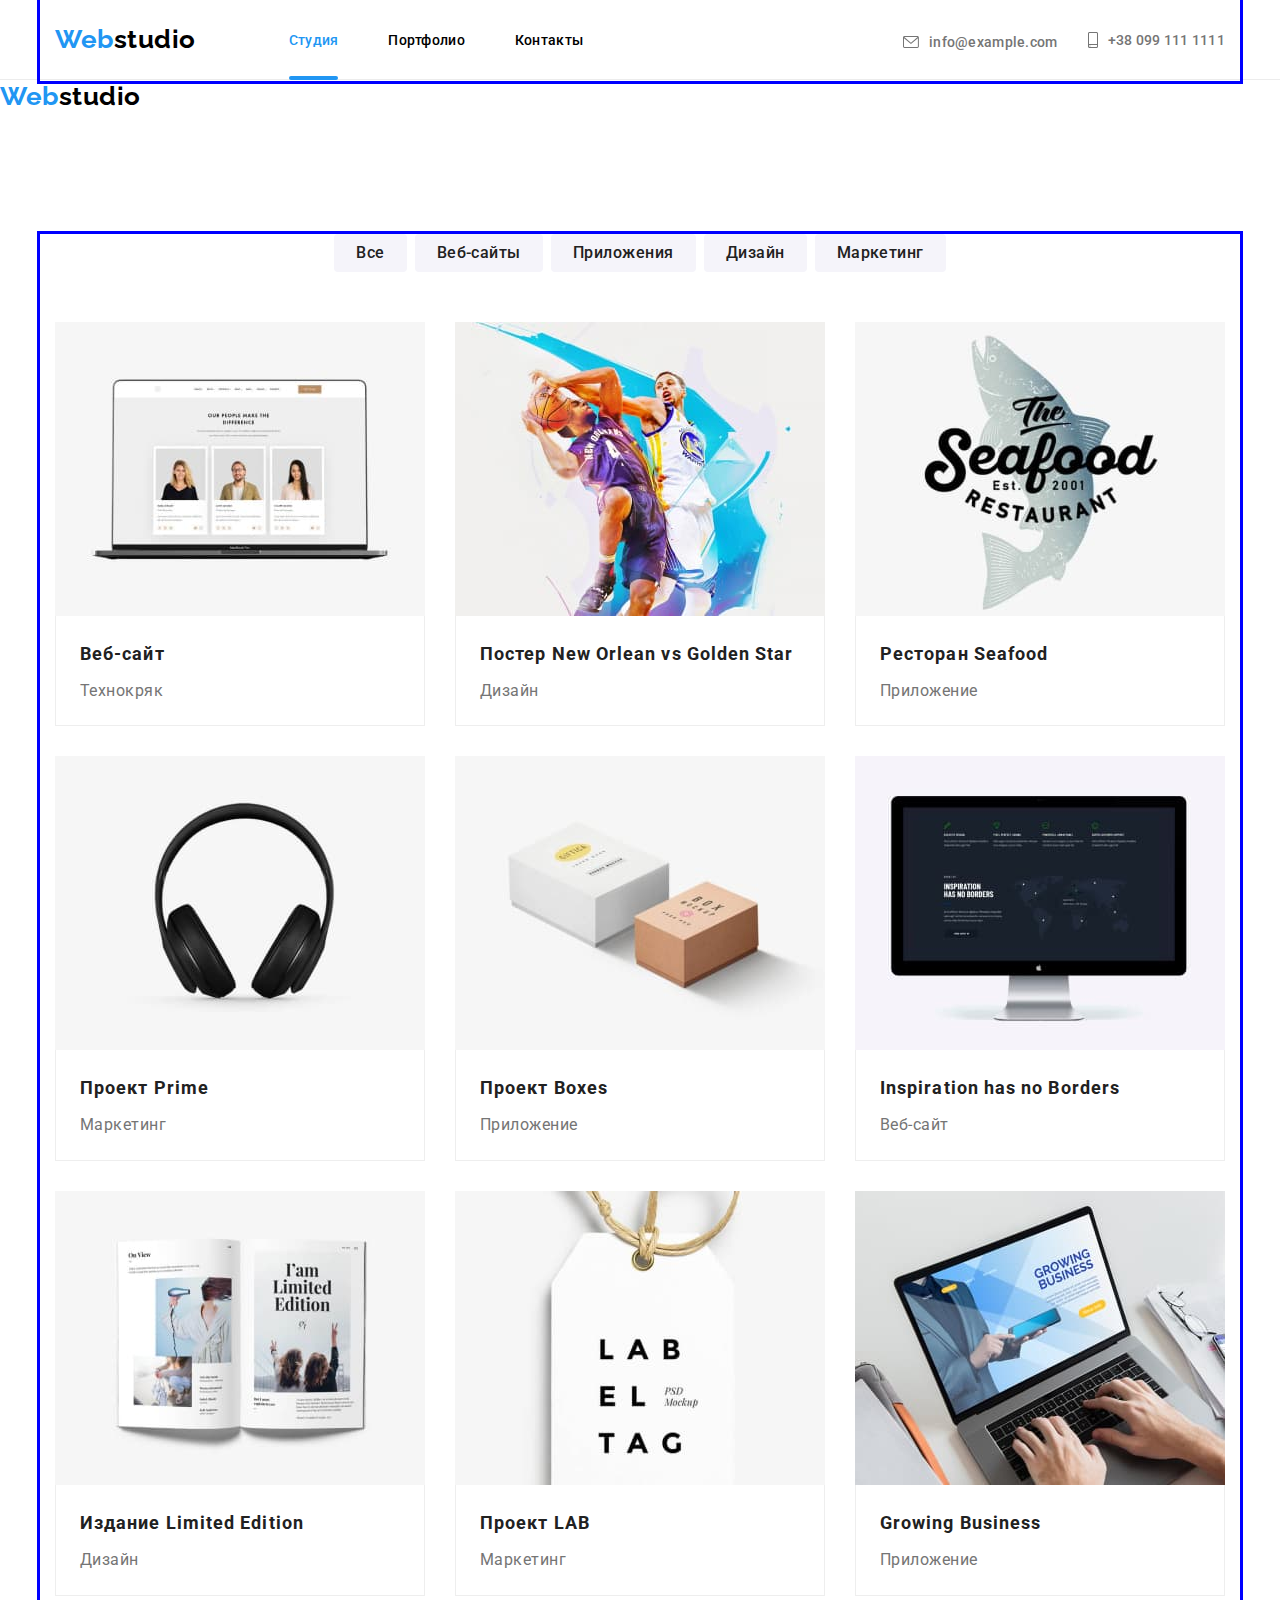
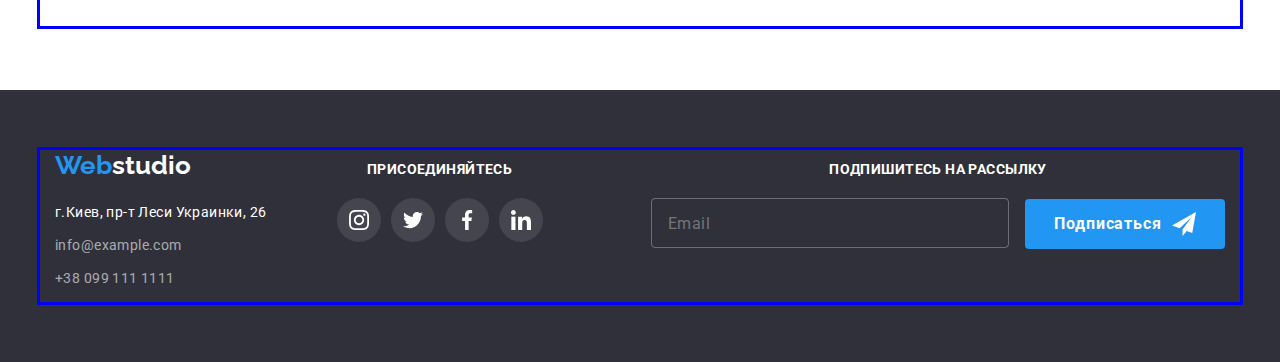
==== portfolio.html @ e8f6d222 "index.html" ====
<!DOCTYPE html>
<html lang="ru">
  <head>
    <meta charset="UTF-8" />
    <meta http-equiv="X-UA-Compatible" content="IE=edge" />
    <meta name="viewport" content="width=device-width, initial-scale=1.0" />
    <title>Document</title>
    <link rel="preconnect" href="https://fonts.googleapis.com" />
    <link rel="preconnect" href="https://fonts.gstatic.com" crossorigin />
    <link
      href="https://fonts.googleapis.com/css2?family=Raleway:wght@700&family=Roboto:wght@400;500;700;900&display=swap"
      rel="stylesheet"
    />
    <link
      rel="stylesheet"
      href="https://cdnjs.cloudflare.com/ajax/libs/modern-normalize/1.1.0/modern-normalize.min.css"
    />
    <link rel="stylesheet" href="./css/main.min.css" />
  </head>

  <body>
    <header class="header">
      <div class="container header__container">
        <nav class="navigation">
          <a href="./index.html" lang="en" class="navigation__title"
            >Web<span class="navigation__logo--black-color">studio</span></a
          >

          <ul class="nav">
            <li class="nav__item">
              <a href="./index.html" class="nav__link current">Студия</a>
            </li>
            <li class="nav__item">
              <a href="./portfolio.html" class="nav__link">Портфолио</a>
            </li>
            <li class="nav__item"><a href="" class="nav__link">Контакты</a></li>
          </ul>
        </nav>

        <ul class="adress-list">
          <li class="adress__item">
            <a href="mailto:info@example.com" class="adress__mail"
              ><svg class="adress__icon" width="16" height="12">
                <use href="images/icons.svg.svg#icon-envelope"></use>
              </svg>
              info@example.com</a
            >
          </li>
          <li class="adress__item">
            <a href="tel:+380991111111" class="adress__phone"
              ><svg class="adress__icon" width="10" height="16">
                <use href="images/icons.svg.svg#icon-smartphone"></use>
              </svg>
              +38 099 111 1111</a
            >
          </li>
        </ul>
      </div>
      <a href="./index.html" lang="en" class="navigation__title"
        >Web<span class="navigation__logo--black-color">studio</span></a
      >
      <button class="open-menu-btn" type="button" data-menu-open>
        <svg class="icon-mob-menu" width="40" height="40">
          <use href="./images/icons.svg.svg#icon-mob-menu"></use>
        </svg>
      </button>
      <div class="container mob-menu__container is-open" data-menu>
        <div class="mob-menu">
          <button class="close-menu-btn" type="button" data-menu-close>
            <svg class="close-mob-menu" width="40" height="40">
              <use href="./images/icons.svg.svg#icon-close-mob"></use>
            </svg>
          </button>
          <ul class="mob-menu__list">
            <li class="mob-menu__item">
              <a href="./index.html" class="mob-menu__link">Студия</a>
            </li>
            <li class="mob-menu__item">
              <a href="./portfolio.html" class="mob-menu__link current">Портфолио</a>
            </li>
            <li class="mob-menu__item">
              <a href="" class="mob-menu__link">Контакты</a>
            </li>
          </ul>

          <div class="mob-adress">
            <ul class="mob-adress__list">
              <li class="mob-adress__item">
                <a href="tel:+380991111111" class="mob-adress__phone"
                  ><svg class="mob-adress__icon" width="10" height="16">
                    <use href="images/icons.svg.svg#icon-smartphone"></use>
                  </svg>
                  +38 099 111 1111</a
                >
              </li>
              <li class="mob-adress__item">
                <a href="mailto:info@example.com" class="mob-adress__mail"
                  ><svg class="mob-adress__icon" width="16" height="12">
                    <use href="images/icons.svg.svg#icon-envelope"></use>
                  </svg>
                  info@devstudio.com</a
                >
              </li>
            </ul>
          </div>
          <ul class="mob-menu-social__list">
            <li class="mob-menu-social__item">
              <a href="" class="mob-menu-social__link">Instagram</a>
            </li>
            <li class="mob-menu-social__item">
              <a href="" class="mob-menu-social__link">Twitter</a>
            </li>
            <li class="mob-menu-social__item">
              <a href="" class="mob-menu-social__link">Facebook</a>
            </li>
            <li class="mob-menu-social__item">
              <a href="" class="mob-menu-social__link">Linkedin</a>
            </li>
          </ul>
        </div>
      </div>
    </header>

    <main>
      <section class="portfolio-section">
        <div class="container">
          <h1 class="visually-hidden">Портфолио</h1>
          <ul class="buttons-list">
            <li class="buttons-list__item">
              <button type="button" class="buttons-list__btn">Все</button>
            </li>
            <li class="buttons-list__item">
              <button type="button" class="buttons-list__btn">Веб-сайты</button>
            </li>
            <li class="buttons-list__item">
              <button type="button" class="buttons-list__btn">
                Приложения
              </button>
            </li>
            <li class="buttons-list__item">
              <button type="button" class="buttons-list__btn">Дизайн</button>
            </li>
            <li class="buttons-list__item">
              <button type="button" class="buttons-list__btn">Маркетинг</button>
            </li>
          </ul>

          <ul class="example-list">
            <li class="example-list__item">
              <a href="" class="example-list__link">
                <div class="example-list__image">
                  <picture>
                    <source
                      srcset="
                        ./images/img-1-1x-desktop.jpg 1x,
                        ./images/img-1-2x-desktop.jpg 2x
                      "
                      media="(min-width: 1200px)"
                    />
                    <source
                      srcset="
                        ./images/img-1-1x-tab.jpg 1x,
                        ./images/img-1-2x-tab.jpg 2x
                      "
                      media="(min-width: 768px)"
                    />
                    <source
                      srcset="
                        ./images/img-1-1x-mob.jpg 1x,
                        ./images/img-1-2x-mob.jpg 2x
                      "
                      media="(min-width: 320px)"
                    />
                    <img
                      src="./images/image-one.jpg"
                      alt="Дизайн"
                      class="example-list__img"
                    />
                  </picture>
                  <div class="example-list__animation">
                    <p class="example-list__animation-text">
                      Технокряк это современная площадка распространения
                      коронавируса. Компании используют эту платформу для
                      цифрового шпионажа и атак на защищённые сервера
                      конкурентов.
                    </p>
                  </div>
                </div>
                <div class="example-list__description">
                  <h2 class="example-list__title">Веб-сайт</h2>
                  <p class="example-list__text">Технокряк</p>
                </div>
              </a>
            </li>

            <li class="example-list__item">
              <a href="" class="example-list__link">
                <div class="example-list__image">
                  <picture>
                    <source
                      srcset="
                        ./images/img-2-1x-desktop.jpg 1x,
                        ./images/img-2-2x-desktop.jpg 2x
                      "
                      media="(min-width: 1200px)"
                    />
                    <source
                      srcset="
                        ./images/img-2-1x-tab.jpg 1x,
                        ./images/img-2-2x-tab.jpg 2x
                      "
                      media="(min-width: 768px)"
                    />
                    <source
                      srcset="
                        ./images/img-2-1x-mob.jpg 1x,
                        ./images/img-2-2x-mob.jpg 2x
                      "
                      media="(min-width: 320px)"
                    />
                    <img
                      src="./images/image-two.jpg"
                      alt="Дизайн"
                      class="example-list__img"
                    />
                  </picture>
                  <div class="example-list__animation">
                    <p class="example-list__animation-text">
                      Технокряк это современная площадка распространения
                      коронавируса. Компании используют эту платформу для
                      цифрового шпионажа и атак на защищённые сервера
                      конкурентов.
                    </p>
                  </div>
                </div>
                <div class="example-list__description">
                  <h2 class="example-list__title">
                    Постер
                    <span lang="en" class="example-list__title"
                      >New Orlean vs Golden Star</span
                    >
                  </h2>
                  <p class="example-list__text">Дизайн</p>
                </div>
              </a>
            </li>

            <li class="example-list__item">
              <a href="" class="example-list__link">
                <div class="example-list__image">
                  <picture>
                    <source
                      srcset="
                        ./images/img-3-1x-desktop.jpg 1x,
                        ./images/img-3-2x-desktop.jpg 2x
                      "
                      media="(min-width: 1200px)"
                    />
                    <source
                      srcset="
                        ./images/img-3-1x-tab.jpg 1x,
                        ./images/img-3-2x-tab.jpg 2x
                      "
                      media="(min-width: 768px)"
                    />
                    <source
                      srcset="
                        ./images/img-3-1x-mob.jpg 1x,
                        ./images/img-3-2x-mob.jpg 2x
                      "
                      media="(min-width: 320px)"
                    />
                    <img
                      src="./images/image-three.jpg"
                      alt="Приложение"
                      class="example-list__img"
                    />
                  </picture>
                  <div class="example-list__animation">
                    <p class="example-list__animation-text">
                      Технокряк это современная площадка распространения
                      коронавируса. Компании используют эту платформу для
                      цифрового шпионажа и атак на защищённые сервера
                      конкурентов.
                    </p>
                  </div>
                </div>
                <div class="example-list__description">
                  <h2 class="example-list__title">
                    Ресторан
                    <span lang="en" class="example-list__title">Seafood</span>
                  </h2>
                  <p class="example-list__text">Приложение</p>
                </div>
              </a>
            </li>

            <li class="example-list__item">
              <a href="" class="example-list__link">
                <div class="example-list__image">
                  <picture>
                    <source
                      srcset="
                        ./images/img-4-1x-desktop.jpg 1x,
                        ./images/img-4-2x-desktop.jpg 2x
                      "
                      media="(min-width: 1200px)"
                    />
                    <source
                      srcset="
                        ./images/img-4-1x-tab.jpg 1x,
                        ./images/img-4-2x-tab.jpg 2x
                      "
                      media="(min-width: 768px)"
                    />
                    <source
                      srcset="
                        ./images/img-4-1x-mob.jpg 1x,
                        ./images/img-4-2x-mob.jpg 2x
                      "
                      media="(min-width: 320px)"
                    />
                    <img
                      src="./images/image-four.jpg"
                      alt="Маркетинг"
                      class="example-list__img"
                    />
                  </picture>
                  <div class="example-list__animation">
                    <p class="example-list__animation-text">
                      Технокряк это современная площадка распространения
                      коронавируса. Компании используют эту платформу для
                      цифрового шпионажа и атак на защищённые сервера
                      конкурентов.
                    </p>
                  </div>
                </div>
                <div class="example-list__description">
                  <h2 class="example-list__title">
                    Проект
                    <span lang="en" class="example-list__title">Prime</span>
                  </h2>
                  <p class="example-list__text">Маркетинг</p>
                </div>
              </a>
            </li>

            <li class="example-list__item">
              <a href="" class="example-list__link">
                <div class="example-list__image">
                  <picture>
                    <source
                      srcset="
                        ./images/img-5-1x-desktop.jpg 1x,
                        ./images/img-5-2x-desktop.jpg 2x
                      "
                      media="(min-width: 1200px)"
                    />
                    <source
                      srcset="
                        ./images/img-5-1x-tab.jpg 1x,
                        ./images/img-5-2x-tab.jpg 2x
                      "
                      media="(min-width: 768px)"
                    />
                    <source
                      srcset="
                        ./images/img-5-1x-mob.jpg 1x,
                        ./images/img-5-2x-mob.jpg 2x
                      "
                      media="(min-width: 320px)"
                    />
                    <img
                      src="./images/image-five.jpg"
                      alt="Приложение"
                      class="example-list__img"
                    />
                  </picture>
                  <div class="example-list__animation">
                    <p class="example-list__animation-text">
                      Технокряк это современная площадка распространения
                      коронавируса. Компании используют эту платформу для
                      цифрового шпионажа и атак на защищённые сервера
                      конкурентов.
                    </p>
                  </div>
                </div>
                <div class="example-list__description">
                  <h2 class="example-list__title">
                    Проект
                    <span lang="en" class="example-list__title">Boxes</span>
                  </h2>
                  <p class="example-list__text">Приложение</p>
                </div>
              </a>
            </li>

            <li class="example-list__item">
              <a href="" class="example-list__link">
                <div class="example-list__image">
                  <picture>
                    <source
                      srcset="
                        ./images/img-6-1x-desktop.jpg 1x,
                        ./images/img-6-2x-desktop.jpg 2x
                      "
                      media="(min-width: 1200px)"
                    />
                    <source
                      srcset="
                        ./images/img-6-1x-tab.jpg 1x,
                        ./images/img-6-2x-tab.jpg 2x
                      "
                      media="(min-width: 768px)"
                    />
                    <source
                      srcset="
                        ./images/img-6-1x-mob.jpg 1x,
                        ./images/img-6-2x-mob.jpg 2x
                      "
                      media="(min-width: 320px)"
                    />
                    <img
                      src="./images/image-six.jpg"
                      alt="Веб-сайт"
                      class="example-list__img"
                    />
                  </picture>
                  <div class="example-list__animation">
                    <p class="example-list__animation-text">
                      Технокряк это современная площадка распространения
                      коронавируса. Компании используют эту платформу для
                      цифрового шпионажа и атак на защищённые сервера
                      конкурентов.
                    </p>
                  </div>
                </div>
                <div class="example-list__description">
                  <h2 class="example-list__title">
                    <span lang="en" class="example-list__title"
                      >Inspiration has no Borders</span
                    >
                  </h2>
                  <p class="example-list__text">Веб-сайт</p>
                </div>
              </a>
            </li>

            <li class="example-list__item">
              <a href="" class="example-list__link">
                <div class="example-list__image">
                  <picture>
                    <source
                      srcset="
                        ./images/img-7-1x-desktop.jpg 1x,
                        ./images/img-7-2x-desktop.jpg 2x
                      "
                      media="(min-width: 1200px)"
                    />
                    <source
                      srcset="
                        ./images/img-7-1x-tab.jpg 1x,
                        ./images/img-7-2x-tab.jpg 2x
                      "
                      media="(min-width: 768px)"
                    />
                    <source
                      srcset="
                        ./images/img-7-1x-mob.jpg 1x,
                        ./images/img-7-2x-mob.jpg 2x
                      "
                      media="(min-width: 320px)"
                    />
                    <img
                      src="./images/image-seven.jpg"
                      alt="Дизайн"
                      width="370"
                      class="example-list__img"
                    />
                  </picture>
                  <div class="example-list__animation">
                    <p class="example-list__animation-text">
                      Технокряк это современная площадка распространения
                      коронавируса. Компании используют эту платформу для
                      цифрового шпионажа и атак на защищённые сервера
                      конкурентов.
                    </p>
                  </div>
                </div>
                <div class="example-list__description">
                  <h2 class="example-list__title">
                    Издание
                    <span lang="en" class="example-list__title"
                      >Limited Edition</span
                    >
                  </h2>
                  <p class="example-list__text">Дизайн</p>
                </div>
              </a>
            </li>

            <li class="example-list__item">
              <a href="" class="example-list__link">
                <div class="example-list__image">
                  <picture>
                    <source
                      srcset="
                        ./images/img-8-1x-desktop.jpg 1x,
                        ./images/img-8-2x-desktop.jpg 2x
                      "
                      media="(min-width: 1200px)"
                    />
                    <source
                      srcset="
                        ./images/img-8-1x-tab.jpg 1x,
                        ./images/img-8-2x-tab.jpg 2x
                      "
                      media="(min-width: 768px)"
                    />
                    <source
                      srcset="
                        ./images/img-8-1x-mob.jpg 1x,
                        ./images/img-8-2x-mob.jpg 2x
                      "
                      media="(min-width: 320px)"
                    />
                    <img
                      src="./images/image-eight.jpg"
                      alt="Маркетинг"
                      class="example-list__img"
                    />
                  </picture>
                  <div class="example-list__animation">
                    <p class="example-list__animation-text">
                      Технокряк это современная площадка распространения
                      коронавируса. Компании используют эту платформу для
                      цифрового шпионажа и атак на защищённые сервера
                      конкурентов.
                    </p>
                  </div>
                </div>
                <div class="example-list__description">
                  <h2 class="example-list__title">
                    Проект
                    <span lang="en" class="example-list__title">LAB</span>
                  </h2>
                  <p class="example-list__text">Маркетинг</p>
                </div>
              </a>
            </li>

            <li class="example-list__item">
              <a href="" class="example-list__link">
                <div class="example-list__image">
                  <picture>
                    <source
                      srcset="
                        ./images/img-9-1x-desktop.jpg 1x,
                        ./images/img-9-2x-desktop.jpg 2x
                      "
                      media="(min-width: 1200px)"
                    />
                    <source
                      srcset="
                        ./images/img-9-1x-tab.jpg 1x,
                        ./images/img-9-2x-tab.jpg 2x
                      "
                      media="(min-width: 768px)"
                    />
                    <source
                      srcset="
                        ./images/img-9-1x-mob.jpg 1x,
                        ./images/img-9-2x-mob.jpg 2x
                      "
                      media="(min-width: 320px)"
                    />
                    <img
                      src="./images/image-nine.jpg"
                      alt="Приложение"
                      class="example-list__img"
                    />
                  </picture>
                  <div class="example-list__animation">
                    <p class="example-list__animation-text">
                      Технокряк это современная площадка распространения
                      коронавируса. Компании используют эту платформу для
                      цифрового шпионажа и атак на защищённые сервера
                      конкурентов.
                    </p>
                  </div>
                </div>
                <div class="example-list__description">
                  <h2 class="example-list__title">
                    <span lang="en" class="example-list__title">
                      Growing Business</span
                    >
                  </h2>
                  <p class="example-list__text">Приложение</p>
                </div>
              </a>
            </li>
          </ul>
        </div>
      </section>
    </main>

    <footer class="footer">
      <div class="container footer-container">
        <div class="footer-adress">
          <a href="./index.html" lang="en" class="footer-adress__title"
            >Web<span class="footer-adress__logo--white-color">studio</span></a
          >
          <address>
            <ul class="footer-contacts">
              <li>
                <a
                  href="https://goo.gl/maps/CcoJEwmLKHJg576z9"
                  target="_blank"
                  rel="noopener noreferrer nofollow"
                  class="footer__map"
                  >г.Киев, пр-т Леси Украинки, 26</a
                >
              </li>
              <li>
                <a href="mailto:info@example.com" class="footer__email"
                  >info@example.com</a
                >
              </li>
              <li>
                <a href="tel:+380991111111" class="footer__tel"
                  >+38 099 111 1111</a
                >
              </li>
            </ul>
          </address>
        </div>
        <div class="footer-socials">
          <p class="footer-join-us">присоединяйтесь</p>
          <ul class="footer-social-list">
            <li class="footer-social__item">
              <a href="" class="footer-social__link"
                ><svg class="footer-social__icon" width="20" height="20">
                  <use href="images/icons.svg.svg#icon-instagram"></use>
                </svg>
              </a>
            </li>
            <li class="footer-social__item">
              <a href="" class="footer-social__link"
                ><svg class="footer-social__icon" width="20" height="20">
                  <use href="images/icons.svg.svg#icon-twitter"></use>
                </svg>
              </a>
            </li>
            <li class="footer-social__item">
              <a href="" class="footer-social__link"
                ><svg class="footer-social__icon" width="20" height="20">
                  <use href="images/icons.svg.svg#icon-facebook"></use>
                </svg>
              </a>
            </li>
            <li class="footer-social__item">
              <a href="" class="footer-social__link">
                <svg class="footer-social__icon" width="20" height="20">
                  <use href="images/icons.svg.svg#icon-linkedin"></use>
                </svg>
              </a>
            </li>
          </ul>
        </div>
        <div class="footer-subscribe">
          <form class="footer-subscribe__form">
            <p class="footer-subscribe__text">подпишитесь на рассылку</p>
            <label for="mail-sub"></label>
            <input
              type="email"
              name="user-email"
              class="footer-subscribe__mail"
              id="mail-sub"
              placeholder="Email"
              required
            />
            <button type="submit" class="footer-subscribe__btn">
              Подписаться<svg
                class="footer-subscribe__icon-send"
                width="24"
                height="24"
              >
                <use href="images/icons.svg.svg#icon-send"></use>
              </svg>
            </button>
          </form>
        </div>
      </div>
    </footer>
    <script src="./js/mobile-menu.js"></script>
  </body>
</html>
---- css/main.min.css ----
:root{--primary-color-text: #212121;--secondary-text-color: #757575;--hero-text-color: #ffffff;--hero-background-color: #2f303a;--hero-button-ineractive-color: #188ce8;--ineractive-color: #2196f3;--active-color: #000000;--footer-text-color: rgba(255, 255, 255, 0.6);--portfolio-colors: #f5f4fa;--border-color: #ececec;--border-portfolio-color: #eeeeee;--hero-linear-gradient-color: #2f303a 40 %;--social-link-icon: #afb1b8;--social-icon-background: rgba(255, 255, 255, 0.1);--portfolio-box-shadow-color: 0px 1px 1px rgba(0, 0, 0, 0.12),
    0px 4px 4px rgba(0, 0, 0, 0.06), 1px 4px 6px rgba(0, 0, 0, 0.16)}.visually-hidden{position:absolute;white-space:nowrap;width:1px;height:1px;overflow:hidden;border:0;padding:0;clip:rect(0 0 0 0);-webkit-clip-path:inset(50%);clip-path:inset(50%);margin:-1px}p,h1,h2,h3,h4,h5,h6{margin:0}ul{list-style:none;margin:0;padding:0}img{display:block;max-width:100%;height:auto}body{background-color:#fff;color:var(--secondary-text-color);font-family:Roboto, sans-serif}.adress__mail{text-decoration:none;letter-spacing:0.02em;color:var(--secondary-text-color);font-weight:500;font-size:14px;line-height:1.2;display:-webkit-box;display:-ms-flexbox;display:flex;-webkit-box-align:center;-ms-flex-align:center;align-items:center;-webkit-transition-property:color;transition-property:color;-webkit-transition-duration:250ms;transition-duration:250ms;-webkit-transition-timing-function:cubic-bezier(0.4, 0, 0.2, 1);transition-timing-function:cubic-bezier(0.4, 0, 0.2, 1)}.adress__mail:hover,.adress__mail:focus{color:var(--ineractive-color);outline:none}@media screen and (min-width: 767.98px){.adress__mail{padding-top:20px;margin-bottom:10px}}.adress__phone{text-decoration:none;letter-spacing:0.02em;color:var(--secondary-text-color);font-weight:500;font-size:14px;line-height:1.2;display:-webkit-box;display:-ms-flexbox;display:flex;-webkit-box-align:center;-ms-flex-align:center;align-items:center;-webkit-transition-property:color;transition-property:color;-webkit-transition-duration:250ms;transition-duration:250ms;-webkit-transition-timing-function:cubic-bezier(0.4, 0, 0.2, 1);transition-timing-function:cubic-bezier(0.4, 0, 0.2, 1)}.adress__phone:hover,.adress__phone:focus{color:var(--ineractive-color);outline:none}@media screen and (min-width: 767.98px){.adress__phone:hover,.adress__phone:focus{padding-bottom:20px}}@media screen and (min-width: 1199.98px){.adress__phone{padding-top:32px;padding-bottom:32px}}.adress__icon{display:-webkit-box;display:-ms-flexbox;display:flex;fill:currentColor}.adress__icon:hover,.adress__icon:focus{color:var(--ineractive-color)}.adress__icon{margin-right:10px}.footer-contacts{font-style:normal;font-weight:400;letter-spacing:0.03em}.footer__map{color:var(--hero-text-color);text-decoration:none;font-size:14px;line-height:1.7;letter-spacing:0.03em;margin-bottom:9px;display:block;-webkit-transition-property:color;transition-property:color;-webkit-transition-duration:250ms;transition-duration:250ms;-webkit-transition-timing-function:cubic-bezier(0.4, 0, 0.2, 1);transition-timing-function:cubic-bezier(0.4, 0, 0.2, 1)}.footer__map:hover,.footer__map:focus{color:var(--ineractive-color);outline:none}.footer__email{color:var(--footer-text-color);text-decoration:none;font-size:14px;line-height:1.7;letter-spacing:0.03em;margin-bottom:9px;display:block;-webkit-transition-property:color;transition-property:color;-webkit-transition-duration:250ms;transition-duration:250ms;-webkit-transition-timing-function:cubic-bezier(0.4, 0, 0.2, 1);transition-timing-function:cubic-bezier(0.4, 0, 0.2, 1)}.footer__email:hover,.footer__email:focus{color:var(--ineractive-color);outline:none}.footer__tel{color:var(--footer-text-color);text-decoration:none;font-size:14px;line-height:1.7;letter-spacing:0.03em;display:block;-webkit-transition-property:color;transition-property:color;-webkit-transition-duration:250ms;transition-duration:250ms;-webkit-transition-timing-function:cubic-bezier(0.4, 0, 0.2, 1);transition-timing-function:cubic-bezier(0.4, 0, 0.2, 1)}.footer__tel:hover,.footer__tel:focus{color:var(--ineractive-color);outline:none}.container{width:100%;padding-left:15px;padding-right:15px;margin-left:auto;margin-right:auto;outline:3px solid blue}@media screen and (min-width: 480px){.container{width:480px}}@media screen and (min-width: 768px){.container{width:768px}}@media screen and (min-width: 1200px){.container{width:1200px}}.navigation__title{font-family:'Raleway', sans-serif;text-decoration:none;color:var(--ineractive-color);font-weight:700;font-size:26px;line-height:1.2;letter-spacing:0.02em;padding-top:24px;padding-bottom:25px}.navigation__logo--black-color{font-family:'Raleway', sans-serif;color:var(--active-color);font-weight:700;font-size:26px;line-height:1.2;letter-spacing:0.02em}.footer-adress__title{font-family:'Raleway', sans-serif;text-decoration:none;color:var(--ineractive-color);font-weight:700;font-size:26px;line-height:1.2;display:block;margin-bottom:20px}.footer-adress__logo--white-color{color:var(--hero-text-color);font-family:'Raleway', sans-serif;font-weight:700;text-decoration:none;font-size:26px;line-height:1.2}.backdrop{position:fixed;top:0;left:0;width:100vw;height:100vh;opacity:1;-webkit-transition-property:opacity, visibility;transition-property:opacity, visibility;-webkit-transition-duration:250ms;transition-duration:250ms;-webkit-transition-timing-function:cubic-bezier(0.4, 0, 0.2, 1);transition-timing-function:cubic-bezier(0.4, 0, 0.2, 1);background-color:rgba(0,0,0,0.2)}.backdrop.is-hidden{opacity:0;pointer-events:none;visibility:hidden}.backdrop.is-hidden .modal{-webkit-transform:translate(-50%, -50%) scale(0.9);transform:translate(-50%, -50%) scale(0.9)}.modal{position:absolute;width:100%;min-height:581px;padding:40px;top:50%;left:50%;visibility:visible;-webkit-transform:translate(-50%, -50%) scale(1);transform:translate(-50%, -50%) scale(1);-webkit-transition-property:visibility, -webkit-transform;transition-property:visibility, -webkit-transform;transition-property:transform, visibility;transition-property:transform, visibility, -webkit-transform;-webkit-transition-duration:250ms;transition-duration:250ms;-webkit-transition-timing-function:cubic-bezier(0.4, 0, 0.2, 1);transition-timing-function:cubic-bezier(0.4, 0, 0.2, 1);border-radius:4px;background-color:#fff;-webkit-box-shadow:0px 1px 3px rgba(0,0,0,0.12),0px 1px 1px rgba(0,0,0,0.14),0px 2px 1px rgba(0,0,0,0.2);box-shadow:0px 1px 3px rgba(0,0,0,0.12),0px 1px 1px rgba(0,0,0,0.14),0px 2px 1px rgba(0,0,0,0.2)}@media screen and (min-width: 480px){.modal{width:450px}}@media screen and (min-width: 1199.98px){.modal{width:528px}}.close-button{position:absolute;display:-webkit-box;display:-ms-flexbox;display:flex;-webkit-box-align:center;-ms-flex-align:center;align-items:center;-webkit-box-pack:center;-ms-flex-pack:center;justify-content:center;top:8px;right:8px;width:30px;height:30px;margin:0;padding:0;cursor:pointer;border-radius:50%;border:1px solid rgba(0,0,0,0.1);color:#000000;background-color:#fff;-webkit-transition-property:color, -webkit-box-shadow;transition-property:color, -webkit-box-shadow;transition-property:color, box-shadow;transition-property:color, box-shadow, -webkit-box-shadow;-webkit-transition-duration:250ms;transition-duration:250ms;-webkit-transition-timing-function:cubic-bezier(0.4, 0, 0.2, 1);transition-timing-function:cubic-bezier(0.4, 0, 0.2, 1)}.close-button:hover,.close-button:focus{color:#2196f3;-webkit-box-shadow:0px 1px 3px rgba(0,0,0,0.12),0px 1px 1px rgba(0,0,0,0.14),0px 2px 1px rgba(0,0,0,0.2);box-shadow:0px 1px 3px rgba(0,0,0,0.12),0px 1px 1px rgba(0,0,0,0.14),0px 2px 1px rgba(0,0,0,0.2)}.icon-close{fill:currentColor}.form-field{margin-bottom:10px}.modal-title{font-weight:700;font-size:20px;line-height:1.15;text-align:center;letter-spacing:0.03em;color:#212121;margin-bottom:12px}.modal-input{width:100%;height:40px;padding-left:42px;border:1px solid rgba(33,33,33,0.2);border-radius:4px;-webkit-transition-property:border-color;transition-property:border-color;-webkit-transition-duration:250ms;transition-duration:250ms;-webkit-transition-timing-function:cubic-bezier(0.4, 0, 0.2, 1);transition-timing-function:cubic-bezier(0.4, 0, 0.2, 1);cursor:pointer}.modal-input:hover,.modal-input:focus{border-color:var(--ineractive-color);outline:none}.form-wrap{position:relative}.modal-icon{position:absolute;left:12px;top:50%;-webkit-transform:translateY(-50%);transform:translateY(-50%)}.modal-input:hover+.modal-icon,.modal-input:focus+.modal-icon{fill:var(--ineractive-color)}.label-name{display:block;cursor:pointer;margin-bottom:4px;font-weight:400;font-size:12px;line-height:1.16;letter-spacing:0.01em;color:#757575}.form-comment{margin-bottom:20px}.label-comment{width:100%;height:120px;padding:12px 16px;border:1px solid rgba(33,33,33,0.2);border-radius:4px;resize:none;-webkit-transition-property:border-color;transition-property:border-color;-webkit-transition-duration:250ms;transition-duration:250ms;-webkit-transition-timing-function:cubic-bezier(0.4, 0, 0.2, 1);transition-timing-function:cubic-bezier(0.4, 0, 0.2, 1)}.label-comment:hover,.label-comment:focus{border-color:var(--ineractive-color);outline:none}.label-comment::-webkit-input-placeholder{font-weight:400;font-size:12px;line-height:1.16;letter-spacing:0.01em;color:rgba(117,117,117,0.5)}.label-comment:-ms-input-placeholder{font-weight:400;font-size:12px;line-height:1.16;letter-spacing:0.01em;color:rgba(117,117,117,0.5)}.label-comment::-ms-input-placeholder{font-weight:400;font-size:12px;line-height:1.16;letter-spacing:0.01em;color:rgba(117,117,117,0.5)}.label-comment::placeholder{font-weight:400;font-size:12px;line-height:1.16;letter-spacing:0.01em;color:rgba(117,117,117,0.5)}.form-checkbox{margin-bottom:30px}.modal-check{display:-webkit-box;display:-ms-flexbox;display:flex;-webkit-box-align:center;-ms-flex-align:center;align-items:center;font-weight:400;font-size:14px;line-height:1.71;letter-spacing:0.03em;color:#757575}.modal-check svg{display:-webkit-box;display:-ms-flexbox;display:flex;-webkit-box-align:center;-ms-flex-align:center;align-items:center;-webkit-box-pack:center;-ms-flex-pack:center;justify-content:center;margin-right:9px;border:2px solid var(--primary-color-text);border-radius:2px;-webkit-transition-property:background-color, fill, border;transition-property:background-color, fill, border;-webkit-transition-duration:250ms;transition-duration:250ms;-webkit-transition-timing-function:cubic-bezier(0.4, 0, 0.2, 1);transition-timing-function:cubic-bezier(0.4, 0, 0.2, 1)}.check-icon{fill:transparent}.modal-checkbox-custom:focus+.modal-check svg{outline:1px solid var(--ineractive-color)}.modal-checkbox-custom:checked+.modal-check svg{background-color:var(--ineractive-color);border:none}.modal-checkbox-custom:checked+.modal-check svg{fill:#ffffff}.checkbox-terms{font-weight:400;font-size:14px;line-height:1.71;letter-spacing:0.03em;color:var(--ineractive-color)}.btn-div{display:-webkit-box;display:-ms-flexbox;display:flex;-webkit-box-align:center;-ms-flex-align:center;align-items:center;text-align:center;-webkit-box-pack:center;-ms-flex-pack:center;justify-content:center}.btn-submit{min-width:200px;height:50px;padding:10px 56px;cursor:pointer;font-weight:700;font-size:16px;line-height:1.87;letter-spacing:0.06em;color:#ffffff;background-color:var(--ineractive-color);-webkit-box-shadow:0px 4px 4px rgba(0,0,0,0.15);box-shadow:0px 4px 4px rgba(0,0,0,0.15);border:none;border-radius:4px;-webkit-transition-property:color, background-color, -webkit-box-shadow;transition-property:color, background-color, -webkit-box-shadow;transition-property:color, background-color, box-shadow;transition-property:color, background-color, box-shadow, -webkit-box-shadow;-webkit-transition-duration:250ms;transition-duration:250ms;-webkit-transition-timing-function:cubic-bezier(0.4, 0, 0.2, 1);transition-timing-function:cubic-bezier(0.4, 0, 0.2, 1)}.btn-submit:hover,.btn-submit:focus{color:#ffffff;background-color:var(--hero-button-ineractive-color);-webkit-box-shadow:0px 4px 4px rgba(0,0,0,0.15);box-shadow:0px 4px 4px rgba(0,0,0,0.15);outline:none}.header{position:relative;border-bottom:1px solid var(--border-color);max-height:80px;margin-left:auto;margin-right:auto}.header__container{display:-webkit-box;display:-ms-flexbox;display:flex;-webkit-box-align:center;-ms-flex-align:center;align-items:center}.navigation{display:none}@media screen and (min-width: 767.98px){.navigation{display:-webkit-box;display:-ms-flexbox;display:flex;-webkit-box-align:center;-ms-flex-align:center;align-items:center}}.nav{display:none}@media screen and (min-width: 767.98px){.nav{display:-webkit-box;display:-ms-flexbox;display:flex;margin-left:93px}}.nav__item+.nav__item{margin-left:50px}.nav__link{position:relative}.nav__link{color:var(--active-color);font-weight:500;font-size:14px;line-height:1.8;text-decoration:none;letter-spacing:0.02em;padding-top:32px;padding-bottom:32px;-webkit-transition-property:color;transition-property:color;-webkit-transition-duration:250ms;transition-duration:250ms;-webkit-transition-timing-function:cubic-bezier(0.4, 0, 0.2, 1);transition-timing-function:cubic-bezier(0.4, 0, 0.2, 1)}.nav__link:hover,.nav__link:focus{color:var(--ineractive-color);outline:none}.adress-list{display:none}@media screen and (min-width: 767.98px){.adress-list{display:block;margin-left:auto}}@media screen and (min-width: 1199.98px){.adress-list{display:-webkit-box;display:-ms-flexbox;display:flex;-webkit-box-align:baseline;-ms-flex-align:baseline;align-items:baseline;margin-left:auto}}@media screen and (min-width: 1199.98px){.adress__item+.adress__item{margin-left:30px}}.mob-menu{width:100%;height:100vh;display:-webkit-box;display:-ms-flexbox;display:flex;-webkit-box-orient:vertical;-webkit-box-direction:normal;-ms-flex-direction:column;flex-direction:column;-webkit-box-pack:justify;-ms-flex-pack:justify;justify-content:space-between}.mob-menu__container{display:-webkit-box;display:-ms-flexbox;display:flex;-webkit-box-align:center;-ms-flex-align:center;align-items:center;-webkit-box-orient:vertical;-webkit-box-direction:normal;-ms-flex-direction:column;flex-direction:column;-webkit-box-pack:justify;-ms-flex-pack:justify;justify-content:space-between;position:fixed;background-color:#fff;width:100vw;height:100vh;overflow:auto;padding-top:48px;padding-bottom:48px;top:0;left:0;opacity:0;visibility:hidden;pointer-events:none}@media screen and (min-width: 767.98px){.mob-menu__container{display:none}}.mob-menu__container.is-open{z-index:999;opacity:1;visibility:visible;pointer-events:auto}.open-menu-btn,.close-menu-btn{position:absolute;top:10px;right:15px;width:40px;height:40px;display:-webkit-box;display:-ms-flexbox;display:flex;-webkit-box-pack:center;-ms-flex-pack:center;justify-content:center;-webkit-box-align:center;-ms-flex-align:center;align-items:center;background-color:transparent;border:none;cursor:pointer}@media screen and (min-width: 767.98px){.open-menu-btn,.close-menu-btn{display:none}}.mob-menu__item:not(:last-child){margin-bottom:32px}.mob-menu__link{text-decoration:none;font-family:'Roboto';font-style:normal;font-weight:500;font-size:40px;line-height:1.17;letter-spacing:0.02em;color:#212121}.mob-adress__item:not(:last-child){margin-bottom:32px}.mob-adress__phone{text-decoration:none;font-weight:500;font-size:34px;line-height:1.17;letter-spacing:0.02em;color:#2196F3}.mob-adress__mail{text-decoration:none;font-weight:500;font-size:24px;line-height:28px;letter-spacing:0.02em;color:#757575}.mob-adress__icon{display:none}.current{color:var(--ineractive-color)}@media screen and (min-width: 767.98px){.current{color:var(--ineractive-color)}.current::after{content:'';position:absolute;top:76px;left:0;width:100%;height:4px;border-radius:2px;background-color:var(--ineractive-color)}}.mob-menu-social__list{display:-webkit-box;display:-ms-flexbox;display:flex;-ms-flex-wrap:wrap;flex-wrap:wrap;-webkit-box-align:baseline;-ms-flex-align:baseline;align-items:baseline}.mob-menu-social__item+.mob-menu-social__item{margin-left:20px}.mob-menu-social__item:not(:last-child){border-right:1px solid rgba(33,33,33,0.2)}.mob-menu-social__link{position:relative;padding-right:10px;text-decoration:none;font-style:normal;font-weight:500;font-size:18px;line-height:1.22;letter-spacing:0.02em;color:#2196F3}.hero-section{text-align:center;width:100vw;padding-top:118px;padding-bottom:118px}@media screen and (min-width: 767.98px){.hero-section{text-align:center;width:780px;padding-top:118px;padding-bottom:118px}}@media screen and (min-width: 1199.98px){.hero-section{text-align:center;width:1600px;padding-top:200px;padding-bottom:200px}}.hero__container{width:100vw}@media screen and (min-width: 767.98px){.hero__container{width:360px}}@media screen and (min-width: 1199.98px){.hero__container{width:696px}}.overlay{max-width:100vw;margin-left:auto;margin-right:auto;background-color:var(--hero-background-color);background-image:-webkit-gradient(linear, left top, right top, from(rgba(47,48,58,0.4)), to(rgba(47,48,58,0.4))),url(../images/hero-img-tel.jpg);background-image:linear-gradient(to right, rgba(47,48,58,0.4), rgba(47,48,58,0.4)),url(../images/hero-img-tel.jpg);background-position:center;background-repeat:no-repeat;background-size:cover}@media (min-device-pixel-ratio: 2), (-webkit-min-device-pixel-ratio: 2), (min-resolution: 192dpi), (min-resolution: 2dppx){.overlay .box{background-image:url(/images/hero-img-tel-2x.jpg)}}@media screen and (min-width: 767.98px){.overlay{background-image:-webkit-gradient(linear, left top, right top, from(rgba(47,48,58,0.4)), to(rgba(47,48,58,0.4))),url(../images/hero-img-tab.jpg);background-image:linear-gradient(to right, rgba(47,48,58,0.4), rgba(47,48,58,0.4)),url(../images/hero-img-tab.jpg)}}@media screen and (min-width: 767.98px) and (min-device-pixel-ratio: 2), screen and (min-width: 767.98px) and (-webkit-min-device-pixel-ratio: 2), screen and (min-width: 767.98px) and (min-resolution: 192dpi), screen and (min-width: 767.98px) and (min-resolution: 2dppx){.overlay .box{background-image:url(/images/hero-img-tab-2x.jpg)}}@media screen and (min-width: 1199.98px){.overlay{max-width:100vw;height:600px;margin-left:auto;margin-right:auto;background-color:var(--hero-background-color);background-image:-webkit-gradient(linear, left top, right top, from(rgba(47,48,58,0.4)), to(rgba(47,48,58,0.4))),url(../images/hero.jpg);background-image:linear-gradient(to right, rgba(47,48,58,0.4), rgba(47,48,58,0.4)),url(../images/hero.jpg)}}@media screen and (min-width: 1199.98px) and (min-device-pixel-ratio: 2), screen and (min-width: 1199.98px) and (-webkit-min-device-pixel-ratio: 2), screen and (min-width: 1199.98px) and (min-resolution: 192dpi), screen and (min-width: 1199.98px) and (min-resolution: 2dppx){.overlay .box{background-image:url(../images/hero-img-2x.jpg)}}.hero__title{color:var(--hero-text-color);font-weight:900;font-size:26px;line-height:1.6;text-align:center;letter-spacing:0.06em;text-transform:uppercase;margin-bottom:30px;margin-left:auto;margin-right:auto}@media screen and (min-width: 1199.98px){.hero__title{color:var(--hero-text-color);font-weight:900;font-size:44px;line-height:1.4;text-align:center;letter-spacing:0.06em;text-transform:uppercase;margin-bottom:30px;margin-left:auto;margin-right:auto}}.hero__button{color:var(--hero-text-color);background-color:var(--ineractive-color);font-family:inherit;font-weight:700;font-size:16px;line-height:1.87;-webkit-box-align:center;-ms-flex-align:center;align-items:center;text-align:center;cursor:pointer;letter-spacing:0.06em;border-radius:4px;border:none;min-width:200px;height:50px;-webkit-transition-property:color, background-color, -webkit-box-shadow;transition-property:color, background-color, -webkit-box-shadow;transition-property:color, background-color, box-shadow;transition-property:color, background-color, box-shadow, -webkit-box-shadow;-webkit-transition-duration:250ms;transition-duration:250ms;-webkit-transition-timing-function:cubic-bezier(0.4, 0, 0.2, 1);transition-timing-function:cubic-bezier(0.4, 0, 0.2, 1)}.hero__button:hover,.hero__button:focus{color:var(--hero-text-color);background-color:var(--hero-button-ineractive-color);-webkit-box-shadow:0px 4px 4px rgba(0,0,0,0.15);box-shadow:0px 4px 4px rgba(0,0,0,0.15);outline:none}.team-section,.clients-section{padding-top:60px;padding-bottom:60px;padding-right:15px;padding-left:15px}@media screen and (min-width: 1199.98px){.team-section,.clients-section{padding-top:94px;padding-bottom:94px}}.team-section{background-color:var(--portfolio-colors)}.section{padding-top:60px;padding-bottom:60px}@media screen and (min-width: 767.98px){.section{padding-top:60px;padding-bottom:60px}}@media screen and (min-width: 1199.98px){.section{padding-top:94px;padding-bottom:47px}}.features-list{text-align:left}@media screen and (min-width: 767.98px){.features-list{display:-webkit-box;display:-ms-flexbox;display:flex;-ms-flex-wrap:wrap;flex-wrap:wrap;margin-left:-30px}}@media screen and (min-width: 1199.98px){.features-list{display:-webkit-box;display:-ms-flexbox;display:flex;-ms-flex-wrap:nowrap;flex-wrap:nowrap;margin-left:-30px}}@media screen and (min-width: 767.98px){.features-list__item{-ms-flex-preferred-size:calc(100% / 2 - 30px);flex-basis:calc(100% / 2 - 30px);margin-left:30px}}@media screen and (min-width: 1199.98px){.features-list__item{-ms-flex-preferred-size:calc(100% / 4 - 30px);flex-basis:calc(100% / 4 - 30px);margin-left:30px}}.features-list__title{color:var(--active-color);font-weight:700;font-size:14px;line-height:1.14;letter-spacing:0.03em;text-transform:uppercase;margin-bottom:10px}.features-list__text{color:var(--secondary-text-color);font-size:14px;line-height:1.71;letter-spacing:0.03em}.features-list__box{display:-webkit-box;display:-ms-flexbox;display:flex;-webkit-box-pack:center;-ms-flex-pack:center;justify-content:center;-webkit-box-align:center;-ms-flex-align:center;align-items:center;margin-bottom:30px;background-color:var(--portfolio-colors);width:100%;height:120px;border-radius:4px}.about-section{padding-top:47px;padding-bottom:94px;display:none}@media screen and (min-width: 1199.98px){.about-section{display:block}}.about-list__decor-item{position:relative}.description{position:absolute;bottom:0;left:0;width:100%;height:70px;background-image:-webkit-gradient(linear, left top, left bottom, from(rgba(47,48,58,0.8)), to(rgba(47,48,58,0.8)));background-image:linear-gradient(rgba(47,48,58,0.8), rgba(47,48,58,0.8))}.description__text-one{position:absolute;bottom:27px;left:82px;color:#ffffff;font-weight:700;font-size:14px;line-height:1.14;text-align:center;letter-spacing:0.03em;text-transform:uppercase}.description__text-two{position:absolute;bottom:27px;left:85px;color:#ffffff;font-weight:700;font-size:14px;line-height:1.14;text-align:center;letter-spacing:0.03em;text-transform:uppercase}.description__text-three{position:absolute;bottom:27px;left:90px;color:#ffffff;font-weight:700;font-size:14px;line-height:1.14;text-align:center;letter-spacing:0.03em;text-transform:uppercase}.about-list{display:-webkit-box;display:-ms-flexbox;display:flex;margin-left:-30px}.about-list__item{-ms-flex-preferred-size:calc(100% / 3 - 30px);flex-basis:calc(100% / 3 - 30px);margin-left:30px}.about-us__title,.our-team__title{color:var(--primary-color-text);font-weight:700;font-size:36px;line-height:1.5;letter-spacing:0.03em;margin-bottom:50px;text-align:center}.team__container{margin-left:auto;margin-right:auto;padding-left:15px;padding-right:15px}.team-list{text-align:center;margin-bottom:-30px}@media screen and (min-width: 767.98px){.team-list{display:-webkit-box;display:-ms-flexbox;display:flex;-ms-flex-wrap:wrap;flex-wrap:wrap;margin-left:-30px}}@media screen and (min-width: 1199.98px){.team-list{display:-webkit-box;display:-ms-flexbox;display:flex;-ms-flex-wrap:nowrap;flex-wrap:nowrap;margin-left:-30px}}.team-list__item{margin-bottom:30px}@media screen and (min-width: 767.98px){.team-list__item{-ms-flex-preferred-size:calc(100% / 2 - 30px);flex-basis:calc(100% / 2 - 30px);margin-left:30px}}@media screen and (min-width: 1199.98px){.team-list__item{-ms-flex-preferred-size:calc(100% / 4 - 30px);flex-basis:calc(100% / 4 - 30px);margin-left:30px}}.team-list__item{-webkit-box-shadow:0px 1px 3px rgba(0,0,0,0.12),0px 1px 1px rgba(0,0,0,0.14),0px 2px 1px rgba(0,0,0,0.2);box-shadow:0px 1px 3px rgba(0,0,0,0.12),0px 1px 1px rgba(0,0,0,0.14),0px 2px 1px rgba(0,0,0,0.2);border-radius:0px 0px 4px 4px}.team-member{background-color:var(--hero-text-color);padding-top:30px;padding-bottom:30px;border-radius:0px 0px 4px 4px}.team-member__name{color:var(--primary-color-text);font-weight:500;font-size:16px;line-height:1.2;letter-spacing:0.03em;margin-bottom:10px}.team-member__position{color:var(--secondary-text-color);font-size:16px;line-height:1.8;letter-spacing:0.03em;margin-bottom:16px}.team-social-list{display:-webkit-box;display:-ms-flexbox;display:flex;-webkit-box-pack:center;-ms-flex-pack:center;justify-content:center}.team-social__item+.team-social__item{margin-left:10px}.team-social__link{width:44px;height:44px;border-radius:50%;display:-webkit-box;display:-ms-flexbox;display:flex;-webkit-box-align:center;-ms-flex-align:center;align-items:center;-webkit-box-pack:center;-ms-flex-pack:center;justify-content:center;color:var(--social-link-icon);-webkit-transition-property:color, background-color, border-color;transition-property:color, background-color, border-color;-webkit-transition-duration:250ms;transition-duration:250ms;-webkit-transition-timing-function:cubic-bezier(0.4, 0, 0.2, 1);transition-timing-function:cubic-bezier(0.4, 0, 0.2, 1)}.team-social__link:hover,.team-social__link:focus{background-color:var(--ineractive-color);color:var(--hero-text-color);border-color:var(--ineractive-color);outline:none}.team-social__icon{fill:currentColor}.footer{height:100%;background-color:var(--hero-background-color);margin-left:auto;margin-right:auto;padding-top:60px;padding-bottom:60px}@media screen and (max-width: 767px){.footer-adress{text-align:center;margin-bottom:60px}}@media screen and (min-width: 1199.98px){.footer-container{display:-webkit-box;display:-ms-flexbox;display:flex;-webkit-box-align:baseline;-ms-flex-align:baseline;align-items:baseline}}@media screen and (min-width: 767.98px){.footer-adress__tablet{display:-webkit-box;display:-ms-flexbox;display:flex;-webkit-box-align:baseline;-ms-flex-align:baseline;align-items:baseline;-ms-flex-pack:distribute;justify-content:space-around}}.footer-join-us{text-align:center;font-weight:700;font-style:normal;font-size:14px;line-height:1.14;letter-spacing:0.03em;text-transform:uppercase;color:var(--hero-text-color);margin-bottom:20px}@media screen and (min-width: 1199.98px){.footer-socials{margin-left:70px;-webkit-box-orient:vertical;-webkit-box-direction:normal;-ms-flex-direction:column;flex-direction:column}}.footer-social-list{display:-webkit-box;display:-ms-flexbox;display:flex;-webkit-box-pack:center;-ms-flex-pack:center;justify-content:center;margin-bottom:60px}.footer-social__item+.footer-social__item{margin-left:10px}.footer-social__link{width:44px;height:44px;border-radius:50%;display:-webkit-box;display:-ms-flexbox;display:flex;-webkit-box-align:center;-ms-flex-align:center;align-items:center;-webkit-box-pack:center;-ms-flex-pack:center;justify-content:center;background-color:var(--social-icon-background);color:var(--hero-text-color);-webkit-transition-property:color, background-color, border-color;transition-property:color, background-color, border-color;-webkit-transition-duration:250ms;transition-duration:250ms;-webkit-transition-timing-function:cubic-bezier(0.4, 0, 0.2, 1);transition-timing-function:cubic-bezier(0.4, 0, 0.2, 1)}.footer-social__link:hover,.footer-social__link:focus{background-color:var(--ineractive-color);border-color:var(--ineractive-color);color:var(--hero-text-color);outline:none}.footer-social__icon{fill:currentColor}@media screen and (min-width: 767.98px){.footer-subscribe{display:-webkit-box;display:-ms-flexbox;display:flex;-webkit-box-pack:center;-ms-flex-pack:center;justify-content:center}}@media screen and (min-width: 1199.98px){.footer-subscribe{display:-webkit-box;display:-ms-flexbox;display:flex;-webkit-box-align:baseline;-ms-flex-align:baseline;align-items:baseline;margin-left:auto}}.footer-subscribe__text{text-align:center;margin-bottom:20px;font-weight:700;font-size:14px;line-height:1.14;letter-spacing:0.03em;text-transform:uppercase;color:#ffffff}.footer-subscribe__mail{margin-bottom:20px;width:100%;height:50px;padding-left:16px;padding-top:15px;padding-bottom:15px;font-weight:400;font-size:16px;line-height:20px;letter-spacing:0.03em;color:rgba(255,255,255,0.6);background-color:transparent;border:1px solid rgba(255,255,255,0.3);border-radius:4px}@media screen and (min-width: 767.98px){.footer-subscribe__mail{width:450px}}@media screen and (min-width: 1199.98px){.footer-subscribe__mail{margin-bottom:0;width:358px}}.footer-subscribe__mail:focus{outline:none}.footer-subscribe__btn{display:-webkit-box;display:-ms-flexbox;display:flex;margin:0 auto;-webkit-box-align:center;-ms-flex-align:center;align-items:center;-webkit-box-pack:center;-ms-flex-pack:center;justify-content:center;text-align:center;min-width:200px;height:50px;cursor:pointer;font-weight:700;font-size:16px;line-height:30px;letter-spacing:0.06em;color:#ffffff;background:#2196f3;border-color:transparent;border-radius:4px;-webkit-transition-property:background-color;transition-property:background-color;-webkit-transition-duration:250ms;transition-duration:250ms;-webkit-transition-timing-function:cubic-bezier(0.4, 0, 0.2, 1);transition-timing-function:cubic-bezier(0.4, 0, 0.2, 1)}@media screen and (min-width: 1199.98px){.footer-subscribe__btn{display:-webkit-inline-box;display:-ms-inline-flexbox;display:inline-flex;margin-left:12px}}.footer-subscribe__btn:hover,.footer-subscribe__btn:focus{background-color:var(--hero-button-ineractive-color);outline:none}.footer-subscribe__icon-send{margin-left:10px}.portfolio-section{padding-top:94px;padding-bottom:94px}.buttons-list{display:-webkit-box;display:-ms-flexbox;display:flex;-ms-flex-wrap:wrap;flex-wrap:wrap;margin-top:60px}@media screen and (min-width: 767.98px){.buttons-list{display:-webkit-box;display:-ms-flexbox;display:flex;-webkit-box-align:center;-ms-flex-align:center;align-items:center;-webkit-box-pack:center;-ms-flex-pack:center;justify-content:center;margin-bottom:50px}}.buttons-list__item+.buttons-list__item{margin-left:8px}@media screen and (max-width: 767px){.buttons-list__item :nth-child(-n+3){margin-bottom:15px}}.buttons-list__btn{color:var(--primary-color-text);background-color:var(--portfolio-colors);font-family:inherit;cursor:pointer;font-weight:500;font-size:16px;line-height:1.6;letter-spacing:0.03em;padding:6px 22px;border-radius:4px;border:none;-webkit-transition-property:color, background-color, border-color, -webkit-box-shadow;transition-property:color, background-color, border-color, -webkit-box-shadow;transition-property:color, background-color, border-color, box-shadow;transition-property:color, background-color, border-color, box-shadow, -webkit-box-shadow;-webkit-transition-duration:250ms;transition-duration:250ms;-webkit-transition-timing-function:cubic-bezier(0.4, 0, 0.2, 1);transition-timing-function:cubic-bezier(0.4, 0, 0.2, 1)}.buttons-list__btn:hover,.buttons-list__btn:focus{color:var(--hero-text-color);background-color:var(--ineractive-color);border-color:var(--ineractive-color);-webkit-box-shadow:0px 3px 1px rgba(0,0,0,0.1),0px 1px 2px rgba(0,0,0,0.08),0px 2px 2px rgba(0,0,0,0.12);box-shadow:0px 3px 1px rgba(0,0,0,0.1),0px 1px 2px rgba(0,0,0,0.08),0px 2px 2px rgba(0,0,0,0.12);outline:none}.example-list{text-align:left;margin-top:40px;margin-bottom:-30px}@media screen and (min-width: 767.98px){.example-list{display:-webkit-box;display:-ms-flexbox;display:flex;-ms-flex-wrap:wrap;flex-wrap:wrap;margin-left:-30px}}@media screen and (min-width: 1199.98px){.example-list{display:-webkit-box;display:-ms-flexbox;display:flex;-ms-flex-wrap:wrap;flex-wrap:wrap;margin-left:-30px}}.example-list__link{display:-webkit-box;display:-ms-flexbox;display:flex;text-decoration:none;outline:none;height:100%;-webkit-box-orient:vertical;-webkit-box-direction:normal;-ms-flex-direction:column;flex-direction:column}.example-list__link:hover,.example-list__link:focus{-webkit-box-shadow:0px 1px 1px rgba(0,0,0,0.12),0px 4px 4px rgba(0,0,0,0.06),1px 4px 6px rgba(0,0,0,0.16);box-shadow:0px 1px 1px rgba(0,0,0,0.12),0px 4px 4px rgba(0,0,0,0.06),1px 4px 6px rgba(0,0,0,0.16)}.example-list__image{position:relative;overflow:hidden}.example-list__animation{position:absolute;overflow:scroll;bottom:0;left:0;width:100%;height:100%;background-color:rgba(33,150,243,0.9);-webkit-transform:translateY(101%);transform:translateY(101%);-webkit-transition-property:-webkit-transform, -webkit-box-shadow;transition-property:-webkit-transform, -webkit-box-shadow;transition-property:transform, box-shadow;transition-property:transform, box-shadow, -webkit-transform, -webkit-box-shadow;-webkit-transition-duration:250ms;transition-duration:250ms;-webkit-transition-timing-function:cubic-bezier(0.4, 0, 0.2, 1);transition-timing-function:cubic-bezier(0.4, 0, 0.2, 1)}.example-list__link:hover .example-list__animation,.example-list__link:focus .example-list__animation{-webkit-transform:translateY(0);transform:translateY(0)}.example-list__animation-text{position:absolute;width:100%;height:100%;top:50%;left:50%;-webkit-transform:translate(-50%, -50%);transform:translate(-50%, -50%);font-size:18px;line-height:1.55;letter-spacing:0.03em;color:#ffffff}@media screen and (min-width: 767.98px){.example-list__animation-text{width:322px;height:168px}}.example-list__item{margin-bottom:30px;-webkit-transition-property:-webkit-box-shadow;transition-property:-webkit-box-shadow;transition-property:box-shadow;transition-property:box-shadow, -webkit-box-shadow;-webkit-transition-duration:250ms;transition-duration:250ms;-webkit-transition-timing-function:cubic-bezier(0.4, 0, 0.2, 1);transition-timing-function:cubic-bezier(0.4, 0, 0.2, 1)}@media screen and (min-width: 767.98px){.example-list__item{-ms-flex-preferred-size:calc(100% / 2 - 30px);flex-basis:calc(100% / 2 - 30px);margin-left:30px}}@media screen and (min-width: 1199.98px){.example-list__item{-ms-flex-preferred-size:calc(100% / 3 - 30px);flex-basis:calc(100% / 3 - 30px);margin-left:30px}}.example-list__item:hover,.example-list__item:focus{-webkit-box-shadow:0px 1px 1px rgba(0,0,0,0.12),0px 4px 4px rgba(0,0,0,0.06),1px 4px 6px rgba(0,0,0,0.16);box-shadow:0px 1px 1px rgba(0,0,0,0.12),0px 4px 4px rgba(0,0,0,0.06),1px 4px 6px rgba(0,0,0,0.16)}.example-list__description{-webkit-box-flex:1;-ms-flex-positive:1;flex-grow:1;padding:20px 24px;border-bottom:1px solid var(--border-portfolio-color);border-left:1px solid var(--border-portfolio-color);border-right:1px solid var(--border-portfolio-color)}.example-list__title{color:var(--primary-color-text);font-style:700;font-size:18px;line-height:2;letter-spacing:0.06em;margin-bottom:4px}.example-list__text{color:var(--secondary-text-color);font-size:16px;line-height:1.87;letter-spacing:0.03em}.clients__title{font-weight:700;font-weight:bold;font-size:36px;line-height:1.16;text-align:center;letter-spacing:0.03em;color:var(--primary-color-text);margin-bottom:50px}.our-clients-list{display:-webkit-box;display:-ms-flexbox;display:flex;-ms-flex-wrap:wrap;flex-wrap:wrap;-webkit-box-pack:center;-ms-flex-pack:center;justify-content:center;margin-left:auto;margin-bottom:auto}.our-clients__item{width:170px;height:92px;margin-bottom:30px;-ms-flex-preferred-size:calc(100% / 2 - 30px);flex-basis:calc(100% / 2 - 30px);margin-left:30px}.our-clients__item:not(:first-child){margin-left:30px}@media screen and (min-width: 767.98px){.our-clients__item{-ms-flex-preferred-size:calc(100% / 3 - 30px);flex-basis:calc(100% / 3 - 30px);margin-left:30px}.our-clients__item:not(:first-child){margin-left:30px}}@media screen and (min-width: 1199.98px){.our-clients__item{-ms-flex-preferred-size:calc(100% / 6 - 30px);flex-basis:calc(100% / 6 - 30px);margin-left:30px}.our-clients__item:not(:first-child){margin-left:30px}}.our-clients__link{display:-webkit-box;display:-ms-flexbox;display:flex;-webkit-box-pack:center;-ms-flex-pack:center;justify-content:center;-webkit-box-align:center;-ms-flex-align:center;align-items:center;width:100%;height:100%;border-radius:4px;color:var(--social-link-icon);border:1px solid var(--social-link-icon);-webkit-transition-property:color, border-color;transition-property:color, border-color;-webkit-transition-duration:250ms;transition-duration:250ms;-webkit-transition-timing-function:cubic-bezier(0.4, 0, 0.2, 1);transition-timing-function:cubic-bezier(0.4, 0, 0.2, 1)}.our-clients__link:hover,.our-clients__link:focus{color:var(--ineractive-color);border-color:var(--ineractive-color);outline:none}.our-clients__icon{fill:currentColor}
/*# sourceMappingURL=main.min.css.map */
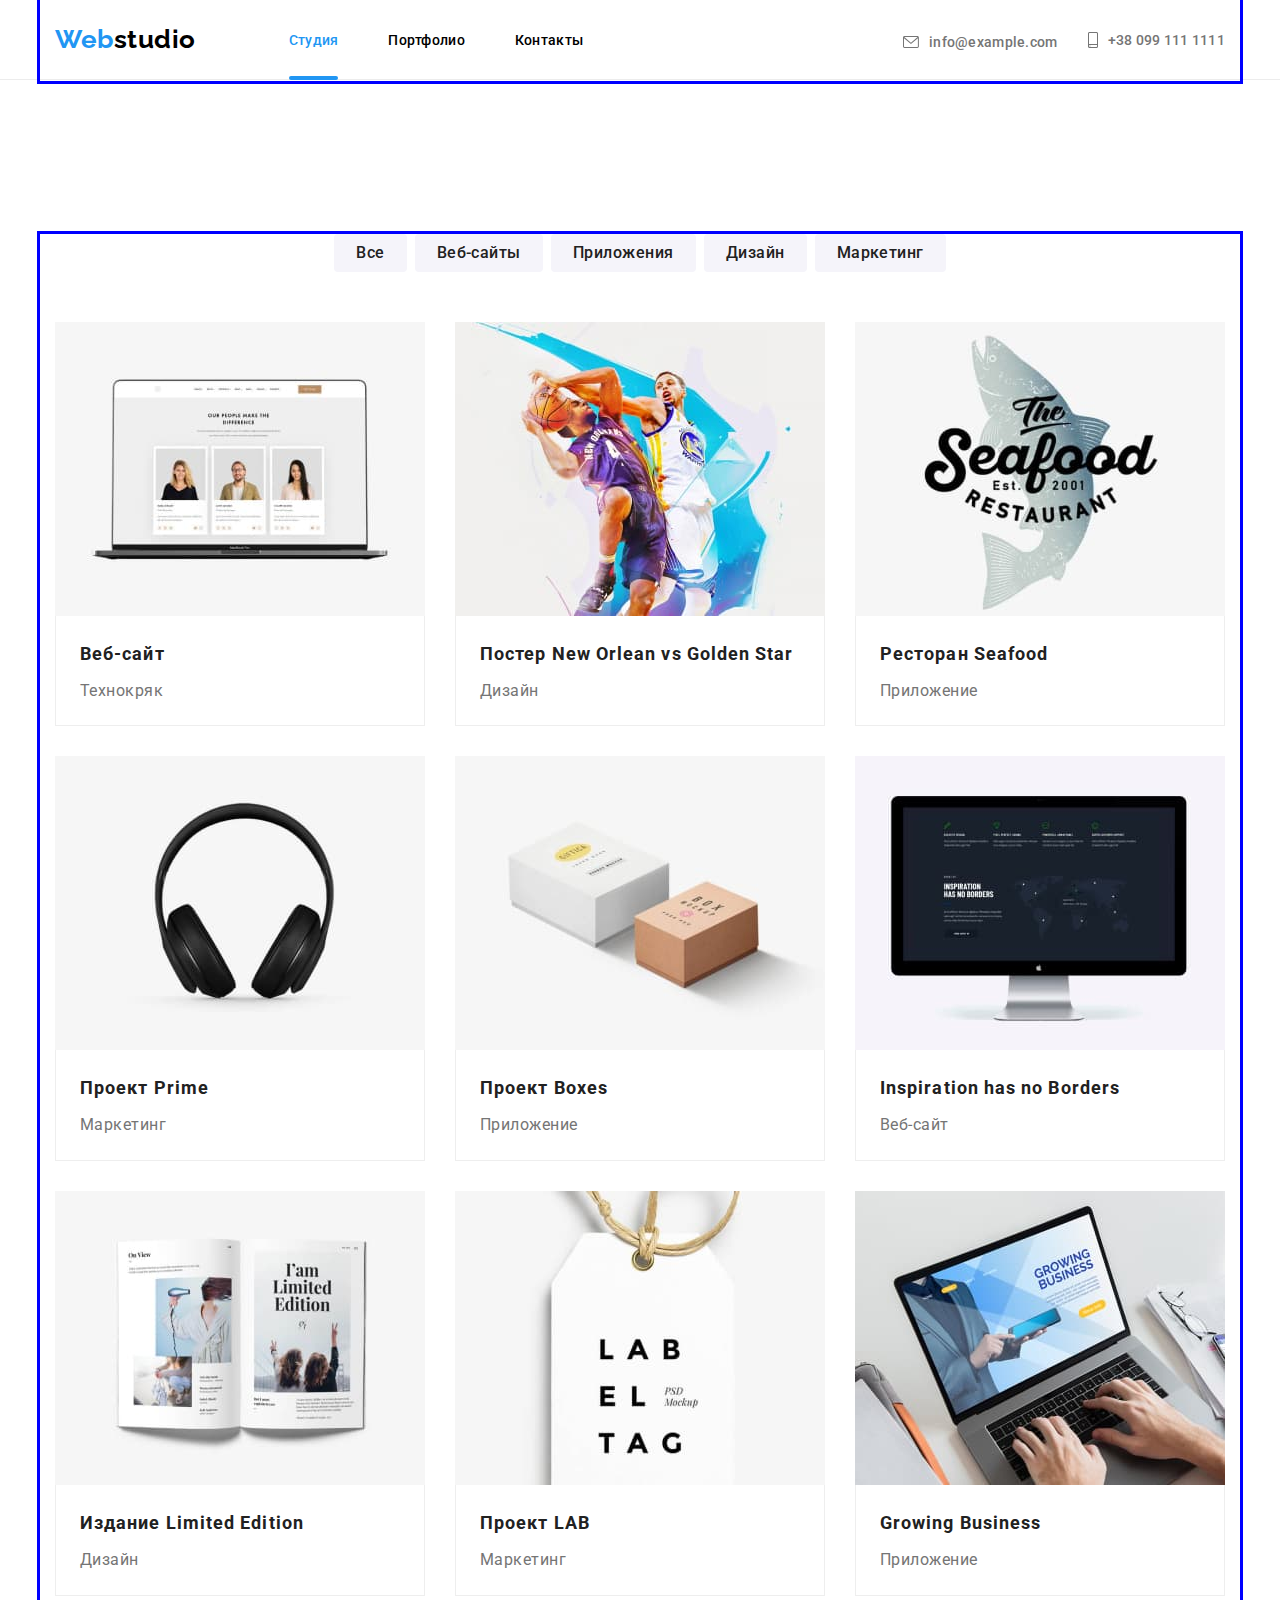
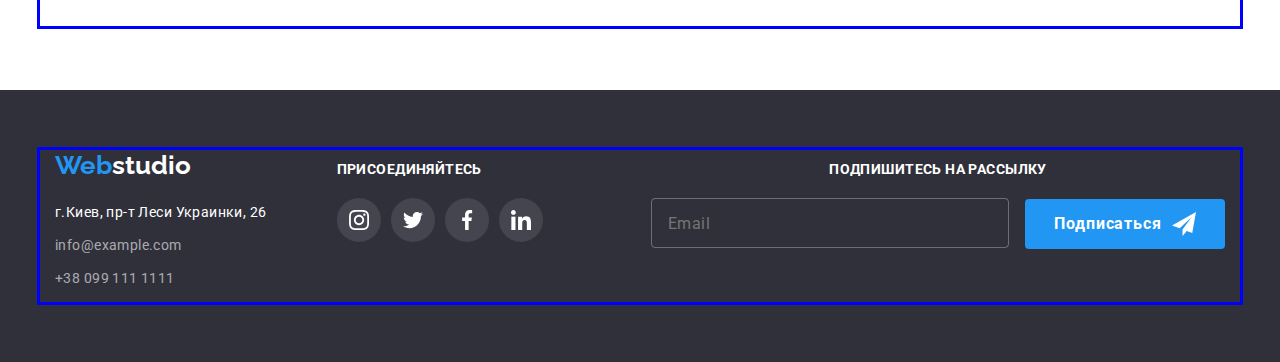
==== commit 850680a2: "index.html" ====
--- a/portfolio.html
+++ b/portfolio.html
@@ -21,11 +21,11 @@
   <body>
     <header class="header">
       <div class="container header__container">
+        <a href="./index.html" lang="en" class="navigation__title"
+          >Web<span class="navigation__logo--black-color">studio</span></a
+        >
+
         <nav class="navigation">
-          <a href="./index.html" lang="en" class="navigation__title"
-            >Web<span class="navigation__logo--black-color">studio</span></a
-          >
-
           <ul class="nav">
             <li class="nav__item">
               <a href="./index.html" class="nav__link current">Студия</a>
@@ -55,68 +55,66 @@
             >
           </li>
         </ul>
-      </div>
-      <a href="./index.html" lang="en" class="navigation__title"
-        >Web<span class="navigation__logo--black-color">studio</span></a
-      >
-      <button class="open-menu-btn" type="button" data-menu-open>
-        <svg class="icon-mob-menu" width="40" height="40">
-          <use href="./images/icons.svg.svg#icon-mob-menu"></use>
-        </svg>
-      </button>
-      <div class="container mob-menu__container is-open" data-menu>
-        <div class="mob-menu">
-          <button class="close-menu-btn" type="button" data-menu-close>
-            <svg class="close-mob-menu" width="40" height="40">
-              <use href="./images/icons.svg.svg#icon-close-mob"></use>
-            </svg>
-          </button>
-          <ul class="mob-menu__list">
-            <li class="mob-menu__item">
-              <a href="./index.html" class="mob-menu__link">Студия</a>
-            </li>
-            <li class="mob-menu__item">
-              <a href="./portfolio.html" class="mob-menu__link current">Портфолио</a>
-            </li>
-            <li class="mob-menu__item">
-              <a href="" class="mob-menu__link">Контакты</a>
-            </li>
-          </ul>
-
-          <div class="mob-adress">
-            <ul class="mob-adress__list">
-              <li class="mob-adress__item">
-                <a href="tel:+380991111111" class="mob-adress__phone"
-                  ><svg class="mob-adress__icon" width="10" height="16">
-                    <use href="images/icons.svg.svg#icon-smartphone"></use>
-                  </svg>
-                  +38 099 111 1111</a
-                >
-              </li>
-              <li class="mob-adress__item">
-                <a href="mailto:info@example.com" class="mob-adress__mail"
-                  ><svg class="mob-adress__icon" width="16" height="12">
-                    <use href="images/icons.svg.svg#icon-envelope"></use>
-                  </svg>
-                  info@devstudio.com</a
-                >
+
+        <button class="open-menu-btn" type="button" data-menu-open>
+          <svg class="icon-mob-menu" width="40" height="40">
+            <use href="./images/icons.svg.svg#icon-mob-menu"></use>
+          </svg>
+        </button>
+        <div class="container mob-menu__container is-open" data-menu>
+          <div class="mob-menu">
+            <button class="close-menu-btn" type="button" data-menu-close>
+              <svg class="close-mob-menu" width="40" height="40">
+                <use href="./images/icons.svg.svg#icon-close-mob"></use>
+              </svg>
+            </button>
+            <ul class="mob-menu__list">
+              <li class="mob-menu__item">
+                <a href="./index.html" class="mob-menu__link">Студия</a>
+              </li>
+              <li class="mob-menu__item">
+                <a href="./portfolio.html" class="mob-menu__link current">Портфолио</a>
+              </li>
+              <li class="mob-menu__item">
+                <a href="" class="mob-menu__link">Контакты</a>
+              </li>
+            </ul>
+
+            <div class="mob-adress">
+              <ul class="mob-adress__list">
+                <li class="mob-adress__item">
+                  <a href="tel:+380991111111" class="mob-adress__phone"
+                    ><svg class="mob-adress__icon" width="10" height="16">
+                      <use href="images/icons.svg.svg#icon-smartphone"></use>
+                    </svg>
+                    +38 099 111 1111</a
+                  >
+                </li>
+                <li class="mob-adress__item">
+                  <a href="mailto:info@example.com" class="mob-adress__mail"
+                    ><svg class="mob-adress__icon" width="16" height="12">
+                      <use href="images/icons.svg.svg#icon-envelope"></use>
+                    </svg>
+                    info@devstudio.com</a
+                  >
+                </li>
+              </ul>
+            </div>
+            <ul class="mob-menu-social__list">
+              <li class="mob-menu-social__item">
+                <a href="" class="mob-menu-social__link">Instagram</a>
+              </li>
+              <li class="mob-menu-social__item">
+                <a href="" class="mob-menu-social__link">Twitter</a>
+              </li>
+              <li class="mob-menu-social__item">
+                <a href="" class="mob-menu-social__link">Facebook</a>
+              </li>
+              <li class="mob-menu-social__item">
+                <a href="" class="mob-menu-social__link">Linkedin</a>
               </li>
             </ul>
           </div>
-          <ul class="mob-menu-social__list">
-            <li class="mob-menu-social__item">
-              <a href="" class="mob-menu-social__link">Instagram</a>
-            </li>
-            <li class="mob-menu-social__item">
-              <a href="" class="mob-menu-social__link">Twitter</a>
-            </li>
-            <li class="mob-menu-social__item">
-              <a href="" class="mob-menu-social__link">Facebook</a>
-            </li>
-            <li class="mob-menu-social__item">
-              <a href="" class="mob-menu-social__link">Linkedin</a>
-            </li>
-          </ul>
         </div>
       </div>
     </header>
--- a/css/main.min.css
+++ b/css/main.min.css
@@ -1,3 +1,3 @@
 :root{--primary-color-text: #212121;--secondary-text-color: #757575;--hero-text-color: #ffffff;--hero-background-color: #2f303a;--hero-button-ineractive-color: #188ce8;--ineractive-color: #2196f3;--active-color: #000000;--footer-text-color: rgba(255, 255, 255, 0.6);--portfolio-colors: #f5f4fa;--border-color: #ececec;--border-portfolio-color: #eeeeee;--hero-linear-gradient-color: #2f303a 40 %;--social-link-icon: #afb1b8;--social-icon-background: rgba(255, 255, 255, 0.1);--portfolio-box-shadow-color: 0px 1px 1px rgba(0, 0, 0, 0.12),
-    0px 4px 4px rgba(0, 0, 0, 0.06), 1px 4px 6px rgba(0, 0, 0, 0.16)}.visually-hidden{position:absolute;white-space:nowrap;width:1px;height:1px;overflow:hidden;border:0;padding:0;clip:rect(0 0 0 0);-webkit-clip-path:inset(50%);clip-path:inset(50%);margin:-1px}p,h1,h2,h3,h4,h5,h6{margin:0}ul{list-style:none;margin:0;padding:0}img{display:block;max-width:100%;height:auto}body{background-color:#fff;color:var(--secondary-text-color);font-family:Roboto, sans-serif}.adress__mail{text-decoration:none;letter-spacing:0.02em;color:var(--secondary-text-color);font-weight:500;font-size:14px;line-height:1.2;display:-webkit-box;display:-ms-flexbox;display:flex;-webkit-box-align:center;-ms-flex-align:center;align-items:center;-webkit-transition-property:color;transition-property:color;-webkit-transition-duration:250ms;transition-duration:250ms;-webkit-transition-timing-function:cubic-bezier(0.4, 0, 0.2, 1);transition-timing-function:cubic-bezier(0.4, 0, 0.2, 1)}.adress__mail:hover,.adress__mail:focus{color:var(--ineractive-color);outline:none}@media screen and (min-width: 767.98px){.adress__mail{padding-top:20px;margin-bottom:10px}}.adress__phone{text-decoration:none;letter-spacing:0.02em;color:var(--secondary-text-color);font-weight:500;font-size:14px;line-height:1.2;display:-webkit-box;display:-ms-flexbox;display:flex;-webkit-box-align:center;-ms-flex-align:center;align-items:center;-webkit-transition-property:color;transition-property:color;-webkit-transition-duration:250ms;transition-duration:250ms;-webkit-transition-timing-function:cubic-bezier(0.4, 0, 0.2, 1);transition-timing-function:cubic-bezier(0.4, 0, 0.2, 1)}.adress__phone:hover,.adress__phone:focus{color:var(--ineractive-color);outline:none}@media screen and (min-width: 767.98px){.adress__phone:hover,.adress__phone:focus{padding-bottom:20px}}@media screen and (min-width: 1199.98px){.adress__phone{padding-top:32px;padding-bottom:32px}}.adress__icon{display:-webkit-box;display:-ms-flexbox;display:flex;fill:currentColor}.adress__icon:hover,.adress__icon:focus{color:var(--ineractive-color)}.adress__icon{margin-right:10px}.footer-contacts{font-style:normal;font-weight:400;letter-spacing:0.03em}.footer__map{color:var(--hero-text-color);text-decoration:none;font-size:14px;line-height:1.7;letter-spacing:0.03em;margin-bottom:9px;display:block;-webkit-transition-property:color;transition-property:color;-webkit-transition-duration:250ms;transition-duration:250ms;-webkit-transition-timing-function:cubic-bezier(0.4, 0, 0.2, 1);transition-timing-function:cubic-bezier(0.4, 0, 0.2, 1)}.footer__map:hover,.footer__map:focus{color:var(--ineractive-color);outline:none}.footer__email{color:var(--footer-text-color);text-decoration:none;font-size:14px;line-height:1.7;letter-spacing:0.03em;margin-bottom:9px;display:block;-webkit-transition-property:color;transition-property:color;-webkit-transition-duration:250ms;transition-duration:250ms;-webkit-transition-timing-function:cubic-bezier(0.4, 0, 0.2, 1);transition-timing-function:cubic-bezier(0.4, 0, 0.2, 1)}.footer__email:hover,.footer__email:focus{color:var(--ineractive-color);outline:none}.footer__tel{color:var(--footer-text-color);text-decoration:none;font-size:14px;line-height:1.7;letter-spacing:0.03em;display:block;-webkit-transition-property:color;transition-property:color;-webkit-transition-duration:250ms;transition-duration:250ms;-webkit-transition-timing-function:cubic-bezier(0.4, 0, 0.2, 1);transition-timing-function:cubic-bezier(0.4, 0, 0.2, 1)}.footer__tel:hover,.footer__tel:focus{color:var(--ineractive-color);outline:none}.container{width:100%;padding-left:15px;padding-right:15px;margin-left:auto;margin-right:auto;outline:3px solid blue}@media screen and (min-width: 480px){.container{width:480px}}@media screen and (min-width: 768px){.container{width:768px}}@media screen and (min-width: 1200px){.container{width:1200px}}.navigation__title{font-family:'Raleway', sans-serif;text-decoration:none;color:var(--ineractive-color);font-weight:700;font-size:26px;line-height:1.2;letter-spacing:0.02em;padding-top:24px;padding-bottom:25px}.navigation__logo--black-color{font-family:'Raleway', sans-serif;color:var(--active-color);font-weight:700;font-size:26px;line-height:1.2;letter-spacing:0.02em}.footer-adress__title{font-family:'Raleway', sans-serif;text-decoration:none;color:var(--ineractive-color);font-weight:700;font-size:26px;line-height:1.2;display:block;margin-bottom:20px}.footer-adress__logo--white-color{color:var(--hero-text-color);font-family:'Raleway', sans-serif;font-weight:700;text-decoration:none;font-size:26px;line-height:1.2}.backdrop{position:fixed;top:0;left:0;width:100vw;height:100vh;opacity:1;-webkit-transition-property:opacity, visibility;transition-property:opacity, visibility;-webkit-transition-duration:250ms;transition-duration:250ms;-webkit-transition-timing-function:cubic-bezier(0.4, 0, 0.2, 1);transition-timing-function:cubic-bezier(0.4, 0, 0.2, 1);background-color:rgba(0,0,0,0.2)}.backdrop.is-hidden{opacity:0;pointer-events:none;visibility:hidden}.backdrop.is-hidden .modal{-webkit-transform:translate(-50%, -50%) scale(0.9);transform:translate(-50%, -50%) scale(0.9)}.modal{position:absolute;width:100%;min-height:581px;padding:40px;top:50%;left:50%;visibility:visible;-webkit-transform:translate(-50%, -50%) scale(1);transform:translate(-50%, -50%) scale(1);-webkit-transition-property:visibility, -webkit-transform;transition-property:visibility, -webkit-transform;transition-property:transform, visibility;transition-property:transform, visibility, -webkit-transform;-webkit-transition-duration:250ms;transition-duration:250ms;-webkit-transition-timing-function:cubic-bezier(0.4, 0, 0.2, 1);transition-timing-function:cubic-bezier(0.4, 0, 0.2, 1);border-radius:4px;background-color:#fff;-webkit-box-shadow:0px 1px 3px rgba(0,0,0,0.12),0px 1px 1px rgba(0,0,0,0.14),0px 2px 1px rgba(0,0,0,0.2);box-shadow:0px 1px 3px rgba(0,0,0,0.12),0px 1px 1px rgba(0,0,0,0.14),0px 2px 1px rgba(0,0,0,0.2)}@media screen and (min-width: 480px){.modal{width:450px}}@media screen and (min-width: 1199.98px){.modal{width:528px}}.close-button{position:absolute;display:-webkit-box;display:-ms-flexbox;display:flex;-webkit-box-align:center;-ms-flex-align:center;align-items:center;-webkit-box-pack:center;-ms-flex-pack:center;justify-content:center;top:8px;right:8px;width:30px;height:30px;margin:0;padding:0;cursor:pointer;border-radius:50%;border:1px solid rgba(0,0,0,0.1);color:#000000;background-color:#fff;-webkit-transition-property:color, -webkit-box-shadow;transition-property:color, -webkit-box-shadow;transition-property:color, box-shadow;transition-property:color, box-shadow, -webkit-box-shadow;-webkit-transition-duration:250ms;transition-duration:250ms;-webkit-transition-timing-function:cubic-bezier(0.4, 0, 0.2, 1);transition-timing-function:cubic-bezier(0.4, 0, 0.2, 1)}.close-button:hover,.close-button:focus{color:#2196f3;-webkit-box-shadow:0px 1px 3px rgba(0,0,0,0.12),0px 1px 1px rgba(0,0,0,0.14),0px 2px 1px rgba(0,0,0,0.2);box-shadow:0px 1px 3px rgba(0,0,0,0.12),0px 1px 1px rgba(0,0,0,0.14),0px 2px 1px rgba(0,0,0,0.2)}.icon-close{fill:currentColor}.form-field{margin-bottom:10px}.modal-title{font-weight:700;font-size:20px;line-height:1.15;text-align:center;letter-spacing:0.03em;color:#212121;margin-bottom:12px}.modal-input{width:100%;height:40px;padding-left:42px;border:1px solid rgba(33,33,33,0.2);border-radius:4px;-webkit-transition-property:border-color;transition-property:border-color;-webkit-transition-duration:250ms;transition-duration:250ms;-webkit-transition-timing-function:cubic-bezier(0.4, 0, 0.2, 1);transition-timing-function:cubic-bezier(0.4, 0, 0.2, 1);cursor:pointer}.modal-input:hover,.modal-input:focus{border-color:var(--ineractive-color);outline:none}.form-wrap{position:relative}.modal-icon{position:absolute;left:12px;top:50%;-webkit-transform:translateY(-50%);transform:translateY(-50%)}.modal-input:hover+.modal-icon,.modal-input:focus+.modal-icon{fill:var(--ineractive-color)}.label-name{display:block;cursor:pointer;margin-bottom:4px;font-weight:400;font-size:12px;line-height:1.16;letter-spacing:0.01em;color:#757575}.form-comment{margin-bottom:20px}.label-comment{width:100%;height:120px;padding:12px 16px;border:1px solid rgba(33,33,33,0.2);border-radius:4px;resize:none;-webkit-transition-property:border-color;transition-property:border-color;-webkit-transition-duration:250ms;transition-duration:250ms;-webkit-transition-timing-function:cubic-bezier(0.4, 0, 0.2, 1);transition-timing-function:cubic-bezier(0.4, 0, 0.2, 1)}.label-comment:hover,.label-comment:focus{border-color:var(--ineractive-color);outline:none}.label-comment::-webkit-input-placeholder{font-weight:400;font-size:12px;line-height:1.16;letter-spacing:0.01em;color:rgba(117,117,117,0.5)}.label-comment:-ms-input-placeholder{font-weight:400;font-size:12px;line-height:1.16;letter-spacing:0.01em;color:rgba(117,117,117,0.5)}.label-comment::-ms-input-placeholder{font-weight:400;font-size:12px;line-height:1.16;letter-spacing:0.01em;color:rgba(117,117,117,0.5)}.label-comment::placeholder{font-weight:400;font-size:12px;line-height:1.16;letter-spacing:0.01em;color:rgba(117,117,117,0.5)}.form-checkbox{margin-bottom:30px}.modal-check{display:-webkit-box;display:-ms-flexbox;display:flex;-webkit-box-align:center;-ms-flex-align:center;align-items:center;font-weight:400;font-size:14px;line-height:1.71;letter-spacing:0.03em;color:#757575}.modal-check svg{display:-webkit-box;display:-ms-flexbox;display:flex;-webkit-box-align:center;-ms-flex-align:center;align-items:center;-webkit-box-pack:center;-ms-flex-pack:center;justify-content:center;margin-right:9px;border:2px solid var(--primary-color-text);border-radius:2px;-webkit-transition-property:background-color, fill, border;transition-property:background-color, fill, border;-webkit-transition-duration:250ms;transition-duration:250ms;-webkit-transition-timing-function:cubic-bezier(0.4, 0, 0.2, 1);transition-timing-function:cubic-bezier(0.4, 0, 0.2, 1)}.check-icon{fill:transparent}.modal-checkbox-custom:focus+.modal-check svg{outline:1px solid var(--ineractive-color)}.modal-checkbox-custom:checked+.modal-check svg{background-color:var(--ineractive-color);border:none}.modal-checkbox-custom:checked+.modal-check svg{fill:#ffffff}.checkbox-terms{font-weight:400;font-size:14px;line-height:1.71;letter-spacing:0.03em;color:var(--ineractive-color)}.btn-div{display:-webkit-box;display:-ms-flexbox;display:flex;-webkit-box-align:center;-ms-flex-align:center;align-items:center;text-align:center;-webkit-box-pack:center;-ms-flex-pack:center;justify-content:center}.btn-submit{min-width:200px;height:50px;padding:10px 56px;cursor:pointer;font-weight:700;font-size:16px;line-height:1.87;letter-spacing:0.06em;color:#ffffff;background-color:var(--ineractive-color);-webkit-box-shadow:0px 4px 4px rgba(0,0,0,0.15);box-shadow:0px 4px 4px rgba(0,0,0,0.15);border:none;border-radius:4px;-webkit-transition-property:color, background-color, -webkit-box-shadow;transition-property:color, background-color, -webkit-box-shadow;transition-property:color, background-color, box-shadow;transition-property:color, background-color, box-shadow, -webkit-box-shadow;-webkit-transition-duration:250ms;transition-duration:250ms;-webkit-transition-timing-function:cubic-bezier(0.4, 0, 0.2, 1);transition-timing-function:cubic-bezier(0.4, 0, 0.2, 1)}.btn-submit:hover,.btn-submit:focus{color:#ffffff;background-color:var(--hero-button-ineractive-color);-webkit-box-shadow:0px 4px 4px rgba(0,0,0,0.15);box-shadow:0px 4px 4px rgba(0,0,0,0.15);outline:none}.header{position:relative;border-bottom:1px solid var(--border-color);max-height:80px;margin-left:auto;margin-right:auto}.header__container{display:-webkit-box;display:-ms-flexbox;display:flex;-webkit-box-align:center;-ms-flex-align:center;align-items:center}.navigation{display:none}@media screen and (min-width: 767.98px){.navigation{display:-webkit-box;display:-ms-flexbox;display:flex;-webkit-box-align:center;-ms-flex-align:center;align-items:center}}.nav{display:none}@media screen and (min-width: 767.98px){.nav{display:-webkit-box;display:-ms-flexbox;display:flex;margin-left:93px}}.nav__item+.nav__item{margin-left:50px}.nav__link{position:relative}.nav__link{color:var(--active-color);font-weight:500;font-size:14px;line-height:1.8;text-decoration:none;letter-spacing:0.02em;padding-top:32px;padding-bottom:32px;-webkit-transition-property:color;transition-property:color;-webkit-transition-duration:250ms;transition-duration:250ms;-webkit-transition-timing-function:cubic-bezier(0.4, 0, 0.2, 1);transition-timing-function:cubic-bezier(0.4, 0, 0.2, 1)}.nav__link:hover,.nav__link:focus{color:var(--ineractive-color);outline:none}.adress-list{display:none}@media screen and (min-width: 767.98px){.adress-list{display:block;margin-left:auto}}@media screen and (min-width: 1199.98px){.adress-list{display:-webkit-box;display:-ms-flexbox;display:flex;-webkit-box-align:baseline;-ms-flex-align:baseline;align-items:baseline;margin-left:auto}}@media screen and (min-width: 1199.98px){.adress__item+.adress__item{margin-left:30px}}.mob-menu{width:100%;height:100vh;display:-webkit-box;display:-ms-flexbox;display:flex;-webkit-box-orient:vertical;-webkit-box-direction:normal;-ms-flex-direction:column;flex-direction:column;-webkit-box-pack:justify;-ms-flex-pack:justify;justify-content:space-between}.mob-menu__container{display:-webkit-box;display:-ms-flexbox;display:flex;-webkit-box-align:center;-ms-flex-align:center;align-items:center;-webkit-box-orient:vertical;-webkit-box-direction:normal;-ms-flex-direction:column;flex-direction:column;-webkit-box-pack:justify;-ms-flex-pack:justify;justify-content:space-between;position:fixed;background-color:#fff;width:100vw;height:100vh;overflow:auto;padding-top:48px;padding-bottom:48px;top:0;left:0;opacity:0;visibility:hidden;pointer-events:none}@media screen and (min-width: 767.98px){.mob-menu__container{display:none}}.mob-menu__container.is-open{z-index:999;opacity:1;visibility:visible;pointer-events:auto}.open-menu-btn,.close-menu-btn{position:absolute;top:10px;right:15px;width:40px;height:40px;display:-webkit-box;display:-ms-flexbox;display:flex;-webkit-box-pack:center;-ms-flex-pack:center;justify-content:center;-webkit-box-align:center;-ms-flex-align:center;align-items:center;background-color:transparent;border:none;cursor:pointer}@media screen and (min-width: 767.98px){.open-menu-btn,.close-menu-btn{display:none}}.mob-menu__item:not(:last-child){margin-bottom:32px}.mob-menu__link{text-decoration:none;font-family:'Roboto';font-style:normal;font-weight:500;font-size:40px;line-height:1.17;letter-spacing:0.02em;color:#212121}.mob-adress__item:not(:last-child){margin-bottom:32px}.mob-adress__phone{text-decoration:none;font-weight:500;font-size:34px;line-height:1.17;letter-spacing:0.02em;color:#2196F3}.mob-adress__mail{text-decoration:none;font-weight:500;font-size:24px;line-height:28px;letter-spacing:0.02em;color:#757575}.mob-adress__icon{display:none}.current{color:var(--ineractive-color)}@media screen and (min-width: 767.98px){.current{color:var(--ineractive-color)}.current::after{content:'';position:absolute;top:76px;left:0;width:100%;height:4px;border-radius:2px;background-color:var(--ineractive-color)}}.mob-menu-social__list{display:-webkit-box;display:-ms-flexbox;display:flex;-ms-flex-wrap:wrap;flex-wrap:wrap;-webkit-box-align:baseline;-ms-flex-align:baseline;align-items:baseline}.mob-menu-social__item+.mob-menu-social__item{margin-left:20px}.mob-menu-social__item:not(:last-child){border-right:1px solid rgba(33,33,33,0.2)}.mob-menu-social__link{position:relative;padding-right:10px;text-decoration:none;font-style:normal;font-weight:500;font-size:18px;line-height:1.22;letter-spacing:0.02em;color:#2196F3}.hero-section{text-align:center;width:100vw;padding-top:118px;padding-bottom:118px}@media screen and (min-width: 767.98px){.hero-section{text-align:center;width:780px;padding-top:118px;padding-bottom:118px}}@media screen and (min-width: 1199.98px){.hero-section{text-align:center;width:1600px;padding-top:200px;padding-bottom:200px}}.hero__container{width:100vw}@media screen and (min-width: 767.98px){.hero__container{width:360px}}@media screen and (min-width: 1199.98px){.hero__container{width:696px}}.overlay{max-width:100vw;margin-left:auto;margin-right:auto;background-color:var(--hero-background-color);background-image:-webkit-gradient(linear, left top, right top, from(rgba(47,48,58,0.4)), to(rgba(47,48,58,0.4))),url(../images/hero-img-tel.jpg);background-image:linear-gradient(to right, rgba(47,48,58,0.4), rgba(47,48,58,0.4)),url(../images/hero-img-tel.jpg);background-position:center;background-repeat:no-repeat;background-size:cover}@media (min-device-pixel-ratio: 2), (-webkit-min-device-pixel-ratio: 2), (min-resolution: 192dpi), (min-resolution: 2dppx){.overlay .box{background-image:url(/images/hero-img-tel-2x.jpg)}}@media screen and (min-width: 767.98px){.overlay{background-image:-webkit-gradient(linear, left top, right top, from(rgba(47,48,58,0.4)), to(rgba(47,48,58,0.4))),url(../images/hero-img-tab.jpg);background-image:linear-gradient(to right, rgba(47,48,58,0.4), rgba(47,48,58,0.4)),url(../images/hero-img-tab.jpg)}}@media screen and (min-width: 767.98px) and (min-device-pixel-ratio: 2), screen and (min-width: 767.98px) and (-webkit-min-device-pixel-ratio: 2), screen and (min-width: 767.98px) and (min-resolution: 192dpi), screen and (min-width: 767.98px) and (min-resolution: 2dppx){.overlay .box{background-image:url(/images/hero-img-tab-2x.jpg)}}@media screen and (min-width: 1199.98px){.overlay{max-width:100vw;height:600px;margin-left:auto;margin-right:auto;background-color:var(--hero-background-color);background-image:-webkit-gradient(linear, left top, right top, from(rgba(47,48,58,0.4)), to(rgba(47,48,58,0.4))),url(../images/hero.jpg);background-image:linear-gradient(to right, rgba(47,48,58,0.4), rgba(47,48,58,0.4)),url(../images/hero.jpg)}}@media screen and (min-width: 1199.98px) and (min-device-pixel-ratio: 2), screen and (min-width: 1199.98px) and (-webkit-min-device-pixel-ratio: 2), screen and (min-width: 1199.98px) and (min-resolution: 192dpi), screen and (min-width: 1199.98px) and (min-resolution: 2dppx){.overlay .box{background-image:url(../images/hero-img-2x.jpg)}}.hero__title{color:var(--hero-text-color);font-weight:900;font-size:26px;line-height:1.6;text-align:center;letter-spacing:0.06em;text-transform:uppercase;margin-bottom:30px;margin-left:auto;margin-right:auto}@media screen and (min-width: 1199.98px){.hero__title{color:var(--hero-text-color);font-weight:900;font-size:44px;line-height:1.4;text-align:center;letter-spacing:0.06em;text-transform:uppercase;margin-bottom:30px;margin-left:auto;margin-right:auto}}.hero__button{color:var(--hero-text-color);background-color:var(--ineractive-color);font-family:inherit;font-weight:700;font-size:16px;line-height:1.87;-webkit-box-align:center;-ms-flex-align:center;align-items:center;text-align:center;cursor:pointer;letter-spacing:0.06em;border-radius:4px;border:none;min-width:200px;height:50px;-webkit-transition-property:color, background-color, -webkit-box-shadow;transition-property:color, background-color, -webkit-box-shadow;transition-property:color, background-color, box-shadow;transition-property:color, background-color, box-shadow, -webkit-box-shadow;-webkit-transition-duration:250ms;transition-duration:250ms;-webkit-transition-timing-function:cubic-bezier(0.4, 0, 0.2, 1);transition-timing-function:cubic-bezier(0.4, 0, 0.2, 1)}.hero__button:hover,.hero__button:focus{color:var(--hero-text-color);background-color:var(--hero-button-ineractive-color);-webkit-box-shadow:0px 4px 4px rgba(0,0,0,0.15);box-shadow:0px 4px 4px rgba(0,0,0,0.15);outline:none}.team-section,.clients-section{padding-top:60px;padding-bottom:60px;padding-right:15px;padding-left:15px}@media screen and (min-width: 1199.98px){.team-section,.clients-section{padding-top:94px;padding-bottom:94px}}.team-section{background-color:var(--portfolio-colors)}.section{padding-top:60px;padding-bottom:60px}@media screen and (min-width: 767.98px){.section{padding-top:60px;padding-bottom:60px}}@media screen and (min-width: 1199.98px){.section{padding-top:94px;padding-bottom:47px}}.features-list{text-align:left}@media screen and (min-width: 767.98px){.features-list{display:-webkit-box;display:-ms-flexbox;display:flex;-ms-flex-wrap:wrap;flex-wrap:wrap;margin-left:-30px}}@media screen and (min-width: 1199.98px){.features-list{display:-webkit-box;display:-ms-flexbox;display:flex;-ms-flex-wrap:nowrap;flex-wrap:nowrap;margin-left:-30px}}@media screen and (min-width: 767.98px){.features-list__item{-ms-flex-preferred-size:calc(100% / 2 - 30px);flex-basis:calc(100% / 2 - 30px);margin-left:30px}}@media screen and (min-width: 1199.98px){.features-list__item{-ms-flex-preferred-size:calc(100% / 4 - 30px);flex-basis:calc(100% / 4 - 30px);margin-left:30px}}.features-list__title{color:var(--active-color);font-weight:700;font-size:14px;line-height:1.14;letter-spacing:0.03em;text-transform:uppercase;margin-bottom:10px}.features-list__text{color:var(--secondary-text-color);font-size:14px;line-height:1.71;letter-spacing:0.03em}.features-list__box{display:-webkit-box;display:-ms-flexbox;display:flex;-webkit-box-pack:center;-ms-flex-pack:center;justify-content:center;-webkit-box-align:center;-ms-flex-align:center;align-items:center;margin-bottom:30px;background-color:var(--portfolio-colors);width:100%;height:120px;border-radius:4px}.about-section{padding-top:47px;padding-bottom:94px;display:none}@media screen and (min-width: 1199.98px){.about-section{display:block}}.about-list__decor-item{position:relative}.description{position:absolute;bottom:0;left:0;width:100%;height:70px;background-image:-webkit-gradient(linear, left top, left bottom, from(rgba(47,48,58,0.8)), to(rgba(47,48,58,0.8)));background-image:linear-gradient(rgba(47,48,58,0.8), rgba(47,48,58,0.8))}.description__text-one{position:absolute;bottom:27px;left:82px;color:#ffffff;font-weight:700;font-size:14px;line-height:1.14;text-align:center;letter-spacing:0.03em;text-transform:uppercase}.description__text-two{position:absolute;bottom:27px;left:85px;color:#ffffff;font-weight:700;font-size:14px;line-height:1.14;text-align:center;letter-spacing:0.03em;text-transform:uppercase}.description__text-three{position:absolute;bottom:27px;left:90px;color:#ffffff;font-weight:700;font-size:14px;line-height:1.14;text-align:center;letter-spacing:0.03em;text-transform:uppercase}.about-list{display:-webkit-box;display:-ms-flexbox;display:flex;margin-left:-30px}.about-list__item{-ms-flex-preferred-size:calc(100% / 3 - 30px);flex-basis:calc(100% / 3 - 30px);margin-left:30px}.about-us__title,.our-team__title{color:var(--primary-color-text);font-weight:700;font-size:36px;line-height:1.5;letter-spacing:0.03em;margin-bottom:50px;text-align:center}.team__container{margin-left:auto;margin-right:auto;padding-left:15px;padding-right:15px}.team-list{text-align:center;margin-bottom:-30px}@media screen and (min-width: 767.98px){.team-list{display:-webkit-box;display:-ms-flexbox;display:flex;-ms-flex-wrap:wrap;flex-wrap:wrap;margin-left:-30px}}@media screen and (min-width: 1199.98px){.team-list{display:-webkit-box;display:-ms-flexbox;display:flex;-ms-flex-wrap:nowrap;flex-wrap:nowrap;margin-left:-30px}}.team-list__item{margin-bottom:30px}@media screen and (min-width: 767.98px){.team-list__item{-ms-flex-preferred-size:calc(100% / 2 - 30px);flex-basis:calc(100% / 2 - 30px);margin-left:30px}}@media screen and (min-width: 1199.98px){.team-list__item{-ms-flex-preferred-size:calc(100% / 4 - 30px);flex-basis:calc(100% / 4 - 30px);margin-left:30px}}.team-list__item{-webkit-box-shadow:0px 1px 3px rgba(0,0,0,0.12),0px 1px 1px rgba(0,0,0,0.14),0px 2px 1px rgba(0,0,0,0.2);box-shadow:0px 1px 3px rgba(0,0,0,0.12),0px 1px 1px rgba(0,0,0,0.14),0px 2px 1px rgba(0,0,0,0.2);border-radius:0px 0px 4px 4px}.team-member{background-color:var(--hero-text-color);padding-top:30px;padding-bottom:30px;border-radius:0px 0px 4px 4px}.team-member__name{color:var(--primary-color-text);font-weight:500;font-size:16px;line-height:1.2;letter-spacing:0.03em;margin-bottom:10px}.team-member__position{color:var(--secondary-text-color);font-size:16px;line-height:1.8;letter-spacing:0.03em;margin-bottom:16px}.team-social-list{display:-webkit-box;display:-ms-flexbox;display:flex;-webkit-box-pack:center;-ms-flex-pack:center;justify-content:center}.team-social__item+.team-social__item{margin-left:10px}.team-social__link{width:44px;height:44px;border-radius:50%;display:-webkit-box;display:-ms-flexbox;display:flex;-webkit-box-align:center;-ms-flex-align:center;align-items:center;-webkit-box-pack:center;-ms-flex-pack:center;justify-content:center;color:var(--social-link-icon);-webkit-transition-property:color, background-color, border-color;transition-property:color, background-color, border-color;-webkit-transition-duration:250ms;transition-duration:250ms;-webkit-transition-timing-function:cubic-bezier(0.4, 0, 0.2, 1);transition-timing-function:cubic-bezier(0.4, 0, 0.2, 1)}.team-social__link:hover,.team-social__link:focus{background-color:var(--ineractive-color);color:var(--hero-text-color);border-color:var(--ineractive-color);outline:none}.team-social__icon{fill:currentColor}.footer{height:100%;background-color:var(--hero-background-color);margin-left:auto;margin-right:auto;padding-top:60px;padding-bottom:60px}@media screen and (max-width: 767px){.footer-adress{text-align:center;margin-bottom:60px}}@media screen and (min-width: 1199.98px){.footer-container{display:-webkit-box;display:-ms-flexbox;display:flex;-webkit-box-align:baseline;-ms-flex-align:baseline;align-items:baseline}}@media screen and (min-width: 767.98px){.footer-adress__tablet{display:-webkit-box;display:-ms-flexbox;display:flex;-webkit-box-align:baseline;-ms-flex-align:baseline;align-items:baseline;-ms-flex-pack:distribute;justify-content:space-around}}.footer-join-us{text-align:center;font-weight:700;font-style:normal;font-size:14px;line-height:1.14;letter-spacing:0.03em;text-transform:uppercase;color:var(--hero-text-color);margin-bottom:20px}@media screen and (min-width: 1199.98px){.footer-socials{margin-left:70px;-webkit-box-orient:vertical;-webkit-box-direction:normal;-ms-flex-direction:column;flex-direction:column}}.footer-social-list{display:-webkit-box;display:-ms-flexbox;display:flex;-webkit-box-pack:center;-ms-flex-pack:center;justify-content:center;margin-bottom:60px}.footer-social__item+.footer-social__item{margin-left:10px}.footer-social__link{width:44px;height:44px;border-radius:50%;display:-webkit-box;display:-ms-flexbox;display:flex;-webkit-box-align:center;-ms-flex-align:center;align-items:center;-webkit-box-pack:center;-ms-flex-pack:center;justify-content:center;background-color:var(--social-icon-background);color:var(--hero-text-color);-webkit-transition-property:color, background-color, border-color;transition-property:color, background-color, border-color;-webkit-transition-duration:250ms;transition-duration:250ms;-webkit-transition-timing-function:cubic-bezier(0.4, 0, 0.2, 1);transition-timing-function:cubic-bezier(0.4, 0, 0.2, 1)}.footer-social__link:hover,.footer-social__link:focus{background-color:var(--ineractive-color);border-color:var(--ineractive-color);color:var(--hero-text-color);outline:none}.footer-social__icon{fill:currentColor}@media screen and (min-width: 767.98px){.footer-subscribe{display:-webkit-box;display:-ms-flexbox;display:flex;-webkit-box-pack:center;-ms-flex-pack:center;justify-content:center}}@media screen and (min-width: 1199.98px){.footer-subscribe{display:-webkit-box;display:-ms-flexbox;display:flex;-webkit-box-align:baseline;-ms-flex-align:baseline;align-items:baseline;margin-left:auto}}.footer-subscribe__text{text-align:center;margin-bottom:20px;font-weight:700;font-size:14px;line-height:1.14;letter-spacing:0.03em;text-transform:uppercase;color:#ffffff}.footer-subscribe__mail{margin-bottom:20px;width:100%;height:50px;padding-left:16px;padding-top:15px;padding-bottom:15px;font-weight:400;font-size:16px;line-height:20px;letter-spacing:0.03em;color:rgba(255,255,255,0.6);background-color:transparent;border:1px solid rgba(255,255,255,0.3);border-radius:4px}@media screen and (min-width: 767.98px){.footer-subscribe__mail{width:450px}}@media screen and (min-width: 1199.98px){.footer-subscribe__mail{margin-bottom:0;width:358px}}.footer-subscribe__mail:focus{outline:none}.footer-subscribe__btn{display:-webkit-box;display:-ms-flexbox;display:flex;margin:0 auto;-webkit-box-align:center;-ms-flex-align:center;align-items:center;-webkit-box-pack:center;-ms-flex-pack:center;justify-content:center;text-align:center;min-width:200px;height:50px;cursor:pointer;font-weight:700;font-size:16px;line-height:30px;letter-spacing:0.06em;color:#ffffff;background:#2196f3;border-color:transparent;border-radius:4px;-webkit-transition-property:background-color;transition-property:background-color;-webkit-transition-duration:250ms;transition-duration:250ms;-webkit-transition-timing-function:cubic-bezier(0.4, 0, 0.2, 1);transition-timing-function:cubic-bezier(0.4, 0, 0.2, 1)}@media screen and (min-width: 1199.98px){.footer-subscribe__btn{display:-webkit-inline-box;display:-ms-inline-flexbox;display:inline-flex;margin-left:12px}}.footer-subscribe__btn:hover,.footer-subscribe__btn:focus{background-color:var(--hero-button-ineractive-color);outline:none}.footer-subscribe__icon-send{margin-left:10px}.portfolio-section{padding-top:94px;padding-bottom:94px}.buttons-list{display:-webkit-box;display:-ms-flexbox;display:flex;-ms-flex-wrap:wrap;flex-wrap:wrap;margin-top:60px}@media screen and (min-width: 767.98px){.buttons-list{display:-webkit-box;display:-ms-flexbox;display:flex;-webkit-box-align:center;-ms-flex-align:center;align-items:center;-webkit-box-pack:center;-ms-flex-pack:center;justify-content:center;margin-bottom:50px}}.buttons-list__item+.buttons-list__item{margin-left:8px}@media screen and (max-width: 767px){.buttons-list__item :nth-child(-n+3){margin-bottom:15px}}.buttons-list__btn{color:var(--primary-color-text);background-color:var(--portfolio-colors);font-family:inherit;cursor:pointer;font-weight:500;font-size:16px;line-height:1.6;letter-spacing:0.03em;padding:6px 22px;border-radius:4px;border:none;-webkit-transition-property:color, background-color, border-color, -webkit-box-shadow;transition-property:color, background-color, border-color, -webkit-box-shadow;transition-property:color, background-color, border-color, box-shadow;transition-property:color, background-color, border-color, box-shadow, -webkit-box-shadow;-webkit-transition-duration:250ms;transition-duration:250ms;-webkit-transition-timing-function:cubic-bezier(0.4, 0, 0.2, 1);transition-timing-function:cubic-bezier(0.4, 0, 0.2, 1)}.buttons-list__btn:hover,.buttons-list__btn:focus{color:var(--hero-text-color);background-color:var(--ineractive-color);border-color:var(--ineractive-color);-webkit-box-shadow:0px 3px 1px rgba(0,0,0,0.1),0px 1px 2px rgba(0,0,0,0.08),0px 2px 2px rgba(0,0,0,0.12);box-shadow:0px 3px 1px rgba(0,0,0,0.1),0px 1px 2px rgba(0,0,0,0.08),0px 2px 2px rgba(0,0,0,0.12);outline:none}.example-list{text-align:left;margin-top:40px;margin-bottom:-30px}@media screen and (min-width: 767.98px){.example-list{display:-webkit-box;display:-ms-flexbox;display:flex;-ms-flex-wrap:wrap;flex-wrap:wrap;margin-left:-30px}}@media screen and (min-width: 1199.98px){.example-list{display:-webkit-box;display:-ms-flexbox;display:flex;-ms-flex-wrap:wrap;flex-wrap:wrap;margin-left:-30px}}.example-list__link{display:-webkit-box;display:-ms-flexbox;display:flex;text-decoration:none;outline:none;height:100%;-webkit-box-orient:vertical;-webkit-box-direction:normal;-ms-flex-direction:column;flex-direction:column}.example-list__link:hover,.example-list__link:focus{-webkit-box-shadow:0px 1px 1px rgba(0,0,0,0.12),0px 4px 4px rgba(0,0,0,0.06),1px 4px 6px rgba(0,0,0,0.16);box-shadow:0px 1px 1px rgba(0,0,0,0.12),0px 4px 4px rgba(0,0,0,0.06),1px 4px 6px rgba(0,0,0,0.16)}.example-list__image{position:relative;overflow:hidden}.example-list__animation{position:absolute;overflow:scroll;bottom:0;left:0;width:100%;height:100%;background-color:rgba(33,150,243,0.9);-webkit-transform:translateY(101%);transform:translateY(101%);-webkit-transition-property:-webkit-transform, -webkit-box-shadow;transition-property:-webkit-transform, -webkit-box-shadow;transition-property:transform, box-shadow;transition-property:transform, box-shadow, -webkit-transform, -webkit-box-shadow;-webkit-transition-duration:250ms;transition-duration:250ms;-webkit-transition-timing-function:cubic-bezier(0.4, 0, 0.2, 1);transition-timing-function:cubic-bezier(0.4, 0, 0.2, 1)}.example-list__link:hover .example-list__animation,.example-list__link:focus .example-list__animation{-webkit-transform:translateY(0);transform:translateY(0)}.example-list__animation-text{position:absolute;width:100%;height:100%;top:50%;left:50%;-webkit-transform:translate(-50%, -50%);transform:translate(-50%, -50%);font-size:18px;line-height:1.55;letter-spacing:0.03em;color:#ffffff}@media screen and (min-width: 767.98px){.example-list__animation-text{width:322px;height:168px}}.example-list__item{margin-bottom:30px;-webkit-transition-property:-webkit-box-shadow;transition-property:-webkit-box-shadow;transition-property:box-shadow;transition-property:box-shadow, -webkit-box-shadow;-webkit-transition-duration:250ms;transition-duration:250ms;-webkit-transition-timing-function:cubic-bezier(0.4, 0, 0.2, 1);transition-timing-function:cubic-bezier(0.4, 0, 0.2, 1)}@media screen and (min-width: 767.98px){.example-list__item{-ms-flex-preferred-size:calc(100% / 2 - 30px);flex-basis:calc(100% / 2 - 30px);margin-left:30px}}@media screen and (min-width: 1199.98px){.example-list__item{-ms-flex-preferred-size:calc(100% / 3 - 30px);flex-basis:calc(100% / 3 - 30px);margin-left:30px}}.example-list__item:hover,.example-list__item:focus{-webkit-box-shadow:0px 1px 1px rgba(0,0,0,0.12),0px 4px 4px rgba(0,0,0,0.06),1px 4px 6px rgba(0,0,0,0.16);box-shadow:0px 1px 1px rgba(0,0,0,0.12),0px 4px 4px rgba(0,0,0,0.06),1px 4px 6px rgba(0,0,0,0.16)}.example-list__description{-webkit-box-flex:1;-ms-flex-positive:1;flex-grow:1;padding:20px 24px;border-bottom:1px solid var(--border-portfolio-color);border-left:1px solid var(--border-portfolio-color);border-right:1px solid var(--border-portfolio-color)}.example-list__title{color:var(--primary-color-text);font-style:700;font-size:18px;line-height:2;letter-spacing:0.06em;margin-bottom:4px}.example-list__text{color:var(--secondary-text-color);font-size:16px;line-height:1.87;letter-spacing:0.03em}.clients__title{font-weight:700;font-weight:bold;font-size:36px;line-height:1.16;text-align:center;letter-spacing:0.03em;color:var(--primary-color-text);margin-bottom:50px}.our-clients-list{display:-webkit-box;display:-ms-flexbox;display:flex;-ms-flex-wrap:wrap;flex-wrap:wrap;-webkit-box-pack:center;-ms-flex-pack:center;justify-content:center;margin-left:auto;margin-bottom:auto}.our-clients__item{width:170px;height:92px;margin-bottom:30px;-ms-flex-preferred-size:calc(100% / 2 - 30px);flex-basis:calc(100% / 2 - 30px);margin-left:30px}.our-clients__item:not(:first-child){margin-left:30px}@media screen and (min-width: 767.98px){.our-clients__item{-ms-flex-preferred-size:calc(100% / 3 - 30px);flex-basis:calc(100% / 3 - 30px);margin-left:30px}.our-clients__item:not(:first-child){margin-left:30px}}@media screen and (min-width: 1199.98px){.our-clients__item{-ms-flex-preferred-size:calc(100% / 6 - 30px);flex-basis:calc(100% / 6 - 30px);margin-left:30px}.our-clients__item:not(:first-child){margin-left:30px}}.our-clients__link{display:-webkit-box;display:-ms-flexbox;display:flex;-webkit-box-pack:center;-ms-flex-pack:center;justify-content:center;-webkit-box-align:center;-ms-flex-align:center;align-items:center;width:100%;height:100%;border-radius:4px;color:var(--social-link-icon);border:1px solid var(--social-link-icon);-webkit-transition-property:color, border-color;transition-property:color, border-color;-webkit-transition-duration:250ms;transition-duration:250ms;-webkit-transition-timing-function:cubic-bezier(0.4, 0, 0.2, 1);transition-timing-function:cubic-bezier(0.4, 0, 0.2, 1)}.our-clients__link:hover,.our-clients__link:focus{color:var(--ineractive-color);border-color:var(--ineractive-color);outline:none}.our-clients__icon{fill:currentColor}
+    0px 4px 4px rgba(0, 0, 0, 0.06), 1px 4px 6px rgba(0, 0, 0, 0.16)}.visually-hidden{position:absolute;white-space:nowrap;width:1px;height:1px;overflow:hidden;border:0;padding:0;clip:rect(0 0 0 0);-webkit-clip-path:inset(50%);clip-path:inset(50%);margin:-1px}p,h1,h2,h3,h4,h5,h6{margin:0}ul{list-style:none;margin:0;padding:0}img{display:block;width:100%;height:auto}body{background-color:#fff;color:var(--secondary-text-color);font-family:Roboto, sans-serif}.adress__mail{text-decoration:none;letter-spacing:0.02em;color:var(--secondary-text-color);font-weight:500;font-size:14px;line-height:1.2;display:-webkit-box;display:-ms-flexbox;display:flex;-webkit-box-align:center;-ms-flex-align:center;align-items:center;-webkit-transition-property:color;transition-property:color;-webkit-transition-duration:250ms;transition-duration:250ms;-webkit-transition-timing-function:cubic-bezier(0.4, 0, 0.2, 1);transition-timing-function:cubic-bezier(0.4, 0, 0.2, 1)}.adress__mail:hover,.adress__mail:focus{color:var(--ineractive-color);outline:none}@media screen and (min-width: 767.98px){.adress__mail{padding-top:20px;margin-bottom:10px}}.adress__phone{text-decoration:none;letter-spacing:0.02em;color:var(--secondary-text-color);font-weight:500;font-size:14px;line-height:1.2;display:-webkit-box;display:-ms-flexbox;display:flex;-webkit-box-align:center;-ms-flex-align:center;align-items:center;-webkit-transition-property:color;transition-property:color;-webkit-transition-duration:250ms;transition-duration:250ms;-webkit-transition-timing-function:cubic-bezier(0.4, 0, 0.2, 1);transition-timing-function:cubic-bezier(0.4, 0, 0.2, 1)}.adress__phone:hover,.adress__phone:focus{color:var(--ineractive-color);outline:none}@media screen and (min-width: 767.98px){.adress__phone:hover,.adress__phone:focus{padding-bottom:20px}}@media screen and (min-width: 1199.98px){.adress__phone{padding-top:32px;padding-bottom:32px}}.adress__icon{display:-webkit-box;display:-ms-flexbox;display:flex;fill:currentColor}.adress__icon:hover,.adress__icon:focus{color:var(--ineractive-color)}.adress__icon{margin-right:10px}.footer-contacts{font-style:normal;font-weight:400;letter-spacing:0.03em}.footer__map{color:var(--hero-text-color);text-decoration:none;font-size:14px;line-height:1.7;letter-spacing:0.03em;margin-bottom:9px;display:block;-webkit-transition-property:color;transition-property:color;-webkit-transition-duration:250ms;transition-duration:250ms;-webkit-transition-timing-function:cubic-bezier(0.4, 0, 0.2, 1);transition-timing-function:cubic-bezier(0.4, 0, 0.2, 1)}.footer__map:hover,.footer__map:focus{color:var(--ineractive-color);outline:none}.footer__email{color:var(--footer-text-color);text-decoration:none;font-size:14px;line-height:1.7;letter-spacing:0.03em;margin-bottom:9px;display:block;-webkit-transition-property:color;transition-property:color;-webkit-transition-duration:250ms;transition-duration:250ms;-webkit-transition-timing-function:cubic-bezier(0.4, 0, 0.2, 1);transition-timing-function:cubic-bezier(0.4, 0, 0.2, 1)}.footer__email:hover,.footer__email:focus{color:var(--ineractive-color);outline:none}.footer__tel{color:var(--footer-text-color);text-decoration:none;font-size:14px;line-height:1.7;letter-spacing:0.03em;display:block;-webkit-transition-property:color;transition-property:color;-webkit-transition-duration:250ms;transition-duration:250ms;-webkit-transition-timing-function:cubic-bezier(0.4, 0, 0.2, 1);transition-timing-function:cubic-bezier(0.4, 0, 0.2, 1)}.footer__tel:hover,.footer__tel:focus{color:var(--ineractive-color);outline:none}.container{width:100%;padding-left:15px;padding-right:15px;margin-left:auto;margin-right:auto;outline:3px solid blue}@media screen and (min-width: 480px){.container{width:480px}}@media screen and (min-width: 768px){.container{width:768px}}@media screen and (min-width: 1200px){.container{width:1200px}}.navigation__title{font-family:'Raleway', sans-serif;text-decoration:none;color:var(--ineractive-color);font-weight:700;font-size:26px;line-height:1.2;letter-spacing:0.02em;padding-top:24px;padding-bottom:25px}.navigation__logo--black-color{font-family:'Raleway', sans-serif;color:var(--active-color);font-weight:700;font-size:26px;line-height:1.2;letter-spacing:0.02em}.footer-adress__title{font-family:'Raleway', sans-serif;text-decoration:none;color:var(--ineractive-color);font-weight:700;font-size:26px;line-height:1.2;display:block;margin-bottom:20px}.footer-adress__logo--white-color{color:var(--hero-text-color);font-family:'Raleway', sans-serif;font-weight:700;text-decoration:none;font-size:26px;line-height:1.2}.backdrop{position:fixed;top:0;left:0;width:100vw;height:100vh;opacity:1;-webkit-transition-property:opacity, visibility;transition-property:opacity, visibility;-webkit-transition-duration:250ms;transition-duration:250ms;-webkit-transition-timing-function:cubic-bezier(0.4, 0, 0.2, 1);transition-timing-function:cubic-bezier(0.4, 0, 0.2, 1);background-color:rgba(0,0,0,0.2)}.backdrop.is-hidden{opacity:0;pointer-events:none;visibility:hidden}.backdrop.is-hidden .modal{-webkit-transform:translate(-50%, -50%) scale(0.9);transform:translate(-50%, -50%) scale(0.9)}.modal{position:absolute;width:100%;max-height:609px;padding:40px;top:50%;left:50%;visibility:visible;-webkit-transform:translate(-50%, -50%) scale(1);transform:translate(-50%, -50%) scale(1);-webkit-transition-property:visibility, -webkit-transform;transition-property:visibility, -webkit-transform;transition-property:transform, visibility;transition-property:transform, visibility, -webkit-transform;-webkit-transition-duration:250ms;transition-duration:250ms;-webkit-transition-timing-function:cubic-bezier(0.4, 0, 0.2, 1);transition-timing-function:cubic-bezier(0.4, 0, 0.2, 1);border-radius:4px;background-color:#fff;-webkit-box-shadow:0px 1px 3px rgba(0,0,0,0.12),0px 1px 1px rgba(0,0,0,0.14),0px 2px 1px rgba(0,0,0,0.2);box-shadow:0px 1px 3px rgba(0,0,0,0.12),0px 1px 1px rgba(0,0,0,0.14),0px 2px 1px rgba(0,0,0,0.2)}@media screen and (min-width: 480px){.modal{width:450px}}@media screen and (min-width: 1199.98px){.modal{width:528px;min-height:581px}}.close-button{position:absolute;display:-webkit-box;display:-ms-flexbox;display:flex;-webkit-box-align:center;-ms-flex-align:center;align-items:center;-webkit-box-pack:center;-ms-flex-pack:center;justify-content:center;top:8px;right:8px;width:30px;height:30px;margin:0;padding:0;cursor:pointer;border-radius:50%;border:1px solid rgba(0,0,0,0.1);color:#000000;background-color:#fff;-webkit-transition-property:color, -webkit-box-shadow;transition-property:color, -webkit-box-shadow;transition-property:color, box-shadow;transition-property:color, box-shadow, -webkit-box-shadow;-webkit-transition-duration:250ms;transition-duration:250ms;-webkit-transition-timing-function:cubic-bezier(0.4, 0, 0.2, 1);transition-timing-function:cubic-bezier(0.4, 0, 0.2, 1)}.close-button:hover,.close-button:focus{color:#2196f3;-webkit-box-shadow:0px 1px 3px rgba(0,0,0,0.12),0px 1px 1px rgba(0,0,0,0.14),0px 2px 1px rgba(0,0,0,0.2);box-shadow:0px 1px 3px rgba(0,0,0,0.12),0px 1px 1px rgba(0,0,0,0.14),0px 2px 1px rgba(0,0,0,0.2)}.icon-close{fill:currentColor}.form-field{margin-bottom:10px}.modal-title{font-weight:700;font-size:20px;line-height:1.15;text-align:center;letter-spacing:0.03em;color:#212121;margin-bottom:12px}.modal-input{width:100%;height:40px;padding-left:42px;border:1px solid rgba(33,33,33,0.2);border-radius:4px;-webkit-transition-property:border-color;transition-property:border-color;-webkit-transition-duration:250ms;transition-duration:250ms;-webkit-transition-timing-function:cubic-bezier(0.4, 0, 0.2, 1);transition-timing-function:cubic-bezier(0.4, 0, 0.2, 1);cursor:pointer}.modal-input:hover,.modal-input:focus{border-color:var(--ineractive-color);outline:none}.form-wrap{position:relative}.modal-icon{position:absolute;left:12px;top:50%;-webkit-transform:translateY(-50%);transform:translateY(-50%)}.modal-input:hover+.modal-icon,.modal-input:focus+.modal-icon{fill:var(--ineractive-color)}.label-name{display:block;cursor:pointer;margin-bottom:4px;font-weight:400;font-size:12px;line-height:1.16;letter-spacing:0.01em;color:#757575}.form-comment{margin-bottom:20px}.label-comment{width:100%;height:120px;padding:12px 16px;border:1px solid rgba(33,33,33,0.2);border-radius:4px;resize:none;-webkit-transition-property:border-color;transition-property:border-color;-webkit-transition-duration:250ms;transition-duration:250ms;-webkit-transition-timing-function:cubic-bezier(0.4, 0, 0.2, 1);transition-timing-function:cubic-bezier(0.4, 0, 0.2, 1)}.label-comment:hover,.label-comment:focus{border-color:var(--ineractive-color);outline:none}.label-comment::-webkit-input-placeholder{font-weight:400;font-size:12px;line-height:1.16;letter-spacing:0.01em;color:rgba(117,117,117,0.5)}.label-comment:-ms-input-placeholder{font-weight:400;font-size:12px;line-height:1.16;letter-spacing:0.01em;color:rgba(117,117,117,0.5)}.label-comment::-ms-input-placeholder{font-weight:400;font-size:12px;line-height:1.16;letter-spacing:0.01em;color:rgba(117,117,117,0.5)}.label-comment::placeholder{font-weight:400;font-size:12px;line-height:1.16;letter-spacing:0.01em;color:rgba(117,117,117,0.5)}.form-checkbox{margin-bottom:30px}.modal-check{display:-webkit-box;display:-ms-flexbox;display:flex;-webkit-box-align:center;-ms-flex-align:center;align-items:center;font-weight:400;font-size:14px;line-height:1.71;letter-spacing:0.03em;color:#757575}.modal-check svg{display:-webkit-box;display:-ms-flexbox;display:flex;-webkit-box-align:center;-ms-flex-align:center;align-items:center;-webkit-box-pack:center;-ms-flex-pack:center;justify-content:center;margin-right:9px;border:2px solid var(--primary-color-text);border-radius:2px;-webkit-transition-property:background-color, fill, border;transition-property:background-color, fill, border;-webkit-transition-duration:250ms;transition-duration:250ms;-webkit-transition-timing-function:cubic-bezier(0.4, 0, 0.2, 1);transition-timing-function:cubic-bezier(0.4, 0, 0.2, 1)}.check-icon{fill:transparent}.modal-checkbox-custom:focus+.modal-check svg{outline:1px solid var(--ineractive-color)}.modal-checkbox-custom:checked+.modal-check svg{background-color:var(--ineractive-color);border:none}.modal-checkbox-custom:checked+.modal-check svg{fill:#ffffff}.checkbox-terms{font-weight:400;font-size:14px;line-height:1.71;letter-spacing:0.03em;color:var(--ineractive-color)}.btn-div{display:-webkit-box;display:-ms-flexbox;display:flex;-webkit-box-align:center;-ms-flex-align:center;align-items:center;text-align:center;-webkit-box-pack:center;-ms-flex-pack:center;justify-content:center}.btn-submit{min-width:200px;height:50px;padding:10px 56px;cursor:pointer;font-weight:700;font-size:16px;line-height:1.87;letter-spacing:0.06em;color:#ffffff;background-color:var(--ineractive-color);-webkit-box-shadow:0px 4px 4px rgba(0,0,0,0.15);box-shadow:0px 4px 4px rgba(0,0,0,0.15);border:none;border-radius:4px;-webkit-transition-property:color, background-color, -webkit-box-shadow;transition-property:color, background-color, -webkit-box-shadow;transition-property:color, background-color, box-shadow;transition-property:color, background-color, box-shadow, -webkit-box-shadow;-webkit-transition-duration:250ms;transition-duration:250ms;-webkit-transition-timing-function:cubic-bezier(0.4, 0, 0.2, 1);transition-timing-function:cubic-bezier(0.4, 0, 0.2, 1)}.btn-submit:hover,.btn-submit:focus{color:#ffffff;background-color:var(--hero-button-ineractive-color);-webkit-box-shadow:0px 4px 4px rgba(0,0,0,0.15);box-shadow:0px 4px 4px rgba(0,0,0,0.15);outline:none}.header{position:relative;border-bottom:1px solid var(--border-color);max-height:80px;margin-left:auto;margin-right:auto}.header__container{position:relative;display:-webkit-box;display:-ms-flexbox;display:flex;-webkit-box-align:center;-ms-flex-align:center;align-items:center}.navigation{display:none}@media screen and (min-width: 767.98px){.navigation{display:-webkit-box;display:-ms-flexbox;display:flex;-webkit-box-align:center;-ms-flex-align:center;align-items:center}}.nav{display:none}@media screen and (min-width: 767.98px){.nav{display:-webkit-box;display:-ms-flexbox;display:flex;margin-left:93px}}.nav__item+.nav__item{margin-left:50px}.nav__link{position:relative}.nav__link{color:var(--active-color);font-weight:500;font-size:14px;line-height:1.8;text-decoration:none;letter-spacing:0.02em;padding-top:32px;padding-bottom:32px;-webkit-transition-property:color;transition-property:color;-webkit-transition-duration:250ms;transition-duration:250ms;-webkit-transition-timing-function:cubic-bezier(0.4, 0, 0.2, 1);transition-timing-function:cubic-bezier(0.4, 0, 0.2, 1)}.nav__link:hover,.nav__link:focus{color:var(--ineractive-color);outline:none}.adress-list{display:none}@media screen and (min-width: 767.98px){.adress-list{display:block;margin-left:auto}}@media screen and (min-width: 1199.98px){.adress-list{display:-webkit-box;display:-ms-flexbox;display:flex;-webkit-box-align:baseline;-ms-flex-align:baseline;align-items:baseline;margin-left:auto}}@media screen and (min-width: 1199.98px){.adress__item+.adress__item{margin-left:30px}}.mob-menu{width:100%;height:100%;display:-webkit-box;display:-ms-flexbox;display:flex;-webkit-box-orient:vertical;-webkit-box-direction:normal;-ms-flex-direction:column;flex-direction:column;-webkit-box-pack:justify;-ms-flex-pack:justify;justify-content:space-between}@media screen and (min-width: 767.98px){.mob-menu{display:none}}.mob-menu__container{position:fixed;background-color:#fff;width:100vw;height:100%;overflow:auto;padding-top:48px;padding-bottom:48px;top:0;left:0;opacity:0;visibility:hidden;pointer-events:none}@media screen and (min-width: 767.98px){.mob-menu__container{display:none}}.open-menu-btn,.close-menu-btn{position:absolute;top:10px;right:15px;width:40px;height:40px;background-color:transparent;border:none;cursor:pointer}@media screen and (min-width: 767.98px){.open-menu-btn,.close-menu-btn{display:none}}.mob-menu__container.is-open{z-index:999;opacity:1;visibility:visible;pointer-events:auto}.mob-menu__item:not(:last-child){margin-bottom:32px}.mob-menu__link{text-decoration:none;font-family:'Roboto';font-style:normal;font-weight:500;font-size:40px;line-height:1.17;letter-spacing:0.02em;color:#212121}.mob-adress__item:not(:last-child){margin-bottom:32px}.mob-adress__phone{text-decoration:none;font-weight:500;font-size:34px;line-height:1.17;letter-spacing:0.02em;color:#2196F3}.mob-adress__mail{text-decoration:none;font-weight:500;font-size:24px;line-height:28px;letter-spacing:0.02em;color:#757575}.mob-adress__icon{display:none}.current{color:var(--ineractive-color)}@media screen and (min-width: 767.98px){.current{color:var(--ineractive-color)}.current::after{content:'';position:absolute;top:76px;left:0;width:100%;height:4px;border-radius:2px;background-color:var(--ineractive-color)}}.mob-menu-social__list{display:-webkit-box;display:-ms-flexbox;display:flex;-ms-flex-wrap:wrap;flex-wrap:wrap;-webkit-box-align:baseline;-ms-flex-align:baseline;align-items:baseline}.mob-menu-social__item+.mob-menu-social__item{margin-left:20px}.mob-menu-social__item:not(:last-child){border-right:1px solid rgba(33,33,33,0.2)}.mob-menu-social__link{position:relative;padding-right:10px;text-decoration:none;font-style:normal;font-weight:500;font-size:18px;line-height:1.22;letter-spacing:0.02em;color:#2196F3}.hero-section{text-align:center;width:100vw;padding-top:118px;padding-bottom:118px}@media screen and (min-width: 767.98px){.hero-section{text-align:center;width:780px;padding-top:118px;padding-bottom:118px}}@media screen and (min-width: 1199.98px){.hero-section{text-align:center;width:1600px;padding-top:200px;padding-bottom:200px}}.hero__container{width:100vw}@media screen and (min-width: 767.98px){.hero__container{width:360px}}@media screen and (min-width: 1199.98px){.hero__container{width:696px}}.overlay{max-width:100vw;margin-left:auto;margin-right:auto;background-color:var(--hero-background-color);background-image:-webkit-gradient(linear, left top, right top, from(rgba(47,48,58,0.4)), to(rgba(47,48,58,0.4))),url(../images/hero-img-tel.jpg);background-image:linear-gradient(to right, rgba(47,48,58,0.4), rgba(47,48,58,0.4)),url(../images/hero-img-tel.jpg);background-position:center;background-repeat:no-repeat;background-size:cover}@media (min-device-pixel-ratio: 2), (-webkit-min-device-pixel-ratio: 2), (min-resolution: 192dpi), (min-resolution: 2dppx){.overlay .box{background-image:url(/images/hero-img-tel-2x.jpg)}}@media screen and (min-width: 767.98px){.overlay{background-image:-webkit-gradient(linear, left top, right top, from(rgba(47,48,58,0.4)), to(rgba(47,48,58,0.4))),url(../images/hero-img-tab.jpg);background-image:linear-gradient(to right, rgba(47,48,58,0.4), rgba(47,48,58,0.4)),url(../images/hero-img-tab.jpg)}}@media screen and (min-width: 767.98px) and (min-device-pixel-ratio: 2), screen and (min-width: 767.98px) and (-webkit-min-device-pixel-ratio: 2), screen and (min-width: 767.98px) and (min-resolution: 192dpi), screen and (min-width: 767.98px) and (min-resolution: 2dppx){.overlay .box{background-image:url(/images/hero-img-tab-2x.jpg)}}@media screen and (min-width: 1199.98px){.overlay{max-width:100vw;height:600px;margin-left:auto;margin-right:auto;background-color:var(--hero-background-color);background-image:-webkit-gradient(linear, left top, right top, from(rgba(47,48,58,0.4)), to(rgba(47,48,58,0.4))),url(../images/hero.jpg);background-image:linear-gradient(to right, rgba(47,48,58,0.4), rgba(47,48,58,0.4)),url(../images/hero.jpg)}}@media screen and (min-width: 1199.98px) and (min-device-pixel-ratio: 2), screen and (min-width: 1199.98px) and (-webkit-min-device-pixel-ratio: 2), screen and (min-width: 1199.98px) and (min-resolution: 192dpi), screen and (min-width: 1199.98px) and (min-resolution: 2dppx){.overlay .box{background-image:url(../images/hero-img-2x.jpg)}}.hero__title{color:var(--hero-text-color);font-weight:900;font-size:26px;line-height:1.6;text-align:center;letter-spacing:0.06em;text-transform:uppercase;margin-bottom:30px;margin-left:auto;margin-right:auto}@media screen and (min-width: 1199.98px){.hero__title{color:var(--hero-text-color);font-weight:900;font-size:44px;line-height:1.4;text-align:center;letter-spacing:0.06em;text-transform:uppercase;margin-bottom:30px;margin-left:auto;margin-right:auto}}.hero__button{color:var(--hero-text-color);background-color:var(--ineractive-color);font-family:inherit;font-weight:700;font-size:16px;line-height:1.87;-webkit-box-align:center;-ms-flex-align:center;align-items:center;text-align:center;cursor:pointer;letter-spacing:0.06em;border-radius:4px;border:none;min-width:200px;height:50px;-webkit-transition-property:color, background-color, -webkit-box-shadow;transition-property:color, background-color, -webkit-box-shadow;transition-property:color, background-color, box-shadow;transition-property:color, background-color, box-shadow, -webkit-box-shadow;-webkit-transition-duration:250ms;transition-duration:250ms;-webkit-transition-timing-function:cubic-bezier(0.4, 0, 0.2, 1);transition-timing-function:cubic-bezier(0.4, 0, 0.2, 1)}.hero__button:hover,.hero__button:focus{color:var(--hero-text-color);background-color:var(--hero-button-ineractive-color);-webkit-box-shadow:0px 4px 4px rgba(0,0,0,0.15);box-shadow:0px 4px 4px rgba(0,0,0,0.15);outline:none}.team-section,.clients-section{padding-top:60px;padding-bottom:60px;padding-right:15px;padding-left:15px}@media screen and (min-width: 1199.98px){.team-section,.clients-section{padding-top:94px;padding-bottom:94px}}.team-section{background-color:var(--portfolio-colors)}.section{padding-top:60px;padding-bottom:60px}@media screen and (min-width: 767.98px){.section{padding-top:60px;padding-bottom:60px}}@media screen and (min-width: 1199.98px){.section{padding-top:94px;padding-bottom:47px}}.features-list{text-align:left}@media screen and (min-width: 767.98px){.features-list{display:-webkit-box;display:-ms-flexbox;display:flex;-ms-flex-wrap:wrap;flex-wrap:wrap;margin-left:-30px}}@media screen and (min-width: 1199.98px){.features-list{display:-webkit-box;display:-ms-flexbox;display:flex;-ms-flex-wrap:nowrap;flex-wrap:nowrap;margin-left:-30px}}@media screen and (min-width: 767.98px){.features-list__item{-ms-flex-preferred-size:calc(100% / 2 - 30px);flex-basis:calc(100% / 2 - 30px);margin-left:30px}}@media screen and (min-width: 1199.98px){.features-list__item{-ms-flex-preferred-size:calc(100% / 4 - 30px);flex-basis:calc(100% / 4 - 30px);margin-left:30px}}.features-list__title{color:var(--active-color);font-weight:700;font-size:14px;line-height:1.14;letter-spacing:0.03em;text-transform:uppercase;margin-bottom:10px}.features-list__text{color:var(--secondary-text-color);font-size:14px;line-height:1.71;letter-spacing:0.03em}.features-list__box{display:-webkit-box;display:-ms-flexbox;display:flex;-webkit-box-pack:center;-ms-flex-pack:center;justify-content:center;-webkit-box-align:center;-ms-flex-align:center;align-items:center;margin-bottom:30px;background-color:var(--portfolio-colors);width:100%;height:120px;border-radius:4px}.about-section{padding-top:47px;padding-bottom:94px;display:none}@media screen and (min-width: 1199.98px){.about-section{display:block}}.about-list__decor-item{position:relative}.description{position:absolute;bottom:0;left:0;width:100%;height:70px;background-image:-webkit-gradient(linear, left top, left bottom, from(rgba(47,48,58,0.8)), to(rgba(47,48,58,0.8)));background-image:linear-gradient(rgba(47,48,58,0.8), rgba(47,48,58,0.8))}.description__text-one{position:absolute;bottom:27px;left:82px;color:#ffffff;font-weight:700;font-size:14px;line-height:1.14;text-align:center;letter-spacing:0.03em;text-transform:uppercase}.description__text-two{position:absolute;bottom:27px;left:85px;color:#ffffff;font-weight:700;font-size:14px;line-height:1.14;text-align:center;letter-spacing:0.03em;text-transform:uppercase}.description__text-three{position:absolute;bottom:27px;left:90px;color:#ffffff;font-weight:700;font-size:14px;line-height:1.14;text-align:center;letter-spacing:0.03em;text-transform:uppercase}.about-list{display:-webkit-box;display:-ms-flexbox;display:flex;margin-left:-30px}.about-list__item{-ms-flex-preferred-size:calc(100% / 3 - 30px);flex-basis:calc(100% / 3 - 30px);margin-left:30px}.about-us__title,.our-team__title{color:var(--primary-color-text);font-weight:700;font-size:36px;line-height:1.5;letter-spacing:0.03em;margin-bottom:50px;text-align:center}.team__container{margin-left:auto;margin-right:auto;padding-left:15px;padding-right:15px}.team-list{text-align:center;margin-bottom:-30px}@media screen and (min-width: 767.98px){.team-list{display:-webkit-box;display:-ms-flexbox;display:flex;-ms-flex-wrap:wrap;flex-wrap:wrap;margin-left:-30px}}@media screen and (min-width: 1199.98px){.team-list{display:-webkit-box;display:-ms-flexbox;display:flex;-ms-flex-wrap:nowrap;flex-wrap:nowrap;margin-left:-30px}}.team-list__item{margin-bottom:30px}@media screen and (min-width: 767.98px){.team-list__item{-ms-flex-preferred-size:calc(100% / 2 - 30px);flex-basis:calc(100% / 2 - 30px);margin-left:30px}}@media screen and (min-width: 1199.98px){.team-list__item{-ms-flex-preferred-size:calc(100% / 4 - 30px);flex-basis:calc(100% / 4 - 30px);margin-left:30px}}.team-list__item{-webkit-box-shadow:0px 1px 3px rgba(0,0,0,0.12),0px 1px 1px rgba(0,0,0,0.14),0px 2px 1px rgba(0,0,0,0.2);box-shadow:0px 1px 3px rgba(0,0,0,0.12),0px 1px 1px rgba(0,0,0,0.14),0px 2px 1px rgba(0,0,0,0.2);border-radius:0px 0px 4px 4px}.team-member{background-color:var(--hero-text-color);padding-top:30px;padding-bottom:30px;border-radius:0px 0px 4px 4px}.team-member__name{color:var(--primary-color-text);font-weight:500;font-size:16px;line-height:1.2;letter-spacing:0.03em;margin-bottom:10px}.team-member__position{color:var(--secondary-text-color);font-size:16px;line-height:1.8;letter-spacing:0.03em;margin-bottom:16px}.team-social-list{display:-webkit-box;display:-ms-flexbox;display:flex;-webkit-box-pack:center;-ms-flex-pack:center;justify-content:center}.team-social__item+.team-social__item{margin-left:10px}.team-social__link{width:44px;height:44px;border-radius:50%;display:-webkit-box;display:-ms-flexbox;display:flex;-webkit-box-align:center;-ms-flex-align:center;align-items:center;-webkit-box-pack:center;-ms-flex-pack:center;justify-content:center;color:var(--social-link-icon);-webkit-transition-property:color, background-color, border-color;transition-property:color, background-color, border-color;-webkit-transition-duration:250ms;transition-duration:250ms;-webkit-transition-timing-function:cubic-bezier(0.4, 0, 0.2, 1);transition-timing-function:cubic-bezier(0.4, 0, 0.2, 1)}.team-social__link:hover,.team-social__link:focus{background-color:var(--ineractive-color);color:var(--hero-text-color);border-color:var(--ineractive-color);outline:none}.team-social__icon{fill:currentColor}.footer{height:100%;background-color:var(--hero-background-color);margin-left:auto;margin-right:auto;padding-top:60px;padding-bottom:60px}@media screen and (max-width: 767px){.footer-adress{text-align:center;margin-bottom:60px}}@media screen and (min-width: 1199.98px){.footer-container{display:-webkit-box;display:-ms-flexbox;display:flex;-webkit-box-align:baseline;-ms-flex-align:baseline;align-items:baseline}}@media screen and (min-width: 767.98px){.footer-adress__tablet{display:-webkit-box;display:-ms-flexbox;display:flex;-webkit-box-align:baseline;-ms-flex-align:baseline;align-items:baseline;-ms-flex-pack:distribute;justify-content:space-around}}.footer-join-us{text-align:center;font-weight:700;font-style:normal;font-size:14px;line-height:1.14;letter-spacing:0.03em;text-transform:uppercase;color:var(--hero-text-color);margin-bottom:20px}@media screen and (min-width: 1199.98px){.footer-socials{display:-webkit-box;display:-ms-flexbox;display:flex;-webkit-box-align:start;-ms-flex-align:start;align-items:flex-start;margin-left:70px;-webkit-box-orient:vertical;-webkit-box-direction:normal;-ms-flex-direction:column;flex-direction:column}}.footer-social-list{display:-webkit-box;display:-ms-flexbox;display:flex;-webkit-box-pack:center;-ms-flex-pack:center;justify-content:center;margin-bottom:60px}.footer-social__item+.footer-social__item{margin-left:10px}.footer-social__link{width:44px;height:44px;border-radius:50%;display:-webkit-box;display:-ms-flexbox;display:flex;-webkit-box-align:center;-ms-flex-align:center;align-items:center;-webkit-box-pack:center;-ms-flex-pack:center;justify-content:center;background-color:var(--social-icon-background);color:var(--hero-text-color);-webkit-transition-property:color, background-color, border-color;transition-property:color, background-color, border-color;-webkit-transition-duration:250ms;transition-duration:250ms;-webkit-transition-timing-function:cubic-bezier(0.4, 0, 0.2, 1);transition-timing-function:cubic-bezier(0.4, 0, 0.2, 1)}.footer-social__link:hover,.footer-social__link:focus{background-color:var(--ineractive-color);border-color:var(--ineractive-color);color:var(--hero-text-color);outline:none}.footer-social__icon{fill:currentColor}@media screen and (min-width: 767.98px){.footer-subscribe{display:-webkit-box;display:-ms-flexbox;display:flex;-webkit-box-pack:center;-ms-flex-pack:center;justify-content:center}}@media screen and (min-width: 1199.98px){.footer-subscribe{display:-webkit-box;display:-ms-flexbox;display:flex;-webkit-box-align:baseline;-ms-flex-align:baseline;align-items:baseline;margin-left:auto}}.footer-subscribe__text{text-align:center;margin-bottom:20px;font-weight:700;font-size:14px;line-height:1.14;letter-spacing:0.03em;text-transform:uppercase;color:#ffffff}.footer-subscribe__mail{margin-bottom:20px;width:100%;height:50px;padding-left:16px;padding-top:15px;padding-bottom:15px;font-weight:400;font-size:16px;line-height:20px;letter-spacing:0.03em;color:rgba(255,255,255,0.6);background-color:transparent;border:1px solid rgba(255,255,255,0.3);border-radius:4px}@media screen and (min-width: 767.98px){.footer-subscribe__mail{width:450px}}@media screen and (min-width: 1199.98px){.footer-subscribe__mail{margin-bottom:0;width:358px}}.footer-subscribe__mail:focus{outline:none}.footer-subscribe__btn{display:-webkit-box;display:-ms-flexbox;display:flex;margin:0 auto;-webkit-box-align:center;-ms-flex-align:center;align-items:center;-webkit-box-pack:center;-ms-flex-pack:center;justify-content:center;text-align:center;min-width:200px;height:50px;cursor:pointer;font-weight:700;font-size:16px;line-height:30px;letter-spacing:0.06em;color:#ffffff;background:#2196f3;border-color:transparent;border-radius:4px;-webkit-transition-property:background-color;transition-property:background-color;-webkit-transition-duration:250ms;transition-duration:250ms;-webkit-transition-timing-function:cubic-bezier(0.4, 0, 0.2, 1);transition-timing-function:cubic-bezier(0.4, 0, 0.2, 1)}@media screen and (min-width: 1199.98px){.footer-subscribe__btn{display:-webkit-inline-box;display:-ms-inline-flexbox;display:inline-flex;margin-left:12px}}.footer-subscribe__btn:hover,.footer-subscribe__btn:focus{background-color:var(--hero-button-ineractive-color);outline:none}.footer-subscribe__icon-send{margin-left:10px}.portfolio-section{padding-top:94px;padding-bottom:94px}.buttons-list{display:-webkit-box;display:-ms-flexbox;display:flex;-ms-flex-wrap:wrap;flex-wrap:wrap;margin-top:60px}@media screen and (min-width: 767.98px){.buttons-list{display:-webkit-box;display:-ms-flexbox;display:flex;-webkit-box-align:center;-ms-flex-align:center;align-items:center;-webkit-box-pack:center;-ms-flex-pack:center;justify-content:center;margin-bottom:50px}}.buttons-list__item+.buttons-list__item{margin-left:8px}@media screen and (max-width: 767px){.buttons-list__item :nth-child(-n+3){margin-bottom:15px}}.buttons-list__btn{color:var(--primary-color-text);background-color:var(--portfolio-colors);font-family:inherit;cursor:pointer;font-weight:500;font-size:16px;line-height:1.6;letter-spacing:0.03em;padding:6px 22px;border-radius:4px;border:none;-webkit-transition-property:color, background-color, border-color, -webkit-box-shadow;transition-property:color, background-color, border-color, -webkit-box-shadow;transition-property:color, background-color, border-color, box-shadow;transition-property:color, background-color, border-color, box-shadow, -webkit-box-shadow;-webkit-transition-duration:250ms;transition-duration:250ms;-webkit-transition-timing-function:cubic-bezier(0.4, 0, 0.2, 1);transition-timing-function:cubic-bezier(0.4, 0, 0.2, 1)}.buttons-list__btn:hover,.buttons-list__btn:focus{color:var(--hero-text-color);background-color:var(--ineractive-color);border-color:var(--ineractive-color);-webkit-box-shadow:0px 3px 1px rgba(0,0,0,0.1),0px 1px 2px rgba(0,0,0,0.08),0px 2px 2px rgba(0,0,0,0.12);box-shadow:0px 3px 1px rgba(0,0,0,0.1),0px 1px 2px rgba(0,0,0,0.08),0px 2px 2px rgba(0,0,0,0.12);outline:none}.example-list{text-align:left;margin-top:40px;margin-bottom:-30px}@media screen and (min-width: 767.98px){.example-list{display:-webkit-box;display:-ms-flexbox;display:flex;-ms-flex-wrap:wrap;flex-wrap:wrap;margin-left:-30px}}@media screen and (min-width: 1199.98px){.example-list{display:-webkit-box;display:-ms-flexbox;display:flex;-ms-flex-wrap:wrap;flex-wrap:wrap;margin-left:-30px}}.example-list__link{display:-webkit-box;display:-ms-flexbox;display:flex;text-decoration:none;outline:none;height:100%;-webkit-box-orient:vertical;-webkit-box-direction:normal;-ms-flex-direction:column;flex-direction:column}.example-list__link:hover,.example-list__link:focus{-webkit-box-shadow:0px 1px 1px rgba(0,0,0,0.12),0px 4px 4px rgba(0,0,0,0.06),1px 4px 6px rgba(0,0,0,0.16);box-shadow:0px 1px 1px rgba(0,0,0,0.12),0px 4px 4px rgba(0,0,0,0.06),1px 4px 6px rgba(0,0,0,0.16)}.example-list__image{position:relative;overflow:hidden}.example-list__animation{position:absolute;overflow:scroll;bottom:0;left:0;width:100%;height:100%;background-color:rgba(33,150,243,0.9);-webkit-transform:translateY(101%);transform:translateY(101%);-webkit-transition-property:-webkit-transform, -webkit-box-shadow;transition-property:-webkit-transform, -webkit-box-shadow;transition-property:transform, box-shadow;transition-property:transform, box-shadow, -webkit-transform, -webkit-box-shadow;-webkit-transition-duration:250ms;transition-duration:250ms;-webkit-transition-timing-function:cubic-bezier(0.4, 0, 0.2, 1);transition-timing-function:cubic-bezier(0.4, 0, 0.2, 1)}.example-list__link:hover .example-list__animation,.example-list__link:focus .example-list__animation{-webkit-transform:translateY(0);transform:translateY(0)}.example-list__animation-text{position:absolute;width:100%;height:100%;top:50%;left:50%;-webkit-transform:translate(-50%, -50%);transform:translate(-50%, -50%);font-size:18px;line-height:1.55;letter-spacing:0.03em;color:#ffffff}@media screen and (min-width: 767.98px){.example-list__animation-text{width:322px;height:168px}}.example-list__item{margin-bottom:30px;-webkit-transition-property:-webkit-box-shadow;transition-property:-webkit-box-shadow;transition-property:box-shadow;transition-property:box-shadow, -webkit-box-shadow;-webkit-transition-duration:250ms;transition-duration:250ms;-webkit-transition-timing-function:cubic-bezier(0.4, 0, 0.2, 1);transition-timing-function:cubic-bezier(0.4, 0, 0.2, 1)}@media screen and (min-width: 767.98px){.example-list__item{-ms-flex-preferred-size:calc(100% / 2 - 30px);flex-basis:calc(100% / 2 - 30px);margin-left:30px}}@media screen and (min-width: 1199.98px){.example-list__item{-ms-flex-preferred-size:calc(100% / 3 - 30px);flex-basis:calc(100% / 3 - 30px);margin-left:30px}}.example-list__item:hover,.example-list__item:focus{-webkit-box-shadow:0px 1px 1px rgba(0,0,0,0.12),0px 4px 4px rgba(0,0,0,0.06),1px 4px 6px rgba(0,0,0,0.16);box-shadow:0px 1px 1px rgba(0,0,0,0.12),0px 4px 4px rgba(0,0,0,0.06),1px 4px 6px rgba(0,0,0,0.16)}.example-list__description{-webkit-box-flex:1;-ms-flex-positive:1;flex-grow:1;padding:20px 24px;border-bottom:1px solid var(--border-portfolio-color);border-left:1px solid var(--border-portfolio-color);border-right:1px solid var(--border-portfolio-color)}.example-list__title{color:var(--primary-color-text);font-style:700;font-size:18px;line-height:2;letter-spacing:0.06em;margin-bottom:4px}.example-list__text{color:var(--secondary-text-color);font-size:16px;line-height:1.87;letter-spacing:0.03em}.clients__title{font-weight:700;font-weight:bold;font-size:36px;line-height:1.16;text-align:center;letter-spacing:0.03em;color:var(--primary-color-text);margin-bottom:50px}.our-clients-list{display:-webkit-box;display:-ms-flexbox;display:flex;-ms-flex-wrap:wrap;flex-wrap:wrap;-webkit-box-pack:center;-ms-flex-pack:center;justify-content:center;margin-left:auto;margin-bottom:auto}.our-clients__item{width:170px;height:92px;margin-bottom:30px;-ms-flex-preferred-size:calc(100% / 2 - 30px);flex-basis:calc(100% / 2 - 30px);margin-left:30px}.our-clients__item:not(:first-child){margin-left:30px}@media screen and (min-width: 767.98px){.our-clients__item{-ms-flex-preferred-size:calc(100% / 3 - 30px);flex-basis:calc(100% / 3 - 30px);margin-left:30px}.our-clients__item:not(:first-child){margin-left:30px}}@media screen and (min-width: 1199.98px){.our-clients__item{-ms-flex-preferred-size:calc(100% / 6 - 30px);flex-basis:calc(100% / 6 - 30px);margin-left:30px}.our-clients__item:not(:first-child){margin-left:30px}}.our-clients__link{display:-webkit-box;display:-ms-flexbox;display:flex;-webkit-box-pack:center;-ms-flex-pack:center;justify-content:center;-webkit-box-align:center;-ms-flex-align:center;align-items:center;width:100%;height:100%;border-radius:4px;color:var(--social-link-icon);border:1px solid var(--social-link-icon);-webkit-transition-property:color, border-color;transition-property:color, border-color;-webkit-transition-duration:250ms;transition-duration:250ms;-webkit-transition-timing-function:cubic-bezier(0.4, 0, 0.2, 1);transition-timing-function:cubic-bezier(0.4, 0, 0.2, 1)}.our-clients__link:hover,.our-clients__link:focus{color:var(--ineractive-color);border-color:var(--ineractive-color);outline:none}.our-clients__icon{fill:currentColor}
 /*# sourceMappingURL=main.min.css.map */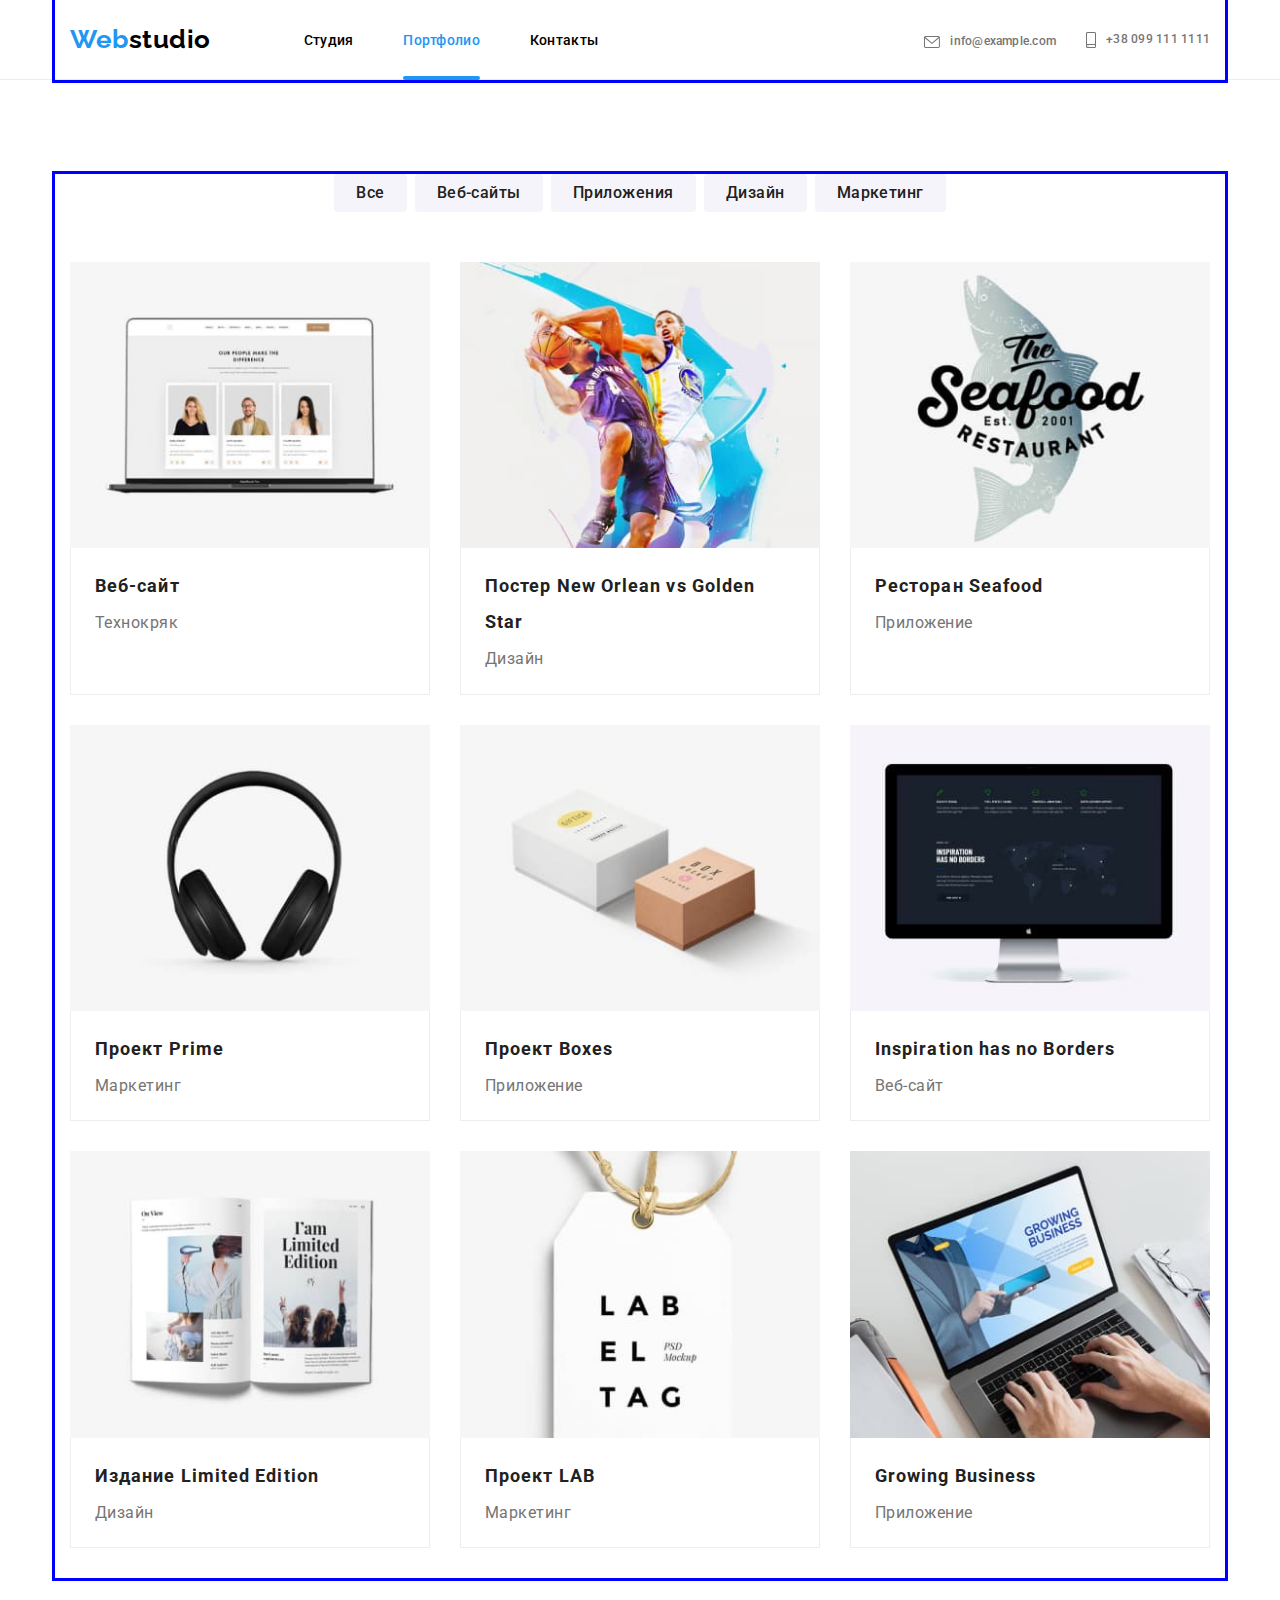
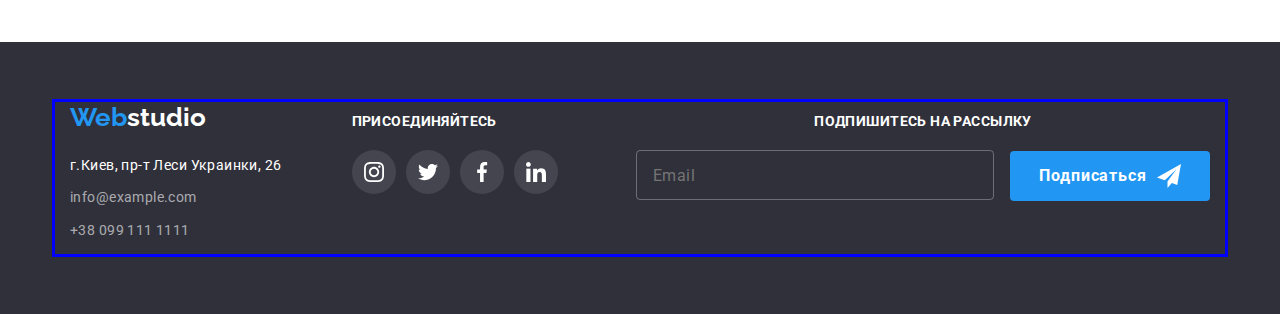
==== commit cf5f84ed: "index.html" ====
--- a/portfolio.html
+++ b/portfolio.html
@@ -28,10 +28,10 @@
         <nav class="navigation">
           <ul class="nav">
             <li class="nav__item">
-              <a href="./index.html" class="nav__link current">Студия</a>
+              <a href="./index.html" class="nav__link">Студия</a>
             </li>
             <li class="nav__item">
-              <a href="./portfolio.html" class="nav__link">Портфолио</a>
+              <a href="./portfolio.html" class="nav__link current">Портфолио</a>
             </li>
             <li class="nav__item"><a href="" class="nav__link">Контакты</a></li>
           </ul>
@@ -61,7 +61,7 @@
             <use href="./images/icons.svg.svg#icon-mob-menu"></use>
           </svg>
         </button>
-        <div class="container mob-menu__container is-open" data-menu>
+        <div class="container mob-menu__container" data-menu>
           <div class="mob-menu">
             <button class="close-menu-btn" type="button" data-menu-close>
               <svg class="close-mob-menu" width="40" height="40">
--- a/css/main.min.css
+++ b/css/main.min.css
@@ -1,3 +1,3 @@
 :root{--primary-color-text: #212121;--secondary-text-color: #757575;--hero-text-color: #ffffff;--hero-background-color: #2f303a;--hero-button-ineractive-color: #188ce8;--ineractive-color: #2196f3;--active-color: #000000;--footer-text-color: rgba(255, 255, 255, 0.6);--portfolio-colors: #f5f4fa;--border-color: #ececec;--border-portfolio-color: #eeeeee;--hero-linear-gradient-color: #2f303a 40 %;--social-link-icon: #afb1b8;--social-icon-background: rgba(255, 255, 255, 0.1);--portfolio-box-shadow-color: 0px 1px 1px rgba(0, 0, 0, 0.12),
-    0px 4px 4px rgba(0, 0, 0, 0.06), 1px 4px 6px rgba(0, 0, 0, 0.16)}.visually-hidden{position:absolute;white-space:nowrap;width:1px;height:1px;overflow:hidden;border:0;padding:0;clip:rect(0 0 0 0);-webkit-clip-path:inset(50%);clip-path:inset(50%);margin:-1px}p,h1,h2,h3,h4,h5,h6{margin:0}ul{list-style:none;margin:0;padding:0}img{display:block;width:100%;height:auto}body{background-color:#fff;color:var(--secondary-text-color);font-family:Roboto, sans-serif}.adress__mail{text-decoration:none;letter-spacing:0.02em;color:var(--secondary-text-color);font-weight:500;font-size:14px;line-height:1.2;display:-webkit-box;display:-ms-flexbox;display:flex;-webkit-box-align:center;-ms-flex-align:center;align-items:center;-webkit-transition-property:color;transition-property:color;-webkit-transition-duration:250ms;transition-duration:250ms;-webkit-transition-timing-function:cubic-bezier(0.4, 0, 0.2, 1);transition-timing-function:cubic-bezier(0.4, 0, 0.2, 1)}.adress__mail:hover,.adress__mail:focus{color:var(--ineractive-color);outline:none}@media screen and (min-width: 767.98px){.adress__mail{padding-top:20px;margin-bottom:10px}}.adress__phone{text-decoration:none;letter-spacing:0.02em;color:var(--secondary-text-color);font-weight:500;font-size:14px;line-height:1.2;display:-webkit-box;display:-ms-flexbox;display:flex;-webkit-box-align:center;-ms-flex-align:center;align-items:center;-webkit-transition-property:color;transition-property:color;-webkit-transition-duration:250ms;transition-duration:250ms;-webkit-transition-timing-function:cubic-bezier(0.4, 0, 0.2, 1);transition-timing-function:cubic-bezier(0.4, 0, 0.2, 1)}.adress__phone:hover,.adress__phone:focus{color:var(--ineractive-color);outline:none}@media screen and (min-width: 767.98px){.adress__phone:hover,.adress__phone:focus{padding-bottom:20px}}@media screen and (min-width: 1199.98px){.adress__phone{padding-top:32px;padding-bottom:32px}}.adress__icon{display:-webkit-box;display:-ms-flexbox;display:flex;fill:currentColor}.adress__icon:hover,.adress__icon:focus{color:var(--ineractive-color)}.adress__icon{margin-right:10px}.footer-contacts{font-style:normal;font-weight:400;letter-spacing:0.03em}.footer__map{color:var(--hero-text-color);text-decoration:none;font-size:14px;line-height:1.7;letter-spacing:0.03em;margin-bottom:9px;display:block;-webkit-transition-property:color;transition-property:color;-webkit-transition-duration:250ms;transition-duration:250ms;-webkit-transition-timing-function:cubic-bezier(0.4, 0, 0.2, 1);transition-timing-function:cubic-bezier(0.4, 0, 0.2, 1)}.footer__map:hover,.footer__map:focus{color:var(--ineractive-color);outline:none}.footer__email{color:var(--footer-text-color);text-decoration:none;font-size:14px;line-height:1.7;letter-spacing:0.03em;margin-bottom:9px;display:block;-webkit-transition-property:color;transition-property:color;-webkit-transition-duration:250ms;transition-duration:250ms;-webkit-transition-timing-function:cubic-bezier(0.4, 0, 0.2, 1);transition-timing-function:cubic-bezier(0.4, 0, 0.2, 1)}.footer__email:hover,.footer__email:focus{color:var(--ineractive-color);outline:none}.footer__tel{color:var(--footer-text-color);text-decoration:none;font-size:14px;line-height:1.7;letter-spacing:0.03em;display:block;-webkit-transition-property:color;transition-property:color;-webkit-transition-duration:250ms;transition-duration:250ms;-webkit-transition-timing-function:cubic-bezier(0.4, 0, 0.2, 1);transition-timing-function:cubic-bezier(0.4, 0, 0.2, 1)}.footer__tel:hover,.footer__tel:focus{color:var(--ineractive-color);outline:none}.container{width:100%;padding-left:15px;padding-right:15px;margin-left:auto;margin-right:auto;outline:3px solid blue}@media screen and (min-width: 480px){.container{width:480px}}@media screen and (min-width: 768px){.container{width:768px}}@media screen and (min-width: 1200px){.container{width:1200px}}.navigation__title{font-family:'Raleway', sans-serif;text-decoration:none;color:var(--ineractive-color);font-weight:700;font-size:26px;line-height:1.2;letter-spacing:0.02em;padding-top:24px;padding-bottom:25px}.navigation__logo--black-color{font-family:'Raleway', sans-serif;color:var(--active-color);font-weight:700;font-size:26px;line-height:1.2;letter-spacing:0.02em}.footer-adress__title{font-family:'Raleway', sans-serif;text-decoration:none;color:var(--ineractive-color);font-weight:700;font-size:26px;line-height:1.2;display:block;margin-bottom:20px}.footer-adress__logo--white-color{color:var(--hero-text-color);font-family:'Raleway', sans-serif;font-weight:700;text-decoration:none;font-size:26px;line-height:1.2}.backdrop{position:fixed;top:0;left:0;width:100vw;height:100vh;opacity:1;-webkit-transition-property:opacity, visibility;transition-property:opacity, visibility;-webkit-transition-duration:250ms;transition-duration:250ms;-webkit-transition-timing-function:cubic-bezier(0.4, 0, 0.2, 1);transition-timing-function:cubic-bezier(0.4, 0, 0.2, 1);background-color:rgba(0,0,0,0.2)}.backdrop.is-hidden{opacity:0;pointer-events:none;visibility:hidden}.backdrop.is-hidden .modal{-webkit-transform:translate(-50%, -50%) scale(0.9);transform:translate(-50%, -50%) scale(0.9)}.modal{position:absolute;width:100%;max-height:609px;padding:40px;top:50%;left:50%;visibility:visible;-webkit-transform:translate(-50%, -50%) scale(1);transform:translate(-50%, -50%) scale(1);-webkit-transition-property:visibility, -webkit-transform;transition-property:visibility, -webkit-transform;transition-property:transform, visibility;transition-property:transform, visibility, -webkit-transform;-webkit-transition-duration:250ms;transition-duration:250ms;-webkit-transition-timing-function:cubic-bezier(0.4, 0, 0.2, 1);transition-timing-function:cubic-bezier(0.4, 0, 0.2, 1);border-radius:4px;background-color:#fff;-webkit-box-shadow:0px 1px 3px rgba(0,0,0,0.12),0px 1px 1px rgba(0,0,0,0.14),0px 2px 1px rgba(0,0,0,0.2);box-shadow:0px 1px 3px rgba(0,0,0,0.12),0px 1px 1px rgba(0,0,0,0.14),0px 2px 1px rgba(0,0,0,0.2)}@media screen and (min-width: 480px){.modal{width:450px}}@media screen and (min-width: 1199.98px){.modal{width:528px;min-height:581px}}.close-button{position:absolute;display:-webkit-box;display:-ms-flexbox;display:flex;-webkit-box-align:center;-ms-flex-align:center;align-items:center;-webkit-box-pack:center;-ms-flex-pack:center;justify-content:center;top:8px;right:8px;width:30px;height:30px;margin:0;padding:0;cursor:pointer;border-radius:50%;border:1px solid rgba(0,0,0,0.1);color:#000000;background-color:#fff;-webkit-transition-property:color, -webkit-box-shadow;transition-property:color, -webkit-box-shadow;transition-property:color, box-shadow;transition-property:color, box-shadow, -webkit-box-shadow;-webkit-transition-duration:250ms;transition-duration:250ms;-webkit-transition-timing-function:cubic-bezier(0.4, 0, 0.2, 1);transition-timing-function:cubic-bezier(0.4, 0, 0.2, 1)}.close-button:hover,.close-button:focus{color:#2196f3;-webkit-box-shadow:0px 1px 3px rgba(0,0,0,0.12),0px 1px 1px rgba(0,0,0,0.14),0px 2px 1px rgba(0,0,0,0.2);box-shadow:0px 1px 3px rgba(0,0,0,0.12),0px 1px 1px rgba(0,0,0,0.14),0px 2px 1px rgba(0,0,0,0.2)}.icon-close{fill:currentColor}.form-field{margin-bottom:10px}.modal-title{font-weight:700;font-size:20px;line-height:1.15;text-align:center;letter-spacing:0.03em;color:#212121;margin-bottom:12px}.modal-input{width:100%;height:40px;padding-left:42px;border:1px solid rgba(33,33,33,0.2);border-radius:4px;-webkit-transition-property:border-color;transition-property:border-color;-webkit-transition-duration:250ms;transition-duration:250ms;-webkit-transition-timing-function:cubic-bezier(0.4, 0, 0.2, 1);transition-timing-function:cubic-bezier(0.4, 0, 0.2, 1);cursor:pointer}.modal-input:hover,.modal-input:focus{border-color:var(--ineractive-color);outline:none}.form-wrap{position:relative}.modal-icon{position:absolute;left:12px;top:50%;-webkit-transform:translateY(-50%);transform:translateY(-50%)}.modal-input:hover+.modal-icon,.modal-input:focus+.modal-icon{fill:var(--ineractive-color)}.label-name{display:block;cursor:pointer;margin-bottom:4px;font-weight:400;font-size:12px;line-height:1.16;letter-spacing:0.01em;color:#757575}.form-comment{margin-bottom:20px}.label-comment{width:100%;height:120px;padding:12px 16px;border:1px solid rgba(33,33,33,0.2);border-radius:4px;resize:none;-webkit-transition-property:border-color;transition-property:border-color;-webkit-transition-duration:250ms;transition-duration:250ms;-webkit-transition-timing-function:cubic-bezier(0.4, 0, 0.2, 1);transition-timing-function:cubic-bezier(0.4, 0, 0.2, 1)}.label-comment:hover,.label-comment:focus{border-color:var(--ineractive-color);outline:none}.label-comment::-webkit-input-placeholder{font-weight:400;font-size:12px;line-height:1.16;letter-spacing:0.01em;color:rgba(117,117,117,0.5)}.label-comment:-ms-input-placeholder{font-weight:400;font-size:12px;line-height:1.16;letter-spacing:0.01em;color:rgba(117,117,117,0.5)}.label-comment::-ms-input-placeholder{font-weight:400;font-size:12px;line-height:1.16;letter-spacing:0.01em;color:rgba(117,117,117,0.5)}.label-comment::placeholder{font-weight:400;font-size:12px;line-height:1.16;letter-spacing:0.01em;color:rgba(117,117,117,0.5)}.form-checkbox{margin-bottom:30px}.modal-check{display:-webkit-box;display:-ms-flexbox;display:flex;-webkit-box-align:center;-ms-flex-align:center;align-items:center;font-weight:400;font-size:14px;line-height:1.71;letter-spacing:0.03em;color:#757575}.modal-check svg{display:-webkit-box;display:-ms-flexbox;display:flex;-webkit-box-align:center;-ms-flex-align:center;align-items:center;-webkit-box-pack:center;-ms-flex-pack:center;justify-content:center;margin-right:9px;border:2px solid var(--primary-color-text);border-radius:2px;-webkit-transition-property:background-color, fill, border;transition-property:background-color, fill, border;-webkit-transition-duration:250ms;transition-duration:250ms;-webkit-transition-timing-function:cubic-bezier(0.4, 0, 0.2, 1);transition-timing-function:cubic-bezier(0.4, 0, 0.2, 1)}.check-icon{fill:transparent}.modal-checkbox-custom:focus+.modal-check svg{outline:1px solid var(--ineractive-color)}.modal-checkbox-custom:checked+.modal-check svg{background-color:var(--ineractive-color);border:none}.modal-checkbox-custom:checked+.modal-check svg{fill:#ffffff}.checkbox-terms{font-weight:400;font-size:14px;line-height:1.71;letter-spacing:0.03em;color:var(--ineractive-color)}.btn-div{display:-webkit-box;display:-ms-flexbox;display:flex;-webkit-box-align:center;-ms-flex-align:center;align-items:center;text-align:center;-webkit-box-pack:center;-ms-flex-pack:center;justify-content:center}.btn-submit{min-width:200px;height:50px;padding:10px 56px;cursor:pointer;font-weight:700;font-size:16px;line-height:1.87;letter-spacing:0.06em;color:#ffffff;background-color:var(--ineractive-color);-webkit-box-shadow:0px 4px 4px rgba(0,0,0,0.15);box-shadow:0px 4px 4px rgba(0,0,0,0.15);border:none;border-radius:4px;-webkit-transition-property:color, background-color, -webkit-box-shadow;transition-property:color, background-color, -webkit-box-shadow;transition-property:color, background-color, box-shadow;transition-property:color, background-color, box-shadow, -webkit-box-shadow;-webkit-transition-duration:250ms;transition-duration:250ms;-webkit-transition-timing-function:cubic-bezier(0.4, 0, 0.2, 1);transition-timing-function:cubic-bezier(0.4, 0, 0.2, 1)}.btn-submit:hover,.btn-submit:focus{color:#ffffff;background-color:var(--hero-button-ineractive-color);-webkit-box-shadow:0px 4px 4px rgba(0,0,0,0.15);box-shadow:0px 4px 4px rgba(0,0,0,0.15);outline:none}.header{position:relative;border-bottom:1px solid var(--border-color);max-height:80px;margin-left:auto;margin-right:auto}.header__container{position:relative;display:-webkit-box;display:-ms-flexbox;display:flex;-webkit-box-align:center;-ms-flex-align:center;align-items:center}.navigation{display:none}@media screen and (min-width: 767.98px){.navigation{display:-webkit-box;display:-ms-flexbox;display:flex;-webkit-box-align:center;-ms-flex-align:center;align-items:center}}.nav{display:none}@media screen and (min-width: 767.98px){.nav{display:-webkit-box;display:-ms-flexbox;display:flex;margin-left:93px}}.nav__item+.nav__item{margin-left:50px}.nav__link{position:relative}.nav__link{color:var(--active-color);font-weight:500;font-size:14px;line-height:1.8;text-decoration:none;letter-spacing:0.02em;padding-top:32px;padding-bottom:32px;-webkit-transition-property:color;transition-property:color;-webkit-transition-duration:250ms;transition-duration:250ms;-webkit-transition-timing-function:cubic-bezier(0.4, 0, 0.2, 1);transition-timing-function:cubic-bezier(0.4, 0, 0.2, 1)}.nav__link:hover,.nav__link:focus{color:var(--ineractive-color);outline:none}.adress-list{display:none}@media screen and (min-width: 767.98px){.adress-list{display:block;margin-left:auto}}@media screen and (min-width: 1199.98px){.adress-list{display:-webkit-box;display:-ms-flexbox;display:flex;-webkit-box-align:baseline;-ms-flex-align:baseline;align-items:baseline;margin-left:auto}}@media screen and (min-width: 1199.98px){.adress__item+.adress__item{margin-left:30px}}.mob-menu{width:100%;height:100%;display:-webkit-box;display:-ms-flexbox;display:flex;-webkit-box-orient:vertical;-webkit-box-direction:normal;-ms-flex-direction:column;flex-direction:column;-webkit-box-pack:justify;-ms-flex-pack:justify;justify-content:space-between}@media screen and (min-width: 767.98px){.mob-menu{display:none}}.mob-menu__container{position:fixed;background-color:#fff;width:100vw;height:100%;overflow:auto;padding-top:48px;padding-bottom:48px;top:0;left:0;opacity:0;visibility:hidden;pointer-events:none}@media screen and (min-width: 767.98px){.mob-menu__container{display:none}}.open-menu-btn,.close-menu-btn{position:absolute;top:10px;right:15px;width:40px;height:40px;background-color:transparent;border:none;cursor:pointer}@media screen and (min-width: 767.98px){.open-menu-btn,.close-menu-btn{display:none}}.mob-menu__container.is-open{z-index:999;opacity:1;visibility:visible;pointer-events:auto}.mob-menu__item:not(:last-child){margin-bottom:32px}.mob-menu__link{text-decoration:none;font-family:'Roboto';font-style:normal;font-weight:500;font-size:40px;line-height:1.17;letter-spacing:0.02em;color:#212121}.mob-adress__item:not(:last-child){margin-bottom:32px}.mob-adress__phone{text-decoration:none;font-weight:500;font-size:34px;line-height:1.17;letter-spacing:0.02em;color:#2196F3}.mob-adress__mail{text-decoration:none;font-weight:500;font-size:24px;line-height:28px;letter-spacing:0.02em;color:#757575}.mob-adress__icon{display:none}.current{color:var(--ineractive-color)}@media screen and (min-width: 767.98px){.current{color:var(--ineractive-color)}.current::after{content:'';position:absolute;top:76px;left:0;width:100%;height:4px;border-radius:2px;background-color:var(--ineractive-color)}}.mob-menu-social__list{display:-webkit-box;display:-ms-flexbox;display:flex;-ms-flex-wrap:wrap;flex-wrap:wrap;-webkit-box-align:baseline;-ms-flex-align:baseline;align-items:baseline}.mob-menu-social__item+.mob-menu-social__item{margin-left:20px}.mob-menu-social__item:not(:last-child){border-right:1px solid rgba(33,33,33,0.2)}.mob-menu-social__link{position:relative;padding-right:10px;text-decoration:none;font-style:normal;font-weight:500;font-size:18px;line-height:1.22;letter-spacing:0.02em;color:#2196F3}.hero-section{text-align:center;width:100vw;padding-top:118px;padding-bottom:118px}@media screen and (min-width: 767.98px){.hero-section{text-align:center;width:780px;padding-top:118px;padding-bottom:118px}}@media screen and (min-width: 1199.98px){.hero-section{text-align:center;width:1600px;padding-top:200px;padding-bottom:200px}}.hero__container{width:100vw}@media screen and (min-width: 767.98px){.hero__container{width:360px}}@media screen and (min-width: 1199.98px){.hero__container{width:696px}}.overlay{max-width:100vw;margin-left:auto;margin-right:auto;background-color:var(--hero-background-color);background-image:-webkit-gradient(linear, left top, right top, from(rgba(47,48,58,0.4)), to(rgba(47,48,58,0.4))),url(../images/hero-img-tel.jpg);background-image:linear-gradient(to right, rgba(47,48,58,0.4), rgba(47,48,58,0.4)),url(../images/hero-img-tel.jpg);background-position:center;background-repeat:no-repeat;background-size:cover}@media (min-device-pixel-ratio: 2), (-webkit-min-device-pixel-ratio: 2), (min-resolution: 192dpi), (min-resolution: 2dppx){.overlay .box{background-image:url(/images/hero-img-tel-2x.jpg)}}@media screen and (min-width: 767.98px){.overlay{background-image:-webkit-gradient(linear, left top, right top, from(rgba(47,48,58,0.4)), to(rgba(47,48,58,0.4))),url(../images/hero-img-tab.jpg);background-image:linear-gradient(to right, rgba(47,48,58,0.4), rgba(47,48,58,0.4)),url(../images/hero-img-tab.jpg)}}@media screen and (min-width: 767.98px) and (min-device-pixel-ratio: 2), screen and (min-width: 767.98px) and (-webkit-min-device-pixel-ratio: 2), screen and (min-width: 767.98px) and (min-resolution: 192dpi), screen and (min-width: 767.98px) and (min-resolution: 2dppx){.overlay .box{background-image:url(/images/hero-img-tab-2x.jpg)}}@media screen and (min-width: 1199.98px){.overlay{max-width:100vw;height:600px;margin-left:auto;margin-right:auto;background-color:var(--hero-background-color);background-image:-webkit-gradient(linear, left top, right top, from(rgba(47,48,58,0.4)), to(rgba(47,48,58,0.4))),url(../images/hero.jpg);background-image:linear-gradient(to right, rgba(47,48,58,0.4), rgba(47,48,58,0.4)),url(../images/hero.jpg)}}@media screen and (min-width: 1199.98px) and (min-device-pixel-ratio: 2), screen and (min-width: 1199.98px) and (-webkit-min-device-pixel-ratio: 2), screen and (min-width: 1199.98px) and (min-resolution: 192dpi), screen and (min-width: 1199.98px) and (min-resolution: 2dppx){.overlay .box{background-image:url(../images/hero-img-2x.jpg)}}.hero__title{color:var(--hero-text-color);font-weight:900;font-size:26px;line-height:1.6;text-align:center;letter-spacing:0.06em;text-transform:uppercase;margin-bottom:30px;margin-left:auto;margin-right:auto}@media screen and (min-width: 1199.98px){.hero__title{color:var(--hero-text-color);font-weight:900;font-size:44px;line-height:1.4;text-align:center;letter-spacing:0.06em;text-transform:uppercase;margin-bottom:30px;margin-left:auto;margin-right:auto}}.hero__button{color:var(--hero-text-color);background-color:var(--ineractive-color);font-family:inherit;font-weight:700;font-size:16px;line-height:1.87;-webkit-box-align:center;-ms-flex-align:center;align-items:center;text-align:center;cursor:pointer;letter-spacing:0.06em;border-radius:4px;border:none;min-width:200px;height:50px;-webkit-transition-property:color, background-color, -webkit-box-shadow;transition-property:color, background-color, -webkit-box-shadow;transition-property:color, background-color, box-shadow;transition-property:color, background-color, box-shadow, -webkit-box-shadow;-webkit-transition-duration:250ms;transition-duration:250ms;-webkit-transition-timing-function:cubic-bezier(0.4, 0, 0.2, 1);transition-timing-function:cubic-bezier(0.4, 0, 0.2, 1)}.hero__button:hover,.hero__button:focus{color:var(--hero-text-color);background-color:var(--hero-button-ineractive-color);-webkit-box-shadow:0px 4px 4px rgba(0,0,0,0.15);box-shadow:0px 4px 4px rgba(0,0,0,0.15);outline:none}.team-section,.clients-section{padding-top:60px;padding-bottom:60px;padding-right:15px;padding-left:15px}@media screen and (min-width: 1199.98px){.team-section,.clients-section{padding-top:94px;padding-bottom:94px}}.team-section{background-color:var(--portfolio-colors)}.section{padding-top:60px;padding-bottom:60px}@media screen and (min-width: 767.98px){.section{padding-top:60px;padding-bottom:60px}}@media screen and (min-width: 1199.98px){.section{padding-top:94px;padding-bottom:47px}}.features-list{text-align:left}@media screen and (min-width: 767.98px){.features-list{display:-webkit-box;display:-ms-flexbox;display:flex;-ms-flex-wrap:wrap;flex-wrap:wrap;margin-left:-30px}}@media screen and (min-width: 1199.98px){.features-list{display:-webkit-box;display:-ms-flexbox;display:flex;-ms-flex-wrap:nowrap;flex-wrap:nowrap;margin-left:-30px}}@media screen and (min-width: 767.98px){.features-list__item{-ms-flex-preferred-size:calc(100% / 2 - 30px);flex-basis:calc(100% / 2 - 30px);margin-left:30px}}@media screen and (min-width: 1199.98px){.features-list__item{-ms-flex-preferred-size:calc(100% / 4 - 30px);flex-basis:calc(100% / 4 - 30px);margin-left:30px}}.features-list__title{color:var(--active-color);font-weight:700;font-size:14px;line-height:1.14;letter-spacing:0.03em;text-transform:uppercase;margin-bottom:10px}.features-list__text{color:var(--secondary-text-color);font-size:14px;line-height:1.71;letter-spacing:0.03em}.features-list__box{display:-webkit-box;display:-ms-flexbox;display:flex;-webkit-box-pack:center;-ms-flex-pack:center;justify-content:center;-webkit-box-align:center;-ms-flex-align:center;align-items:center;margin-bottom:30px;background-color:var(--portfolio-colors);width:100%;height:120px;border-radius:4px}.about-section{padding-top:47px;padding-bottom:94px;display:none}@media screen and (min-width: 1199.98px){.about-section{display:block}}.about-list__decor-item{position:relative}.description{position:absolute;bottom:0;left:0;width:100%;height:70px;background-image:-webkit-gradient(linear, left top, left bottom, from(rgba(47,48,58,0.8)), to(rgba(47,48,58,0.8)));background-image:linear-gradient(rgba(47,48,58,0.8), rgba(47,48,58,0.8))}.description__text-one{position:absolute;bottom:27px;left:82px;color:#ffffff;font-weight:700;font-size:14px;line-height:1.14;text-align:center;letter-spacing:0.03em;text-transform:uppercase}.description__text-two{position:absolute;bottom:27px;left:85px;color:#ffffff;font-weight:700;font-size:14px;line-height:1.14;text-align:center;letter-spacing:0.03em;text-transform:uppercase}.description__text-three{position:absolute;bottom:27px;left:90px;color:#ffffff;font-weight:700;font-size:14px;line-height:1.14;text-align:center;letter-spacing:0.03em;text-transform:uppercase}.about-list{display:-webkit-box;display:-ms-flexbox;display:flex;margin-left:-30px}.about-list__item{-ms-flex-preferred-size:calc(100% / 3 - 30px);flex-basis:calc(100% / 3 - 30px);margin-left:30px}.about-us__title,.our-team__title{color:var(--primary-color-text);font-weight:700;font-size:36px;line-height:1.5;letter-spacing:0.03em;margin-bottom:50px;text-align:center}.team__container{margin-left:auto;margin-right:auto;padding-left:15px;padding-right:15px}.team-list{text-align:center;margin-bottom:-30px}@media screen and (min-width: 767.98px){.team-list{display:-webkit-box;display:-ms-flexbox;display:flex;-ms-flex-wrap:wrap;flex-wrap:wrap;margin-left:-30px}}@media screen and (min-width: 1199.98px){.team-list{display:-webkit-box;display:-ms-flexbox;display:flex;-ms-flex-wrap:nowrap;flex-wrap:nowrap;margin-left:-30px}}.team-list__item{margin-bottom:30px}@media screen and (min-width: 767.98px){.team-list__item{-ms-flex-preferred-size:calc(100% / 2 - 30px);flex-basis:calc(100% / 2 - 30px);margin-left:30px}}@media screen and (min-width: 1199.98px){.team-list__item{-ms-flex-preferred-size:calc(100% / 4 - 30px);flex-basis:calc(100% / 4 - 30px);margin-left:30px}}.team-list__item{-webkit-box-shadow:0px 1px 3px rgba(0,0,0,0.12),0px 1px 1px rgba(0,0,0,0.14),0px 2px 1px rgba(0,0,0,0.2);box-shadow:0px 1px 3px rgba(0,0,0,0.12),0px 1px 1px rgba(0,0,0,0.14),0px 2px 1px rgba(0,0,0,0.2);border-radius:0px 0px 4px 4px}.team-member{background-color:var(--hero-text-color);padding-top:30px;padding-bottom:30px;border-radius:0px 0px 4px 4px}.team-member__name{color:var(--primary-color-text);font-weight:500;font-size:16px;line-height:1.2;letter-spacing:0.03em;margin-bottom:10px}.team-member__position{color:var(--secondary-text-color);font-size:16px;line-height:1.8;letter-spacing:0.03em;margin-bottom:16px}.team-social-list{display:-webkit-box;display:-ms-flexbox;display:flex;-webkit-box-pack:center;-ms-flex-pack:center;justify-content:center}.team-social__item+.team-social__item{margin-left:10px}.team-social__link{width:44px;height:44px;border-radius:50%;display:-webkit-box;display:-ms-flexbox;display:flex;-webkit-box-align:center;-ms-flex-align:center;align-items:center;-webkit-box-pack:center;-ms-flex-pack:center;justify-content:center;color:var(--social-link-icon);-webkit-transition-property:color, background-color, border-color;transition-property:color, background-color, border-color;-webkit-transition-duration:250ms;transition-duration:250ms;-webkit-transition-timing-function:cubic-bezier(0.4, 0, 0.2, 1);transition-timing-function:cubic-bezier(0.4, 0, 0.2, 1)}.team-social__link:hover,.team-social__link:focus{background-color:var(--ineractive-color);color:var(--hero-text-color);border-color:var(--ineractive-color);outline:none}.team-social__icon{fill:currentColor}.footer{height:100%;background-color:var(--hero-background-color);margin-left:auto;margin-right:auto;padding-top:60px;padding-bottom:60px}@media screen and (max-width: 767px){.footer-adress{text-align:center;margin-bottom:60px}}@media screen and (min-width: 1199.98px){.footer-container{display:-webkit-box;display:-ms-flexbox;display:flex;-webkit-box-align:baseline;-ms-flex-align:baseline;align-items:baseline}}@media screen and (min-width: 767.98px){.footer-adress__tablet{display:-webkit-box;display:-ms-flexbox;display:flex;-webkit-box-align:baseline;-ms-flex-align:baseline;align-items:baseline;-ms-flex-pack:distribute;justify-content:space-around}}.footer-join-us{text-align:center;font-weight:700;font-style:normal;font-size:14px;line-height:1.14;letter-spacing:0.03em;text-transform:uppercase;color:var(--hero-text-color);margin-bottom:20px}@media screen and (min-width: 1199.98px){.footer-socials{display:-webkit-box;display:-ms-flexbox;display:flex;-webkit-box-align:start;-ms-flex-align:start;align-items:flex-start;margin-left:70px;-webkit-box-orient:vertical;-webkit-box-direction:normal;-ms-flex-direction:column;flex-direction:column}}.footer-social-list{display:-webkit-box;display:-ms-flexbox;display:flex;-webkit-box-pack:center;-ms-flex-pack:center;justify-content:center;margin-bottom:60px}.footer-social__item+.footer-social__item{margin-left:10px}.footer-social__link{width:44px;height:44px;border-radius:50%;display:-webkit-box;display:-ms-flexbox;display:flex;-webkit-box-align:center;-ms-flex-align:center;align-items:center;-webkit-box-pack:center;-ms-flex-pack:center;justify-content:center;background-color:var(--social-icon-background);color:var(--hero-text-color);-webkit-transition-property:color, background-color, border-color;transition-property:color, background-color, border-color;-webkit-transition-duration:250ms;transition-duration:250ms;-webkit-transition-timing-function:cubic-bezier(0.4, 0, 0.2, 1);transition-timing-function:cubic-bezier(0.4, 0, 0.2, 1)}.footer-social__link:hover,.footer-social__link:focus{background-color:var(--ineractive-color);border-color:var(--ineractive-color);color:var(--hero-text-color);outline:none}.footer-social__icon{fill:currentColor}@media screen and (min-width: 767.98px){.footer-subscribe{display:-webkit-box;display:-ms-flexbox;display:flex;-webkit-box-pack:center;-ms-flex-pack:center;justify-content:center}}@media screen and (min-width: 1199.98px){.footer-subscribe{display:-webkit-box;display:-ms-flexbox;display:flex;-webkit-box-align:baseline;-ms-flex-align:baseline;align-items:baseline;margin-left:auto}}.footer-subscribe__text{text-align:center;margin-bottom:20px;font-weight:700;font-size:14px;line-height:1.14;letter-spacing:0.03em;text-transform:uppercase;color:#ffffff}.footer-subscribe__mail{margin-bottom:20px;width:100%;height:50px;padding-left:16px;padding-top:15px;padding-bottom:15px;font-weight:400;font-size:16px;line-height:20px;letter-spacing:0.03em;color:rgba(255,255,255,0.6);background-color:transparent;border:1px solid rgba(255,255,255,0.3);border-radius:4px}@media screen and (min-width: 767.98px){.footer-subscribe__mail{width:450px}}@media screen and (min-width: 1199.98px){.footer-subscribe__mail{margin-bottom:0;width:358px}}.footer-subscribe__mail:focus{outline:none}.footer-subscribe__btn{display:-webkit-box;display:-ms-flexbox;display:flex;margin:0 auto;-webkit-box-align:center;-ms-flex-align:center;align-items:center;-webkit-box-pack:center;-ms-flex-pack:center;justify-content:center;text-align:center;min-width:200px;height:50px;cursor:pointer;font-weight:700;font-size:16px;line-height:30px;letter-spacing:0.06em;color:#ffffff;background:#2196f3;border-color:transparent;border-radius:4px;-webkit-transition-property:background-color;transition-property:background-color;-webkit-transition-duration:250ms;transition-duration:250ms;-webkit-transition-timing-function:cubic-bezier(0.4, 0, 0.2, 1);transition-timing-function:cubic-bezier(0.4, 0, 0.2, 1)}@media screen and (min-width: 1199.98px){.footer-subscribe__btn{display:-webkit-inline-box;display:-ms-inline-flexbox;display:inline-flex;margin-left:12px}}.footer-subscribe__btn:hover,.footer-subscribe__btn:focus{background-color:var(--hero-button-ineractive-color);outline:none}.footer-subscribe__icon-send{margin-left:10px}.portfolio-section{padding-top:94px;padding-bottom:94px}.buttons-list{display:-webkit-box;display:-ms-flexbox;display:flex;-ms-flex-wrap:wrap;flex-wrap:wrap;margin-top:60px}@media screen and (min-width: 767.98px){.buttons-list{display:-webkit-box;display:-ms-flexbox;display:flex;-webkit-box-align:center;-ms-flex-align:center;align-items:center;-webkit-box-pack:center;-ms-flex-pack:center;justify-content:center;margin-bottom:50px}}.buttons-list__item+.buttons-list__item{margin-left:8px}@media screen and (max-width: 767px){.buttons-list__item :nth-child(-n+3){margin-bottom:15px}}.buttons-list__btn{color:var(--primary-color-text);background-color:var(--portfolio-colors);font-family:inherit;cursor:pointer;font-weight:500;font-size:16px;line-height:1.6;letter-spacing:0.03em;padding:6px 22px;border-radius:4px;border:none;-webkit-transition-property:color, background-color, border-color, -webkit-box-shadow;transition-property:color, background-color, border-color, -webkit-box-shadow;transition-property:color, background-color, border-color, box-shadow;transition-property:color, background-color, border-color, box-shadow, -webkit-box-shadow;-webkit-transition-duration:250ms;transition-duration:250ms;-webkit-transition-timing-function:cubic-bezier(0.4, 0, 0.2, 1);transition-timing-function:cubic-bezier(0.4, 0, 0.2, 1)}.buttons-list__btn:hover,.buttons-list__btn:focus{color:var(--hero-text-color);background-color:var(--ineractive-color);border-color:var(--ineractive-color);-webkit-box-shadow:0px 3px 1px rgba(0,0,0,0.1),0px 1px 2px rgba(0,0,0,0.08),0px 2px 2px rgba(0,0,0,0.12);box-shadow:0px 3px 1px rgba(0,0,0,0.1),0px 1px 2px rgba(0,0,0,0.08),0px 2px 2px rgba(0,0,0,0.12);outline:none}.example-list{text-align:left;margin-top:40px;margin-bottom:-30px}@media screen and (min-width: 767.98px){.example-list{display:-webkit-box;display:-ms-flexbox;display:flex;-ms-flex-wrap:wrap;flex-wrap:wrap;margin-left:-30px}}@media screen and (min-width: 1199.98px){.example-list{display:-webkit-box;display:-ms-flexbox;display:flex;-ms-flex-wrap:wrap;flex-wrap:wrap;margin-left:-30px}}.example-list__link{display:-webkit-box;display:-ms-flexbox;display:flex;text-decoration:none;outline:none;height:100%;-webkit-box-orient:vertical;-webkit-box-direction:normal;-ms-flex-direction:column;flex-direction:column}.example-list__link:hover,.example-list__link:focus{-webkit-box-shadow:0px 1px 1px rgba(0,0,0,0.12),0px 4px 4px rgba(0,0,0,0.06),1px 4px 6px rgba(0,0,0,0.16);box-shadow:0px 1px 1px rgba(0,0,0,0.12),0px 4px 4px rgba(0,0,0,0.06),1px 4px 6px rgba(0,0,0,0.16)}.example-list__image{position:relative;overflow:hidden}.example-list__animation{position:absolute;overflow:scroll;bottom:0;left:0;width:100%;height:100%;background-color:rgba(33,150,243,0.9);-webkit-transform:translateY(101%);transform:translateY(101%);-webkit-transition-property:-webkit-transform, -webkit-box-shadow;transition-property:-webkit-transform, -webkit-box-shadow;transition-property:transform, box-shadow;transition-property:transform, box-shadow, -webkit-transform, -webkit-box-shadow;-webkit-transition-duration:250ms;transition-duration:250ms;-webkit-transition-timing-function:cubic-bezier(0.4, 0, 0.2, 1);transition-timing-function:cubic-bezier(0.4, 0, 0.2, 1)}.example-list__link:hover .example-list__animation,.example-list__link:focus .example-list__animation{-webkit-transform:translateY(0);transform:translateY(0)}.example-list__animation-text{position:absolute;width:100%;height:100%;top:50%;left:50%;-webkit-transform:translate(-50%, -50%);transform:translate(-50%, -50%);font-size:18px;line-height:1.55;letter-spacing:0.03em;color:#ffffff}@media screen and (min-width: 767.98px){.example-list__animation-text{width:322px;height:168px}}.example-list__item{margin-bottom:30px;-webkit-transition-property:-webkit-box-shadow;transition-property:-webkit-box-shadow;transition-property:box-shadow;transition-property:box-shadow, -webkit-box-shadow;-webkit-transition-duration:250ms;transition-duration:250ms;-webkit-transition-timing-function:cubic-bezier(0.4, 0, 0.2, 1);transition-timing-function:cubic-bezier(0.4, 0, 0.2, 1)}@media screen and (min-width: 767.98px){.example-list__item{-ms-flex-preferred-size:calc(100% / 2 - 30px);flex-basis:calc(100% / 2 - 30px);margin-left:30px}}@media screen and (min-width: 1199.98px){.example-list__item{-ms-flex-preferred-size:calc(100% / 3 - 30px);flex-basis:calc(100% / 3 - 30px);margin-left:30px}}.example-list__item:hover,.example-list__item:focus{-webkit-box-shadow:0px 1px 1px rgba(0,0,0,0.12),0px 4px 4px rgba(0,0,0,0.06),1px 4px 6px rgba(0,0,0,0.16);box-shadow:0px 1px 1px rgba(0,0,0,0.12),0px 4px 4px rgba(0,0,0,0.06),1px 4px 6px rgba(0,0,0,0.16)}.example-list__description{-webkit-box-flex:1;-ms-flex-positive:1;flex-grow:1;padding:20px 24px;border-bottom:1px solid var(--border-portfolio-color);border-left:1px solid var(--border-portfolio-color);border-right:1px solid var(--border-portfolio-color)}.example-list__title{color:var(--primary-color-text);font-style:700;font-size:18px;line-height:2;letter-spacing:0.06em;margin-bottom:4px}.example-list__text{color:var(--secondary-text-color);font-size:16px;line-height:1.87;letter-spacing:0.03em}.clients__title{font-weight:700;font-weight:bold;font-size:36px;line-height:1.16;text-align:center;letter-spacing:0.03em;color:var(--primary-color-text);margin-bottom:50px}.our-clients-list{display:-webkit-box;display:-ms-flexbox;display:flex;-ms-flex-wrap:wrap;flex-wrap:wrap;-webkit-box-pack:center;-ms-flex-pack:center;justify-content:center;margin-left:auto;margin-bottom:auto}.our-clients__item{width:170px;height:92px;margin-bottom:30px;-ms-flex-preferred-size:calc(100% / 2 - 30px);flex-basis:calc(100% / 2 - 30px);margin-left:30px}.our-clients__item:not(:first-child){margin-left:30px}@media screen and (min-width: 767.98px){.our-clients__item{-ms-flex-preferred-size:calc(100% / 3 - 30px);flex-basis:calc(100% / 3 - 30px);margin-left:30px}.our-clients__item:not(:first-child){margin-left:30px}}@media screen and (min-width: 1199.98px){.our-clients__item{-ms-flex-preferred-size:calc(100% / 6 - 30px);flex-basis:calc(100% / 6 - 30px);margin-left:30px}.our-clients__item:not(:first-child){margin-left:30px}}.our-clients__link{display:-webkit-box;display:-ms-flexbox;display:flex;-webkit-box-pack:center;-ms-flex-pack:center;justify-content:center;-webkit-box-align:center;-ms-flex-align:center;align-items:center;width:100%;height:100%;border-radius:4px;color:var(--social-link-icon);border:1px solid var(--social-link-icon);-webkit-transition-property:color, border-color;transition-property:color, border-color;-webkit-transition-duration:250ms;transition-duration:250ms;-webkit-transition-timing-function:cubic-bezier(0.4, 0, 0.2, 1);transition-timing-function:cubic-bezier(0.4, 0, 0.2, 1)}.our-clients__link:hover,.our-clients__link:focus{color:var(--ineractive-color);border-color:var(--ineractive-color);outline:none}.our-clients__icon{fill:currentColor}
+    0px 4px 4px rgba(0, 0, 0, 0.06), 1px 4px 6px rgba(0, 0, 0, 0.16)}.visually-hidden{position:absolute;white-space:nowrap;width:1px;height:1px;overflow:hidden;border:0;padding:0;clip:rect(0 0 0 0);-webkit-clip-path:inset(50%);clip-path:inset(50%);margin:-1px}p,h1,h2,h3,h4,h5,h6{margin:0}ul{list-style:none;margin:0;padding:0}img{display:block;width:100%;height:auto}body{background-color:#fff;color:var(--secondary-text-color);font-family:Roboto, sans-serif}.adress__mail{text-decoration:none;letter-spacing:0.02em;color:var(--secondary-text-color);font-weight:500;font-size:14px;line-height:1.14;display:-webkit-box;display:-ms-flexbox;display:flex;-webkit-box-align:center;-ms-flex-align:center;align-items:center;-webkit-transition-property:color;transition-property:color;-webkit-transition-duration:250ms;transition-duration:250ms;-webkit-transition-timing-function:cubic-bezier(0.4, 0, 0.2, 1);transition-timing-function:cubic-bezier(0.4, 0, 0.2, 1)}.adress__mail:hover,.adress__mail:focus{color:var(--ineractive-color);outline:none}@media screen and (min-width: 767.98px){.adress__mail{font-size:12px;line-height:1.16;padding-top:20px;margin-bottom:10px}}@media screen and (min-width: 1199.98px){.adress__mail{font-size:12px;line-height:1.14}}.adress__phone{text-decoration:none;letter-spacing:0.02em;color:var(--secondary-text-color);font-weight:500;font-size:14px;line-height:1.2;display:-webkit-box;display:-ms-flexbox;display:flex;-webkit-box-align:center;-ms-flex-align:center;align-items:center;-webkit-transition-property:color;transition-property:color;-webkit-transition-duration:250ms;transition-duration:250ms;-webkit-transition-timing-function:cubic-bezier(0.4, 0, 0.2, 1);transition-timing-function:cubic-bezier(0.4, 0, 0.2, 1)}.adress__phone:hover,.adress__phone:focus{color:var(--ineractive-color);outline:none}@media screen and (min-width: 767.98px){.adress__phone{font-size:12px;line-height:1.16;padding-bottom:21px;font-size:12px}}@media screen and (min-width: 1199.98px){.adress__phone{font-size:12px;line-height:1.14;padding-top:32px;padding-bottom:32px}}.adress__icon{display:-webkit-box;display:-ms-flexbox;display:flex;fill:currentColor}.adress__icon:hover,.adress__icon:focus{color:var(--ineractive-color)}.adress__icon{margin-right:10px}.footer-contacts{font-style:normal;font-weight:400;letter-spacing:0.03em}.footer__map{color:var(--hero-text-color);text-decoration:none;font-size:14px;line-height:1.7;letter-spacing:0.03em;margin-bottom:9px;display:block;-webkit-transition-property:color;transition-property:color;-webkit-transition-duration:250ms;transition-duration:250ms;-webkit-transition-timing-function:cubic-bezier(0.4, 0, 0.2, 1);transition-timing-function:cubic-bezier(0.4, 0, 0.2, 1)}.footer__map:hover,.footer__map:focus{color:var(--ineractive-color);outline:none}.footer__email{color:var(--footer-text-color);text-decoration:none;font-size:14px;line-height:1.7;letter-spacing:0.03em;margin-bottom:9px;display:block;-webkit-transition-property:color;transition-property:color;-webkit-transition-duration:250ms;transition-duration:250ms;-webkit-transition-timing-function:cubic-bezier(0.4, 0, 0.2, 1);transition-timing-function:cubic-bezier(0.4, 0, 0.2, 1)}.footer__email:hover,.footer__email:focus{color:var(--ineractive-color);outline:none}.footer__tel{color:var(--footer-text-color);text-decoration:none;font-size:14px;line-height:1.7;letter-spacing:0.03em;display:block;-webkit-transition-property:color;transition-property:color;-webkit-transition-duration:250ms;transition-duration:250ms;-webkit-transition-timing-function:cubic-bezier(0.4, 0, 0.2, 1);transition-timing-function:cubic-bezier(0.4, 0, 0.2, 1)}.footer__tel:hover,.footer__tel:focus{color:var(--ineractive-color);outline:none}.container{width:100%;padding-left:15px;padding-right:15px;margin-left:auto;margin-right:auto;outline:3px solid blue}@media screen and (min-width: 480px){.container{width:450px}}@media screen and (min-width: 768px){.container{width:738px}}@media screen and (min-width: 1200px){.container{width:1170px}}.navigation__title{font-family:'Raleway', sans-serif;text-decoration:none;color:var(--ineractive-color);font-weight:700;font-size:26px;line-height:1.2;letter-spacing:0.02em;padding-top:24px;padding-bottom:25px}.navigation__logo--black-color{font-family:'Raleway', sans-serif;color:var(--active-color);font-weight:700;font-size:26px;line-height:1.2;letter-spacing:0.02em}.footer-adress__title{font-family:'Raleway', sans-serif;text-decoration:none;color:var(--ineractive-color);font-weight:700;font-size:26px;line-height:1.2;display:block;margin-bottom:20px}.footer-adress__logo--white-color{color:var(--hero-text-color);font-family:'Raleway', sans-serif;font-weight:700;text-decoration:none;font-size:26px;line-height:1.2}.backdrop{position:fixed;top:0;left:0;width:100vw;height:100vh;opacity:1;-webkit-transition-property:opacity, visibility;transition-property:opacity, visibility;-webkit-transition-duration:250ms;transition-duration:250ms;-webkit-transition-timing-function:cubic-bezier(0.4, 0, 0.2, 1);transition-timing-function:cubic-bezier(0.4, 0, 0.2, 1);background-color:rgba(0,0,0,0.2)}.backdrop.is-hidden{opacity:0;pointer-events:none;visibility:hidden}.backdrop.is-hidden .modal{-webkit-transform:translate(-50%, -50%) scale(0.9);transform:translate(-50%, -50%) scale(0.9)}.modal{position:absolute;max-height:609px;padding:40px;top:50%;left:50%;visibility:visible;-webkit-transform:translate(-50%, -50%) scale(1);transform:translate(-50%, -50%) scale(1);-webkit-transition-property:visibility, -webkit-transform;transition-property:visibility, -webkit-transform;transition-property:transform, visibility;transition-property:transform, visibility, -webkit-transform;-webkit-transition-duration:250ms;transition-duration:250ms;-webkit-transition-timing-function:cubic-bezier(0.4, 0, 0.2, 1);transition-timing-function:cubic-bezier(0.4, 0, 0.2, 1);border-radius:4px;background-color:#fff;-webkit-box-shadow:0px 1px 3px rgba(0,0,0,0.12),0px 1px 1px rgba(0,0,0,0.14),0px 2px 1px rgba(0,0,0,0.2);box-shadow:0px 1px 3px rgba(0,0,0,0.12),0px 1px 1px rgba(0,0,0,0.14),0px 2px 1px rgba(0,0,0,0.2)}@media screen and (max-width: 479px){.modal{width:100%}}@media screen and (min-width: 480px){.modal{width:450px}}@media screen and (min-width: 1199.98px){.modal{width:528px;min-height:581px}}.close-button{position:absolute;display:-webkit-box;display:-ms-flexbox;display:flex;-webkit-box-align:center;-ms-flex-align:center;align-items:center;-webkit-box-pack:center;-ms-flex-pack:center;justify-content:center;top:8px;right:8px;width:30px;height:30px;margin:0;padding:0;cursor:pointer;border-radius:50%;border:1px solid rgba(0,0,0,0.1);color:#000000;background-color:#fff;-webkit-transition-property:color, -webkit-box-shadow;transition-property:color, -webkit-box-shadow;transition-property:color, box-shadow;transition-property:color, box-shadow, -webkit-box-shadow;-webkit-transition-duration:250ms;transition-duration:250ms;-webkit-transition-timing-function:cubic-bezier(0.4, 0, 0.2, 1);transition-timing-function:cubic-bezier(0.4, 0, 0.2, 1)}.close-button:hover,.close-button:focus{color:#2196f3;-webkit-box-shadow:0px 1px 3px rgba(0,0,0,0.12),0px 1px 1px rgba(0,0,0,0.14),0px 2px 1px rgba(0,0,0,0.2);box-shadow:0px 1px 3px rgba(0,0,0,0.12),0px 1px 1px rgba(0,0,0,0.14),0px 2px 1px rgba(0,0,0,0.2)}.icon-close{fill:currentColor}.form-field{margin-bottom:10px}.modal-title{font-weight:700;font-size:20px;line-height:1.15;text-align:center;letter-spacing:0.03em;color:#212121;margin-bottom:12px}.modal-input{width:100%;height:40px;padding-left:42px;border:1px solid rgba(33,33,33,0.2);border-radius:4px;-webkit-transition-property:border-color;transition-property:border-color;-webkit-transition-duration:250ms;transition-duration:250ms;-webkit-transition-timing-function:cubic-bezier(0.4, 0, 0.2, 1);transition-timing-function:cubic-bezier(0.4, 0, 0.2, 1);cursor:pointer}.modal-input:hover,.modal-input:focus{border-color:var(--ineractive-color);outline:none}.form-wrap{position:relative}.modal-icon{position:absolute;left:12px;top:50%;-webkit-transform:translateY(-50%);transform:translateY(-50%)}.modal-input:hover+.modal-icon,.modal-input:focus+.modal-icon{fill:var(--ineractive-color)}.label-name{display:block;cursor:pointer;margin-bottom:4px;font-weight:400;font-size:12px;line-height:1.16;letter-spacing:0.01em;color:#757575}.form-comment{margin-bottom:20px}.label-comment{width:100%;height:120px;padding:12px 16px;border:1px solid rgba(33,33,33,0.2);border-radius:4px;resize:none;-webkit-transition-property:border-color;transition-property:border-color;-webkit-transition-duration:250ms;transition-duration:250ms;-webkit-transition-timing-function:cubic-bezier(0.4, 0, 0.2, 1);transition-timing-function:cubic-bezier(0.4, 0, 0.2, 1)}.label-comment:hover,.label-comment:focus{border-color:var(--ineractive-color);outline:none}.label-comment::-webkit-input-placeholder{font-weight:400;font-size:12px;line-height:1.16;letter-spacing:0.01em;color:rgba(117,117,117,0.5)}.label-comment:-ms-input-placeholder{font-weight:400;font-size:12px;line-height:1.16;letter-spacing:0.01em;color:rgba(117,117,117,0.5)}.label-comment::-ms-input-placeholder{font-weight:400;font-size:12px;line-height:1.16;letter-spacing:0.01em;color:rgba(117,117,117,0.5)}.label-comment::placeholder{font-weight:400;font-size:12px;line-height:1.16;letter-spacing:0.01em;color:rgba(117,117,117,0.5)}.form-checkbox{margin-bottom:30px}.modal-check{display:-webkit-box;display:-ms-flexbox;display:flex;-webkit-box-align:center;-ms-flex-align:center;align-items:center;font-weight:400;font-size:14px;line-height:1.71;letter-spacing:0.03em;color:#757575}.modal-check svg{display:-webkit-box;display:-ms-flexbox;display:flex;-webkit-box-align:center;-ms-flex-align:center;align-items:center;-webkit-box-pack:center;-ms-flex-pack:center;justify-content:center;margin-right:9px;border:2px solid var(--primary-color-text);border-radius:2px;-webkit-transition-property:background-color, fill, border;transition-property:background-color, fill, border;-webkit-transition-duration:250ms;transition-duration:250ms;-webkit-transition-timing-function:cubic-bezier(0.4, 0, 0.2, 1);transition-timing-function:cubic-bezier(0.4, 0, 0.2, 1)}.check-icon{fill:transparent}.modal-checkbox-custom:focus+.modal-check svg{outline:1px solid var(--ineractive-color)}.modal-checkbox-custom:checked+.modal-check svg{background-color:var(--ineractive-color);border:none}.modal-checkbox-custom:checked+.modal-check svg{fill:#ffffff}.checkbox-terms{font-weight:400;font-size:14px;line-height:1.71;letter-spacing:0.03em;color:var(--ineractive-color)}.btn-div{display:-webkit-box;display:-ms-flexbox;display:flex;-webkit-box-align:center;-ms-flex-align:center;align-items:center;text-align:center;-webkit-box-pack:center;-ms-flex-pack:center;justify-content:center}.btn-submit{min-width:200px;height:50px;padding:10px 56px;cursor:pointer;font-weight:700;font-size:16px;line-height:1.87;letter-spacing:0.06em;color:#ffffff;background-color:var(--ineractive-color);-webkit-box-shadow:0px 4px 4px rgba(0,0,0,0.15);box-shadow:0px 4px 4px rgba(0,0,0,0.15);border:none;border-radius:4px;-webkit-transition-property:color, background-color, -webkit-box-shadow;transition-property:color, background-color, -webkit-box-shadow;transition-property:color, background-color, box-shadow;transition-property:color, background-color, box-shadow, -webkit-box-shadow;-webkit-transition-duration:250ms;transition-duration:250ms;-webkit-transition-timing-function:cubic-bezier(0.4, 0, 0.2, 1);transition-timing-function:cubic-bezier(0.4, 0, 0.2, 1)}.btn-submit:hover,.btn-submit:focus{color:#ffffff;background-color:var(--hero-button-ineractive-color);-webkit-box-shadow:0px 4px 4px rgba(0,0,0,0.15);box-shadow:0px 4px 4px rgba(0,0,0,0.15);outline:none}.header{position:relative;border-bottom:1px solid var(--border-color);max-height:80px;margin-left:auto;margin-right:auto}.header__container{position:relative;display:-webkit-box;display:-ms-flexbox;display:flex;-webkit-box-align:center;-ms-flex-align:center;align-items:center}.navigation{display:none}@media screen and (min-width: 767.98px){.navigation{display:-webkit-box;display:-ms-flexbox;display:flex;-webkit-box-align:center;-ms-flex-align:center;align-items:center}}.nav{display:none}@media screen and (min-width: 767.98px){.nav{display:-webkit-box;display:-ms-flexbox;display:flex;margin-left:93px}}.nav__item+.nav__item{margin-left:50px}.nav__link{position:relative}.nav__link{color:var(--active-color);font-weight:500;font-size:14px;line-height:1.8;text-decoration:none;letter-spacing:0.02em;padding-top:32px;padding-bottom:32px;-webkit-transition-property:color;transition-property:color;-webkit-transition-duration:250ms;transition-duration:250ms;-webkit-transition-timing-function:cubic-bezier(0.4, 0, 0.2, 1);transition-timing-function:cubic-bezier(0.4, 0, 0.2, 1)}.nav__link:hover,.nav__link:focus{color:var(--ineractive-color);outline:none}.adress-list{display:none}@media screen and (min-width: 767.98px){.adress-list{display:block;margin-left:auto}}@media screen and (min-width: 1199.98px){.adress-list{display:-webkit-box;display:-ms-flexbox;display:flex;-webkit-box-align:baseline;-ms-flex-align:baseline;align-items:baseline;margin-left:auto}}@media screen and (min-width: 1199.98px){.adress__item+.adress__item{margin-left:30px}}.mob-menu{width:100%;height:100%;display:-webkit-box;display:-ms-flexbox;display:flex;-webkit-box-orient:vertical;-webkit-box-direction:normal;-ms-flex-direction:column;flex-direction:column;-webkit-box-pack:justify;-ms-flex-pack:justify;justify-content:space-between}@media screen and (min-width: 767.98px){.mob-menu{display:none}}.mob-menu__container{position:fixed;background-color:#fff;width:100vw;height:100%;overflow:auto;padding-top:48px;padding-bottom:48px;top:0;left:0;opacity:0;visibility:hidden;pointer-events:none}@media screen and (min-width: 767.98px){.mob-menu__container{display:none}}.open-menu-btn,.close-menu-btn{position:absolute;top:10px;right:15px;width:40px;height:40px;background-color:transparent;border:none;cursor:pointer}@media screen and (min-width: 767.98px){.open-menu-btn,.close-menu-btn{display:none}}.mob-menu__container.is-open{z-index:999;opacity:1;visibility:visible;pointer-events:auto}.mob-menu__item:not(:last-child){margin-bottom:32px}.mob-menu__link{text-decoration:none;font-family:'Roboto';font-style:normal;font-weight:500;font-size:40px;line-height:1.17;letter-spacing:0.02em;color:#212121}.mob-adress__item:not(:last-child){margin-bottom:32px}.mob-adress__phone{text-decoration:none;font-weight:500;font-size:34px;line-height:1.17;letter-spacing:0.02em;color:#2196F3}.mob-adress__mail{text-decoration:none;font-weight:500;font-size:24px;line-height:28px;letter-spacing:0.02em;color:#757575}.mob-adress__icon{display:none}.current{color:var(--ineractive-color)}@media screen and (min-width: 767.98px){.current{color:var(--ineractive-color)}.current::after{content:'';position:absolute;top:76px;left:0;width:100%;height:4px;border-radius:2px;background-color:var(--ineractive-color)}}.mob-menu-social__list{display:-webkit-box;display:-ms-flexbox;display:flex;-ms-flex-wrap:wrap;flex-wrap:wrap;-webkit-box-align:baseline;-ms-flex-align:baseline;align-items:baseline}.mob-menu-social__item+.mob-menu-social__item{margin-left:20px}.mob-menu-social__item:not(:last-child){border-right:1px solid rgba(33,33,33,0.2)}.mob-menu-social__link{position:relative;padding-right:10px;text-decoration:none;font-style:normal;font-weight:500;font-size:18px;line-height:1.22;letter-spacing:0.02em;color:#2196F3}.hero-section{text-align:center;width:100vw;padding-top:118px;padding-bottom:118px}@media screen and (min-width: 767.98px){.hero-section{text-align:center;width:780px;padding-top:118px;padding-bottom:118px}}@media screen and (min-width: 1199.98px){.hero-section{text-align:center;width:1600px;padding-top:200px;padding-bottom:200px}}.hero__container{width:100vw}@media screen and (min-width: 767.98px){.hero__container{width:360px}}@media screen and (min-width: 1199.98px){.hero__container{width:696px}}.overlay{max-width:100vw;margin-left:auto;margin-right:auto;background-color:var(--hero-background-color);background-image:-webkit-gradient(linear, left top, right top, from(rgba(47,48,58,0.4)), to(rgba(47,48,58,0.4))),url(../images/hero-img-tel.jpg);background-image:linear-gradient(to right, rgba(47,48,58,0.4), rgba(47,48,58,0.4)),url(../images/hero-img-tel.jpg);background-position:center;background-repeat:no-repeat;background-size:cover}@media (min-device-pixel-ratio: 2), (-webkit-min-device-pixel-ratio: 2), (min-resolution: 192dpi), (min-resolution: 2dppx){.overlay .box{background-image:url(/images/hero-img-tel-2x.jpg)}}@media screen and (min-width: 767.98px){.overlay{width:100%;background-image:-webkit-gradient(linear, left top, right top, from(rgba(47,48,58,0.4)), to(rgba(47,48,58,0.4))),url(../images/hero-img-tab.jpg);background-image:linear-gradient(to right, rgba(47,48,58,0.4), rgba(47,48,58,0.4)),url(../images/hero-img-tab.jpg)}}@media screen and (min-width: 767.98px) and (min-device-pixel-ratio: 2), screen and (min-width: 767.98px) and (-webkit-min-device-pixel-ratio: 2), screen and (min-width: 767.98px) and (min-resolution: 192dpi), screen and (min-width: 767.98px) and (min-resolution: 2dppx){.overlay .box{background-image:url(/images/hero-img-tab-2x.jpg)}}@media screen and (min-width: 1199.98px){.overlay{max-width:100vw;height:600px;margin-left:auto;margin-right:auto;background-color:var(--hero-background-color);background-image:-webkit-gradient(linear, left top, right top, from(rgba(47,48,58,0.4)), to(rgba(47,48,58,0.4))),url(../images/hero.jpg);background-image:linear-gradient(to right, rgba(47,48,58,0.4), rgba(47,48,58,0.4)),url(../images/hero.jpg)}}@media screen and (min-width: 1199.98px) and (min-device-pixel-ratio: 2), screen and (min-width: 1199.98px) and (-webkit-min-device-pixel-ratio: 2), screen and (min-width: 1199.98px) and (min-resolution: 192dpi), screen and (min-width: 1199.98px) and (min-resolution: 2dppx){.overlay .box{background-image:url(../images/hero-img-2x.jpg)}}.hero__title{color:var(--hero-text-color);font-weight:900;font-size:26px;line-height:1.6;text-align:center;letter-spacing:0.06em;text-transform:uppercase;margin-bottom:30px;margin-left:auto;margin-right:auto}@media screen and (min-width: 1199.98px){.hero__title{color:var(--hero-text-color);font-weight:900;font-size:44px;line-height:1.4;text-align:center;letter-spacing:0.06em;text-transform:uppercase;margin-bottom:30px;margin-left:auto;margin-right:auto}}.hero__button{color:var(--hero-text-color);background-color:var(--ineractive-color);font-family:inherit;font-weight:700;font-size:16px;line-height:1.87;-webkit-box-align:center;-ms-flex-align:center;align-items:center;text-align:center;cursor:pointer;letter-spacing:0.06em;border-radius:4px;border:none;min-width:200px;height:50px;-webkit-transition-property:color, background-color, -webkit-box-shadow;transition-property:color, background-color, -webkit-box-shadow;transition-property:color, background-color, box-shadow;transition-property:color, background-color, box-shadow, -webkit-box-shadow;-webkit-transition-duration:250ms;transition-duration:250ms;-webkit-transition-timing-function:cubic-bezier(0.4, 0, 0.2, 1);transition-timing-function:cubic-bezier(0.4, 0, 0.2, 1)}.hero__button:hover,.hero__button:focus{color:var(--hero-text-color);background-color:var(--hero-button-ineractive-color);-webkit-box-shadow:0px 4px 4px rgba(0,0,0,0.15);box-shadow:0px 4px 4px rgba(0,0,0,0.15);outline:none}.team-section,.clients-section{padding-top:60px;padding-bottom:60px;padding-right:15px;padding-left:15px}@media screen and (min-width: 1199.98px){.team-section,.clients-section{padding-top:94px;padding-bottom:94px}}.team-section{background-color:var(--portfolio-colors)}.section{padding-top:60px;padding-bottom:60px}@media screen and (min-width: 767.98px){.section{padding-top:60px;padding-bottom:60px}}@media screen and (min-width: 1199.98px){.section{padding-top:94px;padding-bottom:47px}}.features-list{text-align:left}@media screen and (min-width: 767.98px){.features-list{display:-webkit-box;display:-ms-flexbox;display:flex;-ms-flex-wrap:wrap;flex-wrap:wrap;margin-left:-30px}}@media screen and (min-width: 1199.98px){.features-list{display:-webkit-box;display:-ms-flexbox;display:flex;-ms-flex-wrap:nowrap;flex-wrap:nowrap;margin-left:-30px}}@media screen and (min-width: 767.98px){.features-list__item{-ms-flex-preferred-size:calc(100% / 2 - 30px);flex-basis:calc(100% / 2 - 30px);margin-left:30px}}@media screen and (min-width: 1199.98px){.features-list__item{-ms-flex-preferred-size:calc(100% / 4 - 30px);flex-basis:calc(100% / 4 - 30px);margin-left:30px}}.features-list__title{color:var(--active-color);font-weight:700;font-size:14px;line-height:1.14;letter-spacing:0.03em;text-transform:uppercase;margin-bottom:10px}.features-list__text{color:var(--secondary-text-color);font-size:14px;line-height:1.71;letter-spacing:0.03em}.features-list__box{display:-webkit-box;display:-ms-flexbox;display:flex;-webkit-box-pack:center;-ms-flex-pack:center;justify-content:center;-webkit-box-align:center;-ms-flex-align:center;align-items:center;margin-bottom:30px;background-color:var(--portfolio-colors);width:100%;height:120px;border-radius:4px}.about-section{padding-top:47px;padding-bottom:94px;display:none}@media screen and (min-width: 1199.98px){.about-section{display:block}}.about-list__decor-item{position:relative}.description{position:absolute;bottom:0;left:0;width:100%;height:70px;background-image:-webkit-gradient(linear, left top, left bottom, from(rgba(47,48,58,0.8)), to(rgba(47,48,58,0.8)));background-image:linear-gradient(rgba(47,48,58,0.8), rgba(47,48,58,0.8))}.description__text-one{position:absolute;bottom:27px;left:82px;color:#ffffff;font-weight:700;font-size:14px;line-height:1.14;text-align:center;letter-spacing:0.03em;text-transform:uppercase}.description__text-two{position:absolute;bottom:27px;left:85px;color:#ffffff;font-weight:700;font-size:14px;line-height:1.14;text-align:center;letter-spacing:0.03em;text-transform:uppercase}.description__text-three{position:absolute;bottom:27px;left:90px;color:#ffffff;font-weight:700;font-size:14px;line-height:1.14;text-align:center;letter-spacing:0.03em;text-transform:uppercase}.about-list{display:-webkit-box;display:-ms-flexbox;display:flex;margin-left:-30px}.about-list__item{-ms-flex-preferred-size:calc(100% / 3 - 30px);flex-basis:calc(100% / 3 - 30px);margin-left:30px}.about-us__title,.our-team__title{color:var(--primary-color-text);font-weight:700;font-size:36px;line-height:1.5;letter-spacing:0.03em;margin-bottom:50px;text-align:center}.team__container{margin-left:auto;margin-right:auto;padding-left:15px;padding-right:15px}.team-list{text-align:center;margin-bottom:-30px}@media screen and (min-width: 767.98px){.team-list{display:-webkit-box;display:-ms-flexbox;display:flex;-ms-flex-wrap:wrap;flex-wrap:wrap;margin-left:-30px}}@media screen and (min-width: 1199.98px){.team-list{display:-webkit-box;display:-ms-flexbox;display:flex;-ms-flex-wrap:nowrap;flex-wrap:nowrap;margin-left:-30px}}.team-list__item{margin-bottom:30px}@media screen and (min-width: 767.98px){.team-list__item{-ms-flex-preferred-size:calc(100% / 2 - 30px);flex-basis:calc(100% / 2 - 30px);margin-left:30px}}@media screen and (min-width: 1199.98px){.team-list__item{-ms-flex-preferred-size:calc(100% / 4 - 30px);flex-basis:calc(100% / 4 - 30px);margin-left:30px}}.team-list__item{-webkit-box-shadow:0px 1px 3px rgba(0,0,0,0.12),0px 1px 1px rgba(0,0,0,0.14),0px 2px 1px rgba(0,0,0,0.2);box-shadow:0px 1px 3px rgba(0,0,0,0.12),0px 1px 1px rgba(0,0,0,0.14),0px 2px 1px rgba(0,0,0,0.2);border-radius:0px 0px 4px 4px}.team-member{background-color:var(--hero-text-color);padding-top:30px;padding-bottom:30px;border-radius:0px 0px 4px 4px}.team-member__name{color:var(--primary-color-text);font-weight:500;font-size:16px;line-height:1.2;letter-spacing:0.03em;margin-bottom:10px}.team-member__position{color:var(--secondary-text-color);font-size:16px;line-height:1.8;letter-spacing:0.03em;margin-bottom:16px}.team-social-list{display:-webkit-box;display:-ms-flexbox;display:flex;-webkit-box-pack:center;-ms-flex-pack:center;justify-content:center}.team-social__item+.team-social__item{margin-left:10px}.team-social__link{width:44px;height:44px;border-radius:50%;display:-webkit-box;display:-ms-flexbox;display:flex;-webkit-box-align:center;-ms-flex-align:center;align-items:center;-webkit-box-pack:center;-ms-flex-pack:center;justify-content:center;color:var(--social-link-icon);-webkit-transition-property:color, background-color, border-color;transition-property:color, background-color, border-color;-webkit-transition-duration:250ms;transition-duration:250ms;-webkit-transition-timing-function:cubic-bezier(0.4, 0, 0.2, 1);transition-timing-function:cubic-bezier(0.4, 0, 0.2, 1)}.team-social__link:hover,.team-social__link:focus{background-color:var(--ineractive-color);color:var(--hero-text-color);border-color:var(--ineractive-color);outline:none}.team-social__icon{fill:currentColor}.footer{height:100%;background-color:var(--hero-background-color);margin-left:auto;margin-right:auto;padding-top:60px;padding-bottom:60px}@media screen and (max-width: 767px){.footer-adress{text-align:center;margin-bottom:60px}}@media screen and (min-width: 1199.98px){.footer-container{display:-webkit-box;display:-ms-flexbox;display:flex;-webkit-box-align:baseline;-ms-flex-align:baseline;align-items:baseline}}@media screen and (min-width: 767.98px){.footer-adress__tablet{display:-webkit-box;display:-ms-flexbox;display:flex;-webkit-box-align:baseline;-ms-flex-align:baseline;align-items:baseline;-ms-flex-pack:distribute;justify-content:space-around}}.footer-join-us{text-align:center;font-weight:700;font-style:normal;font-size:14px;line-height:1.14;letter-spacing:0.03em;text-transform:uppercase;color:var(--hero-text-color);margin-bottom:20px}@media screen and (min-width: 1199.98px){.footer-socials{display:-webkit-box;display:-ms-flexbox;display:flex;-webkit-box-align:start;-ms-flex-align:start;align-items:flex-start;margin-left:70px;-webkit-box-orient:vertical;-webkit-box-direction:normal;-ms-flex-direction:column;flex-direction:column}}.footer-social-list{display:-webkit-box;display:-ms-flexbox;display:flex;-webkit-box-pack:center;-ms-flex-pack:center;justify-content:center;margin-bottom:60px}.footer-social__item+.footer-social__item{margin-left:10px}.footer-social__link{width:44px;height:44px;border-radius:50%;display:-webkit-box;display:-ms-flexbox;display:flex;-webkit-box-align:center;-ms-flex-align:center;align-items:center;-webkit-box-pack:center;-ms-flex-pack:center;justify-content:center;background-color:var(--social-icon-background);color:var(--hero-text-color);-webkit-transition-property:color, background-color, border-color;transition-property:color, background-color, border-color;-webkit-transition-duration:250ms;transition-duration:250ms;-webkit-transition-timing-function:cubic-bezier(0.4, 0, 0.2, 1);transition-timing-function:cubic-bezier(0.4, 0, 0.2, 1)}.footer-social__link:hover,.footer-social__link:focus{background-color:var(--ineractive-color);border-color:var(--ineractive-color);color:var(--hero-text-color);outline:none}.footer-social__icon{fill:currentColor}@media screen and (min-width: 767.98px){.footer-subscribe{display:-webkit-box;display:-ms-flexbox;display:flex;-webkit-box-pack:center;-ms-flex-pack:center;justify-content:center}}@media screen and (min-width: 1199.98px){.footer-subscribe{display:-webkit-box;display:-ms-flexbox;display:flex;-webkit-box-align:baseline;-ms-flex-align:baseline;align-items:baseline;margin-left:auto}}.footer-subscribe__text{text-align:center;margin-bottom:20px;font-weight:700;font-size:14px;line-height:1.14;letter-spacing:0.03em;text-transform:uppercase;color:#ffffff}.footer-subscribe__mail{margin-bottom:20px;width:100%;height:50px;padding-left:16px;padding-top:15px;padding-bottom:15px;font-weight:400;font-size:16px;line-height:20px;letter-spacing:0.03em;color:rgba(255,255,255,0.6);background-color:transparent;border:1px solid rgba(255,255,255,0.3);border-radius:4px}@media screen and (min-width: 767.98px){.footer-subscribe__mail{width:450px}}@media screen and (min-width: 1199.98px){.footer-subscribe__mail{margin-bottom:0;width:358px}}.footer-subscribe__mail:focus{outline:none}.footer-subscribe__btn{display:-webkit-box;display:-ms-flexbox;display:flex;margin:0 auto;-webkit-box-align:center;-ms-flex-align:center;align-items:center;-webkit-box-pack:center;-ms-flex-pack:center;justify-content:center;text-align:center;min-width:200px;height:50px;cursor:pointer;font-weight:700;font-size:16px;line-height:30px;letter-spacing:0.06em;color:#ffffff;background:#2196f3;border-color:transparent;border-radius:4px;-webkit-transition-property:background-color;transition-property:background-color;-webkit-transition-duration:250ms;transition-duration:250ms;-webkit-transition-timing-function:cubic-bezier(0.4, 0, 0.2, 1);transition-timing-function:cubic-bezier(0.4, 0, 0.2, 1)}@media screen and (min-width: 1199.98px){.footer-subscribe__btn{display:-webkit-inline-box;display:-ms-inline-flexbox;display:inline-flex;margin-left:12px}}.footer-subscribe__btn:hover,.footer-subscribe__btn:focus{background-color:var(--hero-button-ineractive-color);outline:none}.footer-subscribe__icon-send{margin-left:10px}.portfolio-section{padding-top:60px;padding-bottom:60px}@media screen and (min-width: 1199.98px){.portfolio-section{padding-top:94px;padding-bottom:94px}}.buttons-list{display:-webkit-box;display:-ms-flexbox;display:flex;-ms-flex-wrap:wrap;flex-wrap:wrap}@media screen and (min-width: 767.98px){.buttons-list{display:-webkit-box;display:-ms-flexbox;display:flex;-webkit-box-align:center;-ms-flex-align:center;align-items:center;-webkit-box-pack:center;-ms-flex-pack:center;justify-content:center;margin-bottom:50px}}.buttons-list__item+.buttons-list__item{margin-left:8px}@media screen and (max-width: 767px){.buttons-list__item :nth-child(-n+3){margin-bottom:15px}}.buttons-list__btn{color:var(--primary-color-text);background-color:var(--portfolio-colors);font-family:inherit;cursor:pointer;font-weight:500;font-size:16px;line-height:1.6;letter-spacing:0.03em;padding:6px 22px;border-radius:4px;border:none;-webkit-transition-property:color, background-color, border-color, -webkit-box-shadow;transition-property:color, background-color, border-color, -webkit-box-shadow;transition-property:color, background-color, border-color, box-shadow;transition-property:color, background-color, border-color, box-shadow, -webkit-box-shadow;-webkit-transition-duration:250ms;transition-duration:250ms;-webkit-transition-timing-function:cubic-bezier(0.4, 0, 0.2, 1);transition-timing-function:cubic-bezier(0.4, 0, 0.2, 1)}.buttons-list__btn:hover,.buttons-list__btn:focus{color:var(--hero-text-color);background-color:var(--ineractive-color);border-color:var(--ineractive-color);-webkit-box-shadow:0px 3px 1px rgba(0,0,0,0.1),0px 1px 2px rgba(0,0,0,0.08),0px 2px 2px rgba(0,0,0,0.12);box-shadow:0px 3px 1px rgba(0,0,0,0.1),0px 1px 2px rgba(0,0,0,0.08),0px 2px 2px rgba(0,0,0,0.12);outline:none}.example-list{text-align:left;margin-top:40px;margin-bottom:-30px}@media screen and (min-width: 767.98px){.example-list{display:-webkit-box;display:-ms-flexbox;display:flex;-ms-flex-wrap:wrap;flex-wrap:wrap;margin-left:-30px}}@media screen and (min-width: 1199.98px){.example-list{display:-webkit-box;display:-ms-flexbox;display:flex;-ms-flex-wrap:wrap;flex-wrap:wrap;margin-left:-30px}}.example-list__link{display:-webkit-box;display:-ms-flexbox;display:flex;text-decoration:none;outline:none;height:100%;-webkit-box-orient:vertical;-webkit-box-direction:normal;-ms-flex-direction:column;flex-direction:column}.example-list__link:hover,.example-list__link:focus{-webkit-box-shadow:0px 1px 1px rgba(0,0,0,0.12),0px 4px 4px rgba(0,0,0,0.06),1px 4px 6px rgba(0,0,0,0.16);box-shadow:0px 1px 1px rgba(0,0,0,0.12),0px 4px 4px rgba(0,0,0,0.06),1px 4px 6px rgba(0,0,0,0.16)}.example-list__image{position:relative;overflow:hidden}.example-list__animation{position:absolute;overflow:scroll;bottom:0;left:0;width:100%;height:100%;background-color:rgba(33,150,243,0.9);-webkit-transform:translateY(101%);transform:translateY(101%);-webkit-transition-property:-webkit-transform, -webkit-box-shadow;transition-property:-webkit-transform, -webkit-box-shadow;transition-property:transform, box-shadow;transition-property:transform, box-shadow, -webkit-transform, -webkit-box-shadow;-webkit-transition-duration:250ms;transition-duration:250ms;-webkit-transition-timing-function:cubic-bezier(0.4, 0, 0.2, 1);transition-timing-function:cubic-bezier(0.4, 0, 0.2, 1)}.example-list__link:hover .example-list__animation,.example-list__link:focus .example-list__animation{-webkit-transform:translateY(0);transform:translateY(0)}.example-list__animation-text{position:absolute;width:100%;height:100%;top:50%;left:50%;-webkit-transform:translate(-50%, -50%);transform:translate(-50%, -50%);font-size:18px;line-height:1.55;letter-spacing:0.03em;color:#ffffff}@media screen and (min-width: 767.98px){.example-list__animation-text{width:322px;height:168px}}.example-list__item{margin-bottom:30px;-webkit-transition-property:-webkit-box-shadow;transition-property:-webkit-box-shadow;transition-property:box-shadow;transition-property:box-shadow, -webkit-box-shadow;-webkit-transition-duration:250ms;transition-duration:250ms;-webkit-transition-timing-function:cubic-bezier(0.4, 0, 0.2, 1);transition-timing-function:cubic-bezier(0.4, 0, 0.2, 1)}@media screen and (min-width: 767.98px){.example-list__item{-ms-flex-preferred-size:calc(100% / 2 - 30px);flex-basis:calc(100% / 2 - 30px);margin-left:30px}}@media screen and (min-width: 1199.98px){.example-list__item{-ms-flex-preferred-size:calc(100% / 3 - 30px);flex-basis:calc(100% / 3 - 30px);margin-left:30px}}.example-list__item:hover,.example-list__item:focus{-webkit-box-shadow:0px 1px 1px rgba(0,0,0,0.12),0px 4px 4px rgba(0,0,0,0.06),1px 4px 6px rgba(0,0,0,0.16);box-shadow:0px 1px 1px rgba(0,0,0,0.12),0px 4px 4px rgba(0,0,0,0.06),1px 4px 6px rgba(0,0,0,0.16)}.example-list__description{-webkit-box-flex:1;-ms-flex-positive:1;flex-grow:1;padding:20px 24px;border-bottom:1px solid var(--border-portfolio-color);border-left:1px solid var(--border-portfolio-color);border-right:1px solid var(--border-portfolio-color)}.example-list__title{color:var(--primary-color-text);font-style:700;font-size:18px;line-height:2;letter-spacing:0.06em;margin-bottom:4px}.example-list__text{color:var(--secondary-text-color);font-size:16px;line-height:1.87;letter-spacing:0.03em}.clients__title{font-weight:700;font-weight:bold;font-size:36px;line-height:1.16;text-align:center;letter-spacing:0.03em;color:var(--primary-color-text);margin-bottom:50px}.our-clients-list{display:-webkit-box;display:-ms-flexbox;display:flex;-ms-flex-wrap:wrap;flex-wrap:wrap;-webkit-box-pack:center;-ms-flex-pack:center;justify-content:center;margin-left:auto;margin-bottom:auto}.our-clients__item{width:170px;height:92px;margin-bottom:30px;-ms-flex-preferred-size:calc(100% / 2 - 30px);flex-basis:calc(100% / 2 - 30px);margin-left:30px}.our-clients__item:not(:first-child){margin-left:30px}@media screen and (min-width: 767.98px){.our-clients__item{-ms-flex-preferred-size:calc(100% / 3 - 30px);flex-basis:calc(100% / 3 - 30px);margin-left:30px}.our-clients__item:not(:first-child){margin-left:30px}}@media screen and (min-width: 1199.98px){.our-clients__item{-ms-flex-preferred-size:calc(100% / 6 - 30px);flex-basis:calc(100% / 6 - 30px);margin-left:30px}.our-clients__item:not(:first-child){margin-left:30px}}.our-clients__link{display:-webkit-box;display:-ms-flexbox;display:flex;-webkit-box-pack:center;-ms-flex-pack:center;justify-content:center;-webkit-box-align:center;-ms-flex-align:center;align-items:center;width:100%;height:100%;border-radius:4px;color:var(--social-link-icon);border:1px solid var(--social-link-icon);-webkit-transition-property:color, border-color;transition-property:color, border-color;-webkit-transition-duration:250ms;transition-duration:250ms;-webkit-transition-timing-function:cubic-bezier(0.4, 0, 0.2, 1);transition-timing-function:cubic-bezier(0.4, 0, 0.2, 1)}.our-clients__link:hover,.our-clients__link:focus{color:var(--ineractive-color);border-color:var(--ineractive-color);outline:none}.our-clients__icon{fill:currentColor}
 /*# sourceMappingURL=main.min.css.map */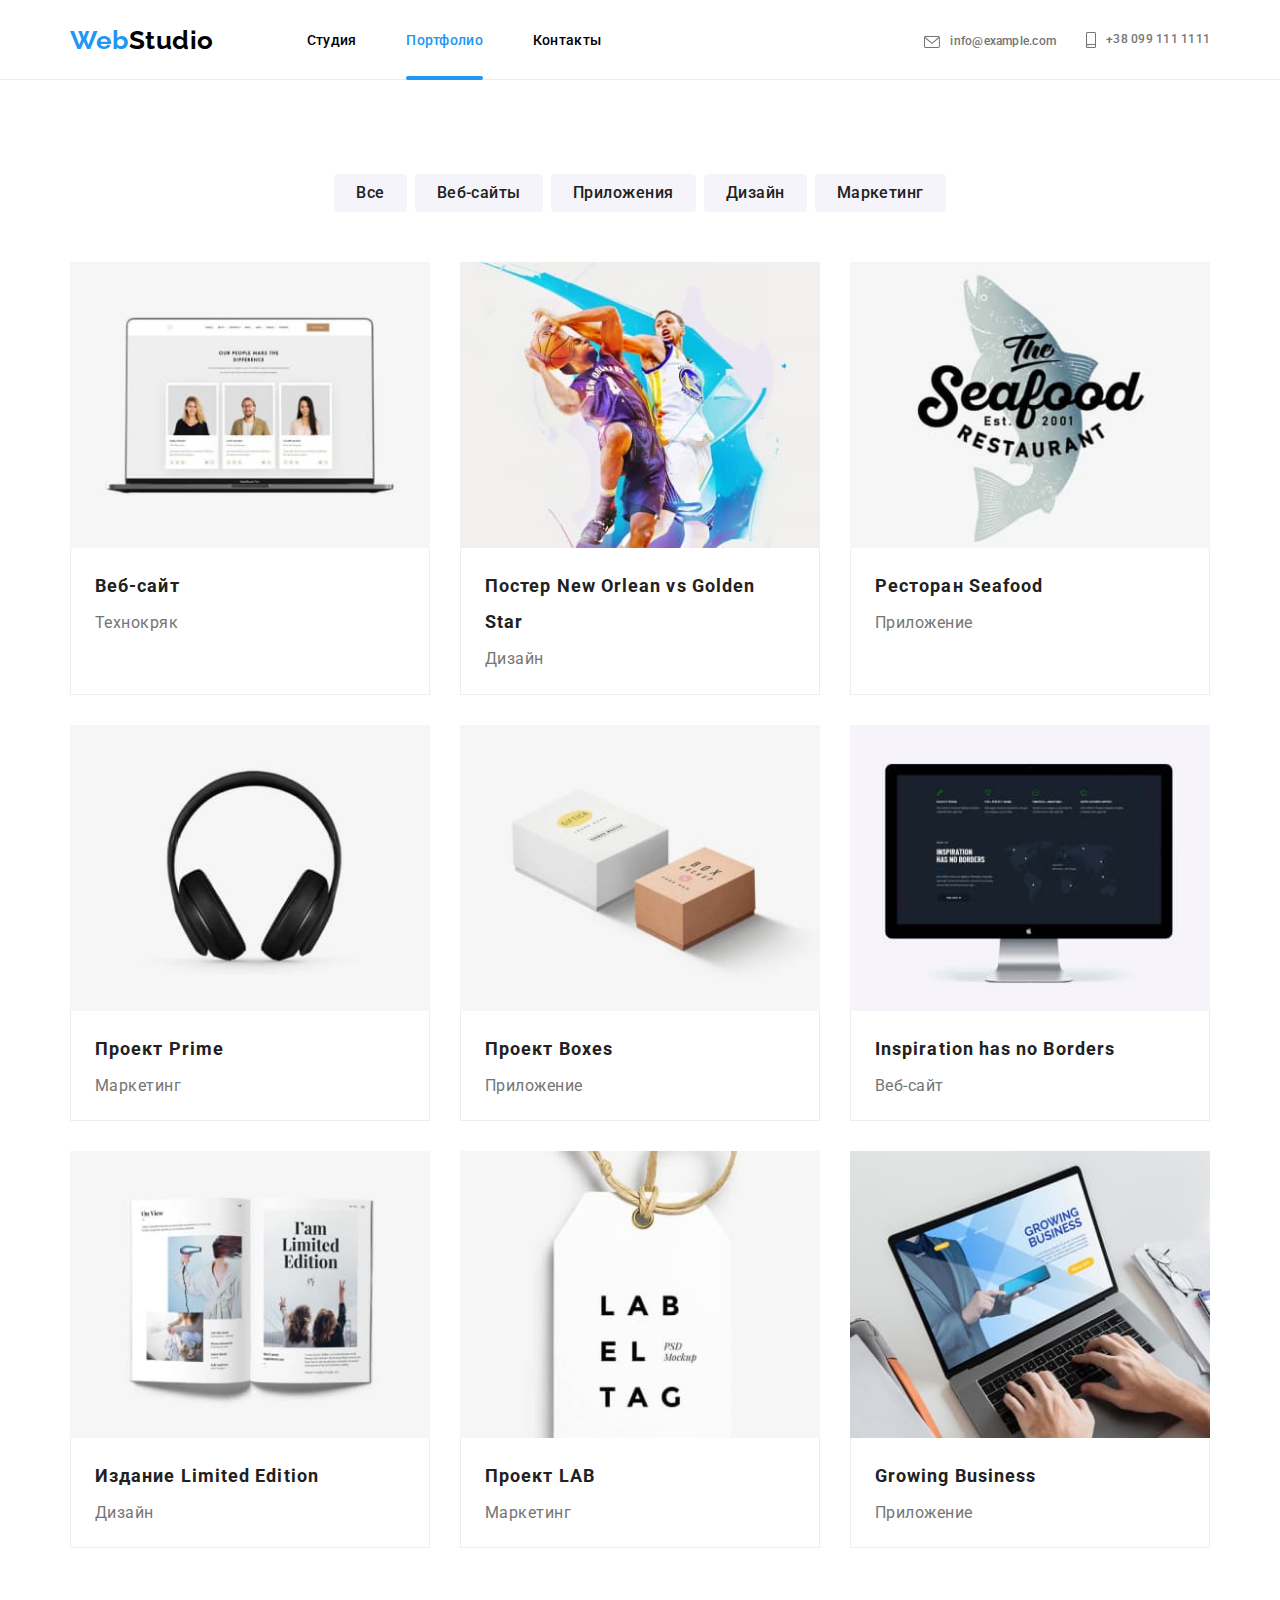
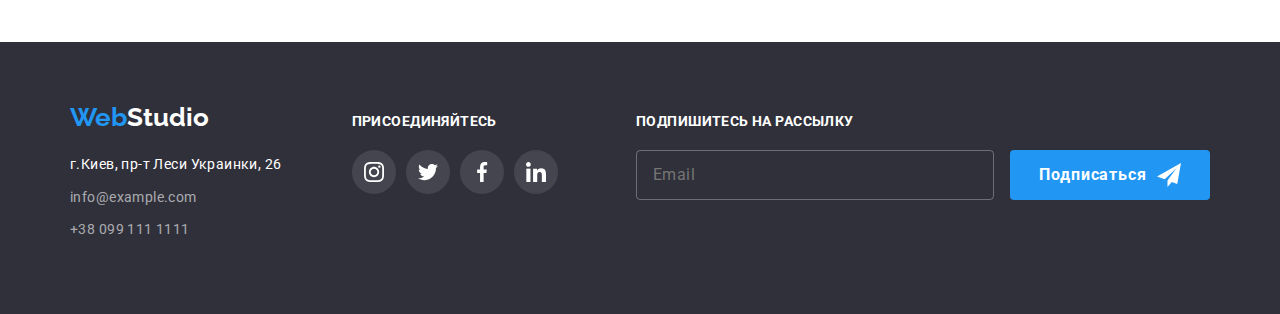
==== commit bf1f7905: "index.html" ====
--- a/portfolio.html
+++ b/portfolio.html
@@ -22,7 +22,7 @@
     <header class="header">
       <div class="container header__container">
         <a href="./index.html" lang="en" class="navigation__title"
-          >Web<span class="navigation__logo--black-color">studio</span></a
+          >Web<span class="navigation__logo--black-color">Studio</span></a
         >
 
         <nav class="navigation">
@@ -606,7 +606,7 @@
       <div class="container footer-container">
         <div class="footer-adress">
           <a href="./index.html" lang="en" class="footer-adress__title"
-            >Web<span class="footer-adress__logo--white-color">studio</span></a
+            >Web<span class="footer-adress__logo--white-color">Studio</span></a
           >
           <address>
             <ul class="footer-contacts">
--- a/css/main.min.css
+++ b/css/main.min.css
@@ -1,3 +1,3 @@
 :root{--primary-color-text: #212121;--secondary-text-color: #757575;--hero-text-color: #ffffff;--hero-background-color: #2f303a;--hero-button-ineractive-color: #188ce8;--ineractive-color: #2196f3;--active-color: #000000;--footer-text-color: rgba(255, 255, 255, 0.6);--portfolio-colors: #f5f4fa;--border-color: #ececec;--border-portfolio-color: #eeeeee;--hero-linear-gradient-color: #2f303a 40 %;--social-link-icon: #afb1b8;--social-icon-background: rgba(255, 255, 255, 0.1);--portfolio-box-shadow-color: 0px 1px 1px rgba(0, 0, 0, 0.12),
-    0px 4px 4px rgba(0, 0, 0, 0.06), 1px 4px 6px rgba(0, 0, 0, 0.16)}.visually-hidden{position:absolute;white-space:nowrap;width:1px;height:1px;overflow:hidden;border:0;padding:0;clip:rect(0 0 0 0);-webkit-clip-path:inset(50%);clip-path:inset(50%);margin:-1px}p,h1,h2,h3,h4,h5,h6{margin:0}ul{list-style:none;margin:0;padding:0}img{display:block;width:100%;height:auto}body{background-color:#fff;color:var(--secondary-text-color);font-family:Roboto, sans-serif}.adress__mail{text-decoration:none;letter-spacing:0.02em;color:var(--secondary-text-color);font-weight:500;font-size:14px;line-height:1.14;display:-webkit-box;display:-ms-flexbox;display:flex;-webkit-box-align:center;-ms-flex-align:center;align-items:center;-webkit-transition-property:color;transition-property:color;-webkit-transition-duration:250ms;transition-duration:250ms;-webkit-transition-timing-function:cubic-bezier(0.4, 0, 0.2, 1);transition-timing-function:cubic-bezier(0.4, 0, 0.2, 1)}.adress__mail:hover,.adress__mail:focus{color:var(--ineractive-color);outline:none}@media screen and (min-width: 767.98px){.adress__mail{font-size:12px;line-height:1.16;padding-top:20px;margin-bottom:10px}}@media screen and (min-width: 1199.98px){.adress__mail{font-size:12px;line-height:1.14}}.adress__phone{text-decoration:none;letter-spacing:0.02em;color:var(--secondary-text-color);font-weight:500;font-size:14px;line-height:1.2;display:-webkit-box;display:-ms-flexbox;display:flex;-webkit-box-align:center;-ms-flex-align:center;align-items:center;-webkit-transition-property:color;transition-property:color;-webkit-transition-duration:250ms;transition-duration:250ms;-webkit-transition-timing-function:cubic-bezier(0.4, 0, 0.2, 1);transition-timing-function:cubic-bezier(0.4, 0, 0.2, 1)}.adress__phone:hover,.adress__phone:focus{color:var(--ineractive-color);outline:none}@media screen and (min-width: 767.98px){.adress__phone{font-size:12px;line-height:1.16;padding-bottom:21px;font-size:12px}}@media screen and (min-width: 1199.98px){.adress__phone{font-size:12px;line-height:1.14;padding-top:32px;padding-bottom:32px}}.adress__icon{display:-webkit-box;display:-ms-flexbox;display:flex;fill:currentColor}.adress__icon:hover,.adress__icon:focus{color:var(--ineractive-color)}.adress__icon{margin-right:10px}.footer-contacts{font-style:normal;font-weight:400;letter-spacing:0.03em}.footer__map{color:var(--hero-text-color);text-decoration:none;font-size:14px;line-height:1.7;letter-spacing:0.03em;margin-bottom:9px;display:block;-webkit-transition-property:color;transition-property:color;-webkit-transition-duration:250ms;transition-duration:250ms;-webkit-transition-timing-function:cubic-bezier(0.4, 0, 0.2, 1);transition-timing-function:cubic-bezier(0.4, 0, 0.2, 1)}.footer__map:hover,.footer__map:focus{color:var(--ineractive-color);outline:none}.footer__email{color:var(--footer-text-color);text-decoration:none;font-size:14px;line-height:1.7;letter-spacing:0.03em;margin-bottom:9px;display:block;-webkit-transition-property:color;transition-property:color;-webkit-transition-duration:250ms;transition-duration:250ms;-webkit-transition-timing-function:cubic-bezier(0.4, 0, 0.2, 1);transition-timing-function:cubic-bezier(0.4, 0, 0.2, 1)}.footer__email:hover,.footer__email:focus{color:var(--ineractive-color);outline:none}.footer__tel{color:var(--footer-text-color);text-decoration:none;font-size:14px;line-height:1.7;letter-spacing:0.03em;display:block;-webkit-transition-property:color;transition-property:color;-webkit-transition-duration:250ms;transition-duration:250ms;-webkit-transition-timing-function:cubic-bezier(0.4, 0, 0.2, 1);transition-timing-function:cubic-bezier(0.4, 0, 0.2, 1)}.footer__tel:hover,.footer__tel:focus{color:var(--ineractive-color);outline:none}.container{width:100%;padding-left:15px;padding-right:15px;margin-left:auto;margin-right:auto;outline:3px solid blue}@media screen and (min-width: 480px){.container{width:450px}}@media screen and (min-width: 768px){.container{width:738px}}@media screen and (min-width: 1200px){.container{width:1170px}}.navigation__title{font-family:'Raleway', sans-serif;text-decoration:none;color:var(--ineractive-color);font-weight:700;font-size:26px;line-height:1.2;letter-spacing:0.02em;padding-top:24px;padding-bottom:25px}.navigation__logo--black-color{font-family:'Raleway', sans-serif;color:var(--active-color);font-weight:700;font-size:26px;line-height:1.2;letter-spacing:0.02em}.footer-adress__title{font-family:'Raleway', sans-serif;text-decoration:none;color:var(--ineractive-color);font-weight:700;font-size:26px;line-height:1.2;display:block;margin-bottom:20px}.footer-adress__logo--white-color{color:var(--hero-text-color);font-family:'Raleway', sans-serif;font-weight:700;text-decoration:none;font-size:26px;line-height:1.2}.backdrop{position:fixed;top:0;left:0;width:100vw;height:100vh;opacity:1;-webkit-transition-property:opacity, visibility;transition-property:opacity, visibility;-webkit-transition-duration:250ms;transition-duration:250ms;-webkit-transition-timing-function:cubic-bezier(0.4, 0, 0.2, 1);transition-timing-function:cubic-bezier(0.4, 0, 0.2, 1);background-color:rgba(0,0,0,0.2)}.backdrop.is-hidden{opacity:0;pointer-events:none;visibility:hidden}.backdrop.is-hidden .modal{-webkit-transform:translate(-50%, -50%) scale(0.9);transform:translate(-50%, -50%) scale(0.9)}.modal{position:absolute;max-height:609px;padding:40px;top:50%;left:50%;visibility:visible;-webkit-transform:translate(-50%, -50%) scale(1);transform:translate(-50%, -50%) scale(1);-webkit-transition-property:visibility, -webkit-transform;transition-property:visibility, -webkit-transform;transition-property:transform, visibility;transition-property:transform, visibility, -webkit-transform;-webkit-transition-duration:250ms;transition-duration:250ms;-webkit-transition-timing-function:cubic-bezier(0.4, 0, 0.2, 1);transition-timing-function:cubic-bezier(0.4, 0, 0.2, 1);border-radius:4px;background-color:#fff;-webkit-box-shadow:0px 1px 3px rgba(0,0,0,0.12),0px 1px 1px rgba(0,0,0,0.14),0px 2px 1px rgba(0,0,0,0.2);box-shadow:0px 1px 3px rgba(0,0,0,0.12),0px 1px 1px rgba(0,0,0,0.14),0px 2px 1px rgba(0,0,0,0.2)}@media screen and (max-width: 479px){.modal{width:100%}}@media screen and (min-width: 480px){.modal{width:450px}}@media screen and (min-width: 1199.98px){.modal{width:528px;min-height:581px}}.close-button{position:absolute;display:-webkit-box;display:-ms-flexbox;display:flex;-webkit-box-align:center;-ms-flex-align:center;align-items:center;-webkit-box-pack:center;-ms-flex-pack:center;justify-content:center;top:8px;right:8px;width:30px;height:30px;margin:0;padding:0;cursor:pointer;border-radius:50%;border:1px solid rgba(0,0,0,0.1);color:#000000;background-color:#fff;-webkit-transition-property:color, -webkit-box-shadow;transition-property:color, -webkit-box-shadow;transition-property:color, box-shadow;transition-property:color, box-shadow, -webkit-box-shadow;-webkit-transition-duration:250ms;transition-duration:250ms;-webkit-transition-timing-function:cubic-bezier(0.4, 0, 0.2, 1);transition-timing-function:cubic-bezier(0.4, 0, 0.2, 1)}.close-button:hover,.close-button:focus{color:#2196f3;-webkit-box-shadow:0px 1px 3px rgba(0,0,0,0.12),0px 1px 1px rgba(0,0,0,0.14),0px 2px 1px rgba(0,0,0,0.2);box-shadow:0px 1px 3px rgba(0,0,0,0.12),0px 1px 1px rgba(0,0,0,0.14),0px 2px 1px rgba(0,0,0,0.2)}.icon-close{fill:currentColor}.form-field{margin-bottom:10px}.modal-title{font-weight:700;font-size:20px;line-height:1.15;text-align:center;letter-spacing:0.03em;color:#212121;margin-bottom:12px}.modal-input{width:100%;height:40px;padding-left:42px;border:1px solid rgba(33,33,33,0.2);border-radius:4px;-webkit-transition-property:border-color;transition-property:border-color;-webkit-transition-duration:250ms;transition-duration:250ms;-webkit-transition-timing-function:cubic-bezier(0.4, 0, 0.2, 1);transition-timing-function:cubic-bezier(0.4, 0, 0.2, 1);cursor:pointer}.modal-input:hover,.modal-input:focus{border-color:var(--ineractive-color);outline:none}.form-wrap{position:relative}.modal-icon{position:absolute;left:12px;top:50%;-webkit-transform:translateY(-50%);transform:translateY(-50%)}.modal-input:hover+.modal-icon,.modal-input:focus+.modal-icon{fill:var(--ineractive-color)}.label-name{display:block;cursor:pointer;margin-bottom:4px;font-weight:400;font-size:12px;line-height:1.16;letter-spacing:0.01em;color:#757575}.form-comment{margin-bottom:20px}.label-comment{width:100%;height:120px;padding:12px 16px;border:1px solid rgba(33,33,33,0.2);border-radius:4px;resize:none;-webkit-transition-property:border-color;transition-property:border-color;-webkit-transition-duration:250ms;transition-duration:250ms;-webkit-transition-timing-function:cubic-bezier(0.4, 0, 0.2, 1);transition-timing-function:cubic-bezier(0.4, 0, 0.2, 1)}.label-comment:hover,.label-comment:focus{border-color:var(--ineractive-color);outline:none}.label-comment::-webkit-input-placeholder{font-weight:400;font-size:12px;line-height:1.16;letter-spacing:0.01em;color:rgba(117,117,117,0.5)}.label-comment:-ms-input-placeholder{font-weight:400;font-size:12px;line-height:1.16;letter-spacing:0.01em;color:rgba(117,117,117,0.5)}.label-comment::-ms-input-placeholder{font-weight:400;font-size:12px;line-height:1.16;letter-spacing:0.01em;color:rgba(117,117,117,0.5)}.label-comment::placeholder{font-weight:400;font-size:12px;line-height:1.16;letter-spacing:0.01em;color:rgba(117,117,117,0.5)}.form-checkbox{margin-bottom:30px}.modal-check{display:-webkit-box;display:-ms-flexbox;display:flex;-webkit-box-align:center;-ms-flex-align:center;align-items:center;font-weight:400;font-size:14px;line-height:1.71;letter-spacing:0.03em;color:#757575}.modal-check svg{display:-webkit-box;display:-ms-flexbox;display:flex;-webkit-box-align:center;-ms-flex-align:center;align-items:center;-webkit-box-pack:center;-ms-flex-pack:center;justify-content:center;margin-right:9px;border:2px solid var(--primary-color-text);border-radius:2px;-webkit-transition-property:background-color, fill, border;transition-property:background-color, fill, border;-webkit-transition-duration:250ms;transition-duration:250ms;-webkit-transition-timing-function:cubic-bezier(0.4, 0, 0.2, 1);transition-timing-function:cubic-bezier(0.4, 0, 0.2, 1)}.check-icon{fill:transparent}.modal-checkbox-custom:focus+.modal-check svg{outline:1px solid var(--ineractive-color)}.modal-checkbox-custom:checked+.modal-check svg{background-color:var(--ineractive-color);border:none}.modal-checkbox-custom:checked+.modal-check svg{fill:#ffffff}.checkbox-terms{font-weight:400;font-size:14px;line-height:1.71;letter-spacing:0.03em;color:var(--ineractive-color)}.btn-div{display:-webkit-box;display:-ms-flexbox;display:flex;-webkit-box-align:center;-ms-flex-align:center;align-items:center;text-align:center;-webkit-box-pack:center;-ms-flex-pack:center;justify-content:center}.btn-submit{min-width:200px;height:50px;padding:10px 56px;cursor:pointer;font-weight:700;font-size:16px;line-height:1.87;letter-spacing:0.06em;color:#ffffff;background-color:var(--ineractive-color);-webkit-box-shadow:0px 4px 4px rgba(0,0,0,0.15);box-shadow:0px 4px 4px rgba(0,0,0,0.15);border:none;border-radius:4px;-webkit-transition-property:color, background-color, -webkit-box-shadow;transition-property:color, background-color, -webkit-box-shadow;transition-property:color, background-color, box-shadow;transition-property:color, background-color, box-shadow, -webkit-box-shadow;-webkit-transition-duration:250ms;transition-duration:250ms;-webkit-transition-timing-function:cubic-bezier(0.4, 0, 0.2, 1);transition-timing-function:cubic-bezier(0.4, 0, 0.2, 1)}.btn-submit:hover,.btn-submit:focus{color:#ffffff;background-color:var(--hero-button-ineractive-color);-webkit-box-shadow:0px 4px 4px rgba(0,0,0,0.15);box-shadow:0px 4px 4px rgba(0,0,0,0.15);outline:none}.header{position:relative;border-bottom:1px solid var(--border-color);max-height:80px;margin-left:auto;margin-right:auto}.header__container{position:relative;display:-webkit-box;display:-ms-flexbox;display:flex;-webkit-box-align:center;-ms-flex-align:center;align-items:center}.navigation{display:none}@media screen and (min-width: 767.98px){.navigation{display:-webkit-box;display:-ms-flexbox;display:flex;-webkit-box-align:center;-ms-flex-align:center;align-items:center}}.nav{display:none}@media screen and (min-width: 767.98px){.nav{display:-webkit-box;display:-ms-flexbox;display:flex;margin-left:93px}}.nav__item+.nav__item{margin-left:50px}.nav__link{position:relative}.nav__link{color:var(--active-color);font-weight:500;font-size:14px;line-height:1.8;text-decoration:none;letter-spacing:0.02em;padding-top:32px;padding-bottom:32px;-webkit-transition-property:color;transition-property:color;-webkit-transition-duration:250ms;transition-duration:250ms;-webkit-transition-timing-function:cubic-bezier(0.4, 0, 0.2, 1);transition-timing-function:cubic-bezier(0.4, 0, 0.2, 1)}.nav__link:hover,.nav__link:focus{color:var(--ineractive-color);outline:none}.adress-list{display:none}@media screen and (min-width: 767.98px){.adress-list{display:block;margin-left:auto}}@media screen and (min-width: 1199.98px){.adress-list{display:-webkit-box;display:-ms-flexbox;display:flex;-webkit-box-align:baseline;-ms-flex-align:baseline;align-items:baseline;margin-left:auto}}@media screen and (min-width: 1199.98px){.adress__item+.adress__item{margin-left:30px}}.mob-menu{width:100%;height:100%;display:-webkit-box;display:-ms-flexbox;display:flex;-webkit-box-orient:vertical;-webkit-box-direction:normal;-ms-flex-direction:column;flex-direction:column;-webkit-box-pack:justify;-ms-flex-pack:justify;justify-content:space-between}@media screen and (min-width: 767.98px){.mob-menu{display:none}}.mob-menu__container{position:fixed;background-color:#fff;width:100vw;height:100%;overflow:auto;padding-top:48px;padding-bottom:48px;top:0;left:0;opacity:0;visibility:hidden;pointer-events:none}@media screen and (min-width: 767.98px){.mob-menu__container{display:none}}.open-menu-btn,.close-menu-btn{position:absolute;top:10px;right:15px;width:40px;height:40px;background-color:transparent;border:none;cursor:pointer}@media screen and (min-width: 767.98px){.open-menu-btn,.close-menu-btn{display:none}}.mob-menu__container.is-open{z-index:999;opacity:1;visibility:visible;pointer-events:auto}.mob-menu__item:not(:last-child){margin-bottom:32px}.mob-menu__link{text-decoration:none;font-family:'Roboto';font-style:normal;font-weight:500;font-size:40px;line-height:1.17;letter-spacing:0.02em;color:#212121}.mob-adress__item:not(:last-child){margin-bottom:32px}.mob-adress__phone{text-decoration:none;font-weight:500;font-size:34px;line-height:1.17;letter-spacing:0.02em;color:#2196F3}.mob-adress__mail{text-decoration:none;font-weight:500;font-size:24px;line-height:28px;letter-spacing:0.02em;color:#757575}.mob-adress__icon{display:none}.current{color:var(--ineractive-color)}@media screen and (min-width: 767.98px){.current{color:var(--ineractive-color)}.current::after{content:'';position:absolute;top:76px;left:0;width:100%;height:4px;border-radius:2px;background-color:var(--ineractive-color)}}.mob-menu-social__list{display:-webkit-box;display:-ms-flexbox;display:flex;-ms-flex-wrap:wrap;flex-wrap:wrap;-webkit-box-align:baseline;-ms-flex-align:baseline;align-items:baseline}.mob-menu-social__item+.mob-menu-social__item{margin-left:20px}.mob-menu-social__item:not(:last-child){border-right:1px solid rgba(33,33,33,0.2)}.mob-menu-social__link{position:relative;padding-right:10px;text-decoration:none;font-style:normal;font-weight:500;font-size:18px;line-height:1.22;letter-spacing:0.02em;color:#2196F3}.hero-section{text-align:center;width:100vw;padding-top:118px;padding-bottom:118px}@media screen and (min-width: 767.98px){.hero-section{text-align:center;width:780px;padding-top:118px;padding-bottom:118px}}@media screen and (min-width: 1199.98px){.hero-section{text-align:center;width:1600px;padding-top:200px;padding-bottom:200px}}.hero__container{width:100vw}@media screen and (min-width: 767.98px){.hero__container{width:360px}}@media screen and (min-width: 1199.98px){.hero__container{width:696px}}.overlay{max-width:100vw;margin-left:auto;margin-right:auto;background-color:var(--hero-background-color);background-image:-webkit-gradient(linear, left top, right top, from(rgba(47,48,58,0.4)), to(rgba(47,48,58,0.4))),url(../images/hero-img-tel.jpg);background-image:linear-gradient(to right, rgba(47,48,58,0.4), rgba(47,48,58,0.4)),url(../images/hero-img-tel.jpg);background-position:center;background-repeat:no-repeat;background-size:cover}@media (min-device-pixel-ratio: 2), (-webkit-min-device-pixel-ratio: 2), (min-resolution: 192dpi), (min-resolution: 2dppx){.overlay .box{background-image:url(/images/hero-img-tel-2x.jpg)}}@media screen and (min-width: 767.98px){.overlay{width:100%;background-image:-webkit-gradient(linear, left top, right top, from(rgba(47,48,58,0.4)), to(rgba(47,48,58,0.4))),url(../images/hero-img-tab.jpg);background-image:linear-gradient(to right, rgba(47,48,58,0.4), rgba(47,48,58,0.4)),url(../images/hero-img-tab.jpg)}}@media screen and (min-width: 767.98px) and (min-device-pixel-ratio: 2), screen and (min-width: 767.98px) and (-webkit-min-device-pixel-ratio: 2), screen and (min-width: 767.98px) and (min-resolution: 192dpi), screen and (min-width: 767.98px) and (min-resolution: 2dppx){.overlay .box{background-image:url(/images/hero-img-tab-2x.jpg)}}@media screen and (min-width: 1199.98px){.overlay{max-width:100vw;height:600px;margin-left:auto;margin-right:auto;background-color:var(--hero-background-color);background-image:-webkit-gradient(linear, left top, right top, from(rgba(47,48,58,0.4)), to(rgba(47,48,58,0.4))),url(../images/hero.jpg);background-image:linear-gradient(to right, rgba(47,48,58,0.4), rgba(47,48,58,0.4)),url(../images/hero.jpg)}}@media screen and (min-width: 1199.98px) and (min-device-pixel-ratio: 2), screen and (min-width: 1199.98px) and (-webkit-min-device-pixel-ratio: 2), screen and (min-width: 1199.98px) and (min-resolution: 192dpi), screen and (min-width: 1199.98px) and (min-resolution: 2dppx){.overlay .box{background-image:url(../images/hero-img-2x.jpg)}}.hero__title{color:var(--hero-text-color);font-weight:900;font-size:26px;line-height:1.6;text-align:center;letter-spacing:0.06em;text-transform:uppercase;margin-bottom:30px;margin-left:auto;margin-right:auto}@media screen and (min-width: 1199.98px){.hero__title{color:var(--hero-text-color);font-weight:900;font-size:44px;line-height:1.4;text-align:center;letter-spacing:0.06em;text-transform:uppercase;margin-bottom:30px;margin-left:auto;margin-right:auto}}.hero__button{color:var(--hero-text-color);background-color:var(--ineractive-color);font-family:inherit;font-weight:700;font-size:16px;line-height:1.87;-webkit-box-align:center;-ms-flex-align:center;align-items:center;text-align:center;cursor:pointer;letter-spacing:0.06em;border-radius:4px;border:none;min-width:200px;height:50px;-webkit-transition-property:color, background-color, -webkit-box-shadow;transition-property:color, background-color, -webkit-box-shadow;transition-property:color, background-color, box-shadow;transition-property:color, background-color, box-shadow, -webkit-box-shadow;-webkit-transition-duration:250ms;transition-duration:250ms;-webkit-transition-timing-function:cubic-bezier(0.4, 0, 0.2, 1);transition-timing-function:cubic-bezier(0.4, 0, 0.2, 1)}.hero__button:hover,.hero__button:focus{color:var(--hero-text-color);background-color:var(--hero-button-ineractive-color);-webkit-box-shadow:0px 4px 4px rgba(0,0,0,0.15);box-shadow:0px 4px 4px rgba(0,0,0,0.15);outline:none}.team-section,.clients-section{padding-top:60px;padding-bottom:60px;padding-right:15px;padding-left:15px}@media screen and (min-width: 1199.98px){.team-section,.clients-section{padding-top:94px;padding-bottom:94px}}.team-section{background-color:var(--portfolio-colors)}.section{padding-top:60px;padding-bottom:60px}@media screen and (min-width: 767.98px){.section{padding-top:60px;padding-bottom:60px}}@media screen and (min-width: 1199.98px){.section{padding-top:94px;padding-bottom:47px}}.features-list{text-align:left}@media screen and (min-width: 767.98px){.features-list{display:-webkit-box;display:-ms-flexbox;display:flex;-ms-flex-wrap:wrap;flex-wrap:wrap;margin-left:-30px}}@media screen and (min-width: 1199.98px){.features-list{display:-webkit-box;display:-ms-flexbox;display:flex;-ms-flex-wrap:nowrap;flex-wrap:nowrap;margin-left:-30px}}@media screen and (min-width: 767.98px){.features-list__item{-ms-flex-preferred-size:calc(100% / 2 - 30px);flex-basis:calc(100% / 2 - 30px);margin-left:30px}}@media screen and (min-width: 1199.98px){.features-list__item{-ms-flex-preferred-size:calc(100% / 4 - 30px);flex-basis:calc(100% / 4 - 30px);margin-left:30px}}.features-list__title{color:var(--active-color);font-weight:700;font-size:14px;line-height:1.14;letter-spacing:0.03em;text-transform:uppercase;margin-bottom:10px}.features-list__text{color:var(--secondary-text-color);font-size:14px;line-height:1.71;letter-spacing:0.03em}.features-list__box{display:-webkit-box;display:-ms-flexbox;display:flex;-webkit-box-pack:center;-ms-flex-pack:center;justify-content:center;-webkit-box-align:center;-ms-flex-align:center;align-items:center;margin-bottom:30px;background-color:var(--portfolio-colors);width:100%;height:120px;border-radius:4px}.about-section{padding-top:47px;padding-bottom:94px;display:none}@media screen and (min-width: 1199.98px){.about-section{display:block}}.about-list__decor-item{position:relative}.description{position:absolute;bottom:0;left:0;width:100%;height:70px;background-image:-webkit-gradient(linear, left top, left bottom, from(rgba(47,48,58,0.8)), to(rgba(47,48,58,0.8)));background-image:linear-gradient(rgba(47,48,58,0.8), rgba(47,48,58,0.8))}.description__text-one{position:absolute;bottom:27px;left:82px;color:#ffffff;font-weight:700;font-size:14px;line-height:1.14;text-align:center;letter-spacing:0.03em;text-transform:uppercase}.description__text-two{position:absolute;bottom:27px;left:85px;color:#ffffff;font-weight:700;font-size:14px;line-height:1.14;text-align:center;letter-spacing:0.03em;text-transform:uppercase}.description__text-three{position:absolute;bottom:27px;left:90px;color:#ffffff;font-weight:700;font-size:14px;line-height:1.14;text-align:center;letter-spacing:0.03em;text-transform:uppercase}.about-list{display:-webkit-box;display:-ms-flexbox;display:flex;margin-left:-30px}.about-list__item{-ms-flex-preferred-size:calc(100% / 3 - 30px);flex-basis:calc(100% / 3 - 30px);margin-left:30px}.about-us__title,.our-team__title{color:var(--primary-color-text);font-weight:700;font-size:36px;line-height:1.5;letter-spacing:0.03em;margin-bottom:50px;text-align:center}.team__container{margin-left:auto;margin-right:auto;padding-left:15px;padding-right:15px}.team-list{text-align:center;margin-bottom:-30px}@media screen and (min-width: 767.98px){.team-list{display:-webkit-box;display:-ms-flexbox;display:flex;-ms-flex-wrap:wrap;flex-wrap:wrap;margin-left:-30px}}@media screen and (min-width: 1199.98px){.team-list{display:-webkit-box;display:-ms-flexbox;display:flex;-ms-flex-wrap:nowrap;flex-wrap:nowrap;margin-left:-30px}}.team-list__item{margin-bottom:30px}@media screen and (min-width: 767.98px){.team-list__item{-ms-flex-preferred-size:calc(100% / 2 - 30px);flex-basis:calc(100% / 2 - 30px);margin-left:30px}}@media screen and (min-width: 1199.98px){.team-list__item{-ms-flex-preferred-size:calc(100% / 4 - 30px);flex-basis:calc(100% / 4 - 30px);margin-left:30px}}.team-list__item{-webkit-box-shadow:0px 1px 3px rgba(0,0,0,0.12),0px 1px 1px rgba(0,0,0,0.14),0px 2px 1px rgba(0,0,0,0.2);box-shadow:0px 1px 3px rgba(0,0,0,0.12),0px 1px 1px rgba(0,0,0,0.14),0px 2px 1px rgba(0,0,0,0.2);border-radius:0px 0px 4px 4px}.team-member{background-color:var(--hero-text-color);padding-top:30px;padding-bottom:30px;border-radius:0px 0px 4px 4px}.team-member__name{color:var(--primary-color-text);font-weight:500;font-size:16px;line-height:1.2;letter-spacing:0.03em;margin-bottom:10px}.team-member__position{color:var(--secondary-text-color);font-size:16px;line-height:1.8;letter-spacing:0.03em;margin-bottom:16px}.team-social-list{display:-webkit-box;display:-ms-flexbox;display:flex;-webkit-box-pack:center;-ms-flex-pack:center;justify-content:center}.team-social__item+.team-social__item{margin-left:10px}.team-social__link{width:44px;height:44px;border-radius:50%;display:-webkit-box;display:-ms-flexbox;display:flex;-webkit-box-align:center;-ms-flex-align:center;align-items:center;-webkit-box-pack:center;-ms-flex-pack:center;justify-content:center;color:var(--social-link-icon);-webkit-transition-property:color, background-color, border-color;transition-property:color, background-color, border-color;-webkit-transition-duration:250ms;transition-duration:250ms;-webkit-transition-timing-function:cubic-bezier(0.4, 0, 0.2, 1);transition-timing-function:cubic-bezier(0.4, 0, 0.2, 1)}.team-social__link:hover,.team-social__link:focus{background-color:var(--ineractive-color);color:var(--hero-text-color);border-color:var(--ineractive-color);outline:none}.team-social__icon{fill:currentColor}.footer{height:100%;background-color:var(--hero-background-color);margin-left:auto;margin-right:auto;padding-top:60px;padding-bottom:60px}@media screen and (max-width: 767px){.footer-adress{text-align:center;margin-bottom:60px}}@media screen and (min-width: 1199.98px){.footer-container{display:-webkit-box;display:-ms-flexbox;display:flex;-webkit-box-align:baseline;-ms-flex-align:baseline;align-items:baseline}}@media screen and (min-width: 767.98px){.footer-adress__tablet{display:-webkit-box;display:-ms-flexbox;display:flex;-webkit-box-align:baseline;-ms-flex-align:baseline;align-items:baseline;-ms-flex-pack:distribute;justify-content:space-around}}.footer-join-us{text-align:center;font-weight:700;font-style:normal;font-size:14px;line-height:1.14;letter-spacing:0.03em;text-transform:uppercase;color:var(--hero-text-color);margin-bottom:20px}@media screen and (min-width: 1199.98px){.footer-socials{display:-webkit-box;display:-ms-flexbox;display:flex;-webkit-box-align:start;-ms-flex-align:start;align-items:flex-start;margin-left:70px;-webkit-box-orient:vertical;-webkit-box-direction:normal;-ms-flex-direction:column;flex-direction:column}}.footer-social-list{display:-webkit-box;display:-ms-flexbox;display:flex;-webkit-box-pack:center;-ms-flex-pack:center;justify-content:center;margin-bottom:60px}.footer-social__item+.footer-social__item{margin-left:10px}.footer-social__link{width:44px;height:44px;border-radius:50%;display:-webkit-box;display:-ms-flexbox;display:flex;-webkit-box-align:center;-ms-flex-align:center;align-items:center;-webkit-box-pack:center;-ms-flex-pack:center;justify-content:center;background-color:var(--social-icon-background);color:var(--hero-text-color);-webkit-transition-property:color, background-color, border-color;transition-property:color, background-color, border-color;-webkit-transition-duration:250ms;transition-duration:250ms;-webkit-transition-timing-function:cubic-bezier(0.4, 0, 0.2, 1);transition-timing-function:cubic-bezier(0.4, 0, 0.2, 1)}.footer-social__link:hover,.footer-social__link:focus{background-color:var(--ineractive-color);border-color:var(--ineractive-color);color:var(--hero-text-color);outline:none}.footer-social__icon{fill:currentColor}@media screen and (min-width: 767.98px){.footer-subscribe{display:-webkit-box;display:-ms-flexbox;display:flex;-webkit-box-pack:center;-ms-flex-pack:center;justify-content:center}}@media screen and (min-width: 1199.98px){.footer-subscribe{display:-webkit-box;display:-ms-flexbox;display:flex;-webkit-box-align:baseline;-ms-flex-align:baseline;align-items:baseline;margin-left:auto}}.footer-subscribe__text{text-align:center;margin-bottom:20px;font-weight:700;font-size:14px;line-height:1.14;letter-spacing:0.03em;text-transform:uppercase;color:#ffffff}.footer-subscribe__mail{margin-bottom:20px;width:100%;height:50px;padding-left:16px;padding-top:15px;padding-bottom:15px;font-weight:400;font-size:16px;line-height:20px;letter-spacing:0.03em;color:rgba(255,255,255,0.6);background-color:transparent;border:1px solid rgba(255,255,255,0.3);border-radius:4px}@media screen and (min-width: 767.98px){.footer-subscribe__mail{width:450px}}@media screen and (min-width: 1199.98px){.footer-subscribe__mail{margin-bottom:0;width:358px}}.footer-subscribe__mail:focus{outline:none}.footer-subscribe__btn{display:-webkit-box;display:-ms-flexbox;display:flex;margin:0 auto;-webkit-box-align:center;-ms-flex-align:center;align-items:center;-webkit-box-pack:center;-ms-flex-pack:center;justify-content:center;text-align:center;min-width:200px;height:50px;cursor:pointer;font-weight:700;font-size:16px;line-height:30px;letter-spacing:0.06em;color:#ffffff;background:#2196f3;border-color:transparent;border-radius:4px;-webkit-transition-property:background-color;transition-property:background-color;-webkit-transition-duration:250ms;transition-duration:250ms;-webkit-transition-timing-function:cubic-bezier(0.4, 0, 0.2, 1);transition-timing-function:cubic-bezier(0.4, 0, 0.2, 1)}@media screen and (min-width: 1199.98px){.footer-subscribe__btn{display:-webkit-inline-box;display:-ms-inline-flexbox;display:inline-flex;margin-left:12px}}.footer-subscribe__btn:hover,.footer-subscribe__btn:focus{background-color:var(--hero-button-ineractive-color);outline:none}.footer-subscribe__icon-send{margin-left:10px}.portfolio-section{padding-top:60px;padding-bottom:60px}@media screen and (min-width: 1199.98px){.portfolio-section{padding-top:94px;padding-bottom:94px}}.buttons-list{display:-webkit-box;display:-ms-flexbox;display:flex;-ms-flex-wrap:wrap;flex-wrap:wrap}@media screen and (min-width: 767.98px){.buttons-list{display:-webkit-box;display:-ms-flexbox;display:flex;-webkit-box-align:center;-ms-flex-align:center;align-items:center;-webkit-box-pack:center;-ms-flex-pack:center;justify-content:center;margin-bottom:50px}}.buttons-list__item+.buttons-list__item{margin-left:8px}@media screen and (max-width: 767px){.buttons-list__item :nth-child(-n+3){margin-bottom:15px}}.buttons-list__btn{color:var(--primary-color-text);background-color:var(--portfolio-colors);font-family:inherit;cursor:pointer;font-weight:500;font-size:16px;line-height:1.6;letter-spacing:0.03em;padding:6px 22px;border-radius:4px;border:none;-webkit-transition-property:color, background-color, border-color, -webkit-box-shadow;transition-property:color, background-color, border-color, -webkit-box-shadow;transition-property:color, background-color, border-color, box-shadow;transition-property:color, background-color, border-color, box-shadow, -webkit-box-shadow;-webkit-transition-duration:250ms;transition-duration:250ms;-webkit-transition-timing-function:cubic-bezier(0.4, 0, 0.2, 1);transition-timing-function:cubic-bezier(0.4, 0, 0.2, 1)}.buttons-list__btn:hover,.buttons-list__btn:focus{color:var(--hero-text-color);background-color:var(--ineractive-color);border-color:var(--ineractive-color);-webkit-box-shadow:0px 3px 1px rgba(0,0,0,0.1),0px 1px 2px rgba(0,0,0,0.08),0px 2px 2px rgba(0,0,0,0.12);box-shadow:0px 3px 1px rgba(0,0,0,0.1),0px 1px 2px rgba(0,0,0,0.08),0px 2px 2px rgba(0,0,0,0.12);outline:none}.example-list{text-align:left;margin-top:40px;margin-bottom:-30px}@media screen and (min-width: 767.98px){.example-list{display:-webkit-box;display:-ms-flexbox;display:flex;-ms-flex-wrap:wrap;flex-wrap:wrap;margin-left:-30px}}@media screen and (min-width: 1199.98px){.example-list{display:-webkit-box;display:-ms-flexbox;display:flex;-ms-flex-wrap:wrap;flex-wrap:wrap;margin-left:-30px}}.example-list__link{display:-webkit-box;display:-ms-flexbox;display:flex;text-decoration:none;outline:none;height:100%;-webkit-box-orient:vertical;-webkit-box-direction:normal;-ms-flex-direction:column;flex-direction:column}.example-list__link:hover,.example-list__link:focus{-webkit-box-shadow:0px 1px 1px rgba(0,0,0,0.12),0px 4px 4px rgba(0,0,0,0.06),1px 4px 6px rgba(0,0,0,0.16);box-shadow:0px 1px 1px rgba(0,0,0,0.12),0px 4px 4px rgba(0,0,0,0.06),1px 4px 6px rgba(0,0,0,0.16)}.example-list__image{position:relative;overflow:hidden}.example-list__animation{position:absolute;overflow:scroll;bottom:0;left:0;width:100%;height:100%;background-color:rgba(33,150,243,0.9);-webkit-transform:translateY(101%);transform:translateY(101%);-webkit-transition-property:-webkit-transform, -webkit-box-shadow;transition-property:-webkit-transform, -webkit-box-shadow;transition-property:transform, box-shadow;transition-property:transform, box-shadow, -webkit-transform, -webkit-box-shadow;-webkit-transition-duration:250ms;transition-duration:250ms;-webkit-transition-timing-function:cubic-bezier(0.4, 0, 0.2, 1);transition-timing-function:cubic-bezier(0.4, 0, 0.2, 1)}.example-list__link:hover .example-list__animation,.example-list__link:focus .example-list__animation{-webkit-transform:translateY(0);transform:translateY(0)}.example-list__animation-text{position:absolute;width:100%;height:100%;top:50%;left:50%;-webkit-transform:translate(-50%, -50%);transform:translate(-50%, -50%);font-size:18px;line-height:1.55;letter-spacing:0.03em;color:#ffffff}@media screen and (min-width: 767.98px){.example-list__animation-text{width:322px;height:168px}}.example-list__item{margin-bottom:30px;-webkit-transition-property:-webkit-box-shadow;transition-property:-webkit-box-shadow;transition-property:box-shadow;transition-property:box-shadow, -webkit-box-shadow;-webkit-transition-duration:250ms;transition-duration:250ms;-webkit-transition-timing-function:cubic-bezier(0.4, 0, 0.2, 1);transition-timing-function:cubic-bezier(0.4, 0, 0.2, 1)}@media screen and (min-width: 767.98px){.example-list__item{-ms-flex-preferred-size:calc(100% / 2 - 30px);flex-basis:calc(100% / 2 - 30px);margin-left:30px}}@media screen and (min-width: 1199.98px){.example-list__item{-ms-flex-preferred-size:calc(100% / 3 - 30px);flex-basis:calc(100% / 3 - 30px);margin-left:30px}}.example-list__item:hover,.example-list__item:focus{-webkit-box-shadow:0px 1px 1px rgba(0,0,0,0.12),0px 4px 4px rgba(0,0,0,0.06),1px 4px 6px rgba(0,0,0,0.16);box-shadow:0px 1px 1px rgba(0,0,0,0.12),0px 4px 4px rgba(0,0,0,0.06),1px 4px 6px rgba(0,0,0,0.16)}.example-list__description{-webkit-box-flex:1;-ms-flex-positive:1;flex-grow:1;padding:20px 24px;border-bottom:1px solid var(--border-portfolio-color);border-left:1px solid var(--border-portfolio-color);border-right:1px solid var(--border-portfolio-color)}.example-list__title{color:var(--primary-color-text);font-style:700;font-size:18px;line-height:2;letter-spacing:0.06em;margin-bottom:4px}.example-list__text{color:var(--secondary-text-color);font-size:16px;line-height:1.87;letter-spacing:0.03em}.clients__title{font-weight:700;font-weight:bold;font-size:36px;line-height:1.16;text-align:center;letter-spacing:0.03em;color:var(--primary-color-text);margin-bottom:50px}.our-clients-list{display:-webkit-box;display:-ms-flexbox;display:flex;-ms-flex-wrap:wrap;flex-wrap:wrap;-webkit-box-pack:center;-ms-flex-pack:center;justify-content:center;margin-left:auto;margin-bottom:auto}.our-clients__item{width:170px;height:92px;margin-bottom:30px;-ms-flex-preferred-size:calc(100% / 2 - 30px);flex-basis:calc(100% / 2 - 30px);margin-left:30px}.our-clients__item:not(:first-child){margin-left:30px}@media screen and (min-width: 767.98px){.our-clients__item{-ms-flex-preferred-size:calc(100% / 3 - 30px);flex-basis:calc(100% / 3 - 30px);margin-left:30px}.our-clients__item:not(:first-child){margin-left:30px}}@media screen and (min-width: 1199.98px){.our-clients__item{-ms-flex-preferred-size:calc(100% / 6 - 30px);flex-basis:calc(100% / 6 - 30px);margin-left:30px}.our-clients__item:not(:first-child){margin-left:30px}}.our-clients__link{display:-webkit-box;display:-ms-flexbox;display:flex;-webkit-box-pack:center;-ms-flex-pack:center;justify-content:center;-webkit-box-align:center;-ms-flex-align:center;align-items:center;width:100%;height:100%;border-radius:4px;color:var(--social-link-icon);border:1px solid var(--social-link-icon);-webkit-transition-property:color, border-color;transition-property:color, border-color;-webkit-transition-duration:250ms;transition-duration:250ms;-webkit-transition-timing-function:cubic-bezier(0.4, 0, 0.2, 1);transition-timing-function:cubic-bezier(0.4, 0, 0.2, 1)}.our-clients__link:hover,.our-clients__link:focus{color:var(--ineractive-color);border-color:var(--ineractive-color);outline:none}.our-clients__icon{fill:currentColor}
+    0px 4px 4px rgba(0, 0, 0, 0.06), 1px 4px 6px rgba(0, 0, 0, 0.16)}.visually-hidden{position:absolute;white-space:nowrap;width:1px;height:1px;overflow:hidden;border:0;padding:0;clip:rect(0 0 0 0);-webkit-clip-path:inset(50%);clip-path:inset(50%);margin:-1px}p,h1,h2,h3,h4,h5,h6{margin:0}ul{list-style:none;margin:0;padding:0}img{display:block;width:100%;height:auto}body{background-color:#fff;color:var(--secondary-text-color);font-family:Roboto, sans-serif}.adress__mail{text-decoration:none;letter-spacing:0.02em;color:var(--secondary-text-color);font-weight:500;font-size:14px;line-height:1.14;display:-webkit-box;display:-ms-flexbox;display:flex;-webkit-box-align:center;-ms-flex-align:center;align-items:center;-webkit-transition-property:color;transition-property:color;-webkit-transition-duration:250ms;transition-duration:250ms;-webkit-transition-timing-function:cubic-bezier(0.4, 0, 0.2, 1);transition-timing-function:cubic-bezier(0.4, 0, 0.2, 1)}.adress__mail:hover,.adress__mail:focus{color:var(--ineractive-color);outline:none}@media screen and (min-width: 767.98px){.adress__mail{font-size:12px;line-height:1.16;padding-top:21px;margin-bottom:10px}}@media screen and (min-width: 1199.98px){.adress__mail{font-size:12px;line-height:1.14;padding-top:32px;padding-bottom:32px;margin-bottom:0}}.adress__phone{text-decoration:none;letter-spacing:0.02em;color:var(--secondary-text-color);font-weight:500;font-size:14px;line-height:1.2;display:-webkit-box;display:-ms-flexbox;display:flex;-webkit-box-align:center;-ms-flex-align:center;align-items:center;-webkit-transition-property:color;transition-property:color;-webkit-transition-duration:250ms;transition-duration:250ms;-webkit-transition-timing-function:cubic-bezier(0.4, 0, 0.2, 1);transition-timing-function:cubic-bezier(0.4, 0, 0.2, 1)}.adress__phone:hover,.adress__phone:focus{color:var(--ineractive-color);outline:none}@media screen and (min-width: 767.98px){.adress__phone{font-size:12px;line-height:1.16;padding-bottom:21px;font-size:12px}}@media screen and (min-width: 1199.98px){.adress__phone{font-size:12px;line-height:1.14;padding-top:32px;padding-bottom:32px}}.adress__icon{display:-webkit-box;display:-ms-flexbox;display:flex;fill:currentColor}.adress__icon:hover,.adress__icon:focus{color:var(--ineractive-color)}.adress__icon{margin-right:10px}.footer-contacts{font-style:normal;font-weight:400;letter-spacing:0.03em}.footer__map{color:var(--hero-text-color);text-decoration:none;font-size:14px;line-height:1.7;letter-spacing:0.03em;margin-bottom:9px;display:block;-webkit-transition-property:color;transition-property:color;-webkit-transition-duration:250ms;transition-duration:250ms;-webkit-transition-timing-function:cubic-bezier(0.4, 0, 0.2, 1);transition-timing-function:cubic-bezier(0.4, 0, 0.2, 1)}.footer__map:hover,.footer__map:focus{color:var(--ineractive-color);outline:none}.footer__email{color:var(--footer-text-color);text-decoration:none;font-size:14px;line-height:1.7;letter-spacing:0.03em;margin-bottom:9px;display:block;-webkit-transition-property:color;transition-property:color;-webkit-transition-duration:250ms;transition-duration:250ms;-webkit-transition-timing-function:cubic-bezier(0.4, 0, 0.2, 1);transition-timing-function:cubic-bezier(0.4, 0, 0.2, 1)}.footer__email:hover,.footer__email:focus{color:var(--ineractive-color);outline:none}.footer__tel{color:var(--footer-text-color);text-decoration:none;font-size:14px;line-height:1.7;letter-spacing:0.03em;display:block;-webkit-transition-property:color;transition-property:color;-webkit-transition-duration:250ms;transition-duration:250ms;-webkit-transition-timing-function:cubic-bezier(0.4, 0, 0.2, 1);transition-timing-function:cubic-bezier(0.4, 0, 0.2, 1)}.footer__tel:hover,.footer__tel:focus{color:var(--ineractive-color);outline:none}.container{width:100%;padding-left:15px;padding-right:15px;margin-left:auto;margin-right:auto}@media screen and (min-width: 480px){.container{width:450px}}@media screen and (min-width: 768px){.container{width:738px}}@media screen and (min-width: 1200px){.container{width:1170px}}.navigation__title{font-family:'Raleway', sans-serif;text-decoration:none;color:var(--ineractive-color);font-weight:700;font-size:24px;line-height:1.17;letter-spacing:0.02em;padding-top:24px;padding-bottom:25px}@media screen and (min-width: 1199.98px){.navigation__title{font-size:26px;line-height:1.17}}.navigation__logo--black-color{font-family:'Raleway', sans-serif;color:var(--active-color);font-weight:700;font-size:24px;line-height:1.17;letter-spacing:0.02em}@media screen and (min-width: 1199.98px){.navigation__logo--black-color{font-size:26px;line-height:1.17}}.footer-adress__title{font-family:'Raleway', sans-serif;text-decoration:none;color:var(--ineractive-color);font-weight:700;font-size:24px;line-height:1.17;display:block;margin-bottom:20px}@media screen and (min-width: 767.98px){.footer-adress__title{font-size:26px}}.footer-adress__logo--white-color{color:var(--hero-text-color);font-family:'Raleway', sans-serif;font-weight:700;text-decoration:none;font-size:24px;line-height:1.17}@media screen and (min-width: 767.98px){.footer-adress__logo--white-color{font-size:26px}}.backdrop{position:fixed;top:0;left:0;width:100vw;height:100vh;opacity:1;-webkit-transition-property:opacity, visibility;transition-property:opacity, visibility;-webkit-transition-duration:250ms;transition-duration:250ms;-webkit-transition-timing-function:cubic-bezier(0.4, 0, 0.2, 1);transition-timing-function:cubic-bezier(0.4, 0, 0.2, 1);background-color:rgba(0,0,0,0.2)}.backdrop.is-hidden{opacity:0;pointer-events:none;visibility:hidden}.backdrop.is-hidden .modal{-webkit-transform:translate(-50%, -50%) scale(0.9);transform:translate(-50%, -50%) scale(0.9)}.modal{position:absolute;max-height:609px;padding:40px;top:50%;left:50%;visibility:visible;-webkit-transform:translate(-50%, -50%) scale(1);transform:translate(-50%, -50%) scale(1);-webkit-transition-property:visibility, -webkit-transform;transition-property:visibility, -webkit-transform;transition-property:transform, visibility;transition-property:transform, visibility, -webkit-transform;-webkit-transition-duration:250ms;transition-duration:250ms;-webkit-transition-timing-function:cubic-bezier(0.4, 0, 0.2, 1);transition-timing-function:cubic-bezier(0.4, 0, 0.2, 1);border-radius:4px;background-color:#fff;-webkit-box-shadow:0px 1px 3px rgba(0,0,0,0.12),0px 1px 1px rgba(0,0,0,0.14),0px 2px 1px rgba(0,0,0,0.2);box-shadow:0px 1px 3px rgba(0,0,0,0.12),0px 1px 1px rgba(0,0,0,0.14),0px 2px 1px rgba(0,0,0,0.2)}@media screen and (max-width: 479px){.modal{width:100%}}@media screen and (min-width: 480px){.modal{width:450px}}@media screen and (min-width: 1199.98px){.modal{width:528px;min-height:581px}}.close-button{position:absolute;display:-webkit-box;display:-ms-flexbox;display:flex;-webkit-box-align:center;-ms-flex-align:center;align-items:center;-webkit-box-pack:center;-ms-flex-pack:center;justify-content:center;top:8px;right:8px;width:30px;height:30px;margin:0;padding:0;cursor:pointer;border-radius:50%;border:1px solid rgba(0,0,0,0.1);color:#000000;background-color:#fff;-webkit-transition-property:color, -webkit-box-shadow;transition-property:color, -webkit-box-shadow;transition-property:color, box-shadow;transition-property:color, box-shadow, -webkit-box-shadow;-webkit-transition-duration:250ms;transition-duration:250ms;-webkit-transition-timing-function:cubic-bezier(0.4, 0, 0.2, 1);transition-timing-function:cubic-bezier(0.4, 0, 0.2, 1)}.close-button:hover,.close-button:focus{color:#2196f3;-webkit-box-shadow:0px 1px 3px rgba(0,0,0,0.12),0px 1px 1px rgba(0,0,0,0.14),0px 2px 1px rgba(0,0,0,0.2);box-shadow:0px 1px 3px rgba(0,0,0,0.12),0px 1px 1px rgba(0,0,0,0.14),0px 2px 1px rgba(0,0,0,0.2)}.icon-close{fill:currentColor}.form-field{margin-bottom:10px}.modal-title{font-weight:700;font-size:20px;line-height:1.15;text-align:center;letter-spacing:0.03em;color:#212121;margin-bottom:12px}.modal-input{width:100%;height:40px;padding-left:42px;border:1px solid rgba(33,33,33,0.2);border-radius:4px;-webkit-transition-property:border-color;transition-property:border-color;-webkit-transition-duration:250ms;transition-duration:250ms;-webkit-transition-timing-function:cubic-bezier(0.4, 0, 0.2, 1);transition-timing-function:cubic-bezier(0.4, 0, 0.2, 1);cursor:pointer}.modal-input:hover,.modal-input:focus{border-color:var(--ineractive-color);outline:none}.form-wrap{position:relative}.modal-icon{position:absolute;left:12px;top:50%;-webkit-transform:translateY(-50%);transform:translateY(-50%)}.modal-input:hover+.modal-icon,.modal-input:focus+.modal-icon{fill:var(--ineractive-color)}.label-name{display:block;cursor:pointer;margin-bottom:4px;font-weight:400;font-size:12px;line-height:1.16;letter-spacing:0.01em;color:#757575}.form-comment{margin-bottom:20px}.label-comment{width:100%;height:120px;padding:12px 16px;border:1px solid rgba(33,33,33,0.2);border-radius:4px;resize:none;-webkit-transition-property:border-color;transition-property:border-color;-webkit-transition-duration:250ms;transition-duration:250ms;-webkit-transition-timing-function:cubic-bezier(0.4, 0, 0.2, 1);transition-timing-function:cubic-bezier(0.4, 0, 0.2, 1)}.label-comment:hover,.label-comment:focus{border-color:var(--ineractive-color);outline:none}.label-comment::-webkit-input-placeholder{font-weight:400;font-size:12px;line-height:1.16;letter-spacing:0.01em;color:rgba(117,117,117,0.5)}.label-comment:-ms-input-placeholder{font-weight:400;font-size:12px;line-height:1.16;letter-spacing:0.01em;color:rgba(117,117,117,0.5)}.label-comment::-ms-input-placeholder{font-weight:400;font-size:12px;line-height:1.16;letter-spacing:0.01em;color:rgba(117,117,117,0.5)}.label-comment::placeholder{font-weight:400;font-size:12px;line-height:1.16;letter-spacing:0.01em;color:rgba(117,117,117,0.5)}.form-checkbox{margin-bottom:30px}.modal-check{display:-webkit-box;display:-ms-flexbox;display:flex;-webkit-box-align:center;-ms-flex-align:center;align-items:center;font-weight:400;font-size:14px;line-height:1.71;letter-spacing:0.03em;color:#757575}.modal-check svg{display:-webkit-box;display:-ms-flexbox;display:flex;-webkit-box-align:center;-ms-flex-align:center;align-items:center;-webkit-box-pack:center;-ms-flex-pack:center;justify-content:center;margin-right:9px;border:2px solid var(--primary-color-text);border-radius:2px;-webkit-transition-property:background-color, fill, border;transition-property:background-color, fill, border;-webkit-transition-duration:250ms;transition-duration:250ms;-webkit-transition-timing-function:cubic-bezier(0.4, 0, 0.2, 1);transition-timing-function:cubic-bezier(0.4, 0, 0.2, 1)}.check-icon{fill:transparent}.modal-checkbox-custom:focus+.modal-check svg{outline:1px solid var(--ineractive-color)}.modal-checkbox-custom:checked+.modal-check svg{background-color:var(--ineractive-color);border:none}.modal-checkbox-custom:checked+.modal-check svg{fill:#ffffff}.checkbox-terms{font-weight:400;font-size:14px;line-height:1.71;letter-spacing:0.03em;color:var(--ineractive-color)}.btn-div{display:-webkit-box;display:-ms-flexbox;display:flex;-webkit-box-align:center;-ms-flex-align:center;align-items:center;text-align:center;-webkit-box-pack:center;-ms-flex-pack:center;justify-content:center}.btn-submit{min-width:200px;height:50px;padding:10px 56px;cursor:pointer;font-weight:700;font-size:16px;line-height:1.87;letter-spacing:0.06em;color:#ffffff;background-color:var(--ineractive-color);-webkit-box-shadow:0px 4px 4px rgba(0,0,0,0.15);box-shadow:0px 4px 4px rgba(0,0,0,0.15);border:none;border-radius:4px;-webkit-transition-property:color, background-color, -webkit-box-shadow;transition-property:color, background-color, -webkit-box-shadow;transition-property:color, background-color, box-shadow;transition-property:color, background-color, box-shadow, -webkit-box-shadow;-webkit-transition-duration:250ms;transition-duration:250ms;-webkit-transition-timing-function:cubic-bezier(0.4, 0, 0.2, 1);transition-timing-function:cubic-bezier(0.4, 0, 0.2, 1)}.btn-submit:hover,.btn-submit:focus{color:#ffffff;background-color:var(--hero-button-ineractive-color);-webkit-box-shadow:0px 4px 4px rgba(0,0,0,0.15);box-shadow:0px 4px 4px rgba(0,0,0,0.15);outline:none}.header{position:relative;border-bottom:1px solid var(--border-color);max-height:80px;margin-left:auto;margin-right:auto}.header__container{position:relative;display:-webkit-box;display:-ms-flexbox;display:flex;-webkit-box-align:center;-ms-flex-align:center;align-items:center}.navigation{display:none}@media screen and (min-width: 767.98px){.navigation{display:-webkit-box;display:-ms-flexbox;display:flex;-webkit-box-align:center;-ms-flex-align:center;align-items:center}}.nav{display:none}@media screen and (min-width: 767.98px){.nav{display:-webkit-box;display:-ms-flexbox;display:flex;margin-left:93px}}.nav__item+.nav__item{margin-left:50px}.nav__link{position:relative}.nav__link{color:var(--active-color);font-weight:500;font-size:14px;line-height:1.17;text-decoration:none;letter-spacing:0.02em;padding-top:32px;padding-bottom:32px;-webkit-transition-property:color;transition-property:color;-webkit-transition-duration:250ms;transition-duration:250ms;-webkit-transition-timing-function:cubic-bezier(0.4, 0, 0.2, 1);transition-timing-function:cubic-bezier(0.4, 0, 0.2, 1)}.nav__link:hover,.nav__link:focus{color:var(--ineractive-color);outline:none}.adress-list{display:none}@media screen and (min-width: 767.98px){.adress-list{display:block;margin-left:auto}}@media screen and (min-width: 1199.98px){.adress-list{display:-webkit-box;display:-ms-flexbox;display:flex;-webkit-box-align:baseline;-ms-flex-align:baseline;align-items:baseline;margin-left:auto}}@media screen and (min-width: 1199.98px){.adress__item+.adress__item{margin-left:30px}}.mob-menu{width:100%;height:100%;display:-webkit-box;display:-ms-flexbox;display:flex;-webkit-box-orient:vertical;-webkit-box-direction:normal;-ms-flex-direction:column;flex-direction:column;-webkit-box-pack:justify;-ms-flex-pack:justify;justify-content:space-between}@media screen and (min-width: 767.98px){.mob-menu{display:none}}.mob-menu__container{position:fixed;background-color:#fff;width:100vw;height:100%;overflow:auto;padding-top:48px;padding-bottom:48px;top:0;left:0;opacity:0;visibility:hidden;pointer-events:none;-webkit-transition:opacity 250ms cubic-bezier(0.4, 0, 0.2, 1),visibility 250ms cubic-bezier(0.4, 0, 0.2, 1);transition:opacity 250ms cubic-bezier(0.4, 0, 0.2, 1),visibility 250ms cubic-bezier(0.4, 0, 0.2, 1)}@media screen and (min-width: 767.98px){.mob-menu__container{display:none}}.open-menu-btn,.close-menu-btn{position:absolute;color:#212121;top:10px;right:15px;width:40px;height:40px;background-color:transparent;border:none;cursor:pointer;-webkit-transition-property:color;transition-property:color;-webkit-transition-duration:250ms;transition-duration:250ms;-webkit-transition-timing-function:cubic-bezier(0.4, 0, 0.2, 1);transition-timing-function:cubic-bezier(0.4, 0, 0.2, 1)}.open-menu-btn:hover,.open-menu-btn:focus,.close-menu-btn:hover,.close-menu-btn:focus{color:var(--hero-button-ineractive-color)}@media screen and (min-width: 767.98px){.open-menu-btn,.close-menu-btn{display:none}}.mob-menu__container.is-open{z-index:999;opacity:1;visibility:visible;pointer-events:auto}.mob-menu__item:not(:last-child){margin-bottom:32px}.mob-menu__link{text-decoration:none;font-family:'Roboto';font-style:normal;font-weight:500;font-size:40px;line-height:1.17;letter-spacing:0.02em;color:#212121}.mob-adress__item:not(:last-child){margin-bottom:32px}.mob-adress__phone{text-decoration:none;font-weight:500;font-size:34px;line-height:1.17;letter-spacing:0.02em;color:#2196F3}.mob-adress__mail{text-decoration:none;font-weight:500;font-size:24px;line-height:28px;letter-spacing:0.02em;color:#757575}.mob-adress__icon{display:none}.current{color:var(--ineractive-color)}@media screen and (min-width: 767.98px){.current{color:var(--ineractive-color)}.current::after{content:'';position:absolute;top:76px;left:0;width:100%;height:4px;border-radius:2px;background-color:var(--ineractive-color)}}.mob-menu-social__list{display:-webkit-box;display:-ms-flexbox;display:flex;-ms-flex-wrap:wrap;flex-wrap:wrap;-webkit-box-align:baseline;-ms-flex-align:baseline;align-items:baseline}.mob-menu-social__item+.mob-menu-social__item{margin-left:20px}.mob-menu-social__item:not(:last-child){border-right:1px solid rgba(33,33,33,0.2)}.mob-menu-social__link{position:relative;padding-right:10px;text-decoration:none;font-style:normal;font-weight:500;font-size:18px;line-height:1.22;letter-spacing:0.02em;color:#2196F3}.hero-section{text-align:center;width:450px;padding-top:118px;padding-bottom:118px}@media screen and (min-width: 767.98px){.hero-section{text-align:center;width:780px;padding-top:118px;padding-bottom:118px}}@media screen and (min-width: 1199.98px){.hero-section{text-align:center;width:1600px;padding-top:200px;padding-bottom:200px}}.hero__container{width:100%}@media screen and (min-width: 767.98px){.hero__container{width:360px}}@media screen and (min-width: 1199.98px){.hero__container{width:696px}}.overlay{max-width:100vw;margin-left:auto;margin-right:auto;background-color:var(--hero-background-color);background-image:-webkit-gradient(linear, left top, right top, from(rgba(47,48,58,0.4)), to(rgba(47,48,58,0.4))),url(../images/hero-img-tel.jpg);background-image:linear-gradient(to right, rgba(47,48,58,0.4), rgba(47,48,58,0.4)),url(../images/hero-img-tel.jpg);background-position:center;background-repeat:no-repeat;background-size:cover}@media (min-device-pixel-ratio: 2), (-webkit-min-device-pixel-ratio: 2), (min-resolution: 192dpi), (min-resolution: 2dppx){.overlay .box{background-image:url(/images/hero-img-tel-2x.jpg)}}@media screen and (min-width: 767.98px){.overlay{width:100%;background-image:-webkit-gradient(linear, left top, right top, from(rgba(47,48,58,0.4)), to(rgba(47,48,58,0.4))),url(../images/hero-img-tab.jpg);background-image:linear-gradient(to right, rgba(47,48,58,0.4), rgba(47,48,58,0.4)),url(../images/hero-img-tab.jpg)}}@media screen and (min-width: 767.98px) and (min-device-pixel-ratio: 2), screen and (min-width: 767.98px) and (-webkit-min-device-pixel-ratio: 2), screen and (min-width: 767.98px) and (min-resolution: 192dpi), screen and (min-width: 767.98px) and (min-resolution: 2dppx){.overlay .box{background-image:url(/images/hero-img-tab-2x.jpg)}}@media screen and (min-width: 1199.98px){.overlay{max-width:100vw;height:600px;margin-left:auto;margin-right:auto;background-color:var(--hero-background-color);background-image:-webkit-gradient(linear, left top, right top, from(rgba(47,48,58,0.4)), to(rgba(47,48,58,0.4))),url(../images/hero.jpg);background-image:linear-gradient(to right, rgba(47,48,58,0.4), rgba(47,48,58,0.4)),url(../images/hero.jpg)}}@media screen and (min-width: 1199.98px) and (min-device-pixel-ratio: 2), screen and (min-width: 1199.98px) and (-webkit-min-device-pixel-ratio: 2), screen and (min-width: 1199.98px) and (min-resolution: 192dpi), screen and (min-width: 1199.98px) and (min-resolution: 2dppx){.overlay .box{background-image:url(../images/hero-img-2x.jpg)}}.hero__title{color:var(--hero-text-color);font-weight:900;font-size:26px;line-height:1.6;text-align:center;letter-spacing:0.06em;text-transform:uppercase;margin-bottom:30px;margin-left:auto;margin-right:auto}@media screen and (min-width: 1199.98px){.hero__title{color:var(--hero-text-color);font-weight:900;font-size:44px;line-height:1.4;text-align:center;letter-spacing:0.06em;text-transform:uppercase;margin-bottom:30px;margin-left:auto;margin-right:auto}}.hero__button{color:var(--hero-text-color);background-color:var(--ineractive-color);font-family:inherit;font-weight:700;font-size:16px;line-height:1.87;-webkit-box-align:center;-ms-flex-align:center;align-items:center;text-align:center;cursor:pointer;letter-spacing:0.06em;border-radius:4px;border:none;min-width:200px;height:50px;-webkit-transition-property:color, background-color, -webkit-box-shadow;transition-property:color, background-color, -webkit-box-shadow;transition-property:color, background-color, box-shadow;transition-property:color, background-color, box-shadow, -webkit-box-shadow;-webkit-transition-duration:250ms;transition-duration:250ms;-webkit-transition-timing-function:cubic-bezier(0.4, 0, 0.2, 1);transition-timing-function:cubic-bezier(0.4, 0, 0.2, 1)}.hero__button:hover,.hero__button:focus{color:var(--hero-text-color);background-color:var(--hero-button-ineractive-color);-webkit-box-shadow:0px 4px 4px rgba(0,0,0,0.15);box-shadow:0px 4px 4px rgba(0,0,0,0.15);outline:none}.team-section,.clients-section{padding-top:60px;padding-bottom:60px;padding-right:15px;padding-left:15px}@media screen and (min-width: 1199.98px){.team-section,.clients-section{padding-top:94px;padding-bottom:94px}}.team-section{background-color:var(--portfolio-colors)}.section{padding-top:60px;padding-bottom:60px}@media screen and (min-width: 767.98px){.section{padding-top:60px;padding-bottom:60px}}@media screen and (min-width: 1199.98px){.section{padding-top:94px;padding-bottom:47px}}.features-list{text-align:left}@media screen and (min-width: 767.98px){.features-list{display:-webkit-box;display:-ms-flexbox;display:flex;-ms-flex-wrap:wrap;flex-wrap:wrap;margin-left:-30px}}@media screen and (min-width: 1199.98px){.features-list{display:-webkit-box;display:-ms-flexbox;display:flex;-ms-flex-wrap:nowrap;flex-wrap:nowrap;margin-left:-30px}}@media screen and (min-width: 767.98px){.features-list__item{-ms-flex-preferred-size:calc(100% / 2 - 30px);flex-basis:calc(100% / 2 - 30px);margin-left:30px}}@media screen and (min-width: 1199.98px){.features-list__item{-ms-flex-preferred-size:calc(100% / 4 - 30px);flex-basis:calc(100% / 4 - 30px);margin-left:30px}}.features-list__title{text-align:center;color:var(--active-color);font-weight:700;font-size:14px;line-height:1.17;letter-spacing:0.03em;text-transform:uppercase;margin-bottom:10px}@media screen and (min-width: 767.98px){.features-list__title{text-align:start}}.features-list__text{color:var(--secondary-text-color);font-size:14px;line-height:1.71;letter-spacing:0.03em}.features-list__box{display:-webkit-box;display:-ms-flexbox;display:flex;-webkit-box-pack:center;-ms-flex-pack:center;justify-content:center;-webkit-box-align:center;-ms-flex-align:center;align-items:center;margin-bottom:30px;background-color:var(--portfolio-colors);width:100%;height:120px;border-radius:4px}.about-section{padding-top:47px;padding-bottom:94px;display:none}@media screen and (min-width: 1199.98px){.about-section{display:block}}.about-list__decor-item{position:relative}.description{position:absolute;bottom:0;left:0;width:100%;height:70px;background-image:-webkit-gradient(linear, left top, left bottom, from(rgba(47,48,58,0.8)), to(rgba(47,48,58,0.8)));background-image:linear-gradient(rgba(47,48,58,0.8), rgba(47,48,58,0.8))}.description__text-one{position:absolute;bottom:27px;left:82px;color:#ffffff;font-weight:700;font-size:14px;line-height:1.14;text-align:center;letter-spacing:0.03em;text-transform:uppercase}.description__text-two{position:absolute;bottom:27px;left:85px;color:#ffffff;font-weight:700;font-size:14px;line-height:1.14;text-align:center;letter-spacing:0.03em;text-transform:uppercase}.description__text-three{position:absolute;bottom:27px;left:90px;color:#ffffff;font-weight:700;font-size:14px;line-height:1.14;text-align:center;letter-spacing:0.03em;text-transform:uppercase}.about-list{display:-webkit-box;display:-ms-flexbox;display:flex;margin-left:-30px}.about-list__item{-ms-flex-preferred-size:calc(100% / 3 - 30px);flex-basis:calc(100% / 3 - 30px);margin-left:30px}.about-us__title,.our-team__title{color:var(--primary-color-text);font-weight:700;font-size:36px;line-height:1.5;letter-spacing:0.03em;margin-bottom:50px;text-align:center}.team__container{margin-left:auto;margin-right:auto;padding-left:15px;padding-right:15px}.our-team__title{font-weight:700;font-size:28px;line-height:1.17;text-align:center;letter-spacing:0.03em;color:#212121}@media screen and (min-width: 1199.98px){.our-team__title{font-size:36px;line-height:1.16}}.team-list{text-align:center;margin-bottom:-30px}@media screen and (min-width: 767.98px){.team-list{display:-webkit-box;display:-ms-flexbox;display:flex;-ms-flex-wrap:wrap;flex-wrap:wrap;margin-left:-30px}}@media screen and (min-width: 1199.98px){.team-list{display:-webkit-box;display:-ms-flexbox;display:flex;-ms-flex-wrap:nowrap;flex-wrap:nowrap;margin-left:-30px}}.team-list__item{margin-bottom:30px}@media screen and (min-width: 767.98px){.team-list__item{-ms-flex-preferred-size:calc(100% / 2 - 30px);flex-basis:calc(100% / 2 - 30px);margin-left:30px}}@media screen and (min-width: 1199.98px){.team-list__item{-ms-flex-preferred-size:calc(100% / 4 - 30px);flex-basis:calc(100% / 4 - 30px);margin-left:30px}}.team-list__item{-webkit-box-shadow:0px 1px 3px rgba(0,0,0,0.12),0px 1px 1px rgba(0,0,0,0.14),0px 2px 1px rgba(0,0,0,0.2);box-shadow:0px 1px 3px rgba(0,0,0,0.12),0px 1px 1px rgba(0,0,0,0.14),0px 2px 1px rgba(0,0,0,0.2);border-radius:0px 0px 4px 4px}.team-member{background-color:var(--hero-text-color);padding-top:30px;padding-bottom:30px;border-radius:0px 0px 4px 4px}.team-member__name{color:var(--primary-color-text);font-weight:500;font-size:16px;line-height:1.2;letter-spacing:0.03em;margin-bottom:10px}.team-member__position{color:var(--secondary-text-color);font-size:16px;line-height:1.8;letter-spacing:0.03em;margin-bottom:16px}.team-social-list{display:-webkit-box;display:-ms-flexbox;display:flex;-webkit-box-pack:center;-ms-flex-pack:center;justify-content:center}.team-social__item+.team-social__item{margin-left:10px}.team-social__link{width:44px;height:44px;border-radius:50%;display:-webkit-box;display:-ms-flexbox;display:flex;-webkit-box-align:center;-ms-flex-align:center;align-items:center;-webkit-box-pack:center;-ms-flex-pack:center;justify-content:center;color:var(--social-link-icon);-webkit-transition-property:color, background-color, border-color;transition-property:color, background-color, border-color;-webkit-transition-duration:250ms;transition-duration:250ms;-webkit-transition-timing-function:cubic-bezier(0.4, 0, 0.2, 1);transition-timing-function:cubic-bezier(0.4, 0, 0.2, 1)}.team-social__link:hover,.team-social__link:focus{background-color:var(--ineractive-color);color:var(--hero-text-color);border-color:var(--ineractive-color);outline:none}.team-social__icon{fill:currentColor}.footer{height:100%;background-color:var(--hero-background-color);margin-left:auto;margin-right:auto;padding-top:60px;padding-bottom:60px}@media screen and (max-width: 767px){.footer-adress{text-align:center;margin-bottom:60px}}@media screen and (min-width: 1199.98px){.footer-container{display:-webkit-box;display:-ms-flexbox;display:flex;-webkit-box-align:baseline;-ms-flex-align:baseline;align-items:baseline}}@media screen and (min-width: 767.98px){.footer-adress__tablet{display:-webkit-box;display:-ms-flexbox;display:flex;-webkit-box-align:baseline;-ms-flex-align:baseline;align-items:baseline;-ms-flex-pack:distribute;justify-content:space-around}}.footer-join-us{text-align:center;font-weight:700;font-style:normal;font-size:14px;line-height:1.14;letter-spacing:0.03em;text-transform:uppercase;color:var(--hero-text-color);margin-bottom:20px}@media screen and (min-width: 1199.98px){.footer-socials{display:-webkit-box;display:-ms-flexbox;display:flex;-webkit-box-align:start;-ms-flex-align:start;align-items:flex-start;margin-left:70px;-webkit-box-orient:vertical;-webkit-box-direction:normal;-ms-flex-direction:column;flex-direction:column}}.footer-social-list{display:-webkit-box;display:-ms-flexbox;display:flex;-webkit-box-pack:center;-ms-flex-pack:center;justify-content:center;margin-bottom:60px}.footer-social__item+.footer-social__item{margin-left:10px}.footer-social__link{width:44px;height:44px;border-radius:50%;display:-webkit-box;display:-ms-flexbox;display:flex;-webkit-box-align:center;-ms-flex-align:center;align-items:center;-webkit-box-pack:center;-ms-flex-pack:center;justify-content:center;background-color:var(--social-icon-background);color:var(--hero-text-color);-webkit-transition-property:color, background-color, border-color;transition-property:color, background-color, border-color;-webkit-transition-duration:250ms;transition-duration:250ms;-webkit-transition-timing-function:cubic-bezier(0.4, 0, 0.2, 1);transition-timing-function:cubic-bezier(0.4, 0, 0.2, 1)}.footer-social__link:hover,.footer-social__link:focus{background-color:var(--ineractive-color);border-color:var(--ineractive-color);color:var(--hero-text-color);outline:none}.footer-social__icon{fill:currentColor}@media screen and (min-width: 767.98px){.footer-subscribe{display:-webkit-box;display:-ms-flexbox;display:flex;-webkit-box-pack:center;-ms-flex-pack:center;justify-content:center}}@media screen and (min-width: 1199.98px){.footer-subscribe{display:-webkit-box;display:-ms-flexbox;display:flex;-webkit-box-align:baseline;-ms-flex-align:baseline;align-items:baseline;margin-left:auto}}.footer-subscribe__text{text-align:center;margin-bottom:20px;font-weight:700;font-size:14px;line-height:1.17;letter-spacing:0.03em;text-transform:uppercase;color:#ffffff}@media screen and (min-width: 1199.98px){.footer-subscribe__text{text-align:start}}.footer-subscribe__mail{margin-bottom:20px;width:100%;height:50px;padding-left:16px;padding-top:15px;padding-bottom:15px;font-weight:400;font-size:16px;line-height:1.25;letter-spacing:0.03em;color:rgba(255,255,255,0.6);background-color:transparent;border:1px solid rgba(255,255,255,0.3);border-radius:4px}@media screen and (min-width: 767.98px){.footer-subscribe__mail{width:450px}}@media screen and (min-width: 1199.98px){.footer-subscribe__mail{margin-bottom:0;width:358px}}.footer-subscribe__mail:focus{outline:none}.footer-subscribe__btn{display:-webkit-box;display:-ms-flexbox;display:flex;margin:0 auto;-webkit-box-align:center;-ms-flex-align:center;align-items:center;-webkit-box-pack:center;-ms-flex-pack:center;justify-content:center;text-align:center;min-width:200px;height:50px;cursor:pointer;font-weight:700;font-size:16px;line-height:30px;letter-spacing:0.06em;color:#ffffff;background:#2196f3;border-color:transparent;border-radius:4px;-webkit-transition-property:background-color;transition-property:background-color;-webkit-transition-duration:250ms;transition-duration:250ms;-webkit-transition-timing-function:cubic-bezier(0.4, 0, 0.2, 1);transition-timing-function:cubic-bezier(0.4, 0, 0.2, 1)}@media screen and (min-width: 1199.98px){.footer-subscribe__btn{display:-webkit-inline-box;display:-ms-inline-flexbox;display:inline-flex;margin-left:12px}}.footer-subscribe__btn:hover,.footer-subscribe__btn:focus{background-color:var(--hero-button-ineractive-color);outline:none}.footer-subscribe__icon-send{margin-left:10px}.portfolio-section{padding-top:60px;padding-bottom:60px}@media screen and (min-width: 1199.98px){.portfolio-section{padding-top:94px;padding-bottom:94px}}.buttons-list{display:-webkit-box;display:-ms-flexbox;display:flex;-ms-flex-wrap:wrap;flex-wrap:wrap}@media screen and (min-width: 767.98px){.buttons-list{display:-webkit-box;display:-ms-flexbox;display:flex;-webkit-box-align:center;-ms-flex-align:center;align-items:center;-webkit-box-pack:center;-ms-flex-pack:center;justify-content:center;margin-bottom:50px}}.buttons-list__item+.buttons-list__item{margin-left:8px}@media screen and (max-width: 767px){.buttons-list__item :nth-child(-n+3){margin-bottom:15px}}.buttons-list__btn{color:var(--primary-color-text);background-color:var(--portfolio-colors);font-family:inherit;cursor:pointer;font-weight:500;font-size:16px;line-height:1.6;letter-spacing:0.03em;padding:6px 22px;border-radius:4px;border:none;-webkit-transition-property:color, background-color, border-color, -webkit-box-shadow;transition-property:color, background-color, border-color, -webkit-box-shadow;transition-property:color, background-color, border-color, box-shadow;transition-property:color, background-color, border-color, box-shadow, -webkit-box-shadow;-webkit-transition-duration:250ms;transition-duration:250ms;-webkit-transition-timing-function:cubic-bezier(0.4, 0, 0.2, 1);transition-timing-function:cubic-bezier(0.4, 0, 0.2, 1)}.buttons-list__btn:hover,.buttons-list__btn:focus{color:var(--hero-text-color);background-color:var(--ineractive-color);border-color:var(--ineractive-color);-webkit-box-shadow:0px 3px 1px rgba(0,0,0,0.1),0px 1px 2px rgba(0,0,0,0.08),0px 2px 2px rgba(0,0,0,0.12);box-shadow:0px 3px 1px rgba(0,0,0,0.1),0px 1px 2px rgba(0,0,0,0.08),0px 2px 2px rgba(0,0,0,0.12);outline:none}.example-list{text-align:left;margin-top:40px;margin-bottom:-30px}@media screen and (min-width: 767.98px){.example-list{display:-webkit-box;display:-ms-flexbox;display:flex;-ms-flex-wrap:wrap;flex-wrap:wrap;margin-left:-30px}}@media screen and (min-width: 1199.98px){.example-list{display:-webkit-box;display:-ms-flexbox;display:flex;-ms-flex-wrap:wrap;flex-wrap:wrap;margin-left:-30px}}.example-list__link{display:-webkit-box;display:-ms-flexbox;display:flex;text-decoration:none;outline:none;height:100%;-webkit-box-orient:vertical;-webkit-box-direction:normal;-ms-flex-direction:column;flex-direction:column}.example-list__link:hover,.example-list__link:focus{-webkit-box-shadow:0px 1px 1px rgba(0,0,0,0.12),0px 4px 4px rgba(0,0,0,0.06),1px 4px 6px rgba(0,0,0,0.16);box-shadow:0px 1px 1px rgba(0,0,0,0.12),0px 4px 4px rgba(0,0,0,0.06),1px 4px 6px rgba(0,0,0,0.16)}.example-list__image{position:relative;overflow:hidden}.example-list__animation{position:absolute;overflow:scroll;bottom:0;left:0;width:100%;height:100%;background-color:rgba(33,150,243,0.9);-webkit-transform:translateY(101%);transform:translateY(101%);-webkit-transition-property:-webkit-transform, -webkit-box-shadow;transition-property:-webkit-transform, -webkit-box-shadow;transition-property:transform, box-shadow;transition-property:transform, box-shadow, -webkit-transform, -webkit-box-shadow;-webkit-transition-duration:250ms;transition-duration:250ms;-webkit-transition-timing-function:cubic-bezier(0.4, 0, 0.2, 1);transition-timing-function:cubic-bezier(0.4, 0, 0.2, 1)}.example-list__link:hover .example-list__animation,.example-list__link:focus .example-list__animation{-webkit-transform:translateY(0);transform:translateY(0)}.example-list__animation-text{position:absolute;width:100%;height:100%;top:50%;left:50%;-webkit-transform:translate(-50%, -50%);transform:translate(-50%, -50%);font-size:18px;line-height:1.55;letter-spacing:0.03em;color:#ffffff}@media screen and (min-width: 767.98px){.example-list__animation-text{width:322px;height:168px}}.example-list__item{margin-bottom:30px;-webkit-transition-property:-webkit-box-shadow;transition-property:-webkit-box-shadow;transition-property:box-shadow;transition-property:box-shadow, -webkit-box-shadow;-webkit-transition-duration:250ms;transition-duration:250ms;-webkit-transition-timing-function:cubic-bezier(0.4, 0, 0.2, 1);transition-timing-function:cubic-bezier(0.4, 0, 0.2, 1)}@media screen and (min-width: 767.98px){.example-list__item{-ms-flex-preferred-size:calc(100% / 2 - 30px);flex-basis:calc(100% / 2 - 30px);margin-left:30px}}@media screen and (min-width: 1199.98px){.example-list__item{-ms-flex-preferred-size:calc(100% / 3 - 30px);flex-basis:calc(100% / 3 - 30px);margin-left:30px}}.example-list__item:hover,.example-list__item:focus{-webkit-box-shadow:0px 1px 1px rgba(0,0,0,0.12),0px 4px 4px rgba(0,0,0,0.06),1px 4px 6px rgba(0,0,0,0.16);box-shadow:0px 1px 1px rgba(0,0,0,0.12),0px 4px 4px rgba(0,0,0,0.06),1px 4px 6px rgba(0,0,0,0.16)}.example-list__description{-webkit-box-flex:1;-ms-flex-positive:1;flex-grow:1;padding:20px 24px;border-bottom:1px solid var(--border-portfolio-color);border-left:1px solid var(--border-portfolio-color);border-right:1px solid var(--border-portfolio-color)}.example-list__title{color:var(--primary-color-text);font-style:700;font-size:18px;line-height:2;letter-spacing:0.06em;margin-bottom:4px}.example-list__text{color:var(--secondary-text-color);font-size:16px;line-height:1.87;letter-spacing:0.03em}.clients__title{font-weight:700;font-weight:bold;font-size:28px;line-height:1.17;text-align:center;letter-spacing:0.03em;color:var(--primary-color-text);margin-bottom:50px}@media screen and (min-width: 1199.98px){.clients__title{font-size:36px}}.our-clients-list{display:-webkit-box;display:-ms-flexbox;display:flex;-ms-flex-wrap:wrap;flex-wrap:wrap;-webkit-box-pack:center;-ms-flex-pack:center;justify-content:center;margin-left:auto;margin-bottom:auto}.our-clients__item{width:170px;height:92px;margin-bottom:30px;-ms-flex-preferred-size:calc(100% / 2 - 30px);flex-basis:calc(100% / 2 - 30px);margin-left:30px}.our-clients__item:not(:first-child){margin-left:30px}@media screen and (min-width: 767.98px){.our-clients__item{-ms-flex-preferred-size:calc(100% / 3 - 30px);flex-basis:calc(100% / 3 - 30px);margin-left:30px}.our-clients__item:not(:first-child){margin-left:30px}}@media screen and (min-width: 1199.98px){.our-clients__item{-ms-flex-preferred-size:calc(100% / 6 - 30px);flex-basis:calc(100% / 6 - 30px);margin-left:30px}.our-clients__item:not(:first-child){margin-left:30px}}.our-clients__link{display:-webkit-box;display:-ms-flexbox;display:flex;-webkit-box-pack:center;-ms-flex-pack:center;justify-content:center;-webkit-box-align:center;-ms-flex-align:center;align-items:center;width:100%;height:100%;border-radius:4px;color:var(--social-link-icon);border:1px solid var(--social-link-icon);-webkit-transition-property:color, border-color;transition-property:color, border-color;-webkit-transition-duration:250ms;transition-duration:250ms;-webkit-transition-timing-function:cubic-bezier(0.4, 0, 0.2, 1);transition-timing-function:cubic-bezier(0.4, 0, 0.2, 1)}.our-clients__link:hover,.our-clients__link:focus{color:var(--ineractive-color);border-color:var(--ineractive-color);outline:none}.our-clients__icon{fill:currentColor}
 /*# sourceMappingURL=main.min.css.map */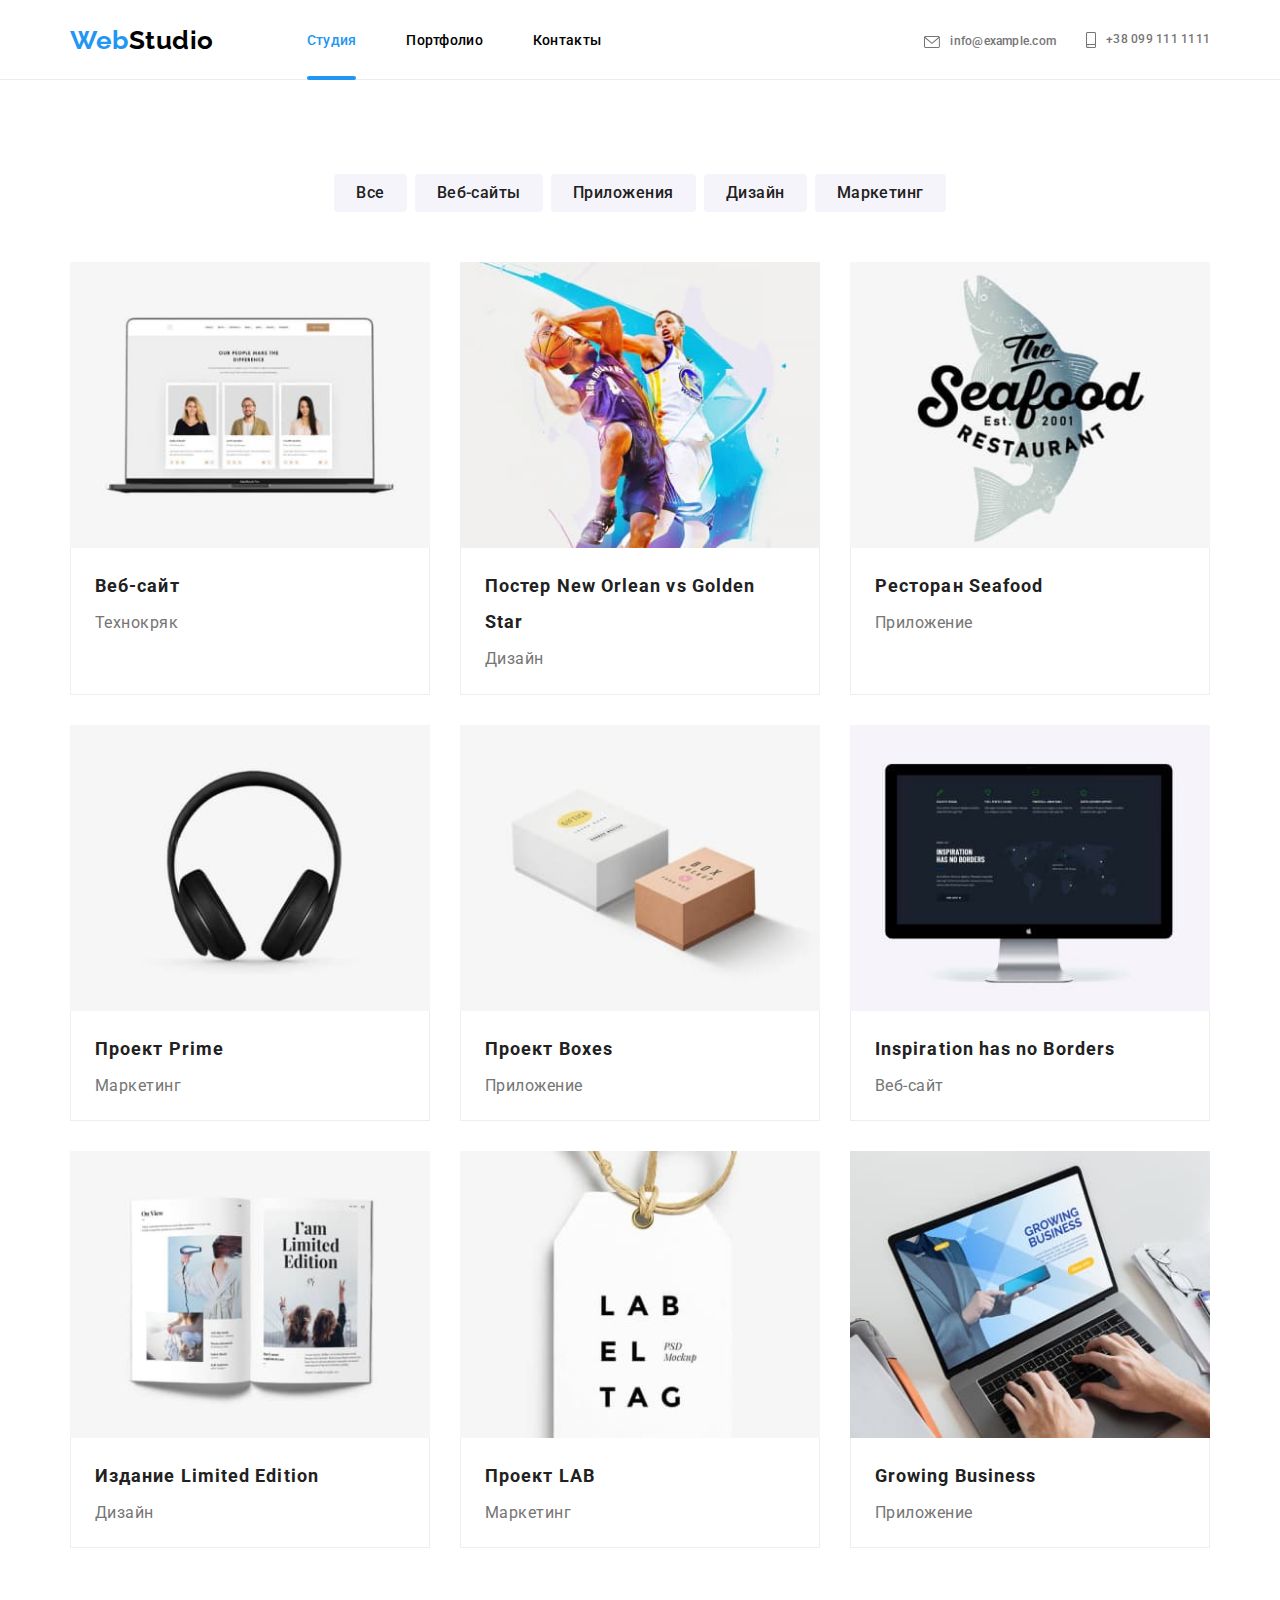
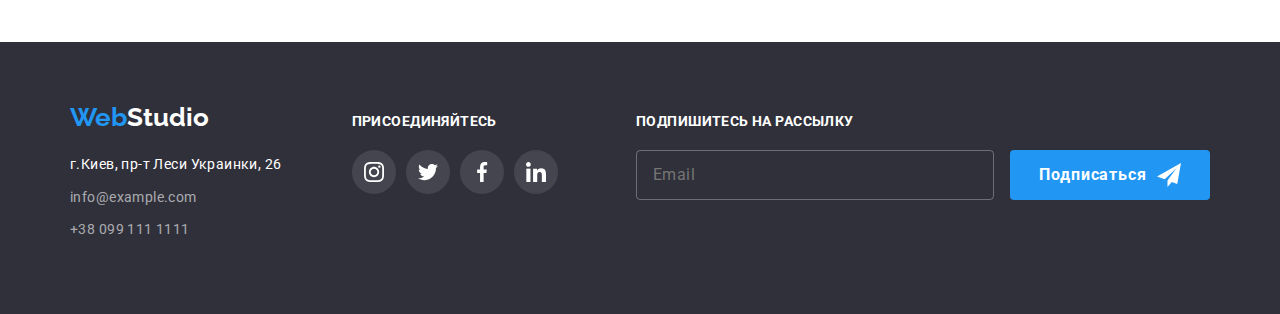
==== commit 1da6313f: "index.html" ====
--- a/portfolio.html
+++ b/portfolio.html
@@ -28,10 +28,10 @@
         <nav class="navigation">
           <ul class="nav">
             <li class="nav__item">
-              <a href="./index.html" class="nav__link">Студия</a>
+              <a href="./index.html" class="nav__link current">Студия</a>
             </li>
             <li class="nav__item">
-              <a href="./portfolio.html" class="nav__link current">Портфолио</a>
+              <a href="./portfolio.html" class="nav__link">Портфолио</a>
             </li>
             <li class="nav__item"><a href="" class="nav__link">Контакты</a></li>
           </ul>
@@ -70,50 +70,52 @@
             </button>
             <ul class="mob-menu__list">
               <li class="mob-menu__item">
-                <a href="./index.html" class="mob-menu__link">Студия</a>
+                <a href="./index.html" class="mob-menu__link current">Студия</a>
               </li>
               <li class="mob-menu__item">
-                <a href="./portfolio.html" class="mob-menu__link current">Портфолио</a>
+                <a href="./portfolio.html" class="mob-menu__link">Портфолио</a>
               </li>
               <li class="mob-menu__item">
                 <a href="" class="mob-menu__link">Контакты</a>
               </li>
             </ul>
 
-            <div class="mob-adress">
-              <ul class="mob-adress__list">
-                <li class="mob-adress__item">
-                  <a href="tel:+380991111111" class="mob-adress__phone"
-                    ><svg class="mob-adress__icon" width="10" height="16">
-                      <use href="images/icons.svg.svg#icon-smartphone"></use>
-                    </svg>
-                    +38 099 111 1111</a
-                  >
+            <div class="mob-menu__bottom">
+              <div class="mob-adress">
+                <ul class="mob-adress__list">
+                  <li class="mob-adress__item">
+                    <a href="tel:+380991111111" class="mob-adress__phone"
+                      ><svg class="mob-adress__icon" width="10" height="16">
+                        <use href="images/icons.svg.svg#icon-smartphone"></use>
+                      </svg>
+                      +38 099 111 1111</a
+                    >
+                  </li>
+                  <li class="mob-adress__item">
+                    <a href="mailto:info@example.com" class="mob-adress__mail"
+                      ><svg class="mob-adress__icon" width="16" height="12">
+                        <use href="images/icons.svg.svg#icon-envelope"></use>
+                      </svg>
+                      info@devstudio.com</a
+                    >
+                  </li>
+                </ul>
+              </div>
+              <ul class="mob-menu-social__list">
+                <li class="mob-menu-social__item">
+                  <a href="" class="mob-menu-social__link">Instagram</a>
                 </li>
-                <li class="mob-adress__item">
-                  <a href="mailto:info@example.com" class="mob-adress__mail"
-                    ><svg class="mob-adress__icon" width="16" height="12">
-                      <use href="images/icons.svg.svg#icon-envelope"></use>
-                    </svg>
-                    info@devstudio.com</a
-                  >
+                <li class="mob-menu-social__item">
+                  <a href="" class="mob-menu-social__link">Twitter</a>
+                </li>
+                <li class="mob-menu-social__item">
+                  <a href="" class="mob-menu-social__link">Facebook</a>
+                </li>
+                <li class="mob-menu-social__item">
+                  <a href="" class="mob-menu-social__link">Linkedin</a>
                 </li>
               </ul>
             </div>
-            <ul class="mob-menu-social__list">
-              <li class="mob-menu-social__item">
-                <a href="" class="mob-menu-social__link">Instagram</a>
-              </li>
-              <li class="mob-menu-social__item">
-                <a href="" class="mob-menu-social__link">Twitter</a>
-              </li>
-              <li class="mob-menu-social__item">
-                <a href="" class="mob-menu-social__link">Facebook</a>
-              </li>
-              <li class="mob-menu-social__item">
-                <a href="" class="mob-menu-social__link">Linkedin</a>
-              </li>
-            </ul>
           </div>
         </div>
       </div>
--- a/css/main.min.css
+++ b/css/main.min.css
@@ -1,3 +1,3 @@
 :root{--primary-color-text: #212121;--secondary-text-color: #757575;--hero-text-color: #ffffff;--hero-background-color: #2f303a;--hero-button-ineractive-color: #188ce8;--ineractive-color: #2196f3;--active-color: #000000;--footer-text-color: rgba(255, 255, 255, 0.6);--portfolio-colors: #f5f4fa;--border-color: #ececec;--border-portfolio-color: #eeeeee;--hero-linear-gradient-color: #2f303a 40 %;--social-link-icon: #afb1b8;--social-icon-background: rgba(255, 255, 255, 0.1);--portfolio-box-shadow-color: 0px 1px 1px rgba(0, 0, 0, 0.12),
-    0px 4px 4px rgba(0, 0, 0, 0.06), 1px 4px 6px rgba(0, 0, 0, 0.16)}.visually-hidden{position:absolute;white-space:nowrap;width:1px;height:1px;overflow:hidden;border:0;padding:0;clip:rect(0 0 0 0);-webkit-clip-path:inset(50%);clip-path:inset(50%);margin:-1px}p,h1,h2,h3,h4,h5,h6{margin:0}ul{list-style:none;margin:0;padding:0}img{display:block;width:100%;height:auto}body{background-color:#fff;color:var(--secondary-text-color);font-family:Roboto, sans-serif}.adress__mail{text-decoration:none;letter-spacing:0.02em;color:var(--secondary-text-color);font-weight:500;font-size:14px;line-height:1.14;display:-webkit-box;display:-ms-flexbox;display:flex;-webkit-box-align:center;-ms-flex-align:center;align-items:center;-webkit-transition-property:color;transition-property:color;-webkit-transition-duration:250ms;transition-duration:250ms;-webkit-transition-timing-function:cubic-bezier(0.4, 0, 0.2, 1);transition-timing-function:cubic-bezier(0.4, 0, 0.2, 1)}.adress__mail:hover,.adress__mail:focus{color:var(--ineractive-color);outline:none}@media screen and (min-width: 767.98px){.adress__mail{font-size:12px;line-height:1.16;padding-top:21px;margin-bottom:10px}}@media screen and (min-width: 1199.98px){.adress__mail{font-size:12px;line-height:1.14;padding-top:32px;padding-bottom:32px;margin-bottom:0}}.adress__phone{text-decoration:none;letter-spacing:0.02em;color:var(--secondary-text-color);font-weight:500;font-size:14px;line-height:1.2;display:-webkit-box;display:-ms-flexbox;display:flex;-webkit-box-align:center;-ms-flex-align:center;align-items:center;-webkit-transition-property:color;transition-property:color;-webkit-transition-duration:250ms;transition-duration:250ms;-webkit-transition-timing-function:cubic-bezier(0.4, 0, 0.2, 1);transition-timing-function:cubic-bezier(0.4, 0, 0.2, 1)}.adress__phone:hover,.adress__phone:focus{color:var(--ineractive-color);outline:none}@media screen and (min-width: 767.98px){.adress__phone{font-size:12px;line-height:1.16;padding-bottom:21px;font-size:12px}}@media screen and (min-width: 1199.98px){.adress__phone{font-size:12px;line-height:1.14;padding-top:32px;padding-bottom:32px}}.adress__icon{display:-webkit-box;display:-ms-flexbox;display:flex;fill:currentColor}.adress__icon:hover,.adress__icon:focus{color:var(--ineractive-color)}.adress__icon{margin-right:10px}.footer-contacts{font-style:normal;font-weight:400;letter-spacing:0.03em}.footer__map{color:var(--hero-text-color);text-decoration:none;font-size:14px;line-height:1.7;letter-spacing:0.03em;margin-bottom:9px;display:block;-webkit-transition-property:color;transition-property:color;-webkit-transition-duration:250ms;transition-duration:250ms;-webkit-transition-timing-function:cubic-bezier(0.4, 0, 0.2, 1);transition-timing-function:cubic-bezier(0.4, 0, 0.2, 1)}.footer__map:hover,.footer__map:focus{color:var(--ineractive-color);outline:none}.footer__email{color:var(--footer-text-color);text-decoration:none;font-size:14px;line-height:1.7;letter-spacing:0.03em;margin-bottom:9px;display:block;-webkit-transition-property:color;transition-property:color;-webkit-transition-duration:250ms;transition-duration:250ms;-webkit-transition-timing-function:cubic-bezier(0.4, 0, 0.2, 1);transition-timing-function:cubic-bezier(0.4, 0, 0.2, 1)}.footer__email:hover,.footer__email:focus{color:var(--ineractive-color);outline:none}.footer__tel{color:var(--footer-text-color);text-decoration:none;font-size:14px;line-height:1.7;letter-spacing:0.03em;display:block;-webkit-transition-property:color;transition-property:color;-webkit-transition-duration:250ms;transition-duration:250ms;-webkit-transition-timing-function:cubic-bezier(0.4, 0, 0.2, 1);transition-timing-function:cubic-bezier(0.4, 0, 0.2, 1)}.footer__tel:hover,.footer__tel:focus{color:var(--ineractive-color);outline:none}.container{width:100%;padding-left:15px;padding-right:15px;margin-left:auto;margin-right:auto}@media screen and (min-width: 480px){.container{width:450px}}@media screen and (min-width: 768px){.container{width:738px}}@media screen and (min-width: 1200px){.container{width:1170px}}.navigation__title{font-family:'Raleway', sans-serif;text-decoration:none;color:var(--ineractive-color);font-weight:700;font-size:24px;line-height:1.17;letter-spacing:0.02em;padding-top:24px;padding-bottom:25px}@media screen and (min-width: 1199.98px){.navigation__title{font-size:26px;line-height:1.17}}.navigation__logo--black-color{font-family:'Raleway', sans-serif;color:var(--active-color);font-weight:700;font-size:24px;line-height:1.17;letter-spacing:0.02em}@media screen and (min-width: 1199.98px){.navigation__logo--black-color{font-size:26px;line-height:1.17}}.footer-adress__title{font-family:'Raleway', sans-serif;text-decoration:none;color:var(--ineractive-color);font-weight:700;font-size:24px;line-height:1.17;display:block;margin-bottom:20px}@media screen and (min-width: 767.98px){.footer-adress__title{font-size:26px}}.footer-adress__logo--white-color{color:var(--hero-text-color);font-family:'Raleway', sans-serif;font-weight:700;text-decoration:none;font-size:24px;line-height:1.17}@media screen and (min-width: 767.98px){.footer-adress__logo--white-color{font-size:26px}}.backdrop{position:fixed;top:0;left:0;width:100vw;height:100vh;opacity:1;-webkit-transition-property:opacity, visibility;transition-property:opacity, visibility;-webkit-transition-duration:250ms;transition-duration:250ms;-webkit-transition-timing-function:cubic-bezier(0.4, 0, 0.2, 1);transition-timing-function:cubic-bezier(0.4, 0, 0.2, 1);background-color:rgba(0,0,0,0.2)}.backdrop.is-hidden{opacity:0;pointer-events:none;visibility:hidden}.backdrop.is-hidden .modal{-webkit-transform:translate(-50%, -50%) scale(0.9);transform:translate(-50%, -50%) scale(0.9)}.modal{position:absolute;max-height:609px;padding:40px;top:50%;left:50%;visibility:visible;-webkit-transform:translate(-50%, -50%) scale(1);transform:translate(-50%, -50%) scale(1);-webkit-transition-property:visibility, -webkit-transform;transition-property:visibility, -webkit-transform;transition-property:transform, visibility;transition-property:transform, visibility, -webkit-transform;-webkit-transition-duration:250ms;transition-duration:250ms;-webkit-transition-timing-function:cubic-bezier(0.4, 0, 0.2, 1);transition-timing-function:cubic-bezier(0.4, 0, 0.2, 1);border-radius:4px;background-color:#fff;-webkit-box-shadow:0px 1px 3px rgba(0,0,0,0.12),0px 1px 1px rgba(0,0,0,0.14),0px 2px 1px rgba(0,0,0,0.2);box-shadow:0px 1px 3px rgba(0,0,0,0.12),0px 1px 1px rgba(0,0,0,0.14),0px 2px 1px rgba(0,0,0,0.2)}@media screen and (max-width: 479px){.modal{width:100%}}@media screen and (min-width: 480px){.modal{width:450px}}@media screen and (min-width: 1199.98px){.modal{width:528px;min-height:581px}}.close-button{position:absolute;display:-webkit-box;display:-ms-flexbox;display:flex;-webkit-box-align:center;-ms-flex-align:center;align-items:center;-webkit-box-pack:center;-ms-flex-pack:center;justify-content:center;top:8px;right:8px;width:30px;height:30px;margin:0;padding:0;cursor:pointer;border-radius:50%;border:1px solid rgba(0,0,0,0.1);color:#000000;background-color:#fff;-webkit-transition-property:color, -webkit-box-shadow;transition-property:color, -webkit-box-shadow;transition-property:color, box-shadow;transition-property:color, box-shadow, -webkit-box-shadow;-webkit-transition-duration:250ms;transition-duration:250ms;-webkit-transition-timing-function:cubic-bezier(0.4, 0, 0.2, 1);transition-timing-function:cubic-bezier(0.4, 0, 0.2, 1)}.close-button:hover,.close-button:focus{color:#2196f3;-webkit-box-shadow:0px 1px 3px rgba(0,0,0,0.12),0px 1px 1px rgba(0,0,0,0.14),0px 2px 1px rgba(0,0,0,0.2);box-shadow:0px 1px 3px rgba(0,0,0,0.12),0px 1px 1px rgba(0,0,0,0.14),0px 2px 1px rgba(0,0,0,0.2)}.icon-close{fill:currentColor}.form-field{margin-bottom:10px}.modal-title{font-weight:700;font-size:20px;line-height:1.15;text-align:center;letter-spacing:0.03em;color:#212121;margin-bottom:12px}.modal-input{width:100%;height:40px;padding-left:42px;border:1px solid rgba(33,33,33,0.2);border-radius:4px;-webkit-transition-property:border-color;transition-property:border-color;-webkit-transition-duration:250ms;transition-duration:250ms;-webkit-transition-timing-function:cubic-bezier(0.4, 0, 0.2, 1);transition-timing-function:cubic-bezier(0.4, 0, 0.2, 1);cursor:pointer}.modal-input:hover,.modal-input:focus{border-color:var(--ineractive-color);outline:none}.form-wrap{position:relative}.modal-icon{position:absolute;left:12px;top:50%;-webkit-transform:translateY(-50%);transform:translateY(-50%)}.modal-input:hover+.modal-icon,.modal-input:focus+.modal-icon{fill:var(--ineractive-color)}.label-name{display:block;cursor:pointer;margin-bottom:4px;font-weight:400;font-size:12px;line-height:1.16;letter-spacing:0.01em;color:#757575}.form-comment{margin-bottom:20px}.label-comment{width:100%;height:120px;padding:12px 16px;border:1px solid rgba(33,33,33,0.2);border-radius:4px;resize:none;-webkit-transition-property:border-color;transition-property:border-color;-webkit-transition-duration:250ms;transition-duration:250ms;-webkit-transition-timing-function:cubic-bezier(0.4, 0, 0.2, 1);transition-timing-function:cubic-bezier(0.4, 0, 0.2, 1)}.label-comment:hover,.label-comment:focus{border-color:var(--ineractive-color);outline:none}.label-comment::-webkit-input-placeholder{font-weight:400;font-size:12px;line-height:1.16;letter-spacing:0.01em;color:rgba(117,117,117,0.5)}.label-comment:-ms-input-placeholder{font-weight:400;font-size:12px;line-height:1.16;letter-spacing:0.01em;color:rgba(117,117,117,0.5)}.label-comment::-ms-input-placeholder{font-weight:400;font-size:12px;line-height:1.16;letter-spacing:0.01em;color:rgba(117,117,117,0.5)}.label-comment::placeholder{font-weight:400;font-size:12px;line-height:1.16;letter-spacing:0.01em;color:rgba(117,117,117,0.5)}.form-checkbox{margin-bottom:30px}.modal-check{display:-webkit-box;display:-ms-flexbox;display:flex;-webkit-box-align:center;-ms-flex-align:center;align-items:center;font-weight:400;font-size:14px;line-height:1.71;letter-spacing:0.03em;color:#757575}.modal-check svg{display:-webkit-box;display:-ms-flexbox;display:flex;-webkit-box-align:center;-ms-flex-align:center;align-items:center;-webkit-box-pack:center;-ms-flex-pack:center;justify-content:center;margin-right:9px;border:2px solid var(--primary-color-text);border-radius:2px;-webkit-transition-property:background-color, fill, border;transition-property:background-color, fill, border;-webkit-transition-duration:250ms;transition-duration:250ms;-webkit-transition-timing-function:cubic-bezier(0.4, 0, 0.2, 1);transition-timing-function:cubic-bezier(0.4, 0, 0.2, 1)}.check-icon{fill:transparent}.modal-checkbox-custom:focus+.modal-check svg{outline:1px solid var(--ineractive-color)}.modal-checkbox-custom:checked+.modal-check svg{background-color:var(--ineractive-color);border:none}.modal-checkbox-custom:checked+.modal-check svg{fill:#ffffff}.checkbox-terms{font-weight:400;font-size:14px;line-height:1.71;letter-spacing:0.03em;color:var(--ineractive-color)}.btn-div{display:-webkit-box;display:-ms-flexbox;display:flex;-webkit-box-align:center;-ms-flex-align:center;align-items:center;text-align:center;-webkit-box-pack:center;-ms-flex-pack:center;justify-content:center}.btn-submit{min-width:200px;height:50px;padding:10px 56px;cursor:pointer;font-weight:700;font-size:16px;line-height:1.87;letter-spacing:0.06em;color:#ffffff;background-color:var(--ineractive-color);-webkit-box-shadow:0px 4px 4px rgba(0,0,0,0.15);box-shadow:0px 4px 4px rgba(0,0,0,0.15);border:none;border-radius:4px;-webkit-transition-property:color, background-color, -webkit-box-shadow;transition-property:color, background-color, -webkit-box-shadow;transition-property:color, background-color, box-shadow;transition-property:color, background-color, box-shadow, -webkit-box-shadow;-webkit-transition-duration:250ms;transition-duration:250ms;-webkit-transition-timing-function:cubic-bezier(0.4, 0, 0.2, 1);transition-timing-function:cubic-bezier(0.4, 0, 0.2, 1)}.btn-submit:hover,.btn-submit:focus{color:#ffffff;background-color:var(--hero-button-ineractive-color);-webkit-box-shadow:0px 4px 4px rgba(0,0,0,0.15);box-shadow:0px 4px 4px rgba(0,0,0,0.15);outline:none}.header{position:relative;border-bottom:1px solid var(--border-color);max-height:80px;margin-left:auto;margin-right:auto}.header__container{position:relative;display:-webkit-box;display:-ms-flexbox;display:flex;-webkit-box-align:center;-ms-flex-align:center;align-items:center}.navigation{display:none}@media screen and (min-width: 767.98px){.navigation{display:-webkit-box;display:-ms-flexbox;display:flex;-webkit-box-align:center;-ms-flex-align:center;align-items:center}}.nav{display:none}@media screen and (min-width: 767.98px){.nav{display:-webkit-box;display:-ms-flexbox;display:flex;margin-left:93px}}.nav__item+.nav__item{margin-left:50px}.nav__link{position:relative}.nav__link{color:var(--active-color);font-weight:500;font-size:14px;line-height:1.17;text-decoration:none;letter-spacing:0.02em;padding-top:32px;padding-bottom:32px;-webkit-transition-property:color;transition-property:color;-webkit-transition-duration:250ms;transition-duration:250ms;-webkit-transition-timing-function:cubic-bezier(0.4, 0, 0.2, 1);transition-timing-function:cubic-bezier(0.4, 0, 0.2, 1)}.nav__link:hover,.nav__link:focus{color:var(--ineractive-color);outline:none}.adress-list{display:none}@media screen and (min-width: 767.98px){.adress-list{display:block;margin-left:auto}}@media screen and (min-width: 1199.98px){.adress-list{display:-webkit-box;display:-ms-flexbox;display:flex;-webkit-box-align:baseline;-ms-flex-align:baseline;align-items:baseline;margin-left:auto}}@media screen and (min-width: 1199.98px){.adress__item+.adress__item{margin-left:30px}}.mob-menu{width:100%;height:100%;display:-webkit-box;display:-ms-flexbox;display:flex;-webkit-box-orient:vertical;-webkit-box-direction:normal;-ms-flex-direction:column;flex-direction:column;-webkit-box-pack:justify;-ms-flex-pack:justify;justify-content:space-between}@media screen and (min-width: 767.98px){.mob-menu{display:none}}.mob-menu__container{position:fixed;background-color:#fff;width:100vw;height:100%;overflow:auto;padding-top:48px;padding-bottom:48px;top:0;left:0;opacity:0;visibility:hidden;pointer-events:none;-webkit-transition:opacity 250ms cubic-bezier(0.4, 0, 0.2, 1),visibility 250ms cubic-bezier(0.4, 0, 0.2, 1);transition:opacity 250ms cubic-bezier(0.4, 0, 0.2, 1),visibility 250ms cubic-bezier(0.4, 0, 0.2, 1)}@media screen and (min-width: 767.98px){.mob-menu__container{display:none}}.open-menu-btn,.close-menu-btn{position:absolute;color:#212121;top:10px;right:15px;width:40px;height:40px;background-color:transparent;border:none;cursor:pointer;-webkit-transition-property:color;transition-property:color;-webkit-transition-duration:250ms;transition-duration:250ms;-webkit-transition-timing-function:cubic-bezier(0.4, 0, 0.2, 1);transition-timing-function:cubic-bezier(0.4, 0, 0.2, 1)}.open-menu-btn:hover,.open-menu-btn:focus,.close-menu-btn:hover,.close-menu-btn:focus{color:var(--hero-button-ineractive-color)}@media screen and (min-width: 767.98px){.open-menu-btn,.close-menu-btn{display:none}}.mob-menu__container.is-open{z-index:999;opacity:1;visibility:visible;pointer-events:auto}.mob-menu__item:not(:last-child){margin-bottom:32px}.mob-menu__link{text-decoration:none;font-family:'Roboto';font-style:normal;font-weight:500;font-size:40px;line-height:1.17;letter-spacing:0.02em;color:#212121}.mob-adress__item:not(:last-child){margin-bottom:32px}.mob-adress__phone{text-decoration:none;font-weight:500;font-size:34px;line-height:1.17;letter-spacing:0.02em;color:#2196F3}.mob-adress__mail{text-decoration:none;font-weight:500;font-size:24px;line-height:28px;letter-spacing:0.02em;color:#757575}.mob-adress__icon{display:none}.current{color:var(--ineractive-color)}@media screen and (min-width: 767.98px){.current{color:var(--ineractive-color)}.current::after{content:'';position:absolute;top:76px;left:0;width:100%;height:4px;border-radius:2px;background-color:var(--ineractive-color)}}.mob-menu-social__list{display:-webkit-box;display:-ms-flexbox;display:flex;-ms-flex-wrap:wrap;flex-wrap:wrap;-webkit-box-align:baseline;-ms-flex-align:baseline;align-items:baseline}.mob-menu-social__item+.mob-menu-social__item{margin-left:20px}.mob-menu-social__item:not(:last-child){border-right:1px solid rgba(33,33,33,0.2)}.mob-menu-social__link{position:relative;padding-right:10px;text-decoration:none;font-style:normal;font-weight:500;font-size:18px;line-height:1.22;letter-spacing:0.02em;color:#2196F3}.hero-section{text-align:center;width:450px;padding-top:118px;padding-bottom:118px}@media screen and (min-width: 767.98px){.hero-section{text-align:center;width:780px;padding-top:118px;padding-bottom:118px}}@media screen and (min-width: 1199.98px){.hero-section{text-align:center;width:1600px;padding-top:200px;padding-bottom:200px}}.hero__container{width:100%}@media screen and (min-width: 767.98px){.hero__container{width:360px}}@media screen and (min-width: 1199.98px){.hero__container{width:696px}}.overlay{max-width:100vw;margin-left:auto;margin-right:auto;background-color:var(--hero-background-color);background-image:-webkit-gradient(linear, left top, right top, from(rgba(47,48,58,0.4)), to(rgba(47,48,58,0.4))),url(../images/hero-img-tel.jpg);background-image:linear-gradient(to right, rgba(47,48,58,0.4), rgba(47,48,58,0.4)),url(../images/hero-img-tel.jpg);background-position:center;background-repeat:no-repeat;background-size:cover}@media (min-device-pixel-ratio: 2), (-webkit-min-device-pixel-ratio: 2), (min-resolution: 192dpi), (min-resolution: 2dppx){.overlay .box{background-image:url(/images/hero-img-tel-2x.jpg)}}@media screen and (min-width: 767.98px){.overlay{width:100%;background-image:-webkit-gradient(linear, left top, right top, from(rgba(47,48,58,0.4)), to(rgba(47,48,58,0.4))),url(../images/hero-img-tab.jpg);background-image:linear-gradient(to right, rgba(47,48,58,0.4), rgba(47,48,58,0.4)),url(../images/hero-img-tab.jpg)}}@media screen and (min-width: 767.98px) and (min-device-pixel-ratio: 2), screen and (min-width: 767.98px) and (-webkit-min-device-pixel-ratio: 2), screen and (min-width: 767.98px) and (min-resolution: 192dpi), screen and (min-width: 767.98px) and (min-resolution: 2dppx){.overlay .box{background-image:url(/images/hero-img-tab-2x.jpg)}}@media screen and (min-width: 1199.98px){.overlay{max-width:100vw;height:600px;margin-left:auto;margin-right:auto;background-color:var(--hero-background-color);background-image:-webkit-gradient(linear, left top, right top, from(rgba(47,48,58,0.4)), to(rgba(47,48,58,0.4))),url(../images/hero.jpg);background-image:linear-gradient(to right, rgba(47,48,58,0.4), rgba(47,48,58,0.4)),url(../images/hero.jpg)}}@media screen and (min-width: 1199.98px) and (min-device-pixel-ratio: 2), screen and (min-width: 1199.98px) and (-webkit-min-device-pixel-ratio: 2), screen and (min-width: 1199.98px) and (min-resolution: 192dpi), screen and (min-width: 1199.98px) and (min-resolution: 2dppx){.overlay .box{background-image:url(../images/hero-img-2x.jpg)}}.hero__title{color:var(--hero-text-color);font-weight:900;font-size:26px;line-height:1.6;text-align:center;letter-spacing:0.06em;text-transform:uppercase;margin-bottom:30px;margin-left:auto;margin-right:auto}@media screen and (min-width: 1199.98px){.hero__title{color:var(--hero-text-color);font-weight:900;font-size:44px;line-height:1.4;text-align:center;letter-spacing:0.06em;text-transform:uppercase;margin-bottom:30px;margin-left:auto;margin-right:auto}}.hero__button{color:var(--hero-text-color);background-color:var(--ineractive-color);font-family:inherit;font-weight:700;font-size:16px;line-height:1.87;-webkit-box-align:center;-ms-flex-align:center;align-items:center;text-align:center;cursor:pointer;letter-spacing:0.06em;border-radius:4px;border:none;min-width:200px;height:50px;-webkit-transition-property:color, background-color, -webkit-box-shadow;transition-property:color, background-color, -webkit-box-shadow;transition-property:color, background-color, box-shadow;transition-property:color, background-color, box-shadow, -webkit-box-shadow;-webkit-transition-duration:250ms;transition-duration:250ms;-webkit-transition-timing-function:cubic-bezier(0.4, 0, 0.2, 1);transition-timing-function:cubic-bezier(0.4, 0, 0.2, 1)}.hero__button:hover,.hero__button:focus{color:var(--hero-text-color);background-color:var(--hero-button-ineractive-color);-webkit-box-shadow:0px 4px 4px rgba(0,0,0,0.15);box-shadow:0px 4px 4px rgba(0,0,0,0.15);outline:none}.team-section,.clients-section{padding-top:60px;padding-bottom:60px;padding-right:15px;padding-left:15px}@media screen and (min-width: 1199.98px){.team-section,.clients-section{padding-top:94px;padding-bottom:94px}}.team-section{background-color:var(--portfolio-colors)}.section{padding-top:60px;padding-bottom:60px}@media screen and (min-width: 767.98px){.section{padding-top:60px;padding-bottom:60px}}@media screen and (min-width: 1199.98px){.section{padding-top:94px;padding-bottom:47px}}.features-list{text-align:left}@media screen and (min-width: 767.98px){.features-list{display:-webkit-box;display:-ms-flexbox;display:flex;-ms-flex-wrap:wrap;flex-wrap:wrap;margin-left:-30px}}@media screen and (min-width: 1199.98px){.features-list{display:-webkit-box;display:-ms-flexbox;display:flex;-ms-flex-wrap:nowrap;flex-wrap:nowrap;margin-left:-30px}}@media screen and (min-width: 767.98px){.features-list__item{-ms-flex-preferred-size:calc(100% / 2 - 30px);flex-basis:calc(100% / 2 - 30px);margin-left:30px}}@media screen and (min-width: 1199.98px){.features-list__item{-ms-flex-preferred-size:calc(100% / 4 - 30px);flex-basis:calc(100% / 4 - 30px);margin-left:30px}}.features-list__title{text-align:center;color:var(--active-color);font-weight:700;font-size:14px;line-height:1.17;letter-spacing:0.03em;text-transform:uppercase;margin-bottom:10px}@media screen and (min-width: 767.98px){.features-list__title{text-align:start}}.features-list__text{color:var(--secondary-text-color);font-size:14px;line-height:1.71;letter-spacing:0.03em}.features-list__box{display:-webkit-box;display:-ms-flexbox;display:flex;-webkit-box-pack:center;-ms-flex-pack:center;justify-content:center;-webkit-box-align:center;-ms-flex-align:center;align-items:center;margin-bottom:30px;background-color:var(--portfolio-colors);width:100%;height:120px;border-radius:4px}.about-section{padding-top:47px;padding-bottom:94px;display:none}@media screen and (min-width: 1199.98px){.about-section{display:block}}.about-list__decor-item{position:relative}.description{position:absolute;bottom:0;left:0;width:100%;height:70px;background-image:-webkit-gradient(linear, left top, left bottom, from(rgba(47,48,58,0.8)), to(rgba(47,48,58,0.8)));background-image:linear-gradient(rgba(47,48,58,0.8), rgba(47,48,58,0.8))}.description__text-one{position:absolute;bottom:27px;left:82px;color:#ffffff;font-weight:700;font-size:14px;line-height:1.14;text-align:center;letter-spacing:0.03em;text-transform:uppercase}.description__text-two{position:absolute;bottom:27px;left:85px;color:#ffffff;font-weight:700;font-size:14px;line-height:1.14;text-align:center;letter-spacing:0.03em;text-transform:uppercase}.description__text-three{position:absolute;bottom:27px;left:90px;color:#ffffff;font-weight:700;font-size:14px;line-height:1.14;text-align:center;letter-spacing:0.03em;text-transform:uppercase}.about-list{display:-webkit-box;display:-ms-flexbox;display:flex;margin-left:-30px}.about-list__item{-ms-flex-preferred-size:calc(100% / 3 - 30px);flex-basis:calc(100% / 3 - 30px);margin-left:30px}.about-us__title,.our-team__title{color:var(--primary-color-text);font-weight:700;font-size:36px;line-height:1.5;letter-spacing:0.03em;margin-bottom:50px;text-align:center}.team__container{margin-left:auto;margin-right:auto;padding-left:15px;padding-right:15px}.our-team__title{font-weight:700;font-size:28px;line-height:1.17;text-align:center;letter-spacing:0.03em;color:#212121}@media screen and (min-width: 1199.98px){.our-team__title{font-size:36px;line-height:1.16}}.team-list{text-align:center;margin-bottom:-30px}@media screen and (min-width: 767.98px){.team-list{display:-webkit-box;display:-ms-flexbox;display:flex;-ms-flex-wrap:wrap;flex-wrap:wrap;margin-left:-30px}}@media screen and (min-width: 1199.98px){.team-list{display:-webkit-box;display:-ms-flexbox;display:flex;-ms-flex-wrap:nowrap;flex-wrap:nowrap;margin-left:-30px}}.team-list__item{margin-bottom:30px}@media screen and (min-width: 767.98px){.team-list__item{-ms-flex-preferred-size:calc(100% / 2 - 30px);flex-basis:calc(100% / 2 - 30px);margin-left:30px}}@media screen and (min-width: 1199.98px){.team-list__item{-ms-flex-preferred-size:calc(100% / 4 - 30px);flex-basis:calc(100% / 4 - 30px);margin-left:30px}}.team-list__item{-webkit-box-shadow:0px 1px 3px rgba(0,0,0,0.12),0px 1px 1px rgba(0,0,0,0.14),0px 2px 1px rgba(0,0,0,0.2);box-shadow:0px 1px 3px rgba(0,0,0,0.12),0px 1px 1px rgba(0,0,0,0.14),0px 2px 1px rgba(0,0,0,0.2);border-radius:0px 0px 4px 4px}.team-member{background-color:var(--hero-text-color);padding-top:30px;padding-bottom:30px;border-radius:0px 0px 4px 4px}.team-member__name{color:var(--primary-color-text);font-weight:500;font-size:16px;line-height:1.2;letter-spacing:0.03em;margin-bottom:10px}.team-member__position{color:var(--secondary-text-color);font-size:16px;line-height:1.8;letter-spacing:0.03em;margin-bottom:16px}.team-social-list{display:-webkit-box;display:-ms-flexbox;display:flex;-webkit-box-pack:center;-ms-flex-pack:center;justify-content:center}.team-social__item+.team-social__item{margin-left:10px}.team-social__link{width:44px;height:44px;border-radius:50%;display:-webkit-box;display:-ms-flexbox;display:flex;-webkit-box-align:center;-ms-flex-align:center;align-items:center;-webkit-box-pack:center;-ms-flex-pack:center;justify-content:center;color:var(--social-link-icon);-webkit-transition-property:color, background-color, border-color;transition-property:color, background-color, border-color;-webkit-transition-duration:250ms;transition-duration:250ms;-webkit-transition-timing-function:cubic-bezier(0.4, 0, 0.2, 1);transition-timing-function:cubic-bezier(0.4, 0, 0.2, 1)}.team-social__link:hover,.team-social__link:focus{background-color:var(--ineractive-color);color:var(--hero-text-color);border-color:var(--ineractive-color);outline:none}.team-social__icon{fill:currentColor}.footer{height:100%;background-color:var(--hero-background-color);margin-left:auto;margin-right:auto;padding-top:60px;padding-bottom:60px}@media screen and (max-width: 767px){.footer-adress{text-align:center;margin-bottom:60px}}@media screen and (min-width: 1199.98px){.footer-container{display:-webkit-box;display:-ms-flexbox;display:flex;-webkit-box-align:baseline;-ms-flex-align:baseline;align-items:baseline}}@media screen and (min-width: 767.98px){.footer-adress__tablet{display:-webkit-box;display:-ms-flexbox;display:flex;-webkit-box-align:baseline;-ms-flex-align:baseline;align-items:baseline;-ms-flex-pack:distribute;justify-content:space-around}}.footer-join-us{text-align:center;font-weight:700;font-style:normal;font-size:14px;line-height:1.14;letter-spacing:0.03em;text-transform:uppercase;color:var(--hero-text-color);margin-bottom:20px}@media screen and (min-width: 1199.98px){.footer-socials{display:-webkit-box;display:-ms-flexbox;display:flex;-webkit-box-align:start;-ms-flex-align:start;align-items:flex-start;margin-left:70px;-webkit-box-orient:vertical;-webkit-box-direction:normal;-ms-flex-direction:column;flex-direction:column}}.footer-social-list{display:-webkit-box;display:-ms-flexbox;display:flex;-webkit-box-pack:center;-ms-flex-pack:center;justify-content:center;margin-bottom:60px}.footer-social__item+.footer-social__item{margin-left:10px}.footer-social__link{width:44px;height:44px;border-radius:50%;display:-webkit-box;display:-ms-flexbox;display:flex;-webkit-box-align:center;-ms-flex-align:center;align-items:center;-webkit-box-pack:center;-ms-flex-pack:center;justify-content:center;background-color:var(--social-icon-background);color:var(--hero-text-color);-webkit-transition-property:color, background-color, border-color;transition-property:color, background-color, border-color;-webkit-transition-duration:250ms;transition-duration:250ms;-webkit-transition-timing-function:cubic-bezier(0.4, 0, 0.2, 1);transition-timing-function:cubic-bezier(0.4, 0, 0.2, 1)}.footer-social__link:hover,.footer-social__link:focus{background-color:var(--ineractive-color);border-color:var(--ineractive-color);color:var(--hero-text-color);outline:none}.footer-social__icon{fill:currentColor}@media screen and (min-width: 767.98px){.footer-subscribe{display:-webkit-box;display:-ms-flexbox;display:flex;-webkit-box-pack:center;-ms-flex-pack:center;justify-content:center}}@media screen and (min-width: 1199.98px){.footer-subscribe{display:-webkit-box;display:-ms-flexbox;display:flex;-webkit-box-align:baseline;-ms-flex-align:baseline;align-items:baseline;margin-left:auto}}.footer-subscribe__text{text-align:center;margin-bottom:20px;font-weight:700;font-size:14px;line-height:1.17;letter-spacing:0.03em;text-transform:uppercase;color:#ffffff}@media screen and (min-width: 1199.98px){.footer-subscribe__text{text-align:start}}.footer-subscribe__mail{margin-bottom:20px;width:100%;height:50px;padding-left:16px;padding-top:15px;padding-bottom:15px;font-weight:400;font-size:16px;line-height:1.25;letter-spacing:0.03em;color:rgba(255,255,255,0.6);background-color:transparent;border:1px solid rgba(255,255,255,0.3);border-radius:4px}@media screen and (min-width: 767.98px){.footer-subscribe__mail{width:450px}}@media screen and (min-width: 1199.98px){.footer-subscribe__mail{margin-bottom:0;width:358px}}.footer-subscribe__mail:focus{outline:none}.footer-subscribe__btn{display:-webkit-box;display:-ms-flexbox;display:flex;margin:0 auto;-webkit-box-align:center;-ms-flex-align:center;align-items:center;-webkit-box-pack:center;-ms-flex-pack:center;justify-content:center;text-align:center;min-width:200px;height:50px;cursor:pointer;font-weight:700;font-size:16px;line-height:30px;letter-spacing:0.06em;color:#ffffff;background:#2196f3;border-color:transparent;border-radius:4px;-webkit-transition-property:background-color;transition-property:background-color;-webkit-transition-duration:250ms;transition-duration:250ms;-webkit-transition-timing-function:cubic-bezier(0.4, 0, 0.2, 1);transition-timing-function:cubic-bezier(0.4, 0, 0.2, 1)}@media screen and (min-width: 1199.98px){.footer-subscribe__btn{display:-webkit-inline-box;display:-ms-inline-flexbox;display:inline-flex;margin-left:12px}}.footer-subscribe__btn:hover,.footer-subscribe__btn:focus{background-color:var(--hero-button-ineractive-color);outline:none}.footer-subscribe__icon-send{margin-left:10px}.portfolio-section{padding-top:60px;padding-bottom:60px}@media screen and (min-width: 1199.98px){.portfolio-section{padding-top:94px;padding-bottom:94px}}.buttons-list{display:-webkit-box;display:-ms-flexbox;display:flex;-ms-flex-wrap:wrap;flex-wrap:wrap}@media screen and (min-width: 767.98px){.buttons-list{display:-webkit-box;display:-ms-flexbox;display:flex;-webkit-box-align:center;-ms-flex-align:center;align-items:center;-webkit-box-pack:center;-ms-flex-pack:center;justify-content:center;margin-bottom:50px}}.buttons-list__item+.buttons-list__item{margin-left:8px}@media screen and (max-width: 767px){.buttons-list__item :nth-child(-n+3){margin-bottom:15px}}.buttons-list__btn{color:var(--primary-color-text);background-color:var(--portfolio-colors);font-family:inherit;cursor:pointer;font-weight:500;font-size:16px;line-height:1.6;letter-spacing:0.03em;padding:6px 22px;border-radius:4px;border:none;-webkit-transition-property:color, background-color, border-color, -webkit-box-shadow;transition-property:color, background-color, border-color, -webkit-box-shadow;transition-property:color, background-color, border-color, box-shadow;transition-property:color, background-color, border-color, box-shadow, -webkit-box-shadow;-webkit-transition-duration:250ms;transition-duration:250ms;-webkit-transition-timing-function:cubic-bezier(0.4, 0, 0.2, 1);transition-timing-function:cubic-bezier(0.4, 0, 0.2, 1)}.buttons-list__btn:hover,.buttons-list__btn:focus{color:var(--hero-text-color);background-color:var(--ineractive-color);border-color:var(--ineractive-color);-webkit-box-shadow:0px 3px 1px rgba(0,0,0,0.1),0px 1px 2px rgba(0,0,0,0.08),0px 2px 2px rgba(0,0,0,0.12);box-shadow:0px 3px 1px rgba(0,0,0,0.1),0px 1px 2px rgba(0,0,0,0.08),0px 2px 2px rgba(0,0,0,0.12);outline:none}.example-list{text-align:left;margin-top:40px;margin-bottom:-30px}@media screen and (min-width: 767.98px){.example-list{display:-webkit-box;display:-ms-flexbox;display:flex;-ms-flex-wrap:wrap;flex-wrap:wrap;margin-left:-30px}}@media screen and (min-width: 1199.98px){.example-list{display:-webkit-box;display:-ms-flexbox;display:flex;-ms-flex-wrap:wrap;flex-wrap:wrap;margin-left:-30px}}.example-list__link{display:-webkit-box;display:-ms-flexbox;display:flex;text-decoration:none;outline:none;height:100%;-webkit-box-orient:vertical;-webkit-box-direction:normal;-ms-flex-direction:column;flex-direction:column}.example-list__link:hover,.example-list__link:focus{-webkit-box-shadow:0px 1px 1px rgba(0,0,0,0.12),0px 4px 4px rgba(0,0,0,0.06),1px 4px 6px rgba(0,0,0,0.16);box-shadow:0px 1px 1px rgba(0,0,0,0.12),0px 4px 4px rgba(0,0,0,0.06),1px 4px 6px rgba(0,0,0,0.16)}.example-list__image{position:relative;overflow:hidden}.example-list__animation{position:absolute;overflow:scroll;bottom:0;left:0;width:100%;height:100%;background-color:rgba(33,150,243,0.9);-webkit-transform:translateY(101%);transform:translateY(101%);-webkit-transition-property:-webkit-transform, -webkit-box-shadow;transition-property:-webkit-transform, -webkit-box-shadow;transition-property:transform, box-shadow;transition-property:transform, box-shadow, -webkit-transform, -webkit-box-shadow;-webkit-transition-duration:250ms;transition-duration:250ms;-webkit-transition-timing-function:cubic-bezier(0.4, 0, 0.2, 1);transition-timing-function:cubic-bezier(0.4, 0, 0.2, 1)}.example-list__link:hover .example-list__animation,.example-list__link:focus .example-list__animation{-webkit-transform:translateY(0);transform:translateY(0)}.example-list__animation-text{position:absolute;width:100%;height:100%;top:50%;left:50%;-webkit-transform:translate(-50%, -50%);transform:translate(-50%, -50%);font-size:18px;line-height:1.55;letter-spacing:0.03em;color:#ffffff}@media screen and (min-width: 767.98px){.example-list__animation-text{width:322px;height:168px}}.example-list__item{margin-bottom:30px;-webkit-transition-property:-webkit-box-shadow;transition-property:-webkit-box-shadow;transition-property:box-shadow;transition-property:box-shadow, -webkit-box-shadow;-webkit-transition-duration:250ms;transition-duration:250ms;-webkit-transition-timing-function:cubic-bezier(0.4, 0, 0.2, 1);transition-timing-function:cubic-bezier(0.4, 0, 0.2, 1)}@media screen and (min-width: 767.98px){.example-list__item{-ms-flex-preferred-size:calc(100% / 2 - 30px);flex-basis:calc(100% / 2 - 30px);margin-left:30px}}@media screen and (min-width: 1199.98px){.example-list__item{-ms-flex-preferred-size:calc(100% / 3 - 30px);flex-basis:calc(100% / 3 - 30px);margin-left:30px}}.example-list__item:hover,.example-list__item:focus{-webkit-box-shadow:0px 1px 1px rgba(0,0,0,0.12),0px 4px 4px rgba(0,0,0,0.06),1px 4px 6px rgba(0,0,0,0.16);box-shadow:0px 1px 1px rgba(0,0,0,0.12),0px 4px 4px rgba(0,0,0,0.06),1px 4px 6px rgba(0,0,0,0.16)}.example-list__description{-webkit-box-flex:1;-ms-flex-positive:1;flex-grow:1;padding:20px 24px;border-bottom:1px solid var(--border-portfolio-color);border-left:1px solid var(--border-portfolio-color);border-right:1px solid var(--border-portfolio-color)}.example-list__title{color:var(--primary-color-text);font-style:700;font-size:18px;line-height:2;letter-spacing:0.06em;margin-bottom:4px}.example-list__text{color:var(--secondary-text-color);font-size:16px;line-height:1.87;letter-spacing:0.03em}.clients__title{font-weight:700;font-weight:bold;font-size:28px;line-height:1.17;text-align:center;letter-spacing:0.03em;color:var(--primary-color-text);margin-bottom:50px}@media screen and (min-width: 1199.98px){.clients__title{font-size:36px}}.our-clients-list{display:-webkit-box;display:-ms-flexbox;display:flex;-ms-flex-wrap:wrap;flex-wrap:wrap;-webkit-box-pack:center;-ms-flex-pack:center;justify-content:center;margin-left:auto;margin-bottom:auto}.our-clients__item{width:170px;height:92px;margin-bottom:30px;-ms-flex-preferred-size:calc(100% / 2 - 30px);flex-basis:calc(100% / 2 - 30px);margin-left:30px}.our-clients__item:not(:first-child){margin-left:30px}@media screen and (min-width: 767.98px){.our-clients__item{-ms-flex-preferred-size:calc(100% / 3 - 30px);flex-basis:calc(100% / 3 - 30px);margin-left:30px}.our-clients__item:not(:first-child){margin-left:30px}}@media screen and (min-width: 1199.98px){.our-clients__item{-ms-flex-preferred-size:calc(100% / 6 - 30px);flex-basis:calc(100% / 6 - 30px);margin-left:30px}.our-clients__item:not(:first-child){margin-left:30px}}.our-clients__link{display:-webkit-box;display:-ms-flexbox;display:flex;-webkit-box-pack:center;-ms-flex-pack:center;justify-content:center;-webkit-box-align:center;-ms-flex-align:center;align-items:center;width:100%;height:100%;border-radius:4px;color:var(--social-link-icon);border:1px solid var(--social-link-icon);-webkit-transition-property:color, border-color;transition-property:color, border-color;-webkit-transition-duration:250ms;transition-duration:250ms;-webkit-transition-timing-function:cubic-bezier(0.4, 0, 0.2, 1);transition-timing-function:cubic-bezier(0.4, 0, 0.2, 1)}.our-clients__link:hover,.our-clients__link:focus{color:var(--ineractive-color);border-color:var(--ineractive-color);outline:none}.our-clients__icon{fill:currentColor}
+    0px 4px 4px rgba(0, 0, 0, 0.06), 1px 4px 6px rgba(0, 0, 0, 0.16)}.visually-hidden{position:absolute;white-space:nowrap;width:1px;height:1px;overflow:hidden;border:0;padding:0;clip:rect(0 0 0 0);-webkit-clip-path:inset(50%);clip-path:inset(50%);margin:-1px}p,h1,h2,h3,h4,h5,h6{margin:0}ul{list-style:none;margin:0;padding:0}img{display:block;max-width:100%;height:auto}body{background-color:#fff;color:var(--secondary-text-color);font-family:Roboto, sans-serif}.adress__mail{text-decoration:none;letter-spacing:0.02em;color:var(--secondary-text-color);font-weight:500;font-size:14px;line-height:1.14;display:-webkit-box;display:-ms-flexbox;display:flex;-webkit-box-align:center;-ms-flex-align:center;align-items:center;-webkit-transition-property:color;transition-property:color;-webkit-transition-duration:250ms;transition-duration:250ms;-webkit-transition-timing-function:cubic-bezier(0.4, 0, 0.2, 1);transition-timing-function:cubic-bezier(0.4, 0, 0.2, 1)}.adress__mail:hover,.adress__mail:focus{color:var(--ineractive-color);outline:none}@media screen and (min-width: 767.98px){.adress__mail{padding-top:21px;font-size:12px;line-height:1.16}}@media screen and (min-width: 1200px){.adress__mail{font-size:12px;line-height:1.14;padding-top:32px;padding-bottom:32px}}.adress__phone{text-decoration:none;letter-spacing:0.02em;color:var(--secondary-text-color);font-weight:500;font-size:14px;line-height:1.2;display:-webkit-box;display:-ms-flexbox;display:flex;-webkit-box-align:center;-ms-flex-align:center;align-items:center;-webkit-transition-property:color;transition-property:color;-webkit-transition-duration:250ms;transition-duration:250ms;-webkit-transition-timing-function:cubic-bezier(0.4, 0, 0.2, 1);transition-timing-function:cubic-bezier(0.4, 0, 0.2, 1)}.adress__phone:hover,.adress__phone:focus{color:var(--ineractive-color);outline:none}@media screen and (min-width: 767.98px){.adress__phone{font-size:12px;line-height:1.16;padding-bottom:20px;font-size:12px}}@media screen and (min-width: 1200px){.adress__phone{font-size:12px;line-height:1.14;padding-top:32px;padding-bottom:32px}}.adress__icon{display:-webkit-box;display:-ms-flexbox;display:flex;fill:currentColor}.adress__icon:hover,.adress__icon:focus{color:var(--ineractive-color)}.adress__icon{margin-right:10px}.footer-contacts{font-style:normal;font-weight:400;letter-spacing:0.03em}.footer__map{color:var(--hero-text-color);text-decoration:none;font-size:14px;line-height:1.7;letter-spacing:0.03em;margin-bottom:9px;display:block;-webkit-transition-property:color;transition-property:color;-webkit-transition-duration:250ms;transition-duration:250ms;-webkit-transition-timing-function:cubic-bezier(0.4, 0, 0.2, 1);transition-timing-function:cubic-bezier(0.4, 0, 0.2, 1)}.footer__map:hover,.footer__map:focus{color:var(--ineractive-color);outline:none}.footer__email{color:var(--footer-text-color);text-decoration:none;font-size:14px;line-height:1.7;letter-spacing:0.03em;margin-bottom:9px;display:block;-webkit-transition-property:color;transition-property:color;-webkit-transition-duration:250ms;transition-duration:250ms;-webkit-transition-timing-function:cubic-bezier(0.4, 0, 0.2, 1);transition-timing-function:cubic-bezier(0.4, 0, 0.2, 1)}.footer__email:hover,.footer__email:focus{color:var(--ineractive-color);outline:none}.footer__tel{color:var(--footer-text-color);text-decoration:none;font-size:14px;line-height:1.7;letter-spacing:0.03em;display:block;-webkit-transition-property:color;transition-property:color;-webkit-transition-duration:250ms;transition-duration:250ms;-webkit-transition-timing-function:cubic-bezier(0.4, 0, 0.2, 1);transition-timing-function:cubic-bezier(0.4, 0, 0.2, 1)}.footer__tel:hover,.footer__tel:focus{color:var(--ineractive-color);outline:none}.container{width:100%;padding-left:15px;padding-right:15px;margin-left:auto;margin-right:auto}@media screen and (min-width: 480px){.container{width:480px}}@media screen and (min-width: 768px){.container{width:738px}}@media screen and (min-width: 1200px){.container{width:1170px}}.navigation__title{font-family:'Raleway', sans-serif;text-decoration:none;color:var(--ineractive-color);font-weight:700;font-size:24px;line-height:1.17;letter-spacing:0.02em;padding-top:24px;padding-bottom:25px}@media screen and (min-width: 1200px){.navigation__title{font-size:26px;line-height:1.17}}.navigation__logo--black-color{font-family:'Raleway', sans-serif;color:var(--active-color);font-weight:700;font-size:24px;line-height:1.17;letter-spacing:0.02em}@media screen and (min-width: 1200px){.navigation__logo--black-color{font-size:26px;line-height:1.17}}.footer-adress__title{font-family:'Raleway', sans-serif;text-decoration:none;color:var(--ineractive-color);font-weight:700;font-size:24px;line-height:1.17;display:block;margin-bottom:20px}@media screen and (min-width: 767.98px){.footer-adress__title{font-size:26px}}.footer-adress__logo--white-color{color:var(--hero-text-color);font-family:'Raleway', sans-serif;font-weight:700;text-decoration:none;font-size:24px;line-height:1.17}@media screen and (min-width: 767.98px){.footer-adress__logo--white-color{font-size:26px}}.backdrop{position:fixed;top:0;left:0;width:100vw;height:100vh;opacity:1;-webkit-transition-property:opacity, visibility;transition-property:opacity, visibility;-webkit-transition-duration:250ms;transition-duration:250ms;-webkit-transition-timing-function:cubic-bezier(0.4, 0, 0.2, 1);transition-timing-function:cubic-bezier(0.4, 0, 0.2, 1);background-color:rgba(0,0,0,0.2)}.backdrop.is-hidden{opacity:0;pointer-events:none;visibility:hidden}.backdrop.is-hidden .modal{-webkit-transform:translate(-50%, -50%) scale(0.9);transform:translate(-50%, -50%) scale(0.9)}.modal{position:absolute;max-height:609px;padding:40px;top:50%;left:50%;visibility:visible;-webkit-transform:translate(-50%, -50%) scale(1);transform:translate(-50%, -50%) scale(1);-webkit-transition-property:visibility, -webkit-transform;transition-property:visibility, -webkit-transform;transition-property:transform, visibility;transition-property:transform, visibility, -webkit-transform;-webkit-transition-duration:250ms;transition-duration:250ms;-webkit-transition-timing-function:cubic-bezier(0.4, 0, 0.2, 1);transition-timing-function:cubic-bezier(0.4, 0, 0.2, 1);border-radius:4px;background-color:#fff;-webkit-box-shadow:0px 1px 3px rgba(0,0,0,0.12),0px 1px 1px rgba(0,0,0,0.14),0px 2px 1px rgba(0,0,0,0.2);box-shadow:0px 1px 3px rgba(0,0,0,0.12),0px 1px 1px rgba(0,0,0,0.14),0px 2px 1px rgba(0,0,0,0.2)}@media screen and (max-width: 479px){.modal{width:100%}}@media screen and (min-width: 480px){.modal{width:450px}}@media screen and (min-width: 1200px){.modal{width:528px;min-height:581px}}.close-button{position:absolute;display:-webkit-box;display:-ms-flexbox;display:flex;-webkit-box-align:center;-ms-flex-align:center;align-items:center;-webkit-box-pack:center;-ms-flex-pack:center;justify-content:center;top:8px;right:8px;width:30px;height:30px;margin:0;padding:0;cursor:pointer;border-radius:50%;border:1px solid rgba(0,0,0,0.1);color:#000000;background-color:#fff;-webkit-transition-property:color, -webkit-box-shadow;transition-property:color, -webkit-box-shadow;transition-property:color, box-shadow;transition-property:color, box-shadow, -webkit-box-shadow;-webkit-transition-duration:250ms;transition-duration:250ms;-webkit-transition-timing-function:cubic-bezier(0.4, 0, 0.2, 1);transition-timing-function:cubic-bezier(0.4, 0, 0.2, 1)}.close-button:hover,.close-button:focus{color:#2196f3;-webkit-box-shadow:0px 1px 3px rgba(0,0,0,0.12),0px 1px 1px rgba(0,0,0,0.14),0px 2px 1px rgba(0,0,0,0.2);box-shadow:0px 1px 3px rgba(0,0,0,0.12),0px 1px 1px rgba(0,0,0,0.14),0px 2px 1px rgba(0,0,0,0.2)}.icon-close{fill:currentColor}.form-field{margin-bottom:10px}.modal-title{font-weight:700;font-size:20px;line-height:1.15;text-align:center;letter-spacing:0.03em;color:#212121;margin-bottom:12px}.modal-input{width:100%;height:40px;padding-left:42px;border:1px solid rgba(33,33,33,0.2);border-radius:4px;-webkit-transition-property:border-color;transition-property:border-color;-webkit-transition-duration:250ms;transition-duration:250ms;-webkit-transition-timing-function:cubic-bezier(0.4, 0, 0.2, 1);transition-timing-function:cubic-bezier(0.4, 0, 0.2, 1);cursor:pointer}.modal-input:hover,.modal-input:focus{border-color:var(--ineractive-color);outline:none}.form-wrap{position:relative}.modal-icon{position:absolute;left:12px;top:50%;-webkit-transform:translateY(-50%);transform:translateY(-50%)}.modal-input:hover+.modal-icon,.modal-input:focus+.modal-icon{fill:var(--ineractive-color)}.label-name{display:block;cursor:pointer;margin-bottom:4px;font-weight:400;font-size:12px;line-height:1.16;letter-spacing:0.01em;color:#757575}.form-comment{margin-bottom:20px}.label-comment{width:100%;height:120px;padding:12px 16px;border:1px solid rgba(33,33,33,0.2);border-radius:4px;resize:none;-webkit-transition-property:border-color;transition-property:border-color;-webkit-transition-duration:250ms;transition-duration:250ms;-webkit-transition-timing-function:cubic-bezier(0.4, 0, 0.2, 1);transition-timing-function:cubic-bezier(0.4, 0, 0.2, 1)}.label-comment:hover,.label-comment:focus{border-color:var(--ineractive-color);outline:none}.label-comment::-webkit-input-placeholder{font-weight:400;font-size:12px;line-height:1.16;letter-spacing:0.01em;color:rgba(117,117,117,0.5)}.label-comment:-ms-input-placeholder{font-weight:400;font-size:12px;line-height:1.16;letter-spacing:0.01em;color:rgba(117,117,117,0.5)}.label-comment::-ms-input-placeholder{font-weight:400;font-size:12px;line-height:1.16;letter-spacing:0.01em;color:rgba(117,117,117,0.5)}.label-comment::placeholder{font-weight:400;font-size:12px;line-height:1.16;letter-spacing:0.01em;color:rgba(117,117,117,0.5)}.form-checkbox{margin-bottom:30px}.modal-check{display:-webkit-box;display:-ms-flexbox;display:flex;-webkit-box-align:center;-ms-flex-align:center;align-items:center;font-weight:400;font-size:14px;line-height:1.71;letter-spacing:0.03em;color:#757575}.modal-check svg{display:inline-block;margin-right:9px;border:2px solid var(--primary-color-text);border-radius:2px;-webkit-transition-property:background-color, fill, border;transition-property:background-color, fill, border;-webkit-transition-duration:250ms;transition-duration:250ms;-webkit-transition-timing-function:cubic-bezier(0.4, 0, 0.2, 1);transition-timing-function:cubic-bezier(0.4, 0, 0.2, 1)}.check-icon{fill:transparent}.modal-checkbox-custom:focus+.modal-check svg{outline:1px solid var(--ineractive-color)}.modal-checkbox-custom:checked+.modal-check svg{background-color:var(--ineractive-color);border:none}.modal-checkbox-custom:checked+.modal-check svg{fill:#ffffff}.checkbox-terms{font-weight:400;font-size:14px;line-height:1.71;letter-spacing:0.03em;color:var(--ineractive-color)}.btn-div{display:-webkit-box;display:-ms-flexbox;display:flex;-webkit-box-align:center;-ms-flex-align:center;align-items:center;text-align:center;-webkit-box-pack:center;-ms-flex-pack:center;justify-content:center}.btn-submit{min-width:200px;height:50px;padding:10px 56px;cursor:pointer;font-weight:700;font-size:16px;line-height:1.87;letter-spacing:0.06em;color:#ffffff;background-color:var(--ineractive-color);-webkit-box-shadow:0px 4px 4px rgba(0,0,0,0.15);box-shadow:0px 4px 4px rgba(0,0,0,0.15);border:none;border-radius:4px;-webkit-transition-property:color, background-color, -webkit-box-shadow;transition-property:color, background-color, -webkit-box-shadow;transition-property:color, background-color, box-shadow;transition-property:color, background-color, box-shadow, -webkit-box-shadow;-webkit-transition-duration:250ms;transition-duration:250ms;-webkit-transition-timing-function:cubic-bezier(0.4, 0, 0.2, 1);transition-timing-function:cubic-bezier(0.4, 0, 0.2, 1)}.btn-submit:hover,.btn-submit:focus{color:#ffffff;background-color:var(--hero-button-ineractive-color);-webkit-box-shadow:0px 4px 4px rgba(0,0,0,0.15);box-shadow:0px 4px 4px rgba(0,0,0,0.15);outline:none}.header{position:relative;border-bottom:1px solid var(--border-color);max-height:80px;margin-left:auto;margin-right:auto}.header__container{position:relative;display:-webkit-box;display:-ms-flexbox;display:flex;-webkit-box-align:center;-ms-flex-align:center;align-items:center}.navigation{display:none}@media screen and (min-width: 767.98px){.navigation{display:-webkit-box;display:-ms-flexbox;display:flex;-webkit-box-align:center;-ms-flex-align:center;align-items:center}}.nav{display:none}@media screen and (min-width: 767.98px){.nav{display:-webkit-box;display:-ms-flexbox;display:flex;margin-left:93px}}.nav__item+.nav__item{margin-left:50px}.nav__link{position:relative}.nav__link{color:var(--active-color);font-weight:500;font-size:14px;line-height:1.17;text-decoration:none;letter-spacing:0.02em;padding-top:32px;padding-bottom:32px;-webkit-transition-property:color;transition-property:color;-webkit-transition-duration:250ms;transition-duration:250ms;-webkit-transition-timing-function:cubic-bezier(0.4, 0, 0.2, 1);transition-timing-function:cubic-bezier(0.4, 0, 0.2, 1)}.nav__link:hover,.nav__link:focus{color:var(--ineractive-color);outline:none}.adress-list{display:none}@media screen and (min-width: 767.98px){.adress-list{display:block;margin-left:auto}}@media screen and (min-width: 1200px){.adress-list{display:-webkit-box;display:-ms-flexbox;display:flex;-webkit-box-align:baseline;-ms-flex-align:baseline;align-items:baseline;margin-left:auto}}@media screen and (min-width: 767.98px){.adress__item:not(:last-child){margin-bottom:10px}}@media screen and (min-width: 1200px){.adress__item{font-size:12px;line-height:1.14}.adress__item:not(:last-child){margin-bottom:0px}}@media screen and (min-width: 1200px){.adress__item+.adress__item{margin-left:30px}}.mob-menu{width:100%;height:100%;display:-webkit-box;display:-ms-flexbox;display:flex;-webkit-box-orient:vertical;-webkit-box-direction:normal;-ms-flex-direction:column;flex-direction:column;-webkit-box-pack:justify;-ms-flex-pack:justify;justify-content:space-between}@media screen and (min-width: 767.98px){.mob-menu{display:none}}.mob-menu__container{position:fixed;background-color:#fff;width:100vw;height:100%;overflow:auto;padding-top:48px;top:0;left:0;opacity:0;visibility:hidden;pointer-events:none;-webkit-transition:opacity 250ms cubic-bezier(0.4, 0, 0.2, 1),visibility 250ms cubic-bezier(0.4, 0, 0.2, 1);transition:opacity 250ms cubic-bezier(0.4, 0, 0.2, 1),visibility 250ms cubic-bezier(0.4, 0, 0.2, 1)}@media screen and (min-width: 767.98px){.mob-menu__container{display:none}}.open-menu-btn,.close-menu-btn{position:absolute;color:#212121;top:10px;right:15px;width:40px;height:40px;background-color:transparent;border:none;cursor:pointer;-webkit-transition-property:color;transition-property:color;-webkit-transition-duration:250ms;transition-duration:250ms;-webkit-transition-timing-function:cubic-bezier(0.4, 0, 0.2, 1);transition-timing-function:cubic-bezier(0.4, 0, 0.2, 1)}.open-menu-btn:hover,.open-menu-btn:focus,.close-menu-btn:hover,.close-menu-btn:focus{color:var(--hero-button-ineractive-color)}@media screen and (min-width: 767.98px){.open-menu-btn,.close-menu-btn{display:none}}.mob-menu__container.is-open{z-index:999;opacity:1;visibility:visible;pointer-events:auto}.mob-menu__item:not(:last-child){margin-bottom:32px}.mob-menu__link{text-decoration:none;font-family:'Roboto';font-style:normal;font-weight:500;font-size:40px;line-height:1.17;letter-spacing:0.02em;color:#212121}.mob-menu__bottom{display:-webkit-box;display:-ms-flexbox;display:flex;-webkit-box-orient:vertical;-webkit-box-direction:normal;-ms-flex-direction:column;flex-direction:column;-webkit-box-pack:justify;-ms-flex-pack:justify;justify-content:space-between}.mob-adress__phone{text-decoration:none;font-weight:500;font-size:34px;line-height:1.17;letter-spacing:0.02em;color:#2196F3}.mob-adress__mail{text-decoration:none;font-weight:500;font-size:24px;line-height:28px;letter-spacing:0.02em;color:#757575}.mob-adress__icon{display:none}.current{color:var(--ineractive-color)}@media screen and (min-width: 767.98px){.current{color:var(--ineractive-color)}.current::after{content:'';position:absolute;top:76px;left:0;width:100%;height:4px;border-radius:2px;background-color:var(--ineractive-color)}}.mob-menu-social__list{display:-webkit-box;display:-ms-flexbox;display:flex;-ms-flex-wrap:wrap;flex-wrap:wrap;-webkit-box-align:baseline;-ms-flex-align:baseline;align-items:baseline}.mob-menu-social__item+.mob-menu-social__item{margin-left:20px}.mob-menu-social__item:not(:last-child){border-right:1px solid rgba(33,33,33,0.2)}.mob-menu-social__link{position:relative;padding-right:10px;text-decoration:none;font-style:normal;font-weight:500;font-size:18px;line-height:1.22;letter-spacing:0.02em;color:#2196F3}.hero-section{text-align:center;width:450px;padding-top:118px;padding-bottom:118px}@media screen and (min-width: 767.98px){.hero-section{text-align:center;width:780px;padding-top:118px;padding-bottom:118px}}@media screen and (min-width: 1200px){.hero-section{text-align:center;width:1600px;padding-top:200px;padding-bottom:200px}}.hero__container{width:100%}@media screen and (min-width: 767.98px){.hero__container{width:360px}}@media screen and (min-width: 1200px){.hero__container{width:696px}}.overlay{width:100%;margin-left:auto;margin-right:auto;background-color:var(--hero-background-color);background-image:-webkit-gradient(linear, left top, right top, from(rgba(47,48,58,0.4)), to(rgba(47,48,58,0.4))),url(../images/hero-img-tel.jpg);background-image:linear-gradient(to right, rgba(47,48,58,0.4), rgba(47,48,58,0.4)),url(../images/hero-img-tel.jpg);background-position:center;background-repeat:no-repeat;background-size:cover}@media (min-device-pixel-ratio: 2), (-webkit-min-device-pixel-ratio: 2), (min-resolution: 192dpi), (min-resolution: 2dppx){.overlay .box{background-image:url(/images/hero-img-tel-2x.jpg)}}@media screen and (min-width: 767.98px){.overlay{width:100%;background-image:-webkit-gradient(linear, left top, right top, from(rgba(47,48,58,0.4)), to(rgba(47,48,58,0.4))),url(../images/hero-img-tab.jpg);background-image:linear-gradient(to right, rgba(47,48,58,0.4), rgba(47,48,58,0.4)),url(../images/hero-img-tab.jpg)}}@media screen and (min-width: 767.98px) and (min-device-pixel-ratio: 2), screen and (min-width: 767.98px) and (-webkit-min-device-pixel-ratio: 2), screen and (min-width: 767.98px) and (min-resolution: 192dpi), screen and (min-width: 767.98px) and (min-resolution: 2dppx){.overlay .box{background-image:url(/images/hero-img-tab-2x.jpg)}}@media screen and (min-width: 1200px){.overlay{max-width:100vw;height:600px;margin-left:auto;margin-right:auto;background-color:var(--hero-background-color);background-image:-webkit-gradient(linear, left top, right top, from(rgba(47,48,58,0.4)), to(rgba(47,48,58,0.4))),url(../images/hero.jpg);background-image:linear-gradient(to right, rgba(47,48,58,0.4), rgba(47,48,58,0.4)),url(../images/hero.jpg)}}@media screen and (min-width: 1200px) and (min-device-pixel-ratio: 2), screen and (min-width: 1200px) and (-webkit-min-device-pixel-ratio: 2), screen and (min-width: 1200px) and (min-resolution: 192dpi), screen and (min-width: 1200px) and (min-resolution: 2dppx){.overlay .box{background-image:url(../images/hero-img-2x.jpg)}}.hero__title{color:var(--hero-text-color);font-weight:900;font-size:26px;line-height:1.6;text-align:center;letter-spacing:0.06em;text-transform:uppercase;margin-bottom:30px;margin-left:auto;margin-right:auto}@media screen and (min-width: 1200px){.hero__title{color:var(--hero-text-color);font-weight:900;font-size:44px;line-height:1.4;text-align:center;letter-spacing:0.06em;text-transform:uppercase;margin-bottom:30px;margin-left:auto;margin-right:auto}}.hero__button{color:var(--hero-text-color);background-color:var(--ineractive-color);font-family:inherit;font-weight:700;font-size:16px;line-height:1.87;-webkit-box-align:center;-ms-flex-align:center;align-items:center;text-align:center;cursor:pointer;letter-spacing:0.06em;border-radius:4px;border:none;min-width:200px;height:50px;-webkit-transition-property:color, background-color, -webkit-box-shadow;transition-property:color, background-color, -webkit-box-shadow;transition-property:color, background-color, box-shadow;transition-property:color, background-color, box-shadow, -webkit-box-shadow;-webkit-transition-duration:250ms;transition-duration:250ms;-webkit-transition-timing-function:cubic-bezier(0.4, 0, 0.2, 1);transition-timing-function:cubic-bezier(0.4, 0, 0.2, 1)}.hero__button:hover,.hero__button:focus{color:var(--hero-text-color);background-color:var(--hero-button-ineractive-color);-webkit-box-shadow:0px 4px 4px rgba(0,0,0,0.15);box-shadow:0px 4px 4px rgba(0,0,0,0.15);outline:none}.team-section,.clients-section{padding-top:60px;padding-bottom:60px}@media screen and (min-width: 1200px){.team-section,.clients-section{padding-top:94px;padding-bottom:94px}}.team-section{background-color:var(--portfolio-colors)}.section{padding-top:60px;padding-bottom:60px}@media screen and (min-width: 767.98px){.section{padding-top:60px;padding-bottom:60px}}@media screen and (min-width: 1200px){.section{padding-top:94px;padding-bottom:47px}}.features-list{text-align:left}@media screen and (min-width: 767.98px){.features-list{display:-webkit-box;display:-ms-flexbox;display:flex;-ms-flex-wrap:wrap;flex-wrap:wrap;margin-left:-30px}}@media screen and (min-width: 1200px){.features-list{display:-webkit-box;display:-ms-flexbox;display:flex;-ms-flex-wrap:nowrap;flex-wrap:nowrap;margin-left:-30px}}.features-list__item{margin-bottom:30px}@media screen and (min-width: 767.98px){.features-list__item{-ms-flex-preferred-size:calc(100% / 2 - 30px);flex-basis:calc(100% / 2 - 30px);margin-left:30px}}@media screen and (min-width: 1200px){.features-list__item{-ms-flex-preferred-size:calc(100% / 4 - 30px);flex-basis:calc(100% / 4 - 30px);margin-left:30px}}.features-list__title{text-align:center;color:var(--active-color);font-weight:700;font-size:14px;line-height:1.17;letter-spacing:0.03em;text-transform:uppercase;margin-bottom:10px}@media screen and (min-width: 767.98px){.features-list__title{text-align:start}}.features-list__text{color:var(--secondary-text-color);font-size:14px;line-height:1.71;letter-spacing:0.03em}.features-list__box{display:-webkit-box;display:-ms-flexbox;display:flex;-webkit-box-pack:center;-ms-flex-pack:center;justify-content:center;-webkit-box-align:center;-ms-flex-align:center;align-items:center;margin-bottom:30px;background-color:var(--portfolio-colors);width:100%;height:120px;border-radius:4px}.about-section{padding-top:47px;padding-bottom:94px;display:none}@media screen and (min-width: 1200px){.about-section{display:block}}.about-list__decor-item{position:relative}.description{position:absolute;bottom:0;left:0;width:100%;height:70px;background-image:-webkit-gradient(linear, left top, left bottom, from(rgba(47,48,58,0.8)), to(rgba(47,48,58,0.8)));background-image:linear-gradient(rgba(47,48,58,0.8), rgba(47,48,58,0.8))}.description__text-one{position:absolute;bottom:27px;left:82px;color:#ffffff;font-weight:700;font-size:14px;line-height:1.14;text-align:center;letter-spacing:0.03em;text-transform:uppercase}.description__text-two{position:absolute;bottom:27px;left:85px;color:#ffffff;font-weight:700;font-size:14px;line-height:1.14;text-align:center;letter-spacing:0.03em;text-transform:uppercase}.description__text-three{position:absolute;bottom:27px;left:90px;color:#ffffff;font-weight:700;font-size:14px;line-height:1.14;text-align:center;letter-spacing:0.03em;text-transform:uppercase}.about-list{display:-webkit-box;display:-ms-flexbox;display:flex;margin-left:-30px}.about-list__item{-ms-flex-preferred-size:calc(100% / 3 - 30px);flex-basis:calc(100% / 3 - 30px);margin-left:30px}.about-us__title,.our-team__title{color:var(--primary-color-text);font-weight:700;font-size:36px;line-height:1.5;letter-spacing:0.03em;margin-bottom:50px;text-align:center}.team__container{margin-left:auto;margin-right:auto;padding-left:15px;padding-right:15px}.our-team__title{font-weight:700;font-size:28px;line-height:1.17;text-align:center;letter-spacing:0.03em;color:#212121}@media screen and (min-width: 1200px){.our-team__title{font-size:36px;line-height:1.16}}.team-list{text-align:center;margin-bottom:-30px}@media screen and (min-width: 767.98px){.team-list{display:-webkit-box;display:-ms-flexbox;display:flex;-ms-flex-wrap:wrap;flex-wrap:wrap;margin-left:-30px}}@media screen and (min-width: 1200px){.team-list{display:-webkit-box;display:-ms-flexbox;display:flex;-ms-flex-wrap:nowrap;flex-wrap:nowrap;margin-left:-30px}}.team-list__item{margin-bottom:30px}@media screen and (min-width: 767.98px){.team-list__item{-ms-flex-preferred-size:calc(100% / 2 - 30px);flex-basis:calc(100% / 2 - 30px);margin-left:30px}}@media screen and (min-width: 1200px){.team-list__item{-ms-flex-preferred-size:calc(100% / 4 - 30px);flex-basis:calc(100% / 4 - 30px);margin-left:30px}}.team-list__item{-webkit-box-shadow:0px 1px 3px rgba(0,0,0,0.12),0px 1px 1px rgba(0,0,0,0.14),0px 2px 1px rgba(0,0,0,0.2);box-shadow:0px 1px 3px rgba(0,0,0,0.12),0px 1px 1px rgba(0,0,0,0.14),0px 2px 1px rgba(0,0,0,0.2);border-radius:0px 0px 4px 4px}.team-member{background-color:var(--hero-text-color);padding-top:30px;padding-bottom:30px;border-radius:0px 0px 4px 4px}.team-member__name{color:var(--primary-color-text);font-weight:500;font-size:16px;line-height:1.2;letter-spacing:0.03em;margin-bottom:10px}.team-member__position{color:var(--secondary-text-color);font-size:16px;line-height:1.8;letter-spacing:0.03em;margin-bottom:16px}.team-social-list{display:-webkit-box;display:-ms-flexbox;display:flex;-webkit-box-pack:center;-ms-flex-pack:center;justify-content:center}.team-social__item+.team-social__item{margin-left:10px}.team-social__link{width:44px;height:44px;border-radius:50%;display:-webkit-box;display:-ms-flexbox;display:flex;-webkit-box-align:center;-ms-flex-align:center;align-items:center;-webkit-box-pack:center;-ms-flex-pack:center;justify-content:center;color:var(--social-link-icon);-webkit-transition-property:color, background-color, border-color;transition-property:color, background-color, border-color;-webkit-transition-duration:250ms;transition-duration:250ms;-webkit-transition-timing-function:cubic-bezier(0.4, 0, 0.2, 1);transition-timing-function:cubic-bezier(0.4, 0, 0.2, 1)}.team-social__link:hover,.team-social__link:focus{background-color:var(--ineractive-color);color:var(--hero-text-color);border-color:var(--ineractive-color);outline:none}.team-social__icon{fill:currentColor}.footer{height:100%;background-color:var(--hero-background-color);margin-left:auto;margin-right:auto;padding-top:60px;padding-bottom:60px}@media screen and (max-width: 767px){.footer-adress{text-align:center;margin-bottom:60px}}@media screen and (min-width: 1200px){.footer-container{display:-webkit-box;display:-ms-flexbox;display:flex;-webkit-box-align:baseline;-ms-flex-align:baseline;align-items:baseline}}@media screen and (min-width: 767.98px){.footer-adress__tablet{display:-webkit-box;display:-ms-flexbox;display:flex;-webkit-box-align:baseline;-ms-flex-align:baseline;align-items:baseline;-ms-flex-pack:distribute;justify-content:space-around}}.footer-join-us{text-align:center;font-weight:700;font-style:normal;font-size:14px;line-height:1.14;letter-spacing:0.03em;text-transform:uppercase;color:var(--hero-text-color);margin-bottom:20px}.footer-socials{margin-bottom:60px}@media screen and (min-width: 1200px){.footer-socials{display:-webkit-box;display:-ms-flexbox;display:flex;-webkit-box-align:start;-ms-flex-align:start;align-items:flex-start;margin-left:70px;-webkit-box-orient:vertical;-webkit-box-direction:normal;-ms-flex-direction:column;flex-direction:column}}.footer-social-list{display:-webkit-box;display:-ms-flexbox;display:flex;-webkit-box-pack:center;-ms-flex-pack:center;justify-content:center}.footer-social__item+.footer-social__item{margin-left:10px}.footer-social__link{width:44px;height:44px;border-radius:50%;display:-webkit-box;display:-ms-flexbox;display:flex;-webkit-box-align:center;-ms-flex-align:center;align-items:center;-webkit-box-pack:center;-ms-flex-pack:center;justify-content:center;background-color:var(--social-icon-background);color:var(--hero-text-color);-webkit-transition-property:color, background-color, border-color;transition-property:color, background-color, border-color;-webkit-transition-duration:250ms;transition-duration:250ms;-webkit-transition-timing-function:cubic-bezier(0.4, 0, 0.2, 1);transition-timing-function:cubic-bezier(0.4, 0, 0.2, 1)}.footer-social__link:hover,.footer-social__link:focus{background-color:var(--ineractive-color);border-color:var(--ineractive-color);color:var(--hero-text-color);outline:none}.footer-social__icon{fill:currentColor}@media screen and (min-width: 767.98px){.footer-subscribe{display:-webkit-box;display:-ms-flexbox;display:flex;-webkit-box-pack:center;-ms-flex-pack:center;justify-content:center}}@media screen and (min-width: 1200px){.footer-subscribe{display:-webkit-box;display:-ms-flexbox;display:flex;-webkit-box-align:baseline;-ms-flex-align:baseline;align-items:baseline;margin-left:auto}}.footer-subscribe__text{text-align:center;margin-bottom:20px;font-weight:700;font-size:14px;line-height:1.17;letter-spacing:0.03em;text-transform:uppercase;color:#ffffff}@media screen and (min-width: 1200px){.footer-subscribe__text{text-align:start}}.footer-subscribe__mail{margin-bottom:20px;width:100%;height:50px;padding-left:16px;padding-top:15px;padding-bottom:15px;font-weight:400;font-size:16px;line-height:1.25;letter-spacing:0.03em;color:rgba(255,255,255,0.6);background-color:transparent;border:1px solid rgba(255,255,255,0.3);border-radius:4px}@media screen and (min-width: 767.98px){.footer-subscribe__mail{width:450px}}@media screen and (min-width: 1200px){.footer-subscribe__mail{margin-bottom:0;width:358px}}.footer-subscribe__mail:focus{outline:none}.footer-subscribe__btn{display:-webkit-box;display:-ms-flexbox;display:flex;margin:0 auto;-webkit-box-align:center;-ms-flex-align:center;align-items:center;-webkit-box-pack:center;-ms-flex-pack:center;justify-content:center;text-align:center;min-width:200px;height:50px;cursor:pointer;font-weight:700;font-size:16px;line-height:30px;letter-spacing:0.06em;color:#ffffff;background:#2196f3;border-color:transparent;border-radius:4px;-webkit-transition-property:background-color;transition-property:background-color;-webkit-transition-duration:250ms;transition-duration:250ms;-webkit-transition-timing-function:cubic-bezier(0.4, 0, 0.2, 1);transition-timing-function:cubic-bezier(0.4, 0, 0.2, 1)}@media screen and (min-width: 1200px){.footer-subscribe__btn{display:-webkit-inline-box;display:-ms-inline-flexbox;display:inline-flex;margin-left:12px}}.footer-subscribe__btn:hover,.footer-subscribe__btn:focus{background-color:var(--hero-button-ineractive-color);outline:none}.footer-subscribe__icon-send{margin-left:10px}.portfolio-section{padding-top:60px;padding-bottom:60px}@media screen and (min-width: 1200px){.portfolio-section{padding-top:94px;padding-bottom:94px}}.buttons-list{display:-webkit-box;display:-ms-flexbox;display:flex;-ms-flex-wrap:wrap;flex-wrap:wrap}@media screen and (min-width: 767.98px){.buttons-list{display:-webkit-box;display:-ms-flexbox;display:flex;-webkit-box-align:center;-ms-flex-align:center;align-items:center;-webkit-box-pack:center;-ms-flex-pack:center;justify-content:center;margin-bottom:50px}}.buttons-list__item+.buttons-list__item{margin-left:8px}@media screen and (max-width: 767px){.buttons-list__item :nth-child(-n+3){margin-bottom:15px}}.buttons-list__btn{color:var(--primary-color-text);background-color:var(--portfolio-colors);font-family:inherit;cursor:pointer;font-weight:500;font-size:16px;line-height:1.6;letter-spacing:0.03em;padding:6px 22px;border-radius:4px;border:none;-webkit-transition-property:color, background-color, border-color, -webkit-box-shadow;transition-property:color, background-color, border-color, -webkit-box-shadow;transition-property:color, background-color, border-color, box-shadow;transition-property:color, background-color, border-color, box-shadow, -webkit-box-shadow;-webkit-transition-duration:250ms;transition-duration:250ms;-webkit-transition-timing-function:cubic-bezier(0.4, 0, 0.2, 1);transition-timing-function:cubic-bezier(0.4, 0, 0.2, 1)}.buttons-list__btn:hover,.buttons-list__btn:focus{color:var(--hero-text-color);background-color:var(--ineractive-color);border-color:var(--ineractive-color);-webkit-box-shadow:0px 3px 1px rgba(0,0,0,0.1),0px 1px 2px rgba(0,0,0,0.08),0px 2px 2px rgba(0,0,0,0.12);box-shadow:0px 3px 1px rgba(0,0,0,0.1),0px 1px 2px rgba(0,0,0,0.08),0px 2px 2px rgba(0,0,0,0.12);outline:none}.example-list{text-align:left;margin-top:40px;margin-bottom:-30px}@media screen and (min-width: 767.98px){.example-list{display:-webkit-box;display:-ms-flexbox;display:flex;-ms-flex-wrap:wrap;flex-wrap:wrap;margin-left:-30px}}@media screen and (min-width: 1200px){.example-list{display:-webkit-box;display:-ms-flexbox;display:flex;-ms-flex-wrap:wrap;flex-wrap:wrap;margin-left:-30px}}.example-list__link{display:-webkit-box;display:-ms-flexbox;display:flex;text-decoration:none;outline:none;height:100%;-webkit-box-orient:vertical;-webkit-box-direction:normal;-ms-flex-direction:column;flex-direction:column}.example-list__link:hover,.example-list__link:focus{-webkit-box-shadow:0px 1px 1px rgba(0,0,0,0.12),0px 4px 4px rgba(0,0,0,0.06),1px 4px 6px rgba(0,0,0,0.16);box-shadow:0px 1px 1px rgba(0,0,0,0.12),0px 4px 4px rgba(0,0,0,0.06),1px 4px 6px rgba(0,0,0,0.16)}.example-list__image{position:relative;overflow:hidden}.example-list__animation{position:absolute;overflow:scroll;bottom:0;left:0;width:100%;height:100%;background-color:rgba(33,150,243,0.9);-webkit-transform:translateY(101%);transform:translateY(101%);-webkit-transition-property:-webkit-transform, -webkit-box-shadow;transition-property:-webkit-transform, -webkit-box-shadow;transition-property:transform, box-shadow;transition-property:transform, box-shadow, -webkit-transform, -webkit-box-shadow;-webkit-transition-duration:250ms;transition-duration:250ms;-webkit-transition-timing-function:cubic-bezier(0.4, 0, 0.2, 1);transition-timing-function:cubic-bezier(0.4, 0, 0.2, 1)}.example-list__link:hover .example-list__animation,.example-list__link:focus .example-list__animation{-webkit-transform:translateY(0);transform:translateY(0)}.example-list__animation-text{position:absolute;width:100%;height:168px;padding-left:24px;padding-right:24px;top:50%;left:50%;-webkit-transform:translate(-50%, -50%);transform:translate(-50%, -50%);font-size:18px;line-height:1.55;letter-spacing:0.03em;color:#ffffff}@media screen and (min-width: 767.98px){.example-list__animation-text{width:322px}}.example-list__item{margin-bottom:30px;-webkit-transition-property:-webkit-box-shadow;transition-property:-webkit-box-shadow;transition-property:box-shadow;transition-property:box-shadow, -webkit-box-shadow;-webkit-transition-duration:250ms;transition-duration:250ms;-webkit-transition-timing-function:cubic-bezier(0.4, 0, 0.2, 1);transition-timing-function:cubic-bezier(0.4, 0, 0.2, 1)}@media screen and (min-width: 767.98px){.example-list__item{-ms-flex-preferred-size:calc(100% / 2 - 30px);flex-basis:calc(100% / 2 - 30px);margin-left:30px}}@media screen and (min-width: 1200px){.example-list__item{-ms-flex-preferred-size:calc(100% / 3 - 30px);flex-basis:calc(100% / 3 - 30px);margin-left:30px}}.example-list__item:hover,.example-list__item:focus{-webkit-box-shadow:0px 1px 1px rgba(0,0,0,0.12),0px 4px 4px rgba(0,0,0,0.06),1px 4px 6px rgba(0,0,0,0.16);box-shadow:0px 1px 1px rgba(0,0,0,0.12),0px 4px 4px rgba(0,0,0,0.06),1px 4px 6px rgba(0,0,0,0.16)}.example-list__description{-webkit-box-flex:1;-ms-flex-positive:1;flex-grow:1;padding:20px 24px;border-bottom:1px solid var(--border-portfolio-color);border-left:1px solid var(--border-portfolio-color);border-right:1px solid var(--border-portfolio-color)}.example-list__title{color:var(--primary-color-text);font-style:700;font-size:18px;line-height:2;letter-spacing:0.06em;margin-bottom:4px}.example-list__text{color:var(--secondary-text-color);font-size:16px;line-height:1.87;letter-spacing:0.03em}.clients__title{font-weight:700;font-weight:bold;font-size:28px;line-height:1.17;text-align:center;letter-spacing:0.03em;color:var(--primary-color-text);margin-bottom:50px}@media screen and (min-width: 1200px){.clients__title{font-size:36px}}.our-clients-list{display:-webkit-box;display:-ms-flexbox;display:flex;-ms-flex-wrap:wrap;flex-wrap:wrap;-webkit-box-pack:center;-ms-flex-pack:center;justify-content:center;margin-left:-30px;margin-bottom:-30px}.our-clients__item{width:210px;height:92px;margin-bottom:30px;-ms-flex-preferred-size:calc(100% / 2 - 30px);flex-basis:calc(100% / 2 - 30px);margin-left:30px}.our-clients__item:not(:first-child){margin-left:30px}@media screen and (min-width: 767.98px){.our-clients__item{width:226px;-ms-flex-preferred-size:calc(100% / 3 - 30px);flex-basis:calc(100% / 3 - 30px);margin-left:30px}.our-clients__item:not(:first-child){margin-left:30px}}@media screen and (min-width: 1200px){.our-clients__item{width:170px;-ms-flex-preferred-size:calc(100% / 6 - 30px);flex-basis:calc(100% / 6 - 30px);margin-left:30px}.our-clients__item:not(:first-child){margin-left:30px}}.our-clients__link{display:-webkit-box;display:-ms-flexbox;display:flex;-webkit-box-pack:center;-ms-flex-pack:center;justify-content:center;-webkit-box-align:center;-ms-flex-align:center;align-items:center;width:100%;height:100%;border-radius:4px;color:var(--social-link-icon);border:1px solid var(--social-link-icon);-webkit-transition-property:color, border-color;transition-property:color, border-color;-webkit-transition-duration:250ms;transition-duration:250ms;-webkit-transition-timing-function:cubic-bezier(0.4, 0, 0.2, 1);transition-timing-function:cubic-bezier(0.4, 0, 0.2, 1)}.our-clients__link:hover,.our-clients__link:focus{color:var(--ineractive-color);border-color:var(--ineractive-color);outline:none}.our-clients__icon{fill:currentColor}
 /*# sourceMappingURL=main.min.css.map */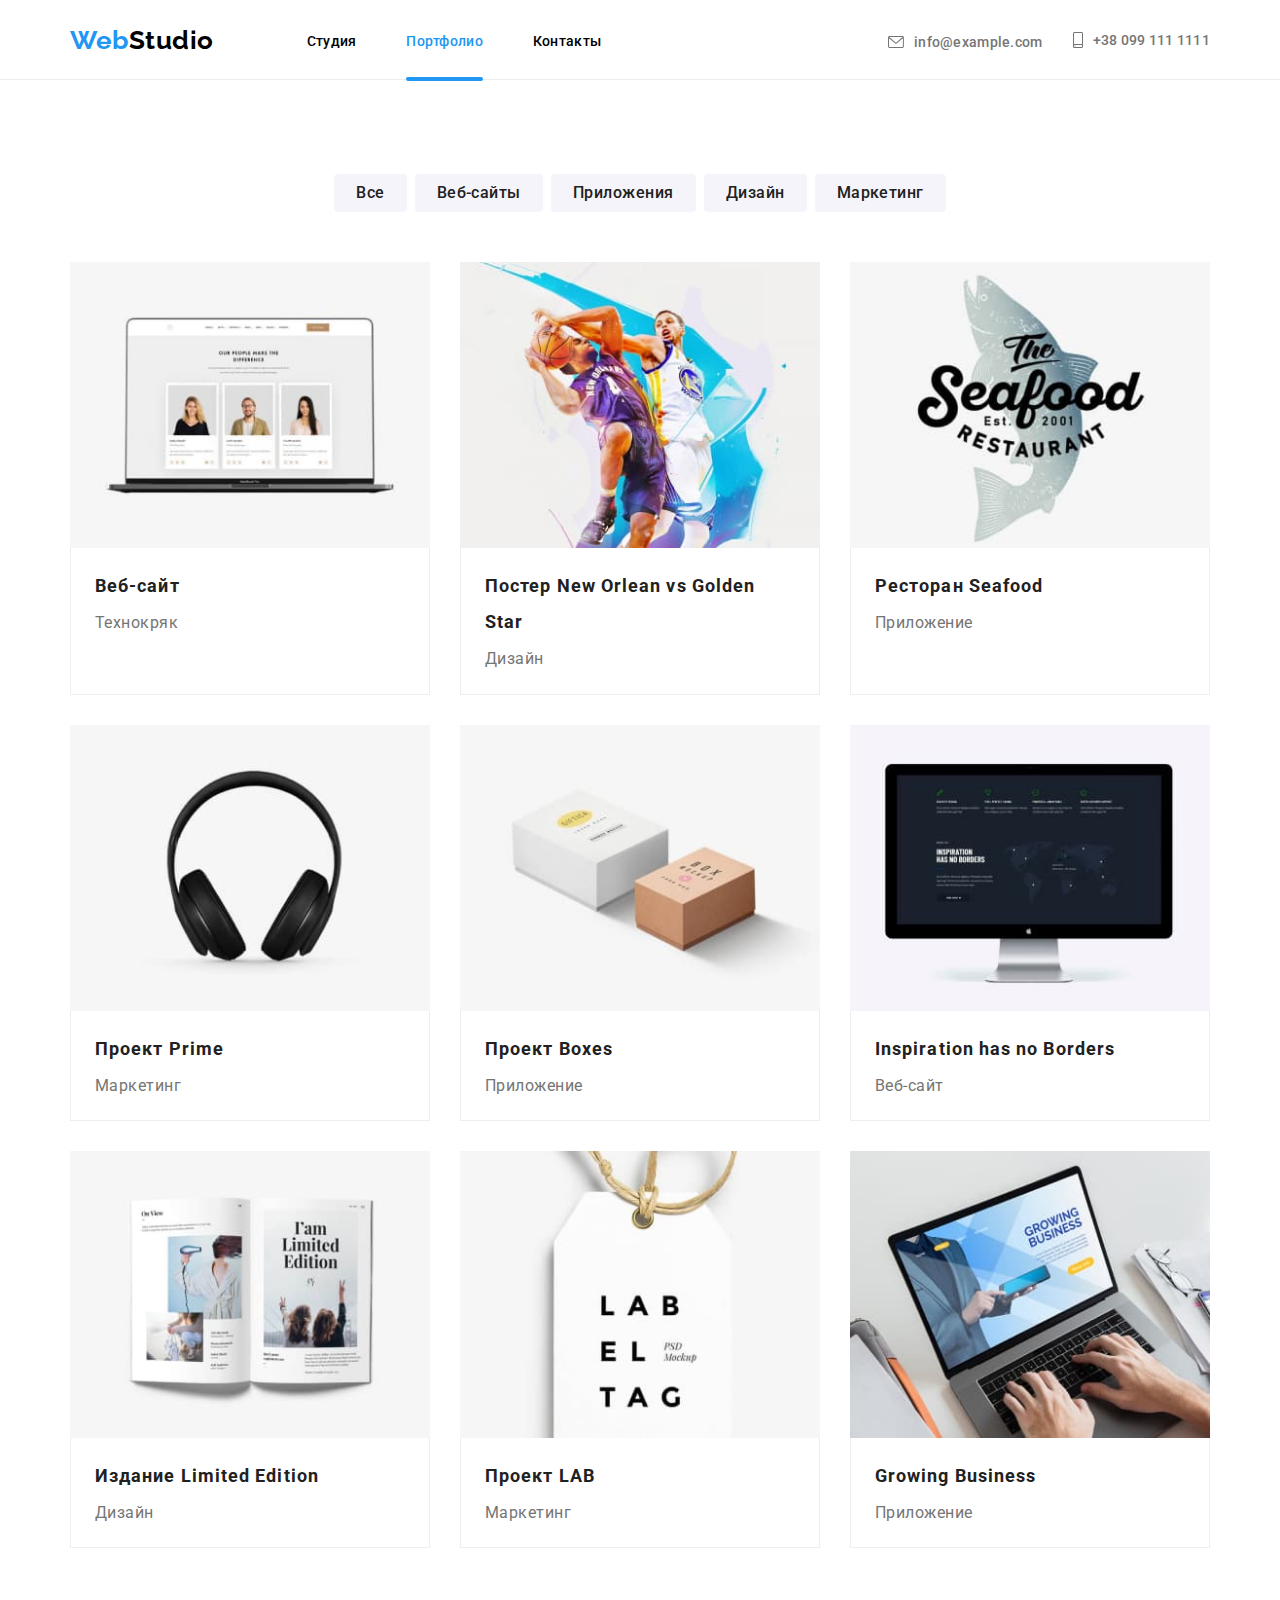
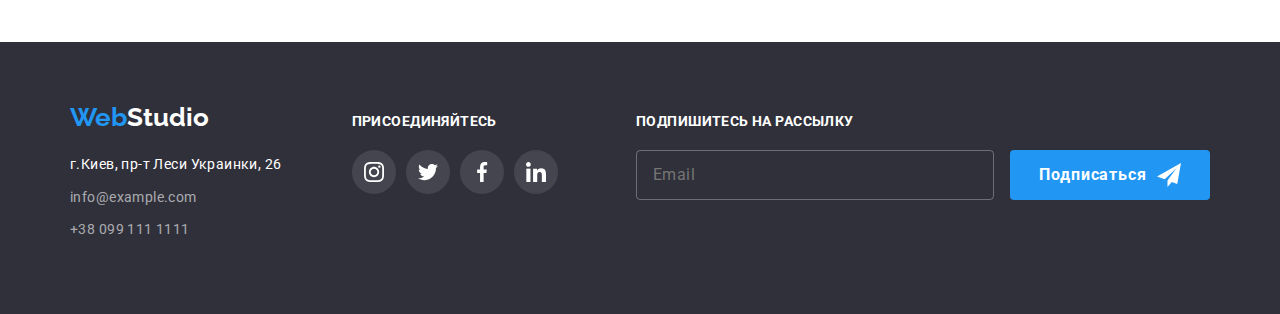
==== commit ba4716a0: "index.html" ====
--- a/portfolio.html
+++ b/portfolio.html
@@ -28,10 +28,10 @@
         <nav class="navigation">
           <ul class="nav">
             <li class="nav__item">
-              <a href="./index.html" class="nav__link current">Студия</a>
+              <a href="./index.html" class="nav__link">Студия</a>
             </li>
             <li class="nav__item">
-              <a href="./portfolio.html" class="nav__link">Портфолио</a>
+              <a href="./portfolio.html" class="nav__link current">Портфолио</a>
             </li>
             <li class="nav__item"><a href="" class="nav__link">Контакты</a></li>
           </ul>
@@ -70,10 +70,10 @@
             </button>
             <ul class="mob-menu__list">
               <li class="mob-menu__item">
-                <a href="./index.html" class="mob-menu__link current">Студия</a>
+                <a href="./index.html" class="mob-menu__link">Студия</a>
               </li>
               <li class="mob-menu__item">
-                <a href="./portfolio.html" class="mob-menu__link">Портфолио</a>
+                <a href="./portfolio.html" class="mob-menu__link current">Портфолио</a>
               </li>
               <li class="mob-menu__item">
                 <a href="" class="mob-menu__link">Контакты</a>
@@ -606,66 +606,70 @@
 
     <footer class="footer">
       <div class="container footer-container">
-        <div class="footer-adress">
-          <a href="./index.html" lang="en" class="footer-adress__title"
-            >Web<span class="footer-adress__logo--white-color">Studio</span></a
-          >
-          <address>
-            <ul class="footer-contacts">
-              <li>
-                <a
-                  href="https://goo.gl/maps/CcoJEwmLKHJg576z9"
-                  target="_blank"
-                  rel="noopener noreferrer nofollow"
-                  class="footer__map"
-                  >г.Киев, пр-т Леси Украинки, 26</a
-                >
+        <div class="footer-adress__tablet">
+          <div class="footer-adress">
+            <a href="./index.html" lang="en" class="footer-adress__title"
+              >Web<span class="footer-adress__logo--white-color"
+                >Studio</span
+              ></a
+            >
+            <address>
+              <ul class="footer-contacts">
+                <li>
+                  <a
+                    href="https://goo.gl/maps/CcoJEwmLKHJg576z9"
+                    target="_blank"
+                    rel="noopener noreferrer nofollow"
+                    class="footer__map"
+                    >г.Киев, пр-т Леси Украинки, 26</a
+                  >
+                </li>
+                <li>
+                  <a href="mailto:info@example.com" class="footer__email"
+                    >info@example.com</a
+                  >
+                </li>
+                <li>
+                  <a href="tel:+380991111111" class="footer__tel"
+                    >+38 099 111 1111</a
+                  >
+                </li>
+              </ul>
+            </address>
+          </div>
+          <div class="footer-socials">
+            <p class="footer-join-us">присоединяйтесь</p>
+            <ul class="footer-social-list">
+              <li class="footer-social__item">
+                <a href="" class="footer-social__link"
+                  ><svg class="footer-social__icon" width="20" height="20">
+                    <use href="images/icons.svg.svg#icon-instagram"></use>
+                  </svg>
+                </a>
               </li>
-              <li>
-                <a href="mailto:info@example.com" class="footer__email"
-                  >info@example.com</a
-                >
+              <li class="footer-social__item">
+                <a href="" class="footer-social__link"
+                  ><svg class="footer-social__icon" width="20" height="20">
+                    <use href="images/icons.svg.svg#icon-twitter"></use>
+                  </svg>
+                </a>
               </li>
-              <li>
-                <a href="tel:+380991111111" class="footer__tel"
-                  >+38 099 111 1111</a
-                >
+              <li class="footer-social__item">
+                <a href="" class="footer-social__link"
+                  ><svg class="footer-social__icon" width="20" height="20">
+                    <use href="images/icons.svg.svg#icon-facebook"></use>
+                  </svg>
+                </a>
+              </li>
+              <li class="footer-social__item">
+                <a href="" class="footer-social__link">
+                  <svg class="footer-social__icon" width="20" height="20">
+                    <use href="images/icons.svg.svg#icon-linkedin"></use>
+                  </svg>
+                </a>
               </li>
             </ul>
-          </address>
-        </div>
-        <div class="footer-socials">
-          <p class="footer-join-us">присоединяйтесь</p>
-          <ul class="footer-social-list">
-            <li class="footer-social__item">
-              <a href="" class="footer-social__link"
-                ><svg class="footer-social__icon" width="20" height="20">
-                  <use href="images/icons.svg.svg#icon-instagram"></use>
-                </svg>
-              </a>
-            </li>
-            <li class="footer-social__item">
-              <a href="" class="footer-social__link"
-                ><svg class="footer-social__icon" width="20" height="20">
-                  <use href="images/icons.svg.svg#icon-twitter"></use>
-                </svg>
-              </a>
-            </li>
-            <li class="footer-social__item">
-              <a href="" class="footer-social__link"
-                ><svg class="footer-social__icon" width="20" height="20">
-                  <use href="images/icons.svg.svg#icon-facebook"></use>
-                </svg>
-              </a>
-            </li>
-            <li class="footer-social__item">
-              <a href="" class="footer-social__link">
-                <svg class="footer-social__icon" width="20" height="20">
-                  <use href="images/icons.svg.svg#icon-linkedin"></use>
-                </svg>
-              </a>
-            </li>
-          </ul>
+          </div>
         </div>
         <div class="footer-subscribe">
           <form class="footer-subscribe__form">
@@ -695,3 +699,4 @@
     <script src="./js/mobile-menu.js"></script>
   </body>
 </html>
+
--- a/css/main.min.css
+++ b/css/main.min.css
@@ -1,3 +1,3 @@
 :root{--primary-color-text: #212121;--secondary-text-color: #757575;--hero-text-color: #ffffff;--hero-background-color: #2f303a;--hero-button-ineractive-color: #188ce8;--ineractive-color: #2196f3;--active-color: #000000;--footer-text-color: rgba(255, 255, 255, 0.6);--portfolio-colors: #f5f4fa;--border-color: #ececec;--border-portfolio-color: #eeeeee;--hero-linear-gradient-color: #2f303a 40 %;--social-link-icon: #afb1b8;--social-icon-background: rgba(255, 255, 255, 0.1);--portfolio-box-shadow-color: 0px 1px 1px rgba(0, 0, 0, 0.12),
-    0px 4px 4px rgba(0, 0, 0, 0.06), 1px 4px 6px rgba(0, 0, 0, 0.16)}.visually-hidden{position:absolute;white-space:nowrap;width:1px;height:1px;overflow:hidden;border:0;padding:0;clip:rect(0 0 0 0);-webkit-clip-path:inset(50%);clip-path:inset(50%);margin:-1px}p,h1,h2,h3,h4,h5,h6{margin:0}ul{list-style:none;margin:0;padding:0}img{display:block;max-width:100%;height:auto}body{background-color:#fff;color:var(--secondary-text-color);font-family:Roboto, sans-serif}.adress__mail{text-decoration:none;letter-spacing:0.02em;color:var(--secondary-text-color);font-weight:500;font-size:14px;line-height:1.14;display:-webkit-box;display:-ms-flexbox;display:flex;-webkit-box-align:center;-ms-flex-align:center;align-items:center;-webkit-transition-property:color;transition-property:color;-webkit-transition-duration:250ms;transition-duration:250ms;-webkit-transition-timing-function:cubic-bezier(0.4, 0, 0.2, 1);transition-timing-function:cubic-bezier(0.4, 0, 0.2, 1)}.adress__mail:hover,.adress__mail:focus{color:var(--ineractive-color);outline:none}@media screen and (min-width: 767.98px){.adress__mail{padding-top:21px;font-size:12px;line-height:1.16}}@media screen and (min-width: 1200px){.adress__mail{font-size:12px;line-height:1.14;padding-top:32px;padding-bottom:32px}}.adress__phone{text-decoration:none;letter-spacing:0.02em;color:var(--secondary-text-color);font-weight:500;font-size:14px;line-height:1.2;display:-webkit-box;display:-ms-flexbox;display:flex;-webkit-box-align:center;-ms-flex-align:center;align-items:center;-webkit-transition-property:color;transition-property:color;-webkit-transition-duration:250ms;transition-duration:250ms;-webkit-transition-timing-function:cubic-bezier(0.4, 0, 0.2, 1);transition-timing-function:cubic-bezier(0.4, 0, 0.2, 1)}.adress__phone:hover,.adress__phone:focus{color:var(--ineractive-color);outline:none}@media screen and (min-width: 767.98px){.adress__phone{font-size:12px;line-height:1.16;padding-bottom:20px;font-size:12px}}@media screen and (min-width: 1200px){.adress__phone{font-size:12px;line-height:1.14;padding-top:32px;padding-bottom:32px}}.adress__icon{display:-webkit-box;display:-ms-flexbox;display:flex;fill:currentColor}.adress__icon:hover,.adress__icon:focus{color:var(--ineractive-color)}.adress__icon{margin-right:10px}.footer-contacts{font-style:normal;font-weight:400;letter-spacing:0.03em}.footer__map{color:var(--hero-text-color);text-decoration:none;font-size:14px;line-height:1.7;letter-spacing:0.03em;margin-bottom:9px;display:block;-webkit-transition-property:color;transition-property:color;-webkit-transition-duration:250ms;transition-duration:250ms;-webkit-transition-timing-function:cubic-bezier(0.4, 0, 0.2, 1);transition-timing-function:cubic-bezier(0.4, 0, 0.2, 1)}.footer__map:hover,.footer__map:focus{color:var(--ineractive-color);outline:none}.footer__email{color:var(--footer-text-color);text-decoration:none;font-size:14px;line-height:1.7;letter-spacing:0.03em;margin-bottom:9px;display:block;-webkit-transition-property:color;transition-property:color;-webkit-transition-duration:250ms;transition-duration:250ms;-webkit-transition-timing-function:cubic-bezier(0.4, 0, 0.2, 1);transition-timing-function:cubic-bezier(0.4, 0, 0.2, 1)}.footer__email:hover,.footer__email:focus{color:var(--ineractive-color);outline:none}.footer__tel{color:var(--footer-text-color);text-decoration:none;font-size:14px;line-height:1.7;letter-spacing:0.03em;display:block;-webkit-transition-property:color;transition-property:color;-webkit-transition-duration:250ms;transition-duration:250ms;-webkit-transition-timing-function:cubic-bezier(0.4, 0, 0.2, 1);transition-timing-function:cubic-bezier(0.4, 0, 0.2, 1)}.footer__tel:hover,.footer__tel:focus{color:var(--ineractive-color);outline:none}.container{width:100%;padding-left:15px;padding-right:15px;margin-left:auto;margin-right:auto}@media screen and (min-width: 480px){.container{width:480px}}@media screen and (min-width: 768px){.container{width:738px}}@media screen and (min-width: 1200px){.container{width:1170px}}.navigation__title{font-family:'Raleway', sans-serif;text-decoration:none;color:var(--ineractive-color);font-weight:700;font-size:24px;line-height:1.17;letter-spacing:0.02em;padding-top:24px;padding-bottom:25px}@media screen and (min-width: 1200px){.navigation__title{font-size:26px;line-height:1.17}}.navigation__logo--black-color{font-family:'Raleway', sans-serif;color:var(--active-color);font-weight:700;font-size:24px;line-height:1.17;letter-spacing:0.02em}@media screen and (min-width: 1200px){.navigation__logo--black-color{font-size:26px;line-height:1.17}}.footer-adress__title{font-family:'Raleway', sans-serif;text-decoration:none;color:var(--ineractive-color);font-weight:700;font-size:24px;line-height:1.17;display:block;margin-bottom:20px}@media screen and (min-width: 767.98px){.footer-adress__title{font-size:26px}}.footer-adress__logo--white-color{color:var(--hero-text-color);font-family:'Raleway', sans-serif;font-weight:700;text-decoration:none;font-size:24px;line-height:1.17}@media screen and (min-width: 767.98px){.footer-adress__logo--white-color{font-size:26px}}.backdrop{position:fixed;top:0;left:0;width:100vw;height:100vh;opacity:1;-webkit-transition-property:opacity, visibility;transition-property:opacity, visibility;-webkit-transition-duration:250ms;transition-duration:250ms;-webkit-transition-timing-function:cubic-bezier(0.4, 0, 0.2, 1);transition-timing-function:cubic-bezier(0.4, 0, 0.2, 1);background-color:rgba(0,0,0,0.2)}.backdrop.is-hidden{opacity:0;pointer-events:none;visibility:hidden}.backdrop.is-hidden .modal{-webkit-transform:translate(-50%, -50%) scale(0.9);transform:translate(-50%, -50%) scale(0.9)}.modal{position:absolute;max-height:609px;padding:40px;top:50%;left:50%;visibility:visible;-webkit-transform:translate(-50%, -50%) scale(1);transform:translate(-50%, -50%) scale(1);-webkit-transition-property:visibility, -webkit-transform;transition-property:visibility, -webkit-transform;transition-property:transform, visibility;transition-property:transform, visibility, -webkit-transform;-webkit-transition-duration:250ms;transition-duration:250ms;-webkit-transition-timing-function:cubic-bezier(0.4, 0, 0.2, 1);transition-timing-function:cubic-bezier(0.4, 0, 0.2, 1);border-radius:4px;background-color:#fff;-webkit-box-shadow:0px 1px 3px rgba(0,0,0,0.12),0px 1px 1px rgba(0,0,0,0.14),0px 2px 1px rgba(0,0,0,0.2);box-shadow:0px 1px 3px rgba(0,0,0,0.12),0px 1px 1px rgba(0,0,0,0.14),0px 2px 1px rgba(0,0,0,0.2)}@media screen and (max-width: 479px){.modal{width:100%}}@media screen and (min-width: 480px){.modal{width:450px}}@media screen and (min-width: 1200px){.modal{width:528px;min-height:581px}}.close-button{position:absolute;display:-webkit-box;display:-ms-flexbox;display:flex;-webkit-box-align:center;-ms-flex-align:center;align-items:center;-webkit-box-pack:center;-ms-flex-pack:center;justify-content:center;top:8px;right:8px;width:30px;height:30px;margin:0;padding:0;cursor:pointer;border-radius:50%;border:1px solid rgba(0,0,0,0.1);color:#000000;background-color:#fff;-webkit-transition-property:color, -webkit-box-shadow;transition-property:color, -webkit-box-shadow;transition-property:color, box-shadow;transition-property:color, box-shadow, -webkit-box-shadow;-webkit-transition-duration:250ms;transition-duration:250ms;-webkit-transition-timing-function:cubic-bezier(0.4, 0, 0.2, 1);transition-timing-function:cubic-bezier(0.4, 0, 0.2, 1)}.close-button:hover,.close-button:focus{color:#2196f3;-webkit-box-shadow:0px 1px 3px rgba(0,0,0,0.12),0px 1px 1px rgba(0,0,0,0.14),0px 2px 1px rgba(0,0,0,0.2);box-shadow:0px 1px 3px rgba(0,0,0,0.12),0px 1px 1px rgba(0,0,0,0.14),0px 2px 1px rgba(0,0,0,0.2)}.icon-close{fill:currentColor}.form-field{margin-bottom:10px}.modal-title{font-weight:700;font-size:20px;line-height:1.15;text-align:center;letter-spacing:0.03em;color:#212121;margin-bottom:12px}.modal-input{width:100%;height:40px;padding-left:42px;border:1px solid rgba(33,33,33,0.2);border-radius:4px;-webkit-transition-property:border-color;transition-property:border-color;-webkit-transition-duration:250ms;transition-duration:250ms;-webkit-transition-timing-function:cubic-bezier(0.4, 0, 0.2, 1);transition-timing-function:cubic-bezier(0.4, 0, 0.2, 1);cursor:pointer}.modal-input:hover,.modal-input:focus{border-color:var(--ineractive-color);outline:none}.form-wrap{position:relative}.modal-icon{position:absolute;left:12px;top:50%;-webkit-transform:translateY(-50%);transform:translateY(-50%)}.modal-input:hover+.modal-icon,.modal-input:focus+.modal-icon{fill:var(--ineractive-color)}.label-name{display:block;cursor:pointer;margin-bottom:4px;font-weight:400;font-size:12px;line-height:1.16;letter-spacing:0.01em;color:#757575}.form-comment{margin-bottom:20px}.label-comment{width:100%;height:120px;padding:12px 16px;border:1px solid rgba(33,33,33,0.2);border-radius:4px;resize:none;-webkit-transition-property:border-color;transition-property:border-color;-webkit-transition-duration:250ms;transition-duration:250ms;-webkit-transition-timing-function:cubic-bezier(0.4, 0, 0.2, 1);transition-timing-function:cubic-bezier(0.4, 0, 0.2, 1)}.label-comment:hover,.label-comment:focus{border-color:var(--ineractive-color);outline:none}.label-comment::-webkit-input-placeholder{font-weight:400;font-size:12px;line-height:1.16;letter-spacing:0.01em;color:rgba(117,117,117,0.5)}.label-comment:-ms-input-placeholder{font-weight:400;font-size:12px;line-height:1.16;letter-spacing:0.01em;color:rgba(117,117,117,0.5)}.label-comment::-ms-input-placeholder{font-weight:400;font-size:12px;line-height:1.16;letter-spacing:0.01em;color:rgba(117,117,117,0.5)}.label-comment::placeholder{font-weight:400;font-size:12px;line-height:1.16;letter-spacing:0.01em;color:rgba(117,117,117,0.5)}.form-checkbox{margin-bottom:30px}.modal-check{display:-webkit-box;display:-ms-flexbox;display:flex;-webkit-box-align:center;-ms-flex-align:center;align-items:center;font-weight:400;font-size:14px;line-height:1.71;letter-spacing:0.03em;color:#757575}.modal-check svg{display:inline-block;margin-right:9px;border:2px solid var(--primary-color-text);border-radius:2px;-webkit-transition-property:background-color, fill, border;transition-property:background-color, fill, border;-webkit-transition-duration:250ms;transition-duration:250ms;-webkit-transition-timing-function:cubic-bezier(0.4, 0, 0.2, 1);transition-timing-function:cubic-bezier(0.4, 0, 0.2, 1)}.check-icon{fill:transparent}.modal-checkbox-custom:focus+.modal-check svg{outline:1px solid var(--ineractive-color)}.modal-checkbox-custom:checked+.modal-check svg{background-color:var(--ineractive-color);border:none}.modal-checkbox-custom:checked+.modal-check svg{fill:#ffffff}.checkbox-terms{font-weight:400;font-size:14px;line-height:1.71;letter-spacing:0.03em;color:var(--ineractive-color)}.btn-div{display:-webkit-box;display:-ms-flexbox;display:flex;-webkit-box-align:center;-ms-flex-align:center;align-items:center;text-align:center;-webkit-box-pack:center;-ms-flex-pack:center;justify-content:center}.btn-submit{min-width:200px;height:50px;padding:10px 56px;cursor:pointer;font-weight:700;font-size:16px;line-height:1.87;letter-spacing:0.06em;color:#ffffff;background-color:var(--ineractive-color);-webkit-box-shadow:0px 4px 4px rgba(0,0,0,0.15);box-shadow:0px 4px 4px rgba(0,0,0,0.15);border:none;border-radius:4px;-webkit-transition-property:color, background-color, -webkit-box-shadow;transition-property:color, background-color, -webkit-box-shadow;transition-property:color, background-color, box-shadow;transition-property:color, background-color, box-shadow, -webkit-box-shadow;-webkit-transition-duration:250ms;transition-duration:250ms;-webkit-transition-timing-function:cubic-bezier(0.4, 0, 0.2, 1);transition-timing-function:cubic-bezier(0.4, 0, 0.2, 1)}.btn-submit:hover,.btn-submit:focus{color:#ffffff;background-color:var(--hero-button-ineractive-color);-webkit-box-shadow:0px 4px 4px rgba(0,0,0,0.15);box-shadow:0px 4px 4px rgba(0,0,0,0.15);outline:none}.header{position:relative;border-bottom:1px solid var(--border-color);max-height:80px;margin-left:auto;margin-right:auto}.header__container{position:relative;display:-webkit-box;display:-ms-flexbox;display:flex;-webkit-box-align:center;-ms-flex-align:center;align-items:center}.navigation{display:none}@media screen and (min-width: 767.98px){.navigation{display:-webkit-box;display:-ms-flexbox;display:flex;-webkit-box-align:center;-ms-flex-align:center;align-items:center}}.nav{display:none}@media screen and (min-width: 767.98px){.nav{display:-webkit-box;display:-ms-flexbox;display:flex;margin-left:93px}}.nav__item+.nav__item{margin-left:50px}.nav__link{position:relative}.nav__link{color:var(--active-color);font-weight:500;font-size:14px;line-height:1.17;text-decoration:none;letter-spacing:0.02em;padding-top:32px;padding-bottom:32px;-webkit-transition-property:color;transition-property:color;-webkit-transition-duration:250ms;transition-duration:250ms;-webkit-transition-timing-function:cubic-bezier(0.4, 0, 0.2, 1);transition-timing-function:cubic-bezier(0.4, 0, 0.2, 1)}.nav__link:hover,.nav__link:focus{color:var(--ineractive-color);outline:none}.adress-list{display:none}@media screen and (min-width: 767.98px){.adress-list{display:block;margin-left:auto}}@media screen and (min-width: 1200px){.adress-list{display:-webkit-box;display:-ms-flexbox;display:flex;-webkit-box-align:baseline;-ms-flex-align:baseline;align-items:baseline;margin-left:auto}}@media screen and (min-width: 767.98px){.adress__item:not(:last-child){margin-bottom:10px}}@media screen and (min-width: 1200px){.adress__item{font-size:12px;line-height:1.14}.adress__item:not(:last-child){margin-bottom:0px}}@media screen and (min-width: 1200px){.adress__item+.adress__item{margin-left:30px}}.mob-menu{width:100%;height:100%;display:-webkit-box;display:-ms-flexbox;display:flex;-webkit-box-orient:vertical;-webkit-box-direction:normal;-ms-flex-direction:column;flex-direction:column;-webkit-box-pack:justify;-ms-flex-pack:justify;justify-content:space-between}@media screen and (min-width: 767.98px){.mob-menu{display:none}}.mob-menu__container{position:fixed;background-color:#fff;width:100vw;height:100%;overflow:auto;padding-top:48px;top:0;left:0;opacity:0;visibility:hidden;pointer-events:none;-webkit-transition:opacity 250ms cubic-bezier(0.4, 0, 0.2, 1),visibility 250ms cubic-bezier(0.4, 0, 0.2, 1);transition:opacity 250ms cubic-bezier(0.4, 0, 0.2, 1),visibility 250ms cubic-bezier(0.4, 0, 0.2, 1)}@media screen and (min-width: 767.98px){.mob-menu__container{display:none}}.open-menu-btn,.close-menu-btn{position:absolute;color:#212121;top:10px;right:15px;width:40px;height:40px;background-color:transparent;border:none;cursor:pointer;-webkit-transition-property:color;transition-property:color;-webkit-transition-duration:250ms;transition-duration:250ms;-webkit-transition-timing-function:cubic-bezier(0.4, 0, 0.2, 1);transition-timing-function:cubic-bezier(0.4, 0, 0.2, 1)}.open-menu-btn:hover,.open-menu-btn:focus,.close-menu-btn:hover,.close-menu-btn:focus{color:var(--hero-button-ineractive-color)}@media screen and (min-width: 767.98px){.open-menu-btn,.close-menu-btn{display:none}}.mob-menu__container.is-open{z-index:999;opacity:1;visibility:visible;pointer-events:auto}.mob-menu__item:not(:last-child){margin-bottom:32px}.mob-menu__link{text-decoration:none;font-family:'Roboto';font-style:normal;font-weight:500;font-size:40px;line-height:1.17;letter-spacing:0.02em;color:#212121}.mob-menu__bottom{display:-webkit-box;display:-ms-flexbox;display:flex;-webkit-box-orient:vertical;-webkit-box-direction:normal;-ms-flex-direction:column;flex-direction:column;-webkit-box-pack:justify;-ms-flex-pack:justify;justify-content:space-between}.mob-adress__phone{text-decoration:none;font-weight:500;font-size:34px;line-height:1.17;letter-spacing:0.02em;color:#2196F3}.mob-adress__mail{text-decoration:none;font-weight:500;font-size:24px;line-height:28px;letter-spacing:0.02em;color:#757575}.mob-adress__icon{display:none}.current{color:var(--ineractive-color)}@media screen and (min-width: 767.98px){.current{color:var(--ineractive-color)}.current::after{content:'';position:absolute;top:76px;left:0;width:100%;height:4px;border-radius:2px;background-color:var(--ineractive-color)}}.mob-menu-social__list{display:-webkit-box;display:-ms-flexbox;display:flex;-ms-flex-wrap:wrap;flex-wrap:wrap;-webkit-box-align:baseline;-ms-flex-align:baseline;align-items:baseline}.mob-menu-social__item+.mob-menu-social__item{margin-left:20px}.mob-menu-social__item:not(:last-child){border-right:1px solid rgba(33,33,33,0.2)}.mob-menu-social__link{position:relative;padding-right:10px;text-decoration:none;font-style:normal;font-weight:500;font-size:18px;line-height:1.22;letter-spacing:0.02em;color:#2196F3}.hero-section{text-align:center;width:450px;padding-top:118px;padding-bottom:118px}@media screen and (min-width: 767.98px){.hero-section{text-align:center;width:780px;padding-top:118px;padding-bottom:118px}}@media screen and (min-width: 1200px){.hero-section{text-align:center;width:1600px;padding-top:200px;padding-bottom:200px}}.hero__container{width:100%}@media screen and (min-width: 767.98px){.hero__container{width:360px}}@media screen and (min-width: 1200px){.hero__container{width:696px}}.overlay{width:100%;margin-left:auto;margin-right:auto;background-color:var(--hero-background-color);background-image:-webkit-gradient(linear, left top, right top, from(rgba(47,48,58,0.4)), to(rgba(47,48,58,0.4))),url(../images/hero-img-tel.jpg);background-image:linear-gradient(to right, rgba(47,48,58,0.4), rgba(47,48,58,0.4)),url(../images/hero-img-tel.jpg);background-position:center;background-repeat:no-repeat;background-size:cover}@media (min-device-pixel-ratio: 2), (-webkit-min-device-pixel-ratio: 2), (min-resolution: 192dpi), (min-resolution: 2dppx){.overlay .box{background-image:url(/images/hero-img-tel-2x.jpg)}}@media screen and (min-width: 767.98px){.overlay{width:100%;background-image:-webkit-gradient(linear, left top, right top, from(rgba(47,48,58,0.4)), to(rgba(47,48,58,0.4))),url(../images/hero-img-tab.jpg);background-image:linear-gradient(to right, rgba(47,48,58,0.4), rgba(47,48,58,0.4)),url(../images/hero-img-tab.jpg)}}@media screen and (min-width: 767.98px) and (min-device-pixel-ratio: 2), screen and (min-width: 767.98px) and (-webkit-min-device-pixel-ratio: 2), screen and (min-width: 767.98px) and (min-resolution: 192dpi), screen and (min-width: 767.98px) and (min-resolution: 2dppx){.overlay .box{background-image:url(/images/hero-img-tab-2x.jpg)}}@media screen and (min-width: 1200px){.overlay{max-width:100vw;height:600px;margin-left:auto;margin-right:auto;background-color:var(--hero-background-color);background-image:-webkit-gradient(linear, left top, right top, from(rgba(47,48,58,0.4)), to(rgba(47,48,58,0.4))),url(../images/hero.jpg);background-image:linear-gradient(to right, rgba(47,48,58,0.4), rgba(47,48,58,0.4)),url(../images/hero.jpg)}}@media screen and (min-width: 1200px) and (min-device-pixel-ratio: 2), screen and (min-width: 1200px) and (-webkit-min-device-pixel-ratio: 2), screen and (min-width: 1200px) and (min-resolution: 192dpi), screen and (min-width: 1200px) and (min-resolution: 2dppx){.overlay .box{background-image:url(../images/hero-img-2x.jpg)}}.hero__title{color:var(--hero-text-color);font-weight:900;font-size:26px;line-height:1.6;text-align:center;letter-spacing:0.06em;text-transform:uppercase;margin-bottom:30px;margin-left:auto;margin-right:auto}@media screen and (min-width: 1200px){.hero__title{color:var(--hero-text-color);font-weight:900;font-size:44px;line-height:1.4;text-align:center;letter-spacing:0.06em;text-transform:uppercase;margin-bottom:30px;margin-left:auto;margin-right:auto}}.hero__button{color:var(--hero-text-color);background-color:var(--ineractive-color);font-family:inherit;font-weight:700;font-size:16px;line-height:1.87;-webkit-box-align:center;-ms-flex-align:center;align-items:center;text-align:center;cursor:pointer;letter-spacing:0.06em;border-radius:4px;border:none;min-width:200px;height:50px;-webkit-transition-property:color, background-color, -webkit-box-shadow;transition-property:color, background-color, -webkit-box-shadow;transition-property:color, background-color, box-shadow;transition-property:color, background-color, box-shadow, -webkit-box-shadow;-webkit-transition-duration:250ms;transition-duration:250ms;-webkit-transition-timing-function:cubic-bezier(0.4, 0, 0.2, 1);transition-timing-function:cubic-bezier(0.4, 0, 0.2, 1)}.hero__button:hover,.hero__button:focus{color:var(--hero-text-color);background-color:var(--hero-button-ineractive-color);-webkit-box-shadow:0px 4px 4px rgba(0,0,0,0.15);box-shadow:0px 4px 4px rgba(0,0,0,0.15);outline:none}.team-section,.clients-section{padding-top:60px;padding-bottom:60px}@media screen and (min-width: 1200px){.team-section,.clients-section{padding-top:94px;padding-bottom:94px}}.team-section{background-color:var(--portfolio-colors)}.section{padding-top:60px;padding-bottom:60px}@media screen and (min-width: 767.98px){.section{padding-top:60px;padding-bottom:60px}}@media screen and (min-width: 1200px){.section{padding-top:94px;padding-bottom:47px}}.features-list{text-align:left}@media screen and (min-width: 767.98px){.features-list{display:-webkit-box;display:-ms-flexbox;display:flex;-ms-flex-wrap:wrap;flex-wrap:wrap;margin-left:-30px}}@media screen and (min-width: 1200px){.features-list{display:-webkit-box;display:-ms-flexbox;display:flex;-ms-flex-wrap:nowrap;flex-wrap:nowrap;margin-left:-30px}}.features-list__item{margin-bottom:30px}@media screen and (min-width: 767.98px){.features-list__item{-ms-flex-preferred-size:calc(100% / 2 - 30px);flex-basis:calc(100% / 2 - 30px);margin-left:30px}}@media screen and (min-width: 1200px){.features-list__item{-ms-flex-preferred-size:calc(100% / 4 - 30px);flex-basis:calc(100% / 4 - 30px);margin-left:30px}}.features-list__title{text-align:center;color:var(--active-color);font-weight:700;font-size:14px;line-height:1.17;letter-spacing:0.03em;text-transform:uppercase;margin-bottom:10px}@media screen and (min-width: 767.98px){.features-list__title{text-align:start}}.features-list__text{color:var(--secondary-text-color);font-size:14px;line-height:1.71;letter-spacing:0.03em}.features-list__box{display:-webkit-box;display:-ms-flexbox;display:flex;-webkit-box-pack:center;-ms-flex-pack:center;justify-content:center;-webkit-box-align:center;-ms-flex-align:center;align-items:center;margin-bottom:30px;background-color:var(--portfolio-colors);width:100%;height:120px;border-radius:4px}.about-section{padding-top:47px;padding-bottom:94px;display:none}@media screen and (min-width: 1200px){.about-section{display:block}}.about-list__decor-item{position:relative}.description{position:absolute;bottom:0;left:0;width:100%;height:70px;background-image:-webkit-gradient(linear, left top, left bottom, from(rgba(47,48,58,0.8)), to(rgba(47,48,58,0.8)));background-image:linear-gradient(rgba(47,48,58,0.8), rgba(47,48,58,0.8))}.description__text-one{position:absolute;bottom:27px;left:82px;color:#ffffff;font-weight:700;font-size:14px;line-height:1.14;text-align:center;letter-spacing:0.03em;text-transform:uppercase}.description__text-two{position:absolute;bottom:27px;left:85px;color:#ffffff;font-weight:700;font-size:14px;line-height:1.14;text-align:center;letter-spacing:0.03em;text-transform:uppercase}.description__text-three{position:absolute;bottom:27px;left:90px;color:#ffffff;font-weight:700;font-size:14px;line-height:1.14;text-align:center;letter-spacing:0.03em;text-transform:uppercase}.about-list{display:-webkit-box;display:-ms-flexbox;display:flex;margin-left:-30px}.about-list__item{-ms-flex-preferred-size:calc(100% / 3 - 30px);flex-basis:calc(100% / 3 - 30px);margin-left:30px}.about-us__title,.our-team__title{color:var(--primary-color-text);font-weight:700;font-size:36px;line-height:1.5;letter-spacing:0.03em;margin-bottom:50px;text-align:center}.team__container{margin-left:auto;margin-right:auto;padding-left:15px;padding-right:15px}.our-team__title{font-weight:700;font-size:28px;line-height:1.17;text-align:center;letter-spacing:0.03em;color:#212121}@media screen and (min-width: 1200px){.our-team__title{font-size:36px;line-height:1.16}}.team-list{text-align:center;margin-bottom:-30px}@media screen and (min-width: 767.98px){.team-list{display:-webkit-box;display:-ms-flexbox;display:flex;-ms-flex-wrap:wrap;flex-wrap:wrap;margin-left:-30px}}@media screen and (min-width: 1200px){.team-list{display:-webkit-box;display:-ms-flexbox;display:flex;-ms-flex-wrap:nowrap;flex-wrap:nowrap;margin-left:-30px}}.team-list__item{margin-bottom:30px}@media screen and (min-width: 767.98px){.team-list__item{-ms-flex-preferred-size:calc(100% / 2 - 30px);flex-basis:calc(100% / 2 - 30px);margin-left:30px}}@media screen and (min-width: 1200px){.team-list__item{-ms-flex-preferred-size:calc(100% / 4 - 30px);flex-basis:calc(100% / 4 - 30px);margin-left:30px}}.team-list__item{-webkit-box-shadow:0px 1px 3px rgba(0,0,0,0.12),0px 1px 1px rgba(0,0,0,0.14),0px 2px 1px rgba(0,0,0,0.2);box-shadow:0px 1px 3px rgba(0,0,0,0.12),0px 1px 1px rgba(0,0,0,0.14),0px 2px 1px rgba(0,0,0,0.2);border-radius:0px 0px 4px 4px}.team-member{background-color:var(--hero-text-color);padding-top:30px;padding-bottom:30px;border-radius:0px 0px 4px 4px}.team-member__name{color:var(--primary-color-text);font-weight:500;font-size:16px;line-height:1.2;letter-spacing:0.03em;margin-bottom:10px}.team-member__position{color:var(--secondary-text-color);font-size:16px;line-height:1.8;letter-spacing:0.03em;margin-bottom:16px}.team-social-list{display:-webkit-box;display:-ms-flexbox;display:flex;-webkit-box-pack:center;-ms-flex-pack:center;justify-content:center}.team-social__item+.team-social__item{margin-left:10px}.team-social__link{width:44px;height:44px;border-radius:50%;display:-webkit-box;display:-ms-flexbox;display:flex;-webkit-box-align:center;-ms-flex-align:center;align-items:center;-webkit-box-pack:center;-ms-flex-pack:center;justify-content:center;color:var(--social-link-icon);-webkit-transition-property:color, background-color, border-color;transition-property:color, background-color, border-color;-webkit-transition-duration:250ms;transition-duration:250ms;-webkit-transition-timing-function:cubic-bezier(0.4, 0, 0.2, 1);transition-timing-function:cubic-bezier(0.4, 0, 0.2, 1)}.team-social__link:hover,.team-social__link:focus{background-color:var(--ineractive-color);color:var(--hero-text-color);border-color:var(--ineractive-color);outline:none}.team-social__icon{fill:currentColor}.footer{height:100%;background-color:var(--hero-background-color);margin-left:auto;margin-right:auto;padding-top:60px;padding-bottom:60px}@media screen and (max-width: 767px){.footer-adress{text-align:center;margin-bottom:60px}}@media screen and (min-width: 1200px){.footer-container{display:-webkit-box;display:-ms-flexbox;display:flex;-webkit-box-align:baseline;-ms-flex-align:baseline;align-items:baseline}}@media screen and (min-width: 767.98px){.footer-adress__tablet{display:-webkit-box;display:-ms-flexbox;display:flex;-webkit-box-align:baseline;-ms-flex-align:baseline;align-items:baseline;-ms-flex-pack:distribute;justify-content:space-around}}.footer-join-us{text-align:center;font-weight:700;font-style:normal;font-size:14px;line-height:1.14;letter-spacing:0.03em;text-transform:uppercase;color:var(--hero-text-color);margin-bottom:20px}.footer-socials{margin-bottom:60px}@media screen and (min-width: 1200px){.footer-socials{display:-webkit-box;display:-ms-flexbox;display:flex;-webkit-box-align:start;-ms-flex-align:start;align-items:flex-start;margin-left:70px;-webkit-box-orient:vertical;-webkit-box-direction:normal;-ms-flex-direction:column;flex-direction:column}}.footer-social-list{display:-webkit-box;display:-ms-flexbox;display:flex;-webkit-box-pack:center;-ms-flex-pack:center;justify-content:center}.footer-social__item+.footer-social__item{margin-left:10px}.footer-social__link{width:44px;height:44px;border-radius:50%;display:-webkit-box;display:-ms-flexbox;display:flex;-webkit-box-align:center;-ms-flex-align:center;align-items:center;-webkit-box-pack:center;-ms-flex-pack:center;justify-content:center;background-color:var(--social-icon-background);color:var(--hero-text-color);-webkit-transition-property:color, background-color, border-color;transition-property:color, background-color, border-color;-webkit-transition-duration:250ms;transition-duration:250ms;-webkit-transition-timing-function:cubic-bezier(0.4, 0, 0.2, 1);transition-timing-function:cubic-bezier(0.4, 0, 0.2, 1)}.footer-social__link:hover,.footer-social__link:focus{background-color:var(--ineractive-color);border-color:var(--ineractive-color);color:var(--hero-text-color);outline:none}.footer-social__icon{fill:currentColor}@media screen and (min-width: 767.98px){.footer-subscribe{display:-webkit-box;display:-ms-flexbox;display:flex;-webkit-box-pack:center;-ms-flex-pack:center;justify-content:center}}@media screen and (min-width: 1200px){.footer-subscribe{display:-webkit-box;display:-ms-flexbox;display:flex;-webkit-box-align:baseline;-ms-flex-align:baseline;align-items:baseline;margin-left:auto}}.footer-subscribe__text{text-align:center;margin-bottom:20px;font-weight:700;font-size:14px;line-height:1.17;letter-spacing:0.03em;text-transform:uppercase;color:#ffffff}@media screen and (min-width: 1200px){.footer-subscribe__text{text-align:start}}.footer-subscribe__mail{margin-bottom:20px;width:100%;height:50px;padding-left:16px;padding-top:15px;padding-bottom:15px;font-weight:400;font-size:16px;line-height:1.25;letter-spacing:0.03em;color:rgba(255,255,255,0.6);background-color:transparent;border:1px solid rgba(255,255,255,0.3);border-radius:4px}@media screen and (min-width: 767.98px){.footer-subscribe__mail{width:450px}}@media screen and (min-width: 1200px){.footer-subscribe__mail{margin-bottom:0;width:358px}}.footer-subscribe__mail:focus{outline:none}.footer-subscribe__btn{display:-webkit-box;display:-ms-flexbox;display:flex;margin:0 auto;-webkit-box-align:center;-ms-flex-align:center;align-items:center;-webkit-box-pack:center;-ms-flex-pack:center;justify-content:center;text-align:center;min-width:200px;height:50px;cursor:pointer;font-weight:700;font-size:16px;line-height:30px;letter-spacing:0.06em;color:#ffffff;background:#2196f3;border-color:transparent;border-radius:4px;-webkit-transition-property:background-color;transition-property:background-color;-webkit-transition-duration:250ms;transition-duration:250ms;-webkit-transition-timing-function:cubic-bezier(0.4, 0, 0.2, 1);transition-timing-function:cubic-bezier(0.4, 0, 0.2, 1)}@media screen and (min-width: 1200px){.footer-subscribe__btn{display:-webkit-inline-box;display:-ms-inline-flexbox;display:inline-flex;margin-left:12px}}.footer-subscribe__btn:hover,.footer-subscribe__btn:focus{background-color:var(--hero-button-ineractive-color);outline:none}.footer-subscribe__icon-send{margin-left:10px}.portfolio-section{padding-top:60px;padding-bottom:60px}@media screen and (min-width: 1200px){.portfolio-section{padding-top:94px;padding-bottom:94px}}.buttons-list{display:-webkit-box;display:-ms-flexbox;display:flex;-ms-flex-wrap:wrap;flex-wrap:wrap}@media screen and (min-width: 767.98px){.buttons-list{display:-webkit-box;display:-ms-flexbox;display:flex;-webkit-box-align:center;-ms-flex-align:center;align-items:center;-webkit-box-pack:center;-ms-flex-pack:center;justify-content:center;margin-bottom:50px}}.buttons-list__item+.buttons-list__item{margin-left:8px}@media screen and (max-width: 767px){.buttons-list__item :nth-child(-n+3){margin-bottom:15px}}.buttons-list__btn{color:var(--primary-color-text);background-color:var(--portfolio-colors);font-family:inherit;cursor:pointer;font-weight:500;font-size:16px;line-height:1.6;letter-spacing:0.03em;padding:6px 22px;border-radius:4px;border:none;-webkit-transition-property:color, background-color, border-color, -webkit-box-shadow;transition-property:color, background-color, border-color, -webkit-box-shadow;transition-property:color, background-color, border-color, box-shadow;transition-property:color, background-color, border-color, box-shadow, -webkit-box-shadow;-webkit-transition-duration:250ms;transition-duration:250ms;-webkit-transition-timing-function:cubic-bezier(0.4, 0, 0.2, 1);transition-timing-function:cubic-bezier(0.4, 0, 0.2, 1)}.buttons-list__btn:hover,.buttons-list__btn:focus{color:var(--hero-text-color);background-color:var(--ineractive-color);border-color:var(--ineractive-color);-webkit-box-shadow:0px 3px 1px rgba(0,0,0,0.1),0px 1px 2px rgba(0,0,0,0.08),0px 2px 2px rgba(0,0,0,0.12);box-shadow:0px 3px 1px rgba(0,0,0,0.1),0px 1px 2px rgba(0,0,0,0.08),0px 2px 2px rgba(0,0,0,0.12);outline:none}.example-list{text-align:left;margin-top:40px;margin-bottom:-30px}@media screen and (min-width: 767.98px){.example-list{display:-webkit-box;display:-ms-flexbox;display:flex;-ms-flex-wrap:wrap;flex-wrap:wrap;margin-left:-30px}}@media screen and (min-width: 1200px){.example-list{display:-webkit-box;display:-ms-flexbox;display:flex;-ms-flex-wrap:wrap;flex-wrap:wrap;margin-left:-30px}}.example-list__link{display:-webkit-box;display:-ms-flexbox;display:flex;text-decoration:none;outline:none;height:100%;-webkit-box-orient:vertical;-webkit-box-direction:normal;-ms-flex-direction:column;flex-direction:column}.example-list__link:hover,.example-list__link:focus{-webkit-box-shadow:0px 1px 1px rgba(0,0,0,0.12),0px 4px 4px rgba(0,0,0,0.06),1px 4px 6px rgba(0,0,0,0.16);box-shadow:0px 1px 1px rgba(0,0,0,0.12),0px 4px 4px rgba(0,0,0,0.06),1px 4px 6px rgba(0,0,0,0.16)}.example-list__image{position:relative;overflow:hidden}.example-list__animation{position:absolute;overflow:scroll;bottom:0;left:0;width:100%;height:100%;background-color:rgba(33,150,243,0.9);-webkit-transform:translateY(101%);transform:translateY(101%);-webkit-transition-property:-webkit-transform, -webkit-box-shadow;transition-property:-webkit-transform, -webkit-box-shadow;transition-property:transform, box-shadow;transition-property:transform, box-shadow, -webkit-transform, -webkit-box-shadow;-webkit-transition-duration:250ms;transition-duration:250ms;-webkit-transition-timing-function:cubic-bezier(0.4, 0, 0.2, 1);transition-timing-function:cubic-bezier(0.4, 0, 0.2, 1)}.example-list__link:hover .example-list__animation,.example-list__link:focus .example-list__animation{-webkit-transform:translateY(0);transform:translateY(0)}.example-list__animation-text{position:absolute;width:100%;height:168px;padding-left:24px;padding-right:24px;top:50%;left:50%;-webkit-transform:translate(-50%, -50%);transform:translate(-50%, -50%);font-size:18px;line-height:1.55;letter-spacing:0.03em;color:#ffffff}@media screen and (min-width: 767.98px){.example-list__animation-text{width:322px}}.example-list__item{margin-bottom:30px;-webkit-transition-property:-webkit-box-shadow;transition-property:-webkit-box-shadow;transition-property:box-shadow;transition-property:box-shadow, -webkit-box-shadow;-webkit-transition-duration:250ms;transition-duration:250ms;-webkit-transition-timing-function:cubic-bezier(0.4, 0, 0.2, 1);transition-timing-function:cubic-bezier(0.4, 0, 0.2, 1)}@media screen and (min-width: 767.98px){.example-list__item{-ms-flex-preferred-size:calc(100% / 2 - 30px);flex-basis:calc(100% / 2 - 30px);margin-left:30px}}@media screen and (min-width: 1200px){.example-list__item{-ms-flex-preferred-size:calc(100% / 3 - 30px);flex-basis:calc(100% / 3 - 30px);margin-left:30px}}.example-list__item:hover,.example-list__item:focus{-webkit-box-shadow:0px 1px 1px rgba(0,0,0,0.12),0px 4px 4px rgba(0,0,0,0.06),1px 4px 6px rgba(0,0,0,0.16);box-shadow:0px 1px 1px rgba(0,0,0,0.12),0px 4px 4px rgba(0,0,0,0.06),1px 4px 6px rgba(0,0,0,0.16)}.example-list__description{-webkit-box-flex:1;-ms-flex-positive:1;flex-grow:1;padding:20px 24px;border-bottom:1px solid var(--border-portfolio-color);border-left:1px solid var(--border-portfolio-color);border-right:1px solid var(--border-portfolio-color)}.example-list__title{color:var(--primary-color-text);font-style:700;font-size:18px;line-height:2;letter-spacing:0.06em;margin-bottom:4px}.example-list__text{color:var(--secondary-text-color);font-size:16px;line-height:1.87;letter-spacing:0.03em}.clients__title{font-weight:700;font-weight:bold;font-size:28px;line-height:1.17;text-align:center;letter-spacing:0.03em;color:var(--primary-color-text);margin-bottom:50px}@media screen and (min-width: 1200px){.clients__title{font-size:36px}}.our-clients-list{display:-webkit-box;display:-ms-flexbox;display:flex;-ms-flex-wrap:wrap;flex-wrap:wrap;-webkit-box-pack:center;-ms-flex-pack:center;justify-content:center;margin-left:-30px;margin-bottom:-30px}.our-clients__item{width:210px;height:92px;margin-bottom:30px;-ms-flex-preferred-size:calc(100% / 2 - 30px);flex-basis:calc(100% / 2 - 30px);margin-left:30px}.our-clients__item:not(:first-child){margin-left:30px}@media screen and (min-width: 767.98px){.our-clients__item{width:226px;-ms-flex-preferred-size:calc(100% / 3 - 30px);flex-basis:calc(100% / 3 - 30px);margin-left:30px}.our-clients__item:not(:first-child){margin-left:30px}}@media screen and (min-width: 1200px){.our-clients__item{width:170px;-ms-flex-preferred-size:calc(100% / 6 - 30px);flex-basis:calc(100% / 6 - 30px);margin-left:30px}.our-clients__item:not(:first-child){margin-left:30px}}.our-clients__link{display:-webkit-box;display:-ms-flexbox;display:flex;-webkit-box-pack:center;-ms-flex-pack:center;justify-content:center;-webkit-box-align:center;-ms-flex-align:center;align-items:center;width:100%;height:100%;border-radius:4px;color:var(--social-link-icon);border:1px solid var(--social-link-icon);-webkit-transition-property:color, border-color;transition-property:color, border-color;-webkit-transition-duration:250ms;transition-duration:250ms;-webkit-transition-timing-function:cubic-bezier(0.4, 0, 0.2, 1);transition-timing-function:cubic-bezier(0.4, 0, 0.2, 1)}.our-clients__link:hover,.our-clients__link:focus{color:var(--ineractive-color);border-color:var(--ineractive-color);outline:none}.our-clients__icon{fill:currentColor}
+    0px 4px 4px rgba(0, 0, 0, 0.06), 1px 4px 6px rgba(0, 0, 0, 0.16)}.visually-hidden{position:absolute;white-space:nowrap;width:1px;height:1px;overflow:hidden;border:0;padding:0;clip:rect(0 0 0 0);-webkit-clip-path:inset(50%);clip-path:inset(50%);margin:-1px}p,h1,h2,h3,h4,h5,h6{margin:0}ul{list-style:none;margin:0;padding:0}img{display:block;max-width:100%;height:auto}body{background-color:#fff;color:var(--secondary-text-color);font-family:Roboto, sans-serif}.adress__mail{text-decoration:none;letter-spacing:0.02em;color:var(--secondary-text-color);font-weight:500;font-size:12px;line-height:1.17;display:-webkit-box;display:-ms-flexbox;display:flex;-webkit-box-align:center;-ms-flex-align:center;align-items:center;-webkit-transition-property:color;transition-property:color;-webkit-transition-duration:250ms;transition-duration:250ms;-webkit-transition-timing-function:cubic-bezier(0.4, 0, 0.2, 1);transition-timing-function:cubic-bezier(0.4, 0, 0.2, 1)}.adress__mail:hover,.adress__mail:focus{color:var(--ineractive-color);outline:none}@media screen and (min-width: 767.98px){.adress__mail{padding-top:21px}}@media screen and (min-width: 1200px){.adress__mail{font-size:14px;padding-top:32px;padding-bottom:32px}}.adress__phone{text-decoration:none;letter-spacing:0.02em;color:var(--secondary-text-color);font-weight:500;font-size:12px;line-height:1.17;display:-webkit-box;display:-ms-flexbox;display:flex;-webkit-box-align:center;-ms-flex-align:center;align-items:center;-webkit-transition-property:color;transition-property:color;-webkit-transition-duration:250ms;transition-duration:250ms;-webkit-transition-timing-function:cubic-bezier(0.4, 0, 0.2, 1);transition-timing-function:cubic-bezier(0.4, 0, 0.2, 1)}.adress__phone:hover,.adress__phone:focus{color:var(--ineractive-color);outline:none}@media screen and (min-width: 767.98px){.adress__phone{padding-bottom:20px}}@media screen and (min-width: 1200px){.adress__phone{font-size:14px;padding-top:32px;padding-bottom:32px}}.adress__icon{display:-webkit-box;display:-ms-flexbox;display:flex;fill:currentColor}.adress__icon:hover,.adress__icon:focus{color:var(--ineractive-color)}.adress__icon{margin-right:10px}.footer-contacts{font-style:normal;font-weight:400;letter-spacing:0.03em}.footer__map{color:var(--hero-text-color);text-decoration:none;font-size:14px;line-height:1.7;letter-spacing:0.03em;margin-bottom:9px;display:block;-webkit-transition-property:color;transition-property:color;-webkit-transition-duration:250ms;transition-duration:250ms;-webkit-transition-timing-function:cubic-bezier(0.4, 0, 0.2, 1);transition-timing-function:cubic-bezier(0.4, 0, 0.2, 1)}.footer__map:hover,.footer__map:focus{color:var(--ineractive-color);outline:none}.footer__email{color:var(--footer-text-color);text-decoration:none;font-size:14px;line-height:1.7;letter-spacing:0.03em;margin-bottom:9px;display:block;-webkit-transition-property:color;transition-property:color;-webkit-transition-duration:250ms;transition-duration:250ms;-webkit-transition-timing-function:cubic-bezier(0.4, 0, 0.2, 1);transition-timing-function:cubic-bezier(0.4, 0, 0.2, 1)}.footer__email:hover,.footer__email:focus{color:var(--ineractive-color);outline:none}.footer__tel{color:var(--footer-text-color);text-decoration:none;font-size:14px;line-height:1.7;letter-spacing:0.03em;display:block;-webkit-transition-property:color;transition-property:color;-webkit-transition-duration:250ms;transition-duration:250ms;-webkit-transition-timing-function:cubic-bezier(0.4, 0, 0.2, 1);transition-timing-function:cubic-bezier(0.4, 0, 0.2, 1)}.footer__tel:hover,.footer__tel:focus{color:var(--ineractive-color);outline:none}.container{width:100%;padding-left:15px;padding-right:15px;margin-left:auto;margin-right:auto}@media screen and (min-width: 480px){.container{width:450px}}@media screen and (min-width: 768px){.container{width:738px}}@media screen and (min-width: 1200px){.container{width:1170px}}.navigation__title{font-family:'Raleway', sans-serif;text-decoration:none;color:var(--ineractive-color);font-weight:700;font-size:24px;line-height:1.17;letter-spacing:0.02em;padding-top:24px;padding-bottom:25px}@media screen and (min-width: 1200px){.navigation__title{font-size:26px;line-height:1.17}}.navigation__logo--black-color{font-family:'Raleway', sans-serif;color:var(--active-color);font-weight:700;font-size:24px;line-height:1.17;letter-spacing:0.02em}@media screen and (min-width: 1200px){.navigation__logo--black-color{font-size:26px;line-height:1.17}}.footer-adress__title{font-family:'Raleway', sans-serif;text-decoration:none;color:var(--ineractive-color);font-weight:700;font-size:24px;line-height:1.17;display:block;margin-bottom:20px}@media screen and (min-width: 767.98px){.footer-adress__title{font-size:26px}}.footer-adress__logo--white-color{color:var(--hero-text-color);font-family:'Raleway', sans-serif;font-weight:700;text-decoration:none;font-size:24px;line-height:1.17}@media screen and (min-width: 767.98px){.footer-adress__logo--white-color{font-size:26px}}.backdrop{position:fixed;top:0;left:0;width:100vw;height:100vh;opacity:1;-webkit-transition-property:opacity, visibility;transition-property:opacity, visibility;-webkit-transition-duration:250ms;transition-duration:250ms;-webkit-transition-timing-function:cubic-bezier(0.4, 0, 0.2, 1);transition-timing-function:cubic-bezier(0.4, 0, 0.2, 1);background-color:rgba(0,0,0,0.2)}.backdrop.is-hidden{opacity:0;pointer-events:none;visibility:hidden}.backdrop.is-hidden .modal{-webkit-transform:translate(-50%, -50%) scale(0.9);transform:translate(-50%, -50%) scale(0.9)}.modal{position:absolute;max-height:609px;padding:40px;top:50%;left:50%;visibility:visible;-webkit-transform:translate(-50%, -50%) scale(1);transform:translate(-50%, -50%) scale(1);-webkit-transition-property:visibility, -webkit-transform;transition-property:visibility, -webkit-transform;transition-property:transform, visibility;transition-property:transform, visibility, -webkit-transform;-webkit-transition-duration:250ms;transition-duration:250ms;-webkit-transition-timing-function:cubic-bezier(0.4, 0, 0.2, 1);transition-timing-function:cubic-bezier(0.4, 0, 0.2, 1);border-radius:4px;background-color:#fff;-webkit-box-shadow:0px 1px 3px rgba(0,0,0,0.12),0px 1px 1px rgba(0,0,0,0.14),0px 2px 1px rgba(0,0,0,0.2);box-shadow:0px 1px 3px rgba(0,0,0,0.12),0px 1px 1px rgba(0,0,0,0.14),0px 2px 1px rgba(0,0,0,0.2)}@media screen and (max-width: 479px){.modal{width:100%}}@media screen and (min-width: 480px){.modal{width:450px}}@media screen and (min-width: 1200px){.modal{width:528px;min-height:581px}}.close-button{position:absolute;display:-webkit-box;display:-ms-flexbox;display:flex;-webkit-box-align:center;-ms-flex-align:center;align-items:center;-webkit-box-pack:center;-ms-flex-pack:center;justify-content:center;top:8px;right:8px;width:30px;height:30px;margin:0;padding:0;cursor:pointer;border-radius:50%;border:1px solid rgba(0,0,0,0.1);color:#000000;background-color:#fff;-webkit-transition-property:color, -webkit-box-shadow;transition-property:color, -webkit-box-shadow;transition-property:color, box-shadow;transition-property:color, box-shadow, -webkit-box-shadow;-webkit-transition-duration:250ms;transition-duration:250ms;-webkit-transition-timing-function:cubic-bezier(0.4, 0, 0.2, 1);transition-timing-function:cubic-bezier(0.4, 0, 0.2, 1)}.close-button:hover,.close-button:focus{color:#2196f3;-webkit-box-shadow:0px 1px 3px rgba(0,0,0,0.12),0px 1px 1px rgba(0,0,0,0.14),0px 2px 1px rgba(0,0,0,0.2);box-shadow:0px 1px 3px rgba(0,0,0,0.12),0px 1px 1px rgba(0,0,0,0.14),0px 2px 1px rgba(0,0,0,0.2)}.icon-close{fill:currentColor}.form-field{margin-bottom:10px}.modal-title{font-weight:700;font-size:20px;line-height:1.15;text-align:center;letter-spacing:0.03em;color:#212121;margin-bottom:12px}.modal-input{width:100%;height:40px;padding-left:42px;border:1px solid rgba(33,33,33,0.2);border-radius:4px;-webkit-transition-property:border-color;transition-property:border-color;-webkit-transition-duration:250ms;transition-duration:250ms;-webkit-transition-timing-function:cubic-bezier(0.4, 0, 0.2, 1);transition-timing-function:cubic-bezier(0.4, 0, 0.2, 1);cursor:pointer}.modal-input:hover,.modal-input:focus{border-color:var(--ineractive-color);outline:none}.form-wrap{position:relative}.modal-icon{position:absolute;left:12px;top:50%;-webkit-transform:translateY(-50%);transform:translateY(-50%)}.modal-input:hover+.modal-icon,.modal-input:focus+.modal-icon{fill:var(--ineractive-color)}.label-name{display:block;cursor:pointer;margin-bottom:4px;font-weight:400;font-size:12px;line-height:1.16;letter-spacing:0.01em;color:#757575}.form-comment{margin-bottom:20px}.label-comment{width:100%;height:120px;padding:12px 16px;border:1px solid rgba(33,33,33,0.2);border-radius:4px;resize:none;-webkit-transition-property:border-color;transition-property:border-color;-webkit-transition-duration:250ms;transition-duration:250ms;-webkit-transition-timing-function:cubic-bezier(0.4, 0, 0.2, 1);transition-timing-function:cubic-bezier(0.4, 0, 0.2, 1)}.label-comment:hover,.label-comment:focus{border-color:var(--ineractive-color);outline:none}.label-comment::-webkit-input-placeholder{font-weight:400;font-size:12px;line-height:1.16;letter-spacing:0.01em;color:rgba(117,117,117,0.5)}.label-comment:-ms-input-placeholder{font-weight:400;font-size:12px;line-height:1.16;letter-spacing:0.01em;color:rgba(117,117,117,0.5)}.label-comment::-ms-input-placeholder{font-weight:400;font-size:12px;line-height:1.16;letter-spacing:0.01em;color:rgba(117,117,117,0.5)}.label-comment::placeholder{font-weight:400;font-size:12px;line-height:1.16;letter-spacing:0.01em;color:rgba(117,117,117,0.5)}.form-checkbox{margin-bottom:30px}.modal-check{display:-webkit-box;display:-ms-flexbox;display:flex;-webkit-box-align:center;-ms-flex-align:center;align-items:center;font-weight:400;font-size:14px;line-height:1.71;letter-spacing:0.03em;color:#757575}.modal-check svg{display:inline-block;margin-right:9px;border:2px solid var(--primary-color-text);border-radius:2px;-webkit-transition-property:background-color, fill, border;transition-property:background-color, fill, border;-webkit-transition-duration:250ms;transition-duration:250ms;-webkit-transition-timing-function:cubic-bezier(0.4, 0, 0.2, 1);transition-timing-function:cubic-bezier(0.4, 0, 0.2, 1)}.check-icon{fill:transparent}.modal-checkbox-custom:focus+.modal-check svg{outline:1px solid var(--ineractive-color)}.modal-checkbox-custom:checked+.modal-check svg{background-color:var(--ineractive-color);border:none}.modal-checkbox-custom:checked+.modal-check svg{fill:#ffffff}.checkbox-terms{font-weight:400;font-size:14px;line-height:1.71;letter-spacing:0.03em;color:var(--ineractive-color)}.btn-div{display:-webkit-box;display:-ms-flexbox;display:flex;-webkit-box-align:center;-ms-flex-align:center;align-items:center;text-align:center;-webkit-box-pack:center;-ms-flex-pack:center;justify-content:center}.btn-submit{min-width:200px;height:50px;padding:10px 56px;cursor:pointer;font-weight:700;font-size:16px;line-height:1.87;letter-spacing:0.06em;color:#ffffff;background-color:var(--ineractive-color);-webkit-box-shadow:0px 4px 4px rgba(0,0,0,0.15);box-shadow:0px 4px 4px rgba(0,0,0,0.15);border:none;border-radius:4px;-webkit-transition-property:color, background-color, -webkit-box-shadow;transition-property:color, background-color, -webkit-box-shadow;transition-property:color, background-color, box-shadow;transition-property:color, background-color, box-shadow, -webkit-box-shadow;-webkit-transition-duration:250ms;transition-duration:250ms;-webkit-transition-timing-function:cubic-bezier(0.4, 0, 0.2, 1);transition-timing-function:cubic-bezier(0.4, 0, 0.2, 1)}.btn-submit:hover,.btn-submit:focus{color:#ffffff;background-color:var(--hero-button-ineractive-color);-webkit-box-shadow:0px 4px 4px rgba(0,0,0,0.15);box-shadow:0px 4px 4px rgba(0,0,0,0.15);outline:none}.header{position:relative;border-bottom:1px solid var(--border-color);max-height:80px;margin-left:auto;margin-right:auto}.header__container{position:relative;display:-webkit-box;display:-ms-flexbox;display:flex;-webkit-box-align:center;-ms-flex-align:center;align-items:center}.navigation{display:none}@media screen and (min-width: 767.98px){.navigation{display:-webkit-box;display:-ms-flexbox;display:flex;-webkit-box-align:center;-ms-flex-align:center;align-items:center}}.nav{display:none}@media screen and (min-width: 767.98px){.nav{display:-webkit-box;display:-ms-flexbox;display:flex;margin-left:93px}}.nav__item+.nav__item{margin-left:50px}.nav__link{position:relative}.nav__link{color:var(--active-color);font-weight:500;font-size:14px;line-height:1.17;text-decoration:none;letter-spacing:0.02em;padding-top:32px;padding-bottom:32px;-webkit-transition-property:color;transition-property:color;-webkit-transition-duration:250ms;transition-duration:250ms;-webkit-transition-timing-function:cubic-bezier(0.4, 0, 0.2, 1);transition-timing-function:cubic-bezier(0.4, 0, 0.2, 1)}.nav__link:hover,.nav__link:focus{color:var(--ineractive-color);outline:none}.adress-list{display:none}@media screen and (min-width: 767.98px){.adress-list{display:block;margin-left:auto}}@media screen and (min-width: 1200px){.adress-list{display:-webkit-box;display:-ms-flexbox;display:flex;-webkit-box-align:baseline;-ms-flex-align:baseline;align-items:baseline;margin-left:auto}}@media screen and (min-width: 767.98px){.adress__item:not(:last-child){margin-bottom:10px}}@media screen and (min-width: 1200px){.adress__item{font-size:12px;line-height:1.14}.adress__item:not(:last-child){margin-bottom:0px}}@media screen and (min-width: 1200px){.adress__item+.adress__item{margin-left:30px}}.mob-menu{width:100%;height:100%;display:-webkit-box;display:-ms-flexbox;display:flex;-webkit-box-orient:vertical;-webkit-box-direction:normal;-ms-flex-direction:column;flex-direction:column;-webkit-box-pack:justify;-ms-flex-pack:justify;justify-content:space-between}@media screen and (min-width: 767.98px){.mob-menu{display:none}}.mob-menu__container{position:fixed;background-color:#fff;width:100vw;height:100%;overflow:auto;padding-top:48px;padding-bottom:48px;top:0;left:0;opacity:0;visibility:hidden;pointer-events:none;-webkit-transition:opacity 250ms cubic-bezier(0.4, 0, 0.2, 1),visibility 250ms cubic-bezier(0.4, 0, 0.2, 1);transition:opacity 250ms cubic-bezier(0.4, 0, 0.2, 1),visibility 250ms cubic-bezier(0.4, 0, 0.2, 1)}@media screen and (min-width: 767.98px){.mob-menu__container{display:none}}.open-menu-btn,.close-menu-btn{position:absolute;color:#212121;top:10px;right:15px;width:40px;height:40px;background-color:transparent;border:none;cursor:pointer;-webkit-transition-property:color;transition-property:color;-webkit-transition-duration:250ms;transition-duration:250ms;-webkit-transition-timing-function:cubic-bezier(0.4, 0, 0.2, 1);transition-timing-function:cubic-bezier(0.4, 0, 0.2, 1)}.open-menu-btn:hover,.open-menu-btn:focus,.close-menu-btn:hover,.close-menu-btn:focus{color:var(--hero-button-ineractive-color)}@media screen and (min-width: 767.98px){.open-menu-btn,.close-menu-btn{display:none}}.mob-menu__container.is-open{z-index:999;opacity:1;visibility:visible;pointer-events:auto}.mob-menu__item:not(:last-child){margin-bottom:32px}.mob-menu__link{text-decoration:none;font-family:'Roboto';font-style:normal;font-weight:500;font-size:40px;line-height:1.17;letter-spacing:0.02em;color:#212121}.mob-menu__bottom{display:-webkit-box;display:-ms-flexbox;display:flex;-webkit-box-orient:vertical;-webkit-box-direction:normal;-ms-flex-direction:column;flex-direction:column;-webkit-box-pack:justify;-ms-flex-pack:justify;justify-content:space-between}.mob-adress{margin-bottom:64px}.mob-adress__item:not(:last-child){margin-bottom:32px}.mob-adress__phone{text-decoration:none;font-weight:500;font-size:34px;line-height:1.17;letter-spacing:0.02em;color:#2196F3}.mob-adress__mail{text-decoration:none;font-weight:500;font-size:24px;line-height:28px;letter-spacing:0.02em;color:#757575}.mob-adress__icon{display:none}.current{color:var(--ineractive-color)}@media screen and (min-width: 767.98px){.current{color:var(--ineractive-color)}.current::after{content:'';position:absolute;top:76px;left:0;width:100%;height:4px;border-radius:2px;background-color:var(--ineractive-color)}}.mob-menu-social__list{display:-webkit-box;display:-ms-flexbox;display:flex;-ms-flex-wrap:wrap;flex-wrap:wrap;-webkit-box-align:baseline;-ms-flex-align:baseline;align-items:baseline}.mob-menu-social__item+.mob-menu-social__item{margin-left:20px}.mob-menu-social__item:not(:last-child){border-right:1px solid rgba(33,33,33,0.2)}.mob-menu-social__link{position:relative;padding-right:10px;text-decoration:none;font-style:normal;font-weight:500;font-size:18px;line-height:1.22;letter-spacing:0.02em;color:#2196F3}.hero-section{text-align:center;width:450px;padding-top:118px;padding-bottom:118px}@media screen and (min-width: 767.98px){.hero-section{text-align:center;width:780px;padding-top:118px;padding-bottom:118px}}@media screen and (min-width: 1200px){.hero-section{text-align:center;width:1600px;padding-top:200px;padding-bottom:200px}}.hero__container{width:100%}@media screen and (min-width: 767.98px){.hero__container{width:360px}}@media screen and (min-width: 1200px){.hero__container{width:696px}}.overlay{width:100%;margin-left:auto;margin-right:auto;background-color:var(--hero-background-color);background-image:-webkit-gradient(linear, left top, right top, from(rgba(47,48,58,0.4)), to(rgba(47,48,58,0.4))),url(../images/hero-img-tel.jpg);background-image:linear-gradient(to right, rgba(47,48,58,0.4), rgba(47,48,58,0.4)),url(../images/hero-img-tel.jpg);background-position:center;background-repeat:no-repeat;background-size:cover}@media (min-device-pixel-ratio: 2), (-webkit-min-device-pixel-ratio: 2), (min-resolution: 192dpi), (min-resolution: 2dppx){.overlay .box{background-image:url(/images/hero-img-tel-2x.jpg)}}@media screen and (min-width: 767.98px){.overlay{width:100%;background-image:-webkit-gradient(linear, left top, right top, from(rgba(47,48,58,0.4)), to(rgba(47,48,58,0.4))),url(../images/hero-img-tab.jpg);background-image:linear-gradient(to right, rgba(47,48,58,0.4), rgba(47,48,58,0.4)),url(../images/hero-img-tab.jpg)}}@media screen and (min-width: 767.98px) and (min-device-pixel-ratio: 2), screen and (min-width: 767.98px) and (-webkit-min-device-pixel-ratio: 2), screen and (min-width: 767.98px) and (min-resolution: 192dpi), screen and (min-width: 767.98px) and (min-resolution: 2dppx){.overlay .box{background-image:url(/images/hero-img-tab-2x.jpg)}}@media screen and (min-width: 1200px){.overlay{max-width:100vw;height:600px;margin-left:auto;margin-right:auto;background-color:var(--hero-background-color);background-image:-webkit-gradient(linear, left top, right top, from(rgba(47,48,58,0.4)), to(rgba(47,48,58,0.4))),url(../images/hero.jpg);background-image:linear-gradient(to right, rgba(47,48,58,0.4), rgba(47,48,58,0.4)),url(../images/hero.jpg)}}@media screen and (min-width: 1200px) and (min-device-pixel-ratio: 2), screen and (min-width: 1200px) and (-webkit-min-device-pixel-ratio: 2), screen and (min-width: 1200px) and (min-resolution: 192dpi), screen and (min-width: 1200px) and (min-resolution: 2dppx){.overlay .box{background-image:url(../images/hero-img-2x.jpg)}}.hero__title{color:var(--hero-text-color);font-weight:900;font-size:26px;line-height:1.6;text-align:center;letter-spacing:0.06em;text-transform:uppercase;margin-bottom:30px;margin-left:auto;margin-right:auto}@media screen and (min-width: 767.98px){.hero__title{width:360px}}@media screen and (min-width: 1200px){.hero__title{width:696px;font-size:44px;line-height:1.4}}.hero__button{color:var(--hero-text-color);background-color:var(--ineractive-color);font-family:inherit;font-weight:700;font-size:16px;line-height:1.87;-webkit-box-align:center;-ms-flex-align:center;align-items:center;text-align:center;cursor:pointer;letter-spacing:0.06em;border-radius:4px;border:none;min-width:200px;height:50px;-webkit-transition-property:color, background-color, -webkit-box-shadow;transition-property:color, background-color, -webkit-box-shadow;transition-property:color, background-color, box-shadow;transition-property:color, background-color, box-shadow, -webkit-box-shadow;-webkit-transition-duration:250ms;transition-duration:250ms;-webkit-transition-timing-function:cubic-bezier(0.4, 0, 0.2, 1);transition-timing-function:cubic-bezier(0.4, 0, 0.2, 1)}.hero__button:hover,.hero__button:focus{color:var(--hero-text-color);background-color:var(--hero-button-ineractive-color);-webkit-box-shadow:0px 4px 4px rgba(0,0,0,0.15);box-shadow:0px 4px 4px rgba(0,0,0,0.15);outline:none}.team-section,.clients-section{padding-top:60px;padding-bottom:60px}@media screen and (min-width: 1200px){.team-section,.clients-section{padding-top:94px;padding-bottom:94px}}.team-section{background-color:var(--portfolio-colors)}.section{padding-top:60px;padding-bottom:60px}@media screen and (min-width: 767.98px){.section{padding-top:60px;padding-bottom:60px}}@media screen and (min-width: 1200px){.section{padding-top:94px;padding-bottom:47px}}.features-list{text-align:left}@media screen and (min-width: 767.98px){.features-list{display:-webkit-box;display:-ms-flexbox;display:flex;-ms-flex-wrap:wrap;flex-wrap:wrap;margin-left:-30px}}@media screen and (min-width: 1200px){.features-list{display:-webkit-box;display:-ms-flexbox;display:flex;-ms-flex-wrap:nowrap;flex-wrap:nowrap;margin-left:-30px}}.features-list__item{margin-bottom:30px}@media screen and (min-width: 767.98px){.features-list__item{-ms-flex-preferred-size:calc(100% / 2 - 30px);flex-basis:calc(100% / 2 - 30px);margin-left:30px}}@media screen and (min-width: 1200px){.features-list__item{-ms-flex-preferred-size:calc(100% / 4 - 30px);flex-basis:calc(100% / 4 - 30px);margin-left:30px}}.features-list__title{text-align:center;color:var(--active-color);font-weight:700;font-size:14px;line-height:1.17;letter-spacing:0.03em;text-transform:uppercase;margin-bottom:10px}@media screen and (min-width: 767.98px){.features-list__title{text-align:start}}.features-list__text{color:var(--secondary-text-color);font-size:14px;line-height:1.71;letter-spacing:0.03em}.features-list__box{display:-webkit-box;display:-ms-flexbox;display:flex;-webkit-box-pack:center;-ms-flex-pack:center;justify-content:center;-webkit-box-align:center;-ms-flex-align:center;align-items:center;margin-bottom:30px;background-color:var(--portfolio-colors);width:100%;height:120px;border-radius:4px}.about-section{padding-top:47px;padding-bottom:94px;display:none}@media screen and (min-width: 1200px){.about-section{display:block}}.about-list__decor-item{position:relative}.description{position:absolute;bottom:0;left:0;width:100%;height:70px;background-image:-webkit-gradient(linear, left top, left bottom, from(rgba(47,48,58,0.8)), to(rgba(47,48,58,0.8)));background-image:linear-gradient(rgba(47,48,58,0.8), rgba(47,48,58,0.8))}.description__text-one{position:absolute;bottom:27px;left:82px;color:#ffffff;font-weight:700;font-size:14px;line-height:1.14;text-align:center;letter-spacing:0.03em;text-transform:uppercase}.description__text-two{position:absolute;bottom:27px;left:85px;color:#ffffff;font-weight:700;font-size:14px;line-height:1.14;text-align:center;letter-spacing:0.03em;text-transform:uppercase}.description__text-three{position:absolute;bottom:27px;left:90px;color:#ffffff;font-weight:700;font-size:14px;line-height:1.14;text-align:center;letter-spacing:0.03em;text-transform:uppercase}.about-list{display:-webkit-box;display:-ms-flexbox;display:flex;margin-left:-30px}.about-list__item{-ms-flex-preferred-size:calc(100% / 3 - 30px);flex-basis:calc(100% / 3 - 30px);margin-left:30px}.about-us__title,.our-team__title{color:var(--primary-color-text);font-weight:700;font-size:36px;line-height:1.5;letter-spacing:0.03em;margin-bottom:50px;text-align:center}.team__container{margin-left:auto;margin-right:auto;padding-left:15px;padding-right:15px}.our-team__title{font-weight:700;font-size:28px;line-height:1.17;text-align:center;letter-spacing:0.03em;color:#212121}@media screen and (min-width: 1200px){.our-team__title{font-size:36px;line-height:1.16}}.team-list{text-align:center;margin-bottom:-30px}@media screen and (min-width: 767.98px){.team-list{display:-webkit-box;display:-ms-flexbox;display:flex;-ms-flex-wrap:wrap;flex-wrap:wrap;margin-left:-30px}}@media screen and (min-width: 1200px){.team-list{display:-webkit-box;display:-ms-flexbox;display:flex;-ms-flex-wrap:nowrap;flex-wrap:nowrap;margin-left:-30px}}.team-list__item{margin-bottom:30px}@media screen and (min-width: 767.98px){.team-list__item{-ms-flex-preferred-size:calc(100% / 2 - 30px);flex-basis:calc(100% / 2 - 30px);margin-left:30px}}@media screen and (min-width: 1200px){.team-list__item{-ms-flex-preferred-size:calc(100% / 4 - 30px);flex-basis:calc(100% / 4 - 30px);margin-left:30px}}.team-list__item{-webkit-box-shadow:0px 1px 3px rgba(0,0,0,0.12),0px 1px 1px rgba(0,0,0,0.14),0px 2px 1px rgba(0,0,0,0.2);box-shadow:0px 1px 3px rgba(0,0,0,0.12),0px 1px 1px rgba(0,0,0,0.14),0px 2px 1px rgba(0,0,0,0.2);border-radius:0px 0px 4px 4px}.team-member{background-color:var(--hero-text-color);padding-top:30px;padding-bottom:30px;border-radius:0px 0px 4px 4px}.team-member__name{color:var(--primary-color-text);font-weight:500;font-size:16px;line-height:1.2;letter-spacing:0.03em;margin-bottom:10px}.team-member__position{color:var(--secondary-text-color);font-size:16px;line-height:1.8;letter-spacing:0.03em;margin-bottom:16px}.team-social-list{display:-webkit-box;display:-ms-flexbox;display:flex;-webkit-box-pack:center;-ms-flex-pack:center;justify-content:center}.team-social__item+.team-social__item{margin-left:10px}.team-social__link{width:44px;height:44px;border-radius:50%;display:-webkit-box;display:-ms-flexbox;display:flex;-webkit-box-align:center;-ms-flex-align:center;align-items:center;-webkit-box-pack:center;-ms-flex-pack:center;justify-content:center;color:var(--social-link-icon);-webkit-transition-property:color, background-color, border-color;transition-property:color, background-color, border-color;-webkit-transition-duration:250ms;transition-duration:250ms;-webkit-transition-timing-function:cubic-bezier(0.4, 0, 0.2, 1);transition-timing-function:cubic-bezier(0.4, 0, 0.2, 1)}.team-social__link:hover,.team-social__link:focus{background-color:var(--ineractive-color);color:var(--hero-text-color);border-color:var(--ineractive-color);outline:none}.team-social__icon{fill:currentColor}.footer{height:100%;background-color:var(--hero-background-color);margin-left:auto;margin-right:auto;padding-top:60px;padding-bottom:60px}@media screen and (max-width: 767px){.footer-adress{text-align:center;margin-bottom:60px}}@media screen and (min-width: 1200px){.footer-container{display:-webkit-box;display:-ms-flexbox;display:flex;-webkit-box-align:baseline;-ms-flex-align:baseline;align-items:baseline}}@media screen and (min-width: 767.98px){.footer-adress__tablet{display:-webkit-box;display:-ms-flexbox;display:flex;-webkit-box-align:baseline;-ms-flex-align:baseline;align-items:baseline;-ms-flex-pack:distribute;justify-content:space-around}}.footer-join-us{text-align:center;font-weight:700;font-style:normal;font-size:14px;line-height:1.14;letter-spacing:0.03em;text-transform:uppercase;color:var(--hero-text-color);margin-bottom:20px}.footer-socials{margin-bottom:60px}@media screen and (min-width: 1200px){.footer-socials{display:-webkit-box;display:-ms-flexbox;display:flex;-webkit-box-align:start;-ms-flex-align:start;align-items:flex-start;margin-left:70px;-webkit-box-orient:vertical;-webkit-box-direction:normal;-ms-flex-direction:column;flex-direction:column}}.footer-social-list{display:-webkit-box;display:-ms-flexbox;display:flex;-webkit-box-pack:center;-ms-flex-pack:center;justify-content:center}.footer-social__item+.footer-social__item{margin-left:10px}.footer-social__link{width:44px;height:44px;border-radius:50%;display:-webkit-box;display:-ms-flexbox;display:flex;-webkit-box-align:center;-ms-flex-align:center;align-items:center;-webkit-box-pack:center;-ms-flex-pack:center;justify-content:center;background-color:var(--social-icon-background);color:var(--hero-text-color);-webkit-transition-property:color, background-color, border-color;transition-property:color, background-color, border-color;-webkit-transition-duration:250ms;transition-duration:250ms;-webkit-transition-timing-function:cubic-bezier(0.4, 0, 0.2, 1);transition-timing-function:cubic-bezier(0.4, 0, 0.2, 1)}.footer-social__link:hover,.footer-social__link:focus{background-color:var(--ineractive-color);border-color:var(--ineractive-color);color:var(--hero-text-color);outline:none}.footer-social__icon{fill:currentColor}@media screen and (min-width: 767.98px){.footer-subscribe{display:-webkit-box;display:-ms-flexbox;display:flex;-webkit-box-pack:center;-ms-flex-pack:center;justify-content:center}}@media screen and (min-width: 1200px){.footer-subscribe{display:-webkit-box;display:-ms-flexbox;display:flex;-webkit-box-align:baseline;-ms-flex-align:baseline;align-items:baseline;margin-left:auto}}.footer-subscribe__text{text-align:center;margin-bottom:20px;font-weight:700;font-size:14px;line-height:1.17;letter-spacing:0.03em;text-transform:uppercase;color:#ffffff}@media screen and (min-width: 1200px){.footer-subscribe__text{text-align:start}}.footer-subscribe__mail{margin-bottom:20px;width:100%;height:50px;padding-left:16px;padding-top:15px;padding-bottom:15px;font-weight:400;font-size:16px;line-height:1.25;letter-spacing:0.03em;color:rgba(255,255,255,0.6);background-color:transparent;border:1px solid rgba(255,255,255,0.3);border-radius:4px}@media screen and (min-width: 767.98px){.footer-subscribe__mail{width:450px}}@media screen and (min-width: 1200px){.footer-subscribe__mail{margin-bottom:0;width:358px}}.footer-subscribe__mail:focus{outline:none}.footer-subscribe__btn{display:-webkit-box;display:-ms-flexbox;display:flex;margin:0 auto;-webkit-box-align:center;-ms-flex-align:center;align-items:center;-webkit-box-pack:center;-ms-flex-pack:center;justify-content:center;text-align:center;min-width:200px;height:50px;cursor:pointer;font-weight:700;font-size:16px;line-height:30px;letter-spacing:0.06em;color:#ffffff;background:#2196f3;border-color:transparent;border-radius:4px;-webkit-transition-property:background-color;transition-property:background-color;-webkit-transition-duration:250ms;transition-duration:250ms;-webkit-transition-timing-function:cubic-bezier(0.4, 0, 0.2, 1);transition-timing-function:cubic-bezier(0.4, 0, 0.2, 1)}@media screen and (min-width: 1200px){.footer-subscribe__btn{display:-webkit-inline-box;display:-ms-inline-flexbox;display:inline-flex;margin-left:12px}}.footer-subscribe__btn:hover,.footer-subscribe__btn:focus{background-color:var(--hero-button-ineractive-color);outline:none}.footer-subscribe__icon-send{margin-left:10px}.portfolio-section{padding-top:60px;padding-bottom:60px}@media screen and (min-width: 1200px){.portfolio-section{padding-top:94px;padding-bottom:94px}}.buttons-list{display:-webkit-box;display:-ms-flexbox;display:flex;-ms-flex-wrap:wrap;flex-wrap:wrap}@media screen and (min-width: 767.98px){.buttons-list{display:-webkit-box;display:-ms-flexbox;display:flex;-webkit-box-align:center;-ms-flex-align:center;align-items:center;-webkit-box-pack:center;-ms-flex-pack:center;justify-content:center;margin-bottom:50px}}.buttons-list__item+.buttons-list__item{margin-left:8px}@media screen and (max-width: 767px){.buttons-list__item :nth-child(-n+3){margin-bottom:15px}}.buttons-list__btn{color:var(--primary-color-text);background-color:var(--portfolio-colors);font-family:inherit;cursor:pointer;font-weight:500;font-size:16px;line-height:1.6;letter-spacing:0.03em;padding:6px 22px;border-radius:4px;border:none;-webkit-transition-property:color, background-color, border-color, -webkit-box-shadow;transition-property:color, background-color, border-color, -webkit-box-shadow;transition-property:color, background-color, border-color, box-shadow;transition-property:color, background-color, border-color, box-shadow, -webkit-box-shadow;-webkit-transition-duration:250ms;transition-duration:250ms;-webkit-transition-timing-function:cubic-bezier(0.4, 0, 0.2, 1);transition-timing-function:cubic-bezier(0.4, 0, 0.2, 1)}.buttons-list__btn:hover,.buttons-list__btn:focus{color:var(--hero-text-color);background-color:var(--ineractive-color);border-color:var(--ineractive-color);-webkit-box-shadow:0px 3px 1px rgba(0,0,0,0.1),0px 1px 2px rgba(0,0,0,0.08),0px 2px 2px rgba(0,0,0,0.12);box-shadow:0px 3px 1px rgba(0,0,0,0.1),0px 1px 2px rgba(0,0,0,0.08),0px 2px 2px rgba(0,0,0,0.12);outline:none}.example-list{text-align:left;margin-top:40px;margin-bottom:-30px}@media screen and (min-width: 767.98px){.example-list{display:-webkit-box;display:-ms-flexbox;display:flex;-ms-flex-wrap:wrap;flex-wrap:wrap;margin-left:-30px}}@media screen and (min-width: 1200px){.example-list{display:-webkit-box;display:-ms-flexbox;display:flex;-ms-flex-wrap:wrap;flex-wrap:wrap;margin-left:-30px}}.example-list__link{display:-webkit-box;display:-ms-flexbox;display:flex;text-decoration:none;outline:none;height:100%;-webkit-box-orient:vertical;-webkit-box-direction:normal;-ms-flex-direction:column;flex-direction:column}.example-list__link:hover,.example-list__link:focus{-webkit-box-shadow:0px 1px 1px rgba(0,0,0,0.12),0px 4px 4px rgba(0,0,0,0.06),1px 4px 6px rgba(0,0,0,0.16);box-shadow:0px 1px 1px rgba(0,0,0,0.12),0px 4px 4px rgba(0,0,0,0.06),1px 4px 6px rgba(0,0,0,0.16)}.example-list__image{position:relative;overflow:hidden}.example-list__animation{position:absolute;bottom:0;left:0;width:100%;height:100%;background-color:rgba(33,150,243,0.9);-webkit-transform:translateY(101%);transform:translateY(101%);-webkit-transition-property:-webkit-transform, -webkit-box-shadow;transition-property:-webkit-transform, -webkit-box-shadow;transition-property:transform, box-shadow;transition-property:transform, box-shadow, -webkit-transform, -webkit-box-shadow;-webkit-transition-duration:250ms;transition-duration:250ms;-webkit-transition-timing-function:cubic-bezier(0.4, 0, 0.2, 1);transition-timing-function:cubic-bezier(0.4, 0, 0.2, 1)}.example-list__link:hover .example-list__animation,.example-list__link:focus .example-list__animation{-webkit-transform:translateY(0);transform:translateY(0)}@media screen and (max-width: 480px){.example-list__animation{overflow:scroll}}.example-list__animation-text{position:absolute;width:100%;height:168px;padding-left:24px;padding-right:24px;top:50%;left:50%;-webkit-transform:translate(-50%, -50%);transform:translate(-50%, -50%);font-size:18px;line-height:1.55;letter-spacing:0.03em;color:#ffffff}@media screen and (min-width: 767.98px){.example-list__animation-text{width:322px}}.example-list__item{margin-bottom:30px;-webkit-transition-property:-webkit-box-shadow;transition-property:-webkit-box-shadow;transition-property:box-shadow;transition-property:box-shadow, -webkit-box-shadow;-webkit-transition-duration:250ms;transition-duration:250ms;-webkit-transition-timing-function:cubic-bezier(0.4, 0, 0.2, 1);transition-timing-function:cubic-bezier(0.4, 0, 0.2, 1)}@media screen and (min-width: 767.98px){.example-list__item{-ms-flex-preferred-size:calc(100% / 2 - 30px);flex-basis:calc(100% / 2 - 30px);margin-left:30px}}@media screen and (min-width: 1200px){.example-list__item{-ms-flex-preferred-size:calc(100% / 3 - 30px);flex-basis:calc(100% / 3 - 30px);margin-left:30px}}.example-list__item:hover,.example-list__item:focus{-webkit-box-shadow:0px 1px 1px rgba(0,0,0,0.12),0px 4px 4px rgba(0,0,0,0.06),1px 4px 6px rgba(0,0,0,0.16);box-shadow:0px 1px 1px rgba(0,0,0,0.12),0px 4px 4px rgba(0,0,0,0.06),1px 4px 6px rgba(0,0,0,0.16)}.example-list__description{-webkit-box-flex:1;-ms-flex-positive:1;flex-grow:1;padding:20px 24px;border-bottom:1px solid var(--border-portfolio-color);border-left:1px solid var(--border-portfolio-color);border-right:1px solid var(--border-portfolio-color)}.example-list__title{color:var(--primary-color-text);font-style:700;font-size:18px;line-height:2;letter-spacing:0.06em;margin-bottom:4px}.example-list__text{color:var(--secondary-text-color);font-size:16px;line-height:1.87;letter-spacing:0.03em}.clients__title{font-weight:700;font-weight:bold;font-size:28px;line-height:1.17;text-align:center;letter-spacing:0.03em;color:var(--primary-color-text);margin-bottom:50px}@media screen and (min-width: 1200px){.clients__title{font-size:36px}}.our-clients-list{display:-webkit-box;display:-ms-flexbox;display:flex;-ms-flex-wrap:wrap;flex-wrap:wrap;-webkit-box-pack:center;-ms-flex-pack:center;justify-content:center;margin-left:-30px;margin-bottom:-30px}.our-clients__item{width:210px;height:92px;margin-bottom:30px;-ms-flex-preferred-size:calc(100% / 2 - 30px);flex-basis:calc(100% / 2 - 30px);margin-left:30px}.our-clients__item:not(:first-child){margin-left:30px}@media screen and (min-width: 767.98px){.our-clients__item{width:226px;-ms-flex-preferred-size:calc(100% / 3 - 30px);flex-basis:calc(100% / 3 - 30px);margin-left:30px}.our-clients__item:not(:first-child){margin-left:30px}}@media screen and (min-width: 1200px){.our-clients__item{width:170px;-ms-flex-preferred-size:calc(100% / 6 - 30px);flex-basis:calc(100% / 6 - 30px);margin-left:30px}.our-clients__item:not(:first-child){margin-left:30px}}.our-clients__link{display:-webkit-box;display:-ms-flexbox;display:flex;-webkit-box-pack:center;-ms-flex-pack:center;justify-content:center;-webkit-box-align:center;-ms-flex-align:center;align-items:center;width:100%;height:100%;border-radius:4px;color:var(--social-link-icon);border:1px solid var(--social-link-icon);-webkit-transition-property:color, border-color;transition-property:color, border-color;-webkit-transition-duration:250ms;transition-duration:250ms;-webkit-transition-timing-function:cubic-bezier(0.4, 0, 0.2, 1);transition-timing-function:cubic-bezier(0.4, 0, 0.2, 1)}.our-clients__link:hover,.our-clients__link:focus{color:var(--ineractive-color);border-color:var(--ineractive-color);outline:none}.our-clients__icon{fill:currentColor}
 /*# sourceMappingURL=main.min.css.map */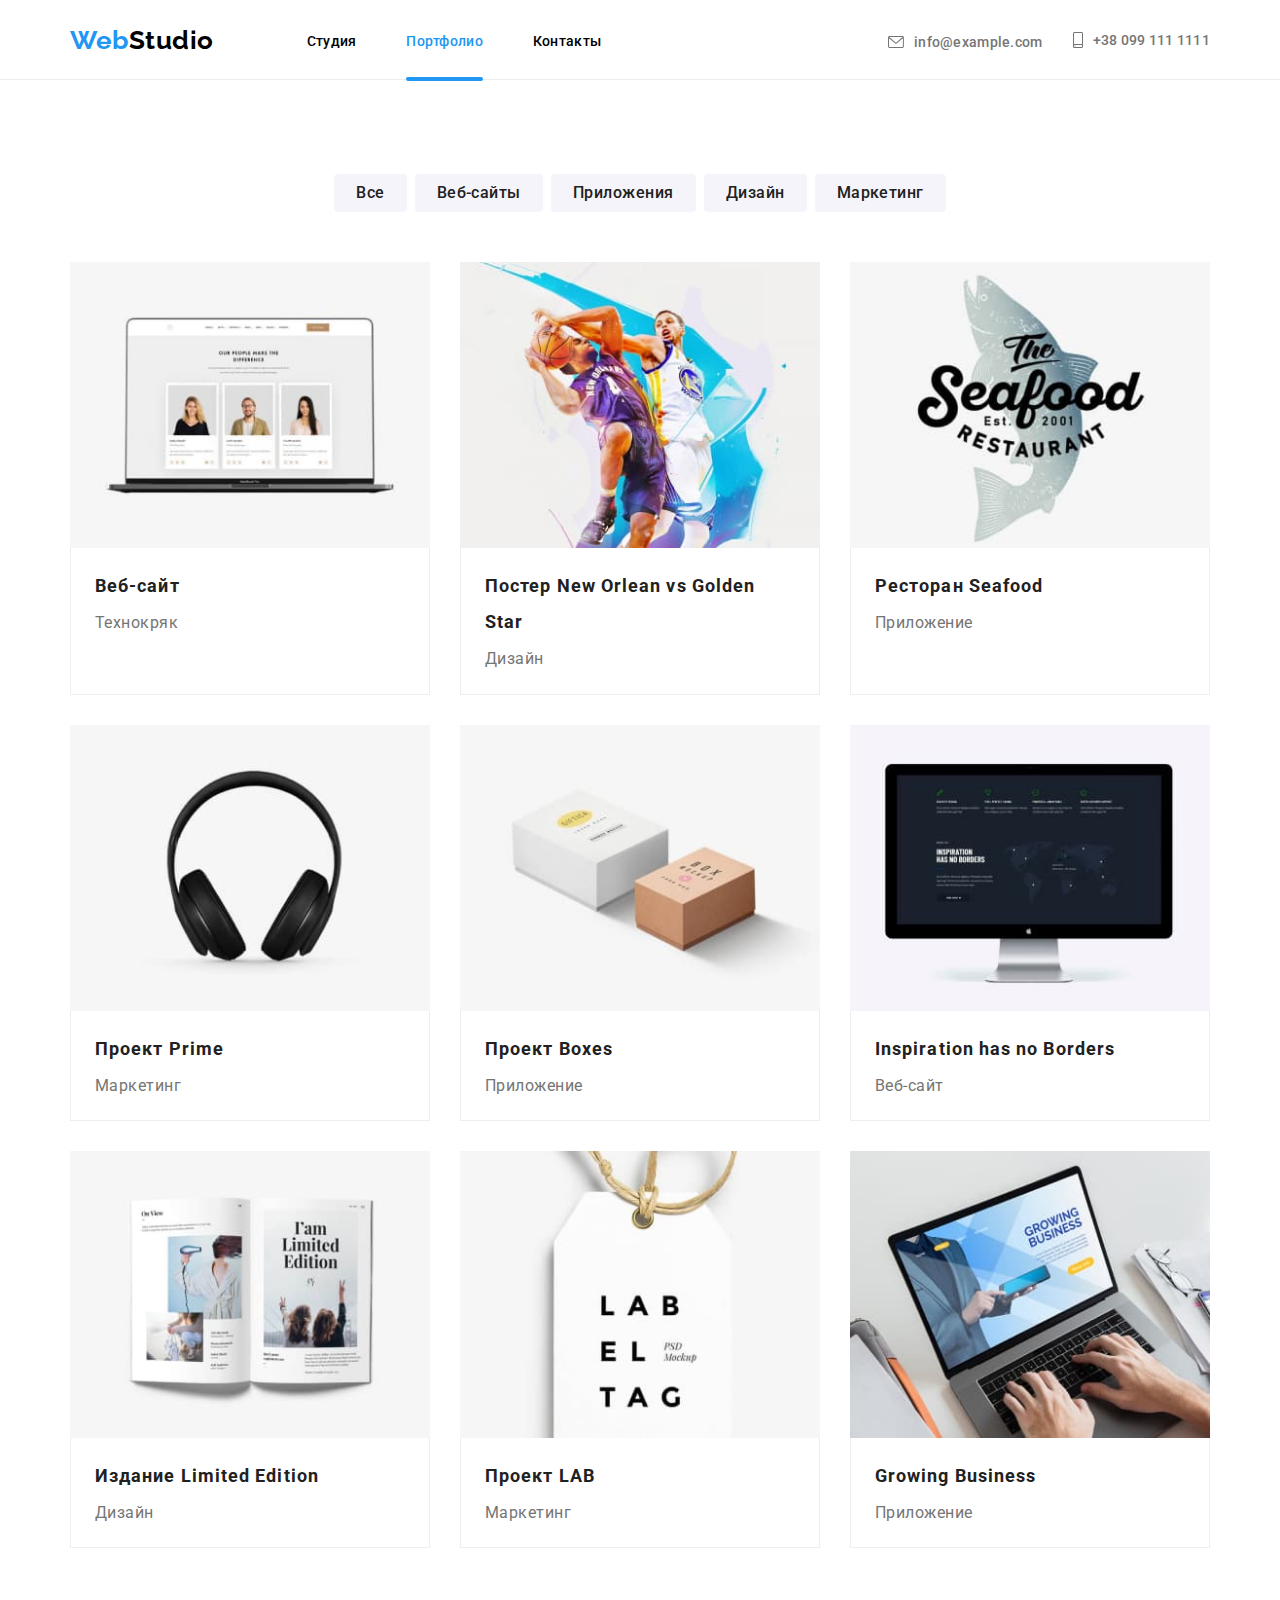
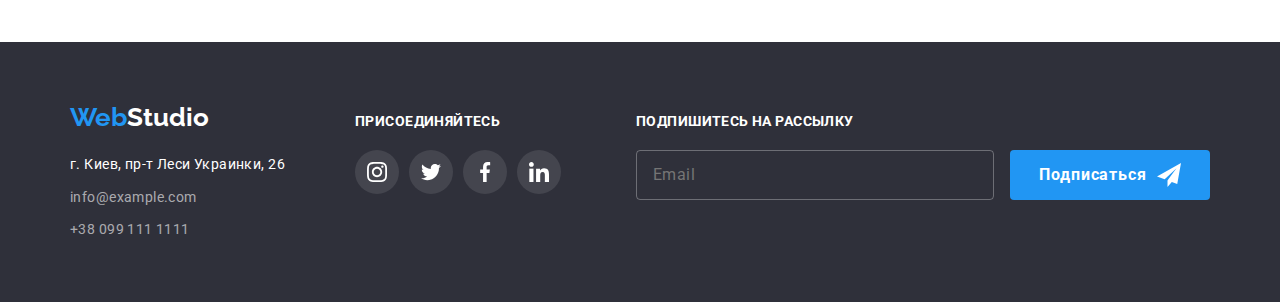
==== commit 238118c9: "index.html" ====
--- a/portfolio.html
+++ b/portfolio.html
@@ -621,7 +621,7 @@
                     target="_blank"
                     rel="noopener noreferrer nofollow"
                     class="footer__map"
-                    >г.Киев, пр-т Леси Украинки, 26</a
+                    >г. Киев, пр-т Леси Украинки, 26</a
                   >
                 </li>
                 <li>
--- a/css/main.min.css
+++ b/css/main.min.css
@@ -1,3 +1,3 @@
 :root{--primary-color-text: #212121;--secondary-text-color: #757575;--hero-text-color: #ffffff;--hero-background-color: #2f303a;--hero-button-ineractive-color: #188ce8;--ineractive-color: #2196f3;--active-color: #000000;--footer-text-color: rgba(255, 255, 255, 0.6);--portfolio-colors: #f5f4fa;--border-color: #ececec;--border-portfolio-color: #eeeeee;--hero-linear-gradient-color: #2f303a 40 %;--social-link-icon: #afb1b8;--social-icon-background: rgba(255, 255, 255, 0.1);--portfolio-box-shadow-color: 0px 1px 1px rgba(0, 0, 0, 0.12),
-    0px 4px 4px rgba(0, 0, 0, 0.06), 1px 4px 6px rgba(0, 0, 0, 0.16)}.visually-hidden{position:absolute;white-space:nowrap;width:1px;height:1px;overflow:hidden;border:0;padding:0;clip:rect(0 0 0 0);-webkit-clip-path:inset(50%);clip-path:inset(50%);margin:-1px}p,h1,h2,h3,h4,h5,h6{margin:0}ul{list-style:none;margin:0;padding:0}img{display:block;max-width:100%;height:auto}body{background-color:#fff;color:var(--secondary-text-color);font-family:Roboto, sans-serif}.adress__mail{text-decoration:none;letter-spacing:0.02em;color:var(--secondary-text-color);font-weight:500;font-size:12px;line-height:1.17;display:-webkit-box;display:-ms-flexbox;display:flex;-webkit-box-align:center;-ms-flex-align:center;align-items:center;-webkit-transition-property:color;transition-property:color;-webkit-transition-duration:250ms;transition-duration:250ms;-webkit-transition-timing-function:cubic-bezier(0.4, 0, 0.2, 1);transition-timing-function:cubic-bezier(0.4, 0, 0.2, 1)}.adress__mail:hover,.adress__mail:focus{color:var(--ineractive-color);outline:none}@media screen and (min-width: 767.98px){.adress__mail{padding-top:21px}}@media screen and (min-width: 1200px){.adress__mail{font-size:14px;padding-top:32px;padding-bottom:32px}}.adress__phone{text-decoration:none;letter-spacing:0.02em;color:var(--secondary-text-color);font-weight:500;font-size:12px;line-height:1.17;display:-webkit-box;display:-ms-flexbox;display:flex;-webkit-box-align:center;-ms-flex-align:center;align-items:center;-webkit-transition-property:color;transition-property:color;-webkit-transition-duration:250ms;transition-duration:250ms;-webkit-transition-timing-function:cubic-bezier(0.4, 0, 0.2, 1);transition-timing-function:cubic-bezier(0.4, 0, 0.2, 1)}.adress__phone:hover,.adress__phone:focus{color:var(--ineractive-color);outline:none}@media screen and (min-width: 767.98px){.adress__phone{padding-bottom:20px}}@media screen and (min-width: 1200px){.adress__phone{font-size:14px;padding-top:32px;padding-bottom:32px}}.adress__icon{display:-webkit-box;display:-ms-flexbox;display:flex;fill:currentColor}.adress__icon:hover,.adress__icon:focus{color:var(--ineractive-color)}.adress__icon{margin-right:10px}.footer-contacts{font-style:normal;font-weight:400;letter-spacing:0.03em}.footer__map{color:var(--hero-text-color);text-decoration:none;font-size:14px;line-height:1.7;letter-spacing:0.03em;margin-bottom:9px;display:block;-webkit-transition-property:color;transition-property:color;-webkit-transition-duration:250ms;transition-duration:250ms;-webkit-transition-timing-function:cubic-bezier(0.4, 0, 0.2, 1);transition-timing-function:cubic-bezier(0.4, 0, 0.2, 1)}.footer__map:hover,.footer__map:focus{color:var(--ineractive-color);outline:none}.footer__email{color:var(--footer-text-color);text-decoration:none;font-size:14px;line-height:1.7;letter-spacing:0.03em;margin-bottom:9px;display:block;-webkit-transition-property:color;transition-property:color;-webkit-transition-duration:250ms;transition-duration:250ms;-webkit-transition-timing-function:cubic-bezier(0.4, 0, 0.2, 1);transition-timing-function:cubic-bezier(0.4, 0, 0.2, 1)}.footer__email:hover,.footer__email:focus{color:var(--ineractive-color);outline:none}.footer__tel{color:var(--footer-text-color);text-decoration:none;font-size:14px;line-height:1.7;letter-spacing:0.03em;display:block;-webkit-transition-property:color;transition-property:color;-webkit-transition-duration:250ms;transition-duration:250ms;-webkit-transition-timing-function:cubic-bezier(0.4, 0, 0.2, 1);transition-timing-function:cubic-bezier(0.4, 0, 0.2, 1)}.footer__tel:hover,.footer__tel:focus{color:var(--ineractive-color);outline:none}.container{width:100%;padding-left:15px;padding-right:15px;margin-left:auto;margin-right:auto}@media screen and (min-width: 480px){.container{width:450px}}@media screen and (min-width: 768px){.container{width:738px}}@media screen and (min-width: 1200px){.container{width:1170px}}.navigation__title{font-family:'Raleway', sans-serif;text-decoration:none;color:var(--ineractive-color);font-weight:700;font-size:24px;line-height:1.17;letter-spacing:0.02em;padding-top:24px;padding-bottom:25px}@media screen and (min-width: 1200px){.navigation__title{font-size:26px;line-height:1.17}}.navigation__logo--black-color{font-family:'Raleway', sans-serif;color:var(--active-color);font-weight:700;font-size:24px;line-height:1.17;letter-spacing:0.02em}@media screen and (min-width: 1200px){.navigation__logo--black-color{font-size:26px;line-height:1.17}}.footer-adress__title{font-family:'Raleway', sans-serif;text-decoration:none;color:var(--ineractive-color);font-weight:700;font-size:24px;line-height:1.17;display:block;margin-bottom:20px}@media screen and (min-width: 767.98px){.footer-adress__title{font-size:26px}}.footer-adress__logo--white-color{color:var(--hero-text-color);font-family:'Raleway', sans-serif;font-weight:700;text-decoration:none;font-size:24px;line-height:1.17}@media screen and (min-width: 767.98px){.footer-adress__logo--white-color{font-size:26px}}.backdrop{position:fixed;top:0;left:0;width:100vw;height:100vh;opacity:1;-webkit-transition-property:opacity, visibility;transition-property:opacity, visibility;-webkit-transition-duration:250ms;transition-duration:250ms;-webkit-transition-timing-function:cubic-bezier(0.4, 0, 0.2, 1);transition-timing-function:cubic-bezier(0.4, 0, 0.2, 1);background-color:rgba(0,0,0,0.2)}.backdrop.is-hidden{opacity:0;pointer-events:none;visibility:hidden}.backdrop.is-hidden .modal{-webkit-transform:translate(-50%, -50%) scale(0.9);transform:translate(-50%, -50%) scale(0.9)}.modal{position:absolute;max-height:609px;padding:40px;top:50%;left:50%;visibility:visible;-webkit-transform:translate(-50%, -50%) scale(1);transform:translate(-50%, -50%) scale(1);-webkit-transition-property:visibility, -webkit-transform;transition-property:visibility, -webkit-transform;transition-property:transform, visibility;transition-property:transform, visibility, -webkit-transform;-webkit-transition-duration:250ms;transition-duration:250ms;-webkit-transition-timing-function:cubic-bezier(0.4, 0, 0.2, 1);transition-timing-function:cubic-bezier(0.4, 0, 0.2, 1);border-radius:4px;background-color:#fff;-webkit-box-shadow:0px 1px 3px rgba(0,0,0,0.12),0px 1px 1px rgba(0,0,0,0.14),0px 2px 1px rgba(0,0,0,0.2);box-shadow:0px 1px 3px rgba(0,0,0,0.12),0px 1px 1px rgba(0,0,0,0.14),0px 2px 1px rgba(0,0,0,0.2)}@media screen and (max-width: 479px){.modal{width:100%}}@media screen and (min-width: 480px){.modal{width:450px}}@media screen and (min-width: 1200px){.modal{width:528px;min-height:581px}}.close-button{position:absolute;display:-webkit-box;display:-ms-flexbox;display:flex;-webkit-box-align:center;-ms-flex-align:center;align-items:center;-webkit-box-pack:center;-ms-flex-pack:center;justify-content:center;top:8px;right:8px;width:30px;height:30px;margin:0;padding:0;cursor:pointer;border-radius:50%;border:1px solid rgba(0,0,0,0.1);color:#000000;background-color:#fff;-webkit-transition-property:color, -webkit-box-shadow;transition-property:color, -webkit-box-shadow;transition-property:color, box-shadow;transition-property:color, box-shadow, -webkit-box-shadow;-webkit-transition-duration:250ms;transition-duration:250ms;-webkit-transition-timing-function:cubic-bezier(0.4, 0, 0.2, 1);transition-timing-function:cubic-bezier(0.4, 0, 0.2, 1)}.close-button:hover,.close-button:focus{color:#2196f3;-webkit-box-shadow:0px 1px 3px rgba(0,0,0,0.12),0px 1px 1px rgba(0,0,0,0.14),0px 2px 1px rgba(0,0,0,0.2);box-shadow:0px 1px 3px rgba(0,0,0,0.12),0px 1px 1px rgba(0,0,0,0.14),0px 2px 1px rgba(0,0,0,0.2)}.icon-close{fill:currentColor}.form-field{margin-bottom:10px}.modal-title{font-weight:700;font-size:20px;line-height:1.15;text-align:center;letter-spacing:0.03em;color:#212121;margin-bottom:12px}.modal-input{width:100%;height:40px;padding-left:42px;border:1px solid rgba(33,33,33,0.2);border-radius:4px;-webkit-transition-property:border-color;transition-property:border-color;-webkit-transition-duration:250ms;transition-duration:250ms;-webkit-transition-timing-function:cubic-bezier(0.4, 0, 0.2, 1);transition-timing-function:cubic-bezier(0.4, 0, 0.2, 1);cursor:pointer}.modal-input:hover,.modal-input:focus{border-color:var(--ineractive-color);outline:none}.form-wrap{position:relative}.modal-icon{position:absolute;left:12px;top:50%;-webkit-transform:translateY(-50%);transform:translateY(-50%)}.modal-input:hover+.modal-icon,.modal-input:focus+.modal-icon{fill:var(--ineractive-color)}.label-name{display:block;cursor:pointer;margin-bottom:4px;font-weight:400;font-size:12px;line-height:1.16;letter-spacing:0.01em;color:#757575}.form-comment{margin-bottom:20px}.label-comment{width:100%;height:120px;padding:12px 16px;border:1px solid rgba(33,33,33,0.2);border-radius:4px;resize:none;-webkit-transition-property:border-color;transition-property:border-color;-webkit-transition-duration:250ms;transition-duration:250ms;-webkit-transition-timing-function:cubic-bezier(0.4, 0, 0.2, 1);transition-timing-function:cubic-bezier(0.4, 0, 0.2, 1)}.label-comment:hover,.label-comment:focus{border-color:var(--ineractive-color);outline:none}.label-comment::-webkit-input-placeholder{font-weight:400;font-size:12px;line-height:1.16;letter-spacing:0.01em;color:rgba(117,117,117,0.5)}.label-comment:-ms-input-placeholder{font-weight:400;font-size:12px;line-height:1.16;letter-spacing:0.01em;color:rgba(117,117,117,0.5)}.label-comment::-ms-input-placeholder{font-weight:400;font-size:12px;line-height:1.16;letter-spacing:0.01em;color:rgba(117,117,117,0.5)}.label-comment::placeholder{font-weight:400;font-size:12px;line-height:1.16;letter-spacing:0.01em;color:rgba(117,117,117,0.5)}.form-checkbox{margin-bottom:30px}.modal-check{display:-webkit-box;display:-ms-flexbox;display:flex;-webkit-box-align:center;-ms-flex-align:center;align-items:center;font-weight:400;font-size:14px;line-height:1.71;letter-spacing:0.03em;color:#757575}.modal-check svg{display:inline-block;margin-right:9px;border:2px solid var(--primary-color-text);border-radius:2px;-webkit-transition-property:background-color, fill, border;transition-property:background-color, fill, border;-webkit-transition-duration:250ms;transition-duration:250ms;-webkit-transition-timing-function:cubic-bezier(0.4, 0, 0.2, 1);transition-timing-function:cubic-bezier(0.4, 0, 0.2, 1)}.check-icon{fill:transparent}.modal-checkbox-custom:focus+.modal-check svg{outline:1px solid var(--ineractive-color)}.modal-checkbox-custom:checked+.modal-check svg{background-color:var(--ineractive-color);border:none}.modal-checkbox-custom:checked+.modal-check svg{fill:#ffffff}.checkbox-terms{font-weight:400;font-size:14px;line-height:1.71;letter-spacing:0.03em;color:var(--ineractive-color)}.btn-div{display:-webkit-box;display:-ms-flexbox;display:flex;-webkit-box-align:center;-ms-flex-align:center;align-items:center;text-align:center;-webkit-box-pack:center;-ms-flex-pack:center;justify-content:center}.btn-submit{min-width:200px;height:50px;padding:10px 56px;cursor:pointer;font-weight:700;font-size:16px;line-height:1.87;letter-spacing:0.06em;color:#ffffff;background-color:var(--ineractive-color);-webkit-box-shadow:0px 4px 4px rgba(0,0,0,0.15);box-shadow:0px 4px 4px rgba(0,0,0,0.15);border:none;border-radius:4px;-webkit-transition-property:color, background-color, -webkit-box-shadow;transition-property:color, background-color, -webkit-box-shadow;transition-property:color, background-color, box-shadow;transition-property:color, background-color, box-shadow, -webkit-box-shadow;-webkit-transition-duration:250ms;transition-duration:250ms;-webkit-transition-timing-function:cubic-bezier(0.4, 0, 0.2, 1);transition-timing-function:cubic-bezier(0.4, 0, 0.2, 1)}.btn-submit:hover,.btn-submit:focus{color:#ffffff;background-color:var(--hero-button-ineractive-color);-webkit-box-shadow:0px 4px 4px rgba(0,0,0,0.15);box-shadow:0px 4px 4px rgba(0,0,0,0.15);outline:none}.header{position:relative;border-bottom:1px solid var(--border-color);max-height:80px;margin-left:auto;margin-right:auto}.header__container{position:relative;display:-webkit-box;display:-ms-flexbox;display:flex;-webkit-box-align:center;-ms-flex-align:center;align-items:center}.navigation{display:none}@media screen and (min-width: 767.98px){.navigation{display:-webkit-box;display:-ms-flexbox;display:flex;-webkit-box-align:center;-ms-flex-align:center;align-items:center}}.nav{display:none}@media screen and (min-width: 767.98px){.nav{display:-webkit-box;display:-ms-flexbox;display:flex;margin-left:93px}}.nav__item+.nav__item{margin-left:50px}.nav__link{position:relative}.nav__link{color:var(--active-color);font-weight:500;font-size:14px;line-height:1.17;text-decoration:none;letter-spacing:0.02em;padding-top:32px;padding-bottom:32px;-webkit-transition-property:color;transition-property:color;-webkit-transition-duration:250ms;transition-duration:250ms;-webkit-transition-timing-function:cubic-bezier(0.4, 0, 0.2, 1);transition-timing-function:cubic-bezier(0.4, 0, 0.2, 1)}.nav__link:hover,.nav__link:focus{color:var(--ineractive-color);outline:none}.adress-list{display:none}@media screen and (min-width: 767.98px){.adress-list{display:block;margin-left:auto}}@media screen and (min-width: 1200px){.adress-list{display:-webkit-box;display:-ms-flexbox;display:flex;-webkit-box-align:baseline;-ms-flex-align:baseline;align-items:baseline;margin-left:auto}}@media screen and (min-width: 767.98px){.adress__item:not(:last-child){margin-bottom:10px}}@media screen and (min-width: 1200px){.adress__item{font-size:12px;line-height:1.14}.adress__item:not(:last-child){margin-bottom:0px}}@media screen and (min-width: 1200px){.adress__item+.adress__item{margin-left:30px}}.mob-menu{width:100%;height:100%;display:-webkit-box;display:-ms-flexbox;display:flex;-webkit-box-orient:vertical;-webkit-box-direction:normal;-ms-flex-direction:column;flex-direction:column;-webkit-box-pack:justify;-ms-flex-pack:justify;justify-content:space-between}@media screen and (min-width: 767.98px){.mob-menu{display:none}}.mob-menu__container{position:fixed;background-color:#fff;width:100vw;height:100%;overflow:auto;padding-top:48px;padding-bottom:48px;top:0;left:0;opacity:0;visibility:hidden;pointer-events:none;-webkit-transition:opacity 250ms cubic-bezier(0.4, 0, 0.2, 1),visibility 250ms cubic-bezier(0.4, 0, 0.2, 1);transition:opacity 250ms cubic-bezier(0.4, 0, 0.2, 1),visibility 250ms cubic-bezier(0.4, 0, 0.2, 1)}@media screen and (min-width: 767.98px){.mob-menu__container{display:none}}.open-menu-btn,.close-menu-btn{position:absolute;color:#212121;top:10px;right:15px;width:40px;height:40px;background-color:transparent;border:none;cursor:pointer;-webkit-transition-property:color;transition-property:color;-webkit-transition-duration:250ms;transition-duration:250ms;-webkit-transition-timing-function:cubic-bezier(0.4, 0, 0.2, 1);transition-timing-function:cubic-bezier(0.4, 0, 0.2, 1)}.open-menu-btn:hover,.open-menu-btn:focus,.close-menu-btn:hover,.close-menu-btn:focus{color:var(--hero-button-ineractive-color)}@media screen and (min-width: 767.98px){.open-menu-btn,.close-menu-btn{display:none}}.mob-menu__container.is-open{z-index:999;opacity:1;visibility:visible;pointer-events:auto}.mob-menu__item:not(:last-child){margin-bottom:32px}.mob-menu__link{text-decoration:none;font-family:'Roboto';font-style:normal;font-weight:500;font-size:40px;line-height:1.17;letter-spacing:0.02em;color:#212121}.mob-menu__bottom{display:-webkit-box;display:-ms-flexbox;display:flex;-webkit-box-orient:vertical;-webkit-box-direction:normal;-ms-flex-direction:column;flex-direction:column;-webkit-box-pack:justify;-ms-flex-pack:justify;justify-content:space-between}.mob-adress{margin-bottom:64px}.mob-adress__item:not(:last-child){margin-bottom:32px}.mob-adress__phone{text-decoration:none;font-weight:500;font-size:34px;line-height:1.17;letter-spacing:0.02em;color:#2196F3}.mob-adress__mail{text-decoration:none;font-weight:500;font-size:24px;line-height:28px;letter-spacing:0.02em;color:#757575}.mob-adress__icon{display:none}.current{color:var(--ineractive-color)}@media screen and (min-width: 767.98px){.current{color:var(--ineractive-color)}.current::after{content:'';position:absolute;top:76px;left:0;width:100%;height:4px;border-radius:2px;background-color:var(--ineractive-color)}}.mob-menu-social__list{display:-webkit-box;display:-ms-flexbox;display:flex;-ms-flex-wrap:wrap;flex-wrap:wrap;-webkit-box-align:baseline;-ms-flex-align:baseline;align-items:baseline}.mob-menu-social__item+.mob-menu-social__item{margin-left:20px}.mob-menu-social__item:not(:last-child){border-right:1px solid rgba(33,33,33,0.2)}.mob-menu-social__link{position:relative;padding-right:10px;text-decoration:none;font-style:normal;font-weight:500;font-size:18px;line-height:1.22;letter-spacing:0.02em;color:#2196F3}.hero-section{text-align:center;width:450px;padding-top:118px;padding-bottom:118px}@media screen and (min-width: 767.98px){.hero-section{text-align:center;width:780px;padding-top:118px;padding-bottom:118px}}@media screen and (min-width: 1200px){.hero-section{text-align:center;width:1600px;padding-top:200px;padding-bottom:200px}}.hero__container{width:100%}@media screen and (min-width: 767.98px){.hero__container{width:360px}}@media screen and (min-width: 1200px){.hero__container{width:696px}}.overlay{width:100%;margin-left:auto;margin-right:auto;background-color:var(--hero-background-color);background-image:-webkit-gradient(linear, left top, right top, from(rgba(47,48,58,0.4)), to(rgba(47,48,58,0.4))),url(../images/hero-img-tel.jpg);background-image:linear-gradient(to right, rgba(47,48,58,0.4), rgba(47,48,58,0.4)),url(../images/hero-img-tel.jpg);background-position:center;background-repeat:no-repeat;background-size:cover}@media (min-device-pixel-ratio: 2), (-webkit-min-device-pixel-ratio: 2), (min-resolution: 192dpi), (min-resolution: 2dppx){.overlay .box{background-image:url(/images/hero-img-tel-2x.jpg)}}@media screen and (min-width: 767.98px){.overlay{width:100%;background-image:-webkit-gradient(linear, left top, right top, from(rgba(47,48,58,0.4)), to(rgba(47,48,58,0.4))),url(../images/hero-img-tab.jpg);background-image:linear-gradient(to right, rgba(47,48,58,0.4), rgba(47,48,58,0.4)),url(../images/hero-img-tab.jpg)}}@media screen and (min-width: 767.98px) and (min-device-pixel-ratio: 2), screen and (min-width: 767.98px) and (-webkit-min-device-pixel-ratio: 2), screen and (min-width: 767.98px) and (min-resolution: 192dpi), screen and (min-width: 767.98px) and (min-resolution: 2dppx){.overlay .box{background-image:url(/images/hero-img-tab-2x.jpg)}}@media screen and (min-width: 1200px){.overlay{max-width:100vw;height:600px;margin-left:auto;margin-right:auto;background-color:var(--hero-background-color);background-image:-webkit-gradient(linear, left top, right top, from(rgba(47,48,58,0.4)), to(rgba(47,48,58,0.4))),url(../images/hero.jpg);background-image:linear-gradient(to right, rgba(47,48,58,0.4), rgba(47,48,58,0.4)),url(../images/hero.jpg)}}@media screen and (min-width: 1200px) and (min-device-pixel-ratio: 2), screen and (min-width: 1200px) and (-webkit-min-device-pixel-ratio: 2), screen and (min-width: 1200px) and (min-resolution: 192dpi), screen and (min-width: 1200px) and (min-resolution: 2dppx){.overlay .box{background-image:url(../images/hero-img-2x.jpg)}}.hero__title{color:var(--hero-text-color);font-weight:900;font-size:26px;line-height:1.6;text-align:center;letter-spacing:0.06em;text-transform:uppercase;margin-bottom:30px;margin-left:auto;margin-right:auto}@media screen and (min-width: 767.98px){.hero__title{width:360px}}@media screen and (min-width: 1200px){.hero__title{width:696px;font-size:44px;line-height:1.4}}.hero__button{color:var(--hero-text-color);background-color:var(--ineractive-color);font-family:inherit;font-weight:700;font-size:16px;line-height:1.87;-webkit-box-align:center;-ms-flex-align:center;align-items:center;text-align:center;cursor:pointer;letter-spacing:0.06em;border-radius:4px;border:none;min-width:200px;height:50px;-webkit-transition-property:color, background-color, -webkit-box-shadow;transition-property:color, background-color, -webkit-box-shadow;transition-property:color, background-color, box-shadow;transition-property:color, background-color, box-shadow, -webkit-box-shadow;-webkit-transition-duration:250ms;transition-duration:250ms;-webkit-transition-timing-function:cubic-bezier(0.4, 0, 0.2, 1);transition-timing-function:cubic-bezier(0.4, 0, 0.2, 1)}.hero__button:hover,.hero__button:focus{color:var(--hero-text-color);background-color:var(--hero-button-ineractive-color);-webkit-box-shadow:0px 4px 4px rgba(0,0,0,0.15);box-shadow:0px 4px 4px rgba(0,0,0,0.15);outline:none}.team-section,.clients-section{padding-top:60px;padding-bottom:60px}@media screen and (min-width: 1200px){.team-section,.clients-section{padding-top:94px;padding-bottom:94px}}.team-section{background-color:var(--portfolio-colors)}.section{padding-top:60px;padding-bottom:60px}@media screen and (min-width: 767.98px){.section{padding-top:60px;padding-bottom:60px}}@media screen and (min-width: 1200px){.section{padding-top:94px;padding-bottom:47px}}.features-list{text-align:left}@media screen and (min-width: 767.98px){.features-list{display:-webkit-box;display:-ms-flexbox;display:flex;-ms-flex-wrap:wrap;flex-wrap:wrap;margin-left:-30px}}@media screen and (min-width: 1200px){.features-list{display:-webkit-box;display:-ms-flexbox;display:flex;-ms-flex-wrap:nowrap;flex-wrap:nowrap;margin-left:-30px}}.features-list__item{margin-bottom:30px}@media screen and (min-width: 767.98px){.features-list__item{-ms-flex-preferred-size:calc(100% / 2 - 30px);flex-basis:calc(100% / 2 - 30px);margin-left:30px}}@media screen and (min-width: 1200px){.features-list__item{-ms-flex-preferred-size:calc(100% / 4 - 30px);flex-basis:calc(100% / 4 - 30px);margin-left:30px}}.features-list__title{text-align:center;color:var(--active-color);font-weight:700;font-size:14px;line-height:1.17;letter-spacing:0.03em;text-transform:uppercase;margin-bottom:10px}@media screen and (min-width: 767.98px){.features-list__title{text-align:start}}.features-list__text{color:var(--secondary-text-color);font-size:14px;line-height:1.71;letter-spacing:0.03em}.features-list__box{display:-webkit-box;display:-ms-flexbox;display:flex;-webkit-box-pack:center;-ms-flex-pack:center;justify-content:center;-webkit-box-align:center;-ms-flex-align:center;align-items:center;margin-bottom:30px;background-color:var(--portfolio-colors);width:100%;height:120px;border-radius:4px}.about-section{padding-top:47px;padding-bottom:94px;display:none}@media screen and (min-width: 1200px){.about-section{display:block}}.about-list__decor-item{position:relative}.description{position:absolute;bottom:0;left:0;width:100%;height:70px;background-image:-webkit-gradient(linear, left top, left bottom, from(rgba(47,48,58,0.8)), to(rgba(47,48,58,0.8)));background-image:linear-gradient(rgba(47,48,58,0.8), rgba(47,48,58,0.8))}.description__text-one{position:absolute;bottom:27px;left:82px;color:#ffffff;font-weight:700;font-size:14px;line-height:1.14;text-align:center;letter-spacing:0.03em;text-transform:uppercase}.description__text-two{position:absolute;bottom:27px;left:85px;color:#ffffff;font-weight:700;font-size:14px;line-height:1.14;text-align:center;letter-spacing:0.03em;text-transform:uppercase}.description__text-three{position:absolute;bottom:27px;left:90px;color:#ffffff;font-weight:700;font-size:14px;line-height:1.14;text-align:center;letter-spacing:0.03em;text-transform:uppercase}.about-list{display:-webkit-box;display:-ms-flexbox;display:flex;margin-left:-30px}.about-list__item{-ms-flex-preferred-size:calc(100% / 3 - 30px);flex-basis:calc(100% / 3 - 30px);margin-left:30px}.about-us__title,.our-team__title{color:var(--primary-color-text);font-weight:700;font-size:36px;line-height:1.5;letter-spacing:0.03em;margin-bottom:50px;text-align:center}.team__container{margin-left:auto;margin-right:auto;padding-left:15px;padding-right:15px}.our-team__title{font-weight:700;font-size:28px;line-height:1.17;text-align:center;letter-spacing:0.03em;color:#212121}@media screen and (min-width: 1200px){.our-team__title{font-size:36px;line-height:1.16}}.team-list{text-align:center;margin-bottom:-30px}@media screen and (min-width: 767.98px){.team-list{display:-webkit-box;display:-ms-flexbox;display:flex;-ms-flex-wrap:wrap;flex-wrap:wrap;margin-left:-30px}}@media screen and (min-width: 1200px){.team-list{display:-webkit-box;display:-ms-flexbox;display:flex;-ms-flex-wrap:nowrap;flex-wrap:nowrap;margin-left:-30px}}.team-list__item{margin-bottom:30px}@media screen and (min-width: 767.98px){.team-list__item{-ms-flex-preferred-size:calc(100% / 2 - 30px);flex-basis:calc(100% / 2 - 30px);margin-left:30px}}@media screen and (min-width: 1200px){.team-list__item{-ms-flex-preferred-size:calc(100% / 4 - 30px);flex-basis:calc(100% / 4 - 30px);margin-left:30px}}.team-list__item{-webkit-box-shadow:0px 1px 3px rgba(0,0,0,0.12),0px 1px 1px rgba(0,0,0,0.14),0px 2px 1px rgba(0,0,0,0.2);box-shadow:0px 1px 3px rgba(0,0,0,0.12),0px 1px 1px rgba(0,0,0,0.14),0px 2px 1px rgba(0,0,0,0.2);border-radius:0px 0px 4px 4px}.team-member{background-color:var(--hero-text-color);padding-top:30px;padding-bottom:30px;border-radius:0px 0px 4px 4px}.team-member__name{color:var(--primary-color-text);font-weight:500;font-size:16px;line-height:1.2;letter-spacing:0.03em;margin-bottom:10px}.team-member__position{color:var(--secondary-text-color);font-size:16px;line-height:1.8;letter-spacing:0.03em;margin-bottom:16px}.team-social-list{display:-webkit-box;display:-ms-flexbox;display:flex;-webkit-box-pack:center;-ms-flex-pack:center;justify-content:center}.team-social__item+.team-social__item{margin-left:10px}.team-social__link{width:44px;height:44px;border-radius:50%;display:-webkit-box;display:-ms-flexbox;display:flex;-webkit-box-align:center;-ms-flex-align:center;align-items:center;-webkit-box-pack:center;-ms-flex-pack:center;justify-content:center;color:var(--social-link-icon);-webkit-transition-property:color, background-color, border-color;transition-property:color, background-color, border-color;-webkit-transition-duration:250ms;transition-duration:250ms;-webkit-transition-timing-function:cubic-bezier(0.4, 0, 0.2, 1);transition-timing-function:cubic-bezier(0.4, 0, 0.2, 1)}.team-social__link:hover,.team-social__link:focus{background-color:var(--ineractive-color);color:var(--hero-text-color);border-color:var(--ineractive-color);outline:none}.team-social__icon{fill:currentColor}.footer{height:100%;background-color:var(--hero-background-color);margin-left:auto;margin-right:auto;padding-top:60px;padding-bottom:60px}@media screen and (max-width: 767px){.footer-adress{text-align:center;margin-bottom:60px}}@media screen and (min-width: 1200px){.footer-container{display:-webkit-box;display:-ms-flexbox;display:flex;-webkit-box-align:baseline;-ms-flex-align:baseline;align-items:baseline}}@media screen and (min-width: 767.98px){.footer-adress__tablet{display:-webkit-box;display:-ms-flexbox;display:flex;-webkit-box-align:baseline;-ms-flex-align:baseline;align-items:baseline;-ms-flex-pack:distribute;justify-content:space-around}}.footer-join-us{text-align:center;font-weight:700;font-style:normal;font-size:14px;line-height:1.14;letter-spacing:0.03em;text-transform:uppercase;color:var(--hero-text-color);margin-bottom:20px}.footer-socials{margin-bottom:60px}@media screen and (min-width: 1200px){.footer-socials{display:-webkit-box;display:-ms-flexbox;display:flex;-webkit-box-align:start;-ms-flex-align:start;align-items:flex-start;margin-left:70px;-webkit-box-orient:vertical;-webkit-box-direction:normal;-ms-flex-direction:column;flex-direction:column}}.footer-social-list{display:-webkit-box;display:-ms-flexbox;display:flex;-webkit-box-pack:center;-ms-flex-pack:center;justify-content:center}.footer-social__item+.footer-social__item{margin-left:10px}.footer-social__link{width:44px;height:44px;border-radius:50%;display:-webkit-box;display:-ms-flexbox;display:flex;-webkit-box-align:center;-ms-flex-align:center;align-items:center;-webkit-box-pack:center;-ms-flex-pack:center;justify-content:center;background-color:var(--social-icon-background);color:var(--hero-text-color);-webkit-transition-property:color, background-color, border-color;transition-property:color, background-color, border-color;-webkit-transition-duration:250ms;transition-duration:250ms;-webkit-transition-timing-function:cubic-bezier(0.4, 0, 0.2, 1);transition-timing-function:cubic-bezier(0.4, 0, 0.2, 1)}.footer-social__link:hover,.footer-social__link:focus{background-color:var(--ineractive-color);border-color:var(--ineractive-color);color:var(--hero-text-color);outline:none}.footer-social__icon{fill:currentColor}@media screen and (min-width: 767.98px){.footer-subscribe{display:-webkit-box;display:-ms-flexbox;display:flex;-webkit-box-pack:center;-ms-flex-pack:center;justify-content:center}}@media screen and (min-width: 1200px){.footer-subscribe{display:-webkit-box;display:-ms-flexbox;display:flex;-webkit-box-align:baseline;-ms-flex-align:baseline;align-items:baseline;margin-left:auto}}.footer-subscribe__text{text-align:center;margin-bottom:20px;font-weight:700;font-size:14px;line-height:1.17;letter-spacing:0.03em;text-transform:uppercase;color:#ffffff}@media screen and (min-width: 1200px){.footer-subscribe__text{text-align:start}}.footer-subscribe__mail{margin-bottom:20px;width:100%;height:50px;padding-left:16px;padding-top:15px;padding-bottom:15px;font-weight:400;font-size:16px;line-height:1.25;letter-spacing:0.03em;color:rgba(255,255,255,0.6);background-color:transparent;border:1px solid rgba(255,255,255,0.3);border-radius:4px}@media screen and (min-width: 767.98px){.footer-subscribe__mail{width:450px}}@media screen and (min-width: 1200px){.footer-subscribe__mail{margin-bottom:0;width:358px}}.footer-subscribe__mail:focus{outline:none}.footer-subscribe__btn{display:-webkit-box;display:-ms-flexbox;display:flex;margin:0 auto;-webkit-box-align:center;-ms-flex-align:center;align-items:center;-webkit-box-pack:center;-ms-flex-pack:center;justify-content:center;text-align:center;min-width:200px;height:50px;cursor:pointer;font-weight:700;font-size:16px;line-height:30px;letter-spacing:0.06em;color:#ffffff;background:#2196f3;border-color:transparent;border-radius:4px;-webkit-transition-property:background-color;transition-property:background-color;-webkit-transition-duration:250ms;transition-duration:250ms;-webkit-transition-timing-function:cubic-bezier(0.4, 0, 0.2, 1);transition-timing-function:cubic-bezier(0.4, 0, 0.2, 1)}@media screen and (min-width: 1200px){.footer-subscribe__btn{display:-webkit-inline-box;display:-ms-inline-flexbox;display:inline-flex;margin-left:12px}}.footer-subscribe__btn:hover,.footer-subscribe__btn:focus{background-color:var(--hero-button-ineractive-color);outline:none}.footer-subscribe__icon-send{margin-left:10px}.portfolio-section{padding-top:60px;padding-bottom:60px}@media screen and (min-width: 1200px){.portfolio-section{padding-top:94px;padding-bottom:94px}}.buttons-list{display:-webkit-box;display:-ms-flexbox;display:flex;-ms-flex-wrap:wrap;flex-wrap:wrap}@media screen and (min-width: 767.98px){.buttons-list{display:-webkit-box;display:-ms-flexbox;display:flex;-webkit-box-align:center;-ms-flex-align:center;align-items:center;-webkit-box-pack:center;-ms-flex-pack:center;justify-content:center;margin-bottom:50px}}.buttons-list__item+.buttons-list__item{margin-left:8px}@media screen and (max-width: 767px){.buttons-list__item :nth-child(-n+3){margin-bottom:15px}}.buttons-list__btn{color:var(--primary-color-text);background-color:var(--portfolio-colors);font-family:inherit;cursor:pointer;font-weight:500;font-size:16px;line-height:1.6;letter-spacing:0.03em;padding:6px 22px;border-radius:4px;border:none;-webkit-transition-property:color, background-color, border-color, -webkit-box-shadow;transition-property:color, background-color, border-color, -webkit-box-shadow;transition-property:color, background-color, border-color, box-shadow;transition-property:color, background-color, border-color, box-shadow, -webkit-box-shadow;-webkit-transition-duration:250ms;transition-duration:250ms;-webkit-transition-timing-function:cubic-bezier(0.4, 0, 0.2, 1);transition-timing-function:cubic-bezier(0.4, 0, 0.2, 1)}.buttons-list__btn:hover,.buttons-list__btn:focus{color:var(--hero-text-color);background-color:var(--ineractive-color);border-color:var(--ineractive-color);-webkit-box-shadow:0px 3px 1px rgba(0,0,0,0.1),0px 1px 2px rgba(0,0,0,0.08),0px 2px 2px rgba(0,0,0,0.12);box-shadow:0px 3px 1px rgba(0,0,0,0.1),0px 1px 2px rgba(0,0,0,0.08),0px 2px 2px rgba(0,0,0,0.12);outline:none}.example-list{text-align:left;margin-top:40px;margin-bottom:-30px}@media screen and (min-width: 767.98px){.example-list{display:-webkit-box;display:-ms-flexbox;display:flex;-ms-flex-wrap:wrap;flex-wrap:wrap;margin-left:-30px}}@media screen and (min-width: 1200px){.example-list{display:-webkit-box;display:-ms-flexbox;display:flex;-ms-flex-wrap:wrap;flex-wrap:wrap;margin-left:-30px}}.example-list__link{display:-webkit-box;display:-ms-flexbox;display:flex;text-decoration:none;outline:none;height:100%;-webkit-box-orient:vertical;-webkit-box-direction:normal;-ms-flex-direction:column;flex-direction:column}.example-list__link:hover,.example-list__link:focus{-webkit-box-shadow:0px 1px 1px rgba(0,0,0,0.12),0px 4px 4px rgba(0,0,0,0.06),1px 4px 6px rgba(0,0,0,0.16);box-shadow:0px 1px 1px rgba(0,0,0,0.12),0px 4px 4px rgba(0,0,0,0.06),1px 4px 6px rgba(0,0,0,0.16)}.example-list__image{position:relative;overflow:hidden}.example-list__animation{position:absolute;bottom:0;left:0;width:100%;height:100%;background-color:rgba(33,150,243,0.9);-webkit-transform:translateY(101%);transform:translateY(101%);-webkit-transition-property:-webkit-transform, -webkit-box-shadow;transition-property:-webkit-transform, -webkit-box-shadow;transition-property:transform, box-shadow;transition-property:transform, box-shadow, -webkit-transform, -webkit-box-shadow;-webkit-transition-duration:250ms;transition-duration:250ms;-webkit-transition-timing-function:cubic-bezier(0.4, 0, 0.2, 1);transition-timing-function:cubic-bezier(0.4, 0, 0.2, 1)}.example-list__link:hover .example-list__animation,.example-list__link:focus .example-list__animation{-webkit-transform:translateY(0);transform:translateY(0)}@media screen and (max-width: 480px){.example-list__animation{overflow:scroll}}.example-list__animation-text{position:absolute;width:100%;height:168px;padding-left:24px;padding-right:24px;top:50%;left:50%;-webkit-transform:translate(-50%, -50%);transform:translate(-50%, -50%);font-size:18px;line-height:1.55;letter-spacing:0.03em;color:#ffffff}@media screen and (min-width: 767.98px){.example-list__animation-text{width:322px}}.example-list__item{margin-bottom:30px;-webkit-transition-property:-webkit-box-shadow;transition-property:-webkit-box-shadow;transition-property:box-shadow;transition-property:box-shadow, -webkit-box-shadow;-webkit-transition-duration:250ms;transition-duration:250ms;-webkit-transition-timing-function:cubic-bezier(0.4, 0, 0.2, 1);transition-timing-function:cubic-bezier(0.4, 0, 0.2, 1)}@media screen and (min-width: 767.98px){.example-list__item{-ms-flex-preferred-size:calc(100% / 2 - 30px);flex-basis:calc(100% / 2 - 30px);margin-left:30px}}@media screen and (min-width: 1200px){.example-list__item{-ms-flex-preferred-size:calc(100% / 3 - 30px);flex-basis:calc(100% / 3 - 30px);margin-left:30px}}.example-list__item:hover,.example-list__item:focus{-webkit-box-shadow:0px 1px 1px rgba(0,0,0,0.12),0px 4px 4px rgba(0,0,0,0.06),1px 4px 6px rgba(0,0,0,0.16);box-shadow:0px 1px 1px rgba(0,0,0,0.12),0px 4px 4px rgba(0,0,0,0.06),1px 4px 6px rgba(0,0,0,0.16)}.example-list__description{-webkit-box-flex:1;-ms-flex-positive:1;flex-grow:1;padding:20px 24px;border-bottom:1px solid var(--border-portfolio-color);border-left:1px solid var(--border-portfolio-color);border-right:1px solid var(--border-portfolio-color)}.example-list__title{color:var(--primary-color-text);font-style:700;font-size:18px;line-height:2;letter-spacing:0.06em;margin-bottom:4px}.example-list__text{color:var(--secondary-text-color);font-size:16px;line-height:1.87;letter-spacing:0.03em}.clients__title{font-weight:700;font-weight:bold;font-size:28px;line-height:1.17;text-align:center;letter-spacing:0.03em;color:var(--primary-color-text);margin-bottom:50px}@media screen and (min-width: 1200px){.clients__title{font-size:36px}}.our-clients-list{display:-webkit-box;display:-ms-flexbox;display:flex;-ms-flex-wrap:wrap;flex-wrap:wrap;-webkit-box-pack:center;-ms-flex-pack:center;justify-content:center;margin-left:-30px;margin-bottom:-30px}.our-clients__item{width:210px;height:92px;margin-bottom:30px;-ms-flex-preferred-size:calc(100% / 2 - 30px);flex-basis:calc(100% / 2 - 30px);margin-left:30px}.our-clients__item:not(:first-child){margin-left:30px}@media screen and (min-width: 767.98px){.our-clients__item{width:226px;-ms-flex-preferred-size:calc(100% / 3 - 30px);flex-basis:calc(100% / 3 - 30px);margin-left:30px}.our-clients__item:not(:first-child){margin-left:30px}}@media screen and (min-width: 1200px){.our-clients__item{width:170px;-ms-flex-preferred-size:calc(100% / 6 - 30px);flex-basis:calc(100% / 6 - 30px);margin-left:30px}.our-clients__item:not(:first-child){margin-left:30px}}.our-clients__link{display:-webkit-box;display:-ms-flexbox;display:flex;-webkit-box-pack:center;-ms-flex-pack:center;justify-content:center;-webkit-box-align:center;-ms-flex-align:center;align-items:center;width:100%;height:100%;border-radius:4px;color:var(--social-link-icon);border:1px solid var(--social-link-icon);-webkit-transition-property:color, border-color;transition-property:color, border-color;-webkit-transition-duration:250ms;transition-duration:250ms;-webkit-transition-timing-function:cubic-bezier(0.4, 0, 0.2, 1);transition-timing-function:cubic-bezier(0.4, 0, 0.2, 1)}.our-clients__link:hover,.our-clients__link:focus{color:var(--ineractive-color);border-color:var(--ineractive-color);outline:none}.our-clients__icon{fill:currentColor}
+    0px 4px 4px rgba(0, 0, 0, 0.06), 1px 4px 6px rgba(0, 0, 0, 0.16)}.visually-hidden{position:absolute;white-space:nowrap;width:1px;height:1px;overflow:hidden;border:0;padding:0;clip:rect(0 0 0 0);-webkit-clip-path:inset(50%);clip-path:inset(50%);margin:-1px}p,h1,h2,h3,h4,h5,h6{margin:0}ul{list-style:none;margin:0;padding:0}img{display:block;max-width:100%;height:auto}body{background-color:#fff;color:var(--secondary-text-color);font-family:Roboto, sans-serif}.adress__mail{text-decoration:none;letter-spacing:0.02em;color:var(--secondary-text-color);font-weight:500;font-size:12px;line-height:1.17;display:-webkit-box;display:-ms-flexbox;display:flex;-webkit-box-align:center;-ms-flex-align:center;align-items:center;-webkit-transition-property:color;transition-property:color;-webkit-transition-duration:250ms;transition-duration:250ms;-webkit-transition-timing-function:cubic-bezier(0.4, 0, 0.2, 1);transition-timing-function:cubic-bezier(0.4, 0, 0.2, 1)}.adress__mail:hover,.adress__mail:focus{color:var(--ineractive-color);outline:none}@media screen and (min-width: 767.98px){.adress__mail{padding-top:21px}}@media screen and (min-width: 1200px){.adress__mail{font-size:14px;padding-top:32px;padding-bottom:32px}}.adress__phone{text-decoration:none;letter-spacing:0.02em;color:var(--secondary-text-color);font-weight:500;font-size:12px;line-height:1.17;display:-webkit-box;display:-ms-flexbox;display:flex;-webkit-box-align:center;-ms-flex-align:center;align-items:center;-webkit-transition-property:color;transition-property:color;-webkit-transition-duration:250ms;transition-duration:250ms;-webkit-transition-timing-function:cubic-bezier(0.4, 0, 0.2, 1);transition-timing-function:cubic-bezier(0.4, 0, 0.2, 1)}.adress__phone:hover,.adress__phone:focus{color:var(--ineractive-color);outline:none}@media screen and (min-width: 767.98px){.adress__phone{padding-bottom:20px}}@media screen and (min-width: 1200px){.adress__phone{font-size:14px;padding-top:32px;padding-bottom:32px}}.adress__icon{display:-webkit-box;display:-ms-flexbox;display:flex;fill:currentColor}.adress__icon:hover,.adress__icon:focus{color:var(--ineractive-color)}.adress__icon{margin-right:10px}.footer-contacts{font-style:normal;font-weight:400;letter-spacing:0.03em}.footer__map{color:var(--hero-text-color);text-decoration:none;font-size:14px;line-height:1.7;letter-spacing:0.03em;margin-bottom:9px;display:block;-webkit-transition-property:color;transition-property:color;-webkit-transition-duration:250ms;transition-duration:250ms;-webkit-transition-timing-function:cubic-bezier(0.4, 0, 0.2, 1);transition-timing-function:cubic-bezier(0.4, 0, 0.2, 1)}.footer__map:hover,.footer__map:focus{color:var(--ineractive-color);outline:none}.footer__email{color:var(--footer-text-color);text-decoration:none;font-size:14px;line-height:1.7;letter-spacing:0.03em;margin-bottom:9px;display:block;-webkit-transition-property:color;transition-property:color;-webkit-transition-duration:250ms;transition-duration:250ms;-webkit-transition-timing-function:cubic-bezier(0.4, 0, 0.2, 1);transition-timing-function:cubic-bezier(0.4, 0, 0.2, 1)}.footer__email:hover,.footer__email:focus{color:var(--ineractive-color);outline:none}.footer__tel{color:var(--footer-text-color);text-decoration:none;font-size:14px;line-height:1.7;letter-spacing:0.03em;display:block;-webkit-transition-property:color;transition-property:color;-webkit-transition-duration:250ms;transition-duration:250ms;-webkit-transition-timing-function:cubic-bezier(0.4, 0, 0.2, 1);transition-timing-function:cubic-bezier(0.4, 0, 0.2, 1)}.footer__tel:hover,.footer__tel:focus{color:var(--ineractive-color);outline:none}.container{width:100%;padding-left:15px;padding-right:15px;margin-left:auto;margin-right:auto}@media screen and (min-width: 480px){.container{width:450px}}@media screen and (min-width: 768px){.container{width:738px}}@media screen and (min-width: 1200px){.container{width:1170px}}.navigation__title{font-family:'Raleway', sans-serif;text-decoration:none;color:var(--ineractive-color);font-weight:700;font-size:24px;line-height:1.17;letter-spacing:0.02em;padding-top:24px;padding-bottom:25px}@media screen and (min-width: 1200px){.navigation__title{font-size:26px;line-height:1.17}}.navigation__logo--black-color{font-family:'Raleway', sans-serif;color:var(--active-color);font-weight:700;font-size:24px;line-height:1.17;letter-spacing:0.02em}@media screen and (min-width: 1200px){.navigation__logo--black-color{font-size:26px;line-height:1.17}}.footer-adress__title{font-family:'Raleway', sans-serif;text-decoration:none;color:var(--ineractive-color);font-weight:700;font-size:24px;line-height:1.17;display:block;margin-bottom:20px}@media screen and (min-width: 767.98px){.footer-adress__title{font-size:26px}}.footer-adress__logo--white-color{color:var(--hero-text-color);font-family:'Raleway', sans-serif;font-weight:700;text-decoration:none;font-size:24px;line-height:1.17}@media screen and (min-width: 767.98px){.footer-adress__logo--white-color{font-size:26px}}.backdrop{position:fixed;top:0;left:0;width:100vw;height:100vh;opacity:1;-webkit-transition-property:opacity, visibility;transition-property:opacity, visibility;-webkit-transition-duration:250ms;transition-duration:250ms;-webkit-transition-timing-function:cubic-bezier(0.4, 0, 0.2, 1);transition-timing-function:cubic-bezier(0.4, 0, 0.2, 1);background-color:rgba(0,0,0,0.2)}.backdrop.is-hidden{opacity:0;pointer-events:none;visibility:hidden}.backdrop.is-hidden .modal{-webkit-transform:translate(-50%, -50%) scale(0.9);transform:translate(-50%, -50%) scale(0.9)}.modal{position:absolute;max-height:609px;padding:40px;top:50%;left:50%;visibility:visible;-webkit-transform:translate(-50%, -50%) scale(1);transform:translate(-50%, -50%) scale(1);-webkit-transition-property:visibility, -webkit-transform;transition-property:visibility, -webkit-transform;transition-property:transform, visibility;transition-property:transform, visibility, -webkit-transform;-webkit-transition-duration:250ms;transition-duration:250ms;-webkit-transition-timing-function:cubic-bezier(0.4, 0, 0.2, 1);transition-timing-function:cubic-bezier(0.4, 0, 0.2, 1);border-radius:4px;background-color:#fff;-webkit-box-shadow:0px 1px 3px rgba(0,0,0,0.12),0px 1px 1px rgba(0,0,0,0.14),0px 2px 1px rgba(0,0,0,0.2);box-shadow:0px 1px 3px rgba(0,0,0,0.12),0px 1px 1px rgba(0,0,0,0.14),0px 2px 1px rgba(0,0,0,0.2)}@media screen and (max-width: 479px){.modal{width:100%}}@media screen and (min-width: 480px){.modal{width:450px}}@media screen and (min-width: 1200px){.modal{width:528px;min-height:581px}}.close-button{position:absolute;display:-webkit-box;display:-ms-flexbox;display:flex;-webkit-box-align:center;-ms-flex-align:center;align-items:center;-webkit-box-pack:center;-ms-flex-pack:center;justify-content:center;top:8px;right:8px;width:30px;height:30px;margin:0;padding:0;cursor:pointer;border-radius:50%;border:1px solid rgba(0,0,0,0.1);color:#000000;background-color:#fff;-webkit-transition-property:color, -webkit-box-shadow;transition-property:color, -webkit-box-shadow;transition-property:color, box-shadow;transition-property:color, box-shadow, -webkit-box-shadow;-webkit-transition-duration:250ms;transition-duration:250ms;-webkit-transition-timing-function:cubic-bezier(0.4, 0, 0.2, 1);transition-timing-function:cubic-bezier(0.4, 0, 0.2, 1)}.close-button:hover,.close-button:focus{color:#2196f3;-webkit-box-shadow:0px 1px 3px rgba(0,0,0,0.12),0px 1px 1px rgba(0,0,0,0.14),0px 2px 1px rgba(0,0,0,0.2);box-shadow:0px 1px 3px rgba(0,0,0,0.12),0px 1px 1px rgba(0,0,0,0.14),0px 2px 1px rgba(0,0,0,0.2)}.icon-close{fill:currentColor}.form-field{margin-bottom:10px}.modal-title{font-weight:700;font-size:20px;line-height:1.15;text-align:center;letter-spacing:0.03em;color:#212121;margin-bottom:12px}.modal-input{width:100%;height:40px;padding-left:42px;border:1px solid rgba(33,33,33,0.2);border-radius:4px;-webkit-transition-property:border-color;transition-property:border-color;-webkit-transition-duration:250ms;transition-duration:250ms;-webkit-transition-timing-function:cubic-bezier(0.4, 0, 0.2, 1);transition-timing-function:cubic-bezier(0.4, 0, 0.2, 1);cursor:pointer}.modal-input:hover,.modal-input:focus{border-color:var(--ineractive-color);outline:none}.form-wrap{position:relative}.modal-icon{position:absolute;left:12px;top:50%;-webkit-transform:translateY(-50%);transform:translateY(-50%)}.modal-input:hover+.modal-icon,.modal-input:focus+.modal-icon{fill:var(--ineractive-color)}.label-name{display:block;cursor:pointer;margin-bottom:4px;font-weight:400;font-size:12px;line-height:1.16;letter-spacing:0.01em;color:#757575}.form-comment{margin-bottom:20px}.label-comment{width:100%;height:120px;padding:12px 16px;border:1px solid rgba(33,33,33,0.2);border-radius:4px;resize:none;-webkit-transition-property:border-color;transition-property:border-color;-webkit-transition-duration:250ms;transition-duration:250ms;-webkit-transition-timing-function:cubic-bezier(0.4, 0, 0.2, 1);transition-timing-function:cubic-bezier(0.4, 0, 0.2, 1)}.label-comment:hover,.label-comment:focus{border-color:var(--ineractive-color);outline:none}.label-comment::-webkit-input-placeholder{font-weight:400;font-size:12px;line-height:1.16;letter-spacing:0.01em;color:rgba(117,117,117,0.5)}.label-comment:-ms-input-placeholder{font-weight:400;font-size:12px;line-height:1.16;letter-spacing:0.01em;color:rgba(117,117,117,0.5)}.label-comment::-ms-input-placeholder{font-weight:400;font-size:12px;line-height:1.16;letter-spacing:0.01em;color:rgba(117,117,117,0.5)}.label-comment::placeholder{font-weight:400;font-size:12px;line-height:1.16;letter-spacing:0.01em;color:rgba(117,117,117,0.5)}.form-checkbox{margin-bottom:30px}.modal-check{display:-webkit-box;display:-ms-flexbox;display:flex;-webkit-box-align:center;-ms-flex-align:center;align-items:center;font-weight:400;font-size:12px;line-height:1.17;letter-spacing:0.03em;color:#757575}@media screen and (min-width: 1200px){.modal-check{font-size:14px;line-height:1.71}}.modal-check svg{display:inline-block;margin-right:9px;border:2px solid var(--primary-color-text);border-radius:2px;-webkit-transition-property:background-color, fill, border;transition-property:background-color, fill, border;-webkit-transition-duration:250ms;transition-duration:250ms;-webkit-transition-timing-function:cubic-bezier(0.4, 0, 0.2, 1);transition-timing-function:cubic-bezier(0.4, 0, 0.2, 1)}.check-icon{fill:transparent}.modal-checkbox-custom:focus+.modal-check svg{outline:1px solid var(--ineractive-color)}.modal-checkbox-custom:checked+.modal-check svg{background-color:var(--ineractive-color);border:none}.modal-checkbox-custom:checked+.modal-check svg{fill:#ffffff}.checkbox-terms{font-weight:400;font-size:12px;line-height:1.17;letter-spacing:0.03em;color:var(--ineractive-color)}@media screen and (min-width: 1200px){.checkbox-terms{font-size:14px;line-height:1.71}}.btn-div{display:-webkit-box;display:-ms-flexbox;display:flex;-webkit-box-align:center;-ms-flex-align:center;align-items:center;text-align:center;-webkit-box-pack:center;-ms-flex-pack:center;justify-content:center}.btn-submit{min-width:200px;height:50px;padding:10px 56px;cursor:pointer;font-weight:700;font-size:16px;line-height:1.87;letter-spacing:0.06em;color:#ffffff;background-color:var(--ineractive-color);-webkit-box-shadow:0px 4px 4px rgba(0,0,0,0.15);box-shadow:0px 4px 4px rgba(0,0,0,0.15);border:none;border-radius:4px;-webkit-transition-property:color, background-color, -webkit-box-shadow;transition-property:color, background-color, -webkit-box-shadow;transition-property:color, background-color, box-shadow;transition-property:color, background-color, box-shadow, -webkit-box-shadow;-webkit-transition-duration:250ms;transition-duration:250ms;-webkit-transition-timing-function:cubic-bezier(0.4, 0, 0.2, 1);transition-timing-function:cubic-bezier(0.4, 0, 0.2, 1)}.btn-submit:hover,.btn-submit:focus{color:#ffffff;background-color:var(--hero-button-ineractive-color);-webkit-box-shadow:0px 4px 4px rgba(0,0,0,0.15);box-shadow:0px 4px 4px rgba(0,0,0,0.15);outline:none}.header{position:relative;border-bottom:1px solid var(--border-color);max-height:80px;margin-left:auto;margin-right:auto}.header__container{position:relative;display:-webkit-box;display:-ms-flexbox;display:flex;-webkit-box-align:center;-ms-flex-align:center;align-items:center}.navigation{display:none}@media screen and (min-width: 767.98px){.navigation{display:block;margin-left:93px}}.nav{display:none}@media screen and (min-width: 767.98px){.nav{display:-webkit-box;display:-ms-flexbox;display:flex}}.nav__item+.nav__item{margin-left:50px}.nav__link{position:relative}.nav__link{color:var(--active-color);font-weight:500;font-size:14px;line-height:1.17;text-decoration:none;letter-spacing:0.02em;padding-top:32px;padding-bottom:32px;-webkit-transition-property:color;transition-property:color;-webkit-transition-duration:250ms;transition-duration:250ms;-webkit-transition-timing-function:cubic-bezier(0.4, 0, 0.2, 1);transition-timing-function:cubic-bezier(0.4, 0, 0.2, 1)}.nav__link:hover,.nav__link:focus{color:var(--ineractive-color);outline:none}.adress-list{display:none}@media screen and (min-width: 767.98px){.adress-list{display:block;margin-left:auto}}@media screen and (min-width: 1200px){.adress-list{display:-webkit-box;display:-ms-flexbox;display:flex;-webkit-box-align:baseline;-ms-flex-align:baseline;align-items:baseline;margin-left:auto}}@media screen and (min-width: 767.98px){.adress__item:not(:last-child){margin-bottom:10px}}@media screen and (min-width: 1200px){.adress__item{font-size:12px;line-height:1.14}.adress__item:not(:last-child){margin-bottom:0px}}@media screen and (min-width: 1200px){.adress__item+.adress__item{margin-left:30px}}.mob-menu{width:100%;height:100%;display:-webkit-box;display:-ms-flexbox;display:flex;-webkit-box-orient:vertical;-webkit-box-direction:normal;-ms-flex-direction:column;flex-direction:column;-webkit-box-pack:justify;-ms-flex-pack:justify;justify-content:space-between}@media screen and (min-width: 767.98px){.mob-menu{display:none}}.mob-menu__container{position:fixed;background-color:#fff;width:100vw;height:100%;overflow:auto;padding-top:48px;padding-bottom:48px;top:0;left:0;opacity:0;visibility:hidden;pointer-events:none;-webkit-transition:opacity 250ms cubic-bezier(0.4, 0, 0.2, 1),visibility 250ms cubic-bezier(0.4, 0, 0.2, 1);transition:opacity 250ms cubic-bezier(0.4, 0, 0.2, 1),visibility 250ms cubic-bezier(0.4, 0, 0.2, 1)}@media screen and (min-width: 767.98px){.mob-menu__container{display:none}}.open-menu-btn,.close-menu-btn{position:absolute;color:#212121;top:10px;right:15px;width:40px;height:40px;background-color:transparent;border:none;cursor:pointer;-webkit-transition-property:color;transition-property:color;-webkit-transition-duration:250ms;transition-duration:250ms;-webkit-transition-timing-function:cubic-bezier(0.4, 0, 0.2, 1);transition-timing-function:cubic-bezier(0.4, 0, 0.2, 1)}.open-menu-btn:hover,.open-menu-btn:focus,.close-menu-btn:hover,.close-menu-btn:focus{color:var(--hero-button-ineractive-color)}@media screen and (min-width: 767.98px){.open-menu-btn,.close-menu-btn{display:none}}.mob-menu__container.is-open{z-index:999;opacity:1;visibility:visible;pointer-events:auto}.mob-menu__item:not(:last-child){margin-bottom:32px}.mob-menu__link{text-decoration:none;font-family:'Roboto';font-style:normal;font-weight:500;font-size:40px;line-height:1.17;letter-spacing:0.02em;color:#212121}.mob-menu__bottom{display:-webkit-box;display:-ms-flexbox;display:flex;-webkit-box-orient:vertical;-webkit-box-direction:normal;-ms-flex-direction:column;flex-direction:column;-webkit-box-pack:justify;-ms-flex-pack:justify;justify-content:space-between}.mob-adress{margin-bottom:64px}.mob-adress__item:not(:last-child){margin-bottom:32px}.mob-adress__phone{text-decoration:none;font-weight:500;font-size:34px;line-height:1.17;letter-spacing:0.02em;color:#2196F3}.mob-adress__mail{text-decoration:none;font-weight:500;font-size:24px;line-height:28px;letter-spacing:0.02em;color:#757575}.mob-adress__icon{display:none}.current{color:var(--ineractive-color)}@media screen and (min-width: 767.98px){.current{color:var(--ineractive-color)}.current::after{content:'';position:absolute;top:76px;left:0;width:100%;height:4px;border-radius:2px;background-color:var(--ineractive-color)}}.mob-menu-social__list{display:-webkit-box;display:-ms-flexbox;display:flex;-ms-flex-wrap:wrap;flex-wrap:wrap;-webkit-box-align:baseline;-ms-flex-align:baseline;align-items:baseline}.mob-menu-social__item+.mob-menu-social__item{margin-left:20px}.mob-menu-social__item:not(:last-child){border-right:1px solid rgba(33,33,33,0.2)}.mob-menu-social__link{position:relative;padding-right:10px;text-decoration:none;font-style:normal;font-weight:500;font-size:18px;line-height:1.22;letter-spacing:0.02em;color:#2196F3}.hero-section{text-align:center;width:450px;padding-top:118px;padding-bottom:118px}@media screen and (min-width: 767.98px){.hero-section{text-align:center;width:780px;padding-top:118px;padding-bottom:118px}}@media screen and (min-width: 1200px){.hero-section{text-align:center;width:1600px;padding-top:200px;padding-bottom:200px}}.hero__container{width:100%}@media screen and (min-width: 767.98px){.hero__container{width:360px}}@media screen and (min-width: 1200px){.hero__container{width:696px}}.overlay{width:100%;margin-left:auto;margin-right:auto;background-color:var(--hero-background-color);background-image:-webkit-gradient(linear, left top, right top, from(rgba(47,48,58,0.4)), to(rgba(47,48,58,0.4))),url(../images/hero-img-tel.jpg);background-image:linear-gradient(to right, rgba(47,48,58,0.4), rgba(47,48,58,0.4)),url(../images/hero-img-tel.jpg);background-position:center;background-repeat:no-repeat;background-size:cover}@media (min-device-pixel-ratio: 2), (-webkit-min-device-pixel-ratio: 2), (min-resolution: 192dpi), (min-resolution: 2dppx){.overlay .box{background-image:url(/images/hero-img-tel-2x.jpg)}}@media screen and (min-width: 767.98px){.overlay{width:100%;background-image:-webkit-gradient(linear, left top, right top, from(rgba(47,48,58,0.4)), to(rgba(47,48,58,0.4))),url(../images/hero-img-tab.jpg);background-image:linear-gradient(to right, rgba(47,48,58,0.4), rgba(47,48,58,0.4)),url(../images/hero-img-tab.jpg)}}@media screen and (min-width: 767.98px) and (min-device-pixel-ratio: 2), screen and (min-width: 767.98px) and (-webkit-min-device-pixel-ratio: 2), screen and (min-width: 767.98px) and (min-resolution: 192dpi), screen and (min-width: 767.98px) and (min-resolution: 2dppx){.overlay .box{background-image:url(/images/hero-img-tab-2x.jpg)}}@media screen and (min-width: 1200px){.overlay{max-width:1600px;height:600px;margin-left:auto;margin-right:auto;background-color:var(--hero-background-color);background-image:-webkit-gradient(linear, left top, right top, from(rgba(47,48,58,0.4)), to(rgba(47,48,58,0.4))),url(../images/hero.jpg);background-image:linear-gradient(to right, rgba(47,48,58,0.4), rgba(47,48,58,0.4)),url(../images/hero.jpg)}}@media screen and (min-width: 1200px) and (min-device-pixel-ratio: 2), screen and (min-width: 1200px) and (-webkit-min-device-pixel-ratio: 2), screen and (min-width: 1200px) and (min-resolution: 192dpi), screen and (min-width: 1200px) and (min-resolution: 2dppx){.overlay .box{background-image:url(../images/hero-img-2x.jpg)}}.hero__title{color:var(--hero-text-color);font-weight:900;font-size:26px;line-height:1.6;text-align:center;letter-spacing:0.06em;text-transform:uppercase;margin-bottom:30px;margin-left:auto;margin-right:auto}@media screen and (min-width: 767.98px){.hero__title{width:360px}}@media screen and (min-width: 1200px){.hero__title{width:696px;font-size:44px;line-height:1.4}}.hero__button{color:var(--hero-text-color);background-color:var(--ineractive-color);font-family:inherit;font-weight:700;font-size:16px;line-height:1.87;-webkit-box-align:center;-ms-flex-align:center;align-items:center;text-align:center;cursor:pointer;letter-spacing:0.06em;border-radius:4px;border:none;min-width:200px;height:50px;-webkit-transition-property:color, background-color, -webkit-box-shadow;transition-property:color, background-color, -webkit-box-shadow;transition-property:color, background-color, box-shadow;transition-property:color, background-color, box-shadow, -webkit-box-shadow;-webkit-transition-duration:250ms;transition-duration:250ms;-webkit-transition-timing-function:cubic-bezier(0.4, 0, 0.2, 1);transition-timing-function:cubic-bezier(0.4, 0, 0.2, 1)}.hero__button:hover,.hero__button:focus{color:var(--hero-text-color);background-color:var(--hero-button-ineractive-color);-webkit-box-shadow:0px 4px 4px rgba(0,0,0,0.15);box-shadow:0px 4px 4px rgba(0,0,0,0.15);outline:none}.team-section,.clients-section{padding-top:60px;padding-bottom:60px}@media screen and (min-width: 1200px){.team-section,.clients-section{padding-top:94px;padding-bottom:94px}}.team-section{background-color:var(--portfolio-colors)}.section{padding-top:60px;padding-bottom:60px}@media screen and (min-width: 767.98px){.section{padding-top:60px;padding-bottom:60px}}@media screen and (min-width: 1200px){.section{padding-top:94px;padding-bottom:47px}}.features-list{text-align:left}@media screen and (min-width: 767.98px){.features-list{display:-webkit-box;display:-ms-flexbox;display:flex;-ms-flex-wrap:wrap;flex-wrap:wrap;margin-left:-30px}}@media screen and (min-width: 1200px){.features-list{display:-webkit-box;display:-ms-flexbox;display:flex;-ms-flex-wrap:nowrap;flex-wrap:nowrap;margin-left:-30px}}.features-list__item{margin-bottom:30px}@media screen and (min-width: 767.98px){.features-list__item{-ms-flex-preferred-size:calc(100% / 2 - 30px);flex-basis:calc(100% / 2 - 30px);margin-left:30px}}@media screen and (min-width: 1200px){.features-list__item{-ms-flex-preferred-size:calc(100% / 4 - 30px);flex-basis:calc(100% / 4 - 30px);margin-left:30px}}.features-list__title{text-align:center;color:var(--active-color);font-weight:700;font-size:14px;line-height:1.17;letter-spacing:0.03em;text-transform:uppercase;margin-bottom:10px}@media screen and (min-width: 767.98px){.features-list__title{text-align:start}}.features-list__text{color:var(--secondary-text-color);font-size:14px;line-height:1.71;letter-spacing:0.03em}.features-list__box{display:-webkit-box;display:-ms-flexbox;display:flex;-webkit-box-pack:center;-ms-flex-pack:center;justify-content:center;-webkit-box-align:center;-ms-flex-align:center;align-items:center;margin-bottom:30px;background-color:var(--portfolio-colors);width:100%;height:120px;border-radius:4px}.about-section{padding-top:47px;padding-bottom:94px;display:none}@media screen and (min-width: 1200px){.about-section{display:block}}.about-list__decor-item{position:relative}.description{position:absolute;bottom:0;left:0;width:100%;height:70px;background-image:-webkit-gradient(linear, left top, left bottom, from(rgba(47,48,58,0.8)), to(rgba(47,48,58,0.8)));background-image:linear-gradient(rgba(47,48,58,0.8), rgba(47,48,58,0.8))}.description__text-one{position:absolute;bottom:27px;left:82px;color:#ffffff;font-weight:700;font-size:14px;line-height:1.14;text-align:center;letter-spacing:0.03em;text-transform:uppercase}.description__text-two{position:absolute;bottom:27px;left:85px;color:#ffffff;font-weight:700;font-size:14px;line-height:1.14;text-align:center;letter-spacing:0.03em;text-transform:uppercase}.description__text-three{position:absolute;bottom:27px;left:90px;color:#ffffff;font-weight:700;font-size:14px;line-height:1.14;text-align:center;letter-spacing:0.03em;text-transform:uppercase}.about-list{display:-webkit-box;display:-ms-flexbox;display:flex;margin-left:-30px}.about-list__item{-ms-flex-preferred-size:calc(100% / 3 - 30px);flex-basis:calc(100% / 3 - 30px);margin-left:30px}.about-us__title,.our-team__title{color:var(--primary-color-text);font-weight:700;font-size:36px;line-height:1.5;letter-spacing:0.03em;margin-bottom:50px;text-align:center}.team__container{margin-left:auto;margin-right:auto;padding-left:15px;padding-right:15px}.our-team__title{font-weight:700;font-size:28px;line-height:1.17;text-align:center;letter-spacing:0.03em;color:#212121}@media screen and (min-width: 1200px){.our-team__title{font-size:36px;line-height:1.16}}.team-list{text-align:center;margin-bottom:-30px}@media screen and (min-width: 767.98px){.team-list{display:-webkit-box;display:-ms-flexbox;display:flex;-ms-flex-wrap:wrap;flex-wrap:wrap;margin-left:-30px}}@media screen and (min-width: 1200px){.team-list{display:-webkit-box;display:-ms-flexbox;display:flex;-ms-flex-wrap:nowrap;flex-wrap:nowrap;margin-left:-30px}}.team-list__item{margin-bottom:30px}@media screen and (min-width: 767.98px){.team-list__item{-ms-flex-preferred-size:calc(100% / 2 - 30px);flex-basis:calc(100% / 2 - 30px);margin-left:30px}}@media screen and (min-width: 1200px){.team-list__item{-ms-flex-preferred-size:calc(100% / 4 - 30px);flex-basis:calc(100% / 4 - 30px);margin-left:30px}}.team-list__item{-webkit-box-shadow:0px 1px 3px rgba(0,0,0,0.12),0px 1px 1px rgba(0,0,0,0.14),0px 2px 1px rgba(0,0,0,0.2);box-shadow:0px 1px 3px rgba(0,0,0,0.12),0px 1px 1px rgba(0,0,0,0.14),0px 2px 1px rgba(0,0,0,0.2);border-radius:0px 0px 4px 4px}.team-member{background-color:var(--hero-text-color);padding-top:30px;padding-bottom:30px;border-radius:0px 0px 4px 4px}.team-member__name{color:var(--primary-color-text);font-weight:500;font-size:16px;line-height:1.2;letter-spacing:0.03em;margin-bottom:10px}.team-member__position{color:var(--secondary-text-color);font-size:16px;line-height:1.8;letter-spacing:0.03em;margin-bottom:16px}.team-social-list{display:-webkit-box;display:-ms-flexbox;display:flex;-webkit-box-pack:center;-ms-flex-pack:center;justify-content:center}.team-social__item+.team-social__item{margin-left:10px}.team-social__link{width:44px;height:44px;border-radius:50%;display:-webkit-box;display:-ms-flexbox;display:flex;-webkit-box-align:center;-ms-flex-align:center;align-items:center;-webkit-box-pack:center;-ms-flex-pack:center;justify-content:center;color:var(--social-link-icon);-webkit-transition-property:color, background-color, border-color;transition-property:color, background-color, border-color;-webkit-transition-duration:250ms;transition-duration:250ms;-webkit-transition-timing-function:cubic-bezier(0.4, 0, 0.2, 1);transition-timing-function:cubic-bezier(0.4, 0, 0.2, 1)}.team-social__link:hover,.team-social__link:focus{background-color:var(--ineractive-color);color:var(--hero-text-color);border-color:var(--ineractive-color);outline:none}.team-social__icon{fill:currentColor}.footer{height:100%;background-color:var(--hero-background-color);margin-left:auto;margin-right:auto;padding-top:60px;padding-bottom:60px}.footer-adress{text-align:center;margin-bottom:60px}@media screen and (min-width: 767.98px){.footer-adress{margin-bottom:0}}@media screen and (min-width: 1200px){.footer-adress{text-align:start}}@media screen and (min-width: 1200px){.footer-container{display:-webkit-box;display:-ms-flexbox;display:flex;-webkit-box-align:baseline;-ms-flex-align:baseline;align-items:baseline}}@media screen and (min-width: 767.98px){.footer-adress__tablet{display:-webkit-box;display:-ms-flexbox;display:flex;margin-bottom:60px;-webkit-box-align:baseline;-ms-flex-align:baseline;align-items:baseline;-ms-flex-pack:distribute;justify-content:space-around}}@media screen and (min-width: 1200px){.footer-adress__tablet{margin-bottom:0}}.footer-join-us{text-align:center;font-weight:700;font-style:normal;font-size:14px;line-height:1.14;letter-spacing:0.03em;text-transform:uppercase;color:var(--hero-text-color);margin-bottom:20px}.footer-socials{margin-bottom:60px}@media screen and (min-width: 1200px){.footer-socials{display:-webkit-box;display:-ms-flexbox;display:flex;-webkit-box-align:start;-ms-flex-align:start;align-items:flex-start;margin-left:70px;margin-bottom:0;-webkit-box-orient:vertical;-webkit-box-direction:normal;-ms-flex-direction:column;flex-direction:column}}.footer-social-list{display:-webkit-box;display:-ms-flexbox;display:flex;-webkit-box-pack:center;-ms-flex-pack:center;justify-content:center}.footer-social__item+.footer-social__item{margin-left:10px}.footer-social__link{width:44px;height:44px;border-radius:50%;display:-webkit-box;display:-ms-flexbox;display:flex;-webkit-box-align:center;-ms-flex-align:center;align-items:center;-webkit-box-pack:center;-ms-flex-pack:center;justify-content:center;background-color:var(--social-icon-background);color:var(--hero-text-color);-webkit-transition-property:color, background-color, border-color;transition-property:color, background-color, border-color;-webkit-transition-duration:250ms;transition-duration:250ms;-webkit-transition-timing-function:cubic-bezier(0.4, 0, 0.2, 1);transition-timing-function:cubic-bezier(0.4, 0, 0.2, 1)}.footer-social__link:hover,.footer-social__link:focus{background-color:var(--ineractive-color);border-color:var(--ineractive-color);color:var(--hero-text-color);outline:none}.footer-social__icon{fill:currentColor}@media screen and (min-width: 767.98px){.footer-subscribe{display:-webkit-box;display:-ms-flexbox;display:flex;-webkit-box-pack:center;-ms-flex-pack:center;justify-content:center}}@media screen and (min-width: 1200px){.footer-subscribe{display:-webkit-box;display:-ms-flexbox;display:flex;-webkit-box-align:baseline;-ms-flex-align:baseline;align-items:baseline;margin-left:auto}}.footer-subscribe__text{text-align:center;margin-bottom:20px;font-weight:700;font-size:14px;line-height:1.17;letter-spacing:0.03em;text-transform:uppercase;color:#ffffff}@media screen and (min-width: 1200px){.footer-subscribe__text{text-align:start}}.footer-subscribe__mail{margin-bottom:20px;width:100%;height:50px;padding-left:16px;padding-top:15px;padding-bottom:15px;font-weight:400;font-size:16px;line-height:1.25;letter-spacing:0.03em;color:rgba(255,255,255,0.6);background-color:transparent;border:1px solid rgba(255,255,255,0.3);border-radius:4px}@media screen and (min-width: 767.98px){.footer-subscribe__mail{width:450px}}@media screen and (min-width: 1200px){.footer-subscribe__mail{margin-bottom:0;width:358px}}.footer-subscribe__mail:focus{outline:none}.footer-subscribe__btn{display:-webkit-box;display:-ms-flexbox;display:flex;margin:0 auto;-webkit-box-align:center;-ms-flex-align:center;align-items:center;-webkit-box-pack:center;-ms-flex-pack:center;justify-content:center;text-align:center;min-width:200px;height:50px;cursor:pointer;font-weight:700;font-size:16px;line-height:30px;letter-spacing:0.06em;color:#ffffff;background:#2196f3;border-color:transparent;border-radius:4px;-webkit-transition-property:background-color;transition-property:background-color;-webkit-transition-duration:250ms;transition-duration:250ms;-webkit-transition-timing-function:cubic-bezier(0.4, 0, 0.2, 1);transition-timing-function:cubic-bezier(0.4, 0, 0.2, 1)}@media screen and (min-width: 1200px){.footer-subscribe__btn{display:-webkit-inline-box;display:-ms-inline-flexbox;display:inline-flex;margin-left:12px}}.footer-subscribe__btn:hover,.footer-subscribe__btn:focus{background-color:var(--hero-button-ineractive-color);outline:none}.footer-subscribe__icon-send{margin-left:10px}.portfolio-section{padding-top:60px;padding-bottom:60px}@media screen and (min-width: 1200px){.portfolio-section{padding-top:94px;padding-bottom:94px}}.buttons-list{display:-webkit-box;display:-ms-flexbox;display:flex;-ms-flex-wrap:wrap;flex-wrap:wrap}@media screen and (min-width: 767.98px){.buttons-list{display:-webkit-box;display:-ms-flexbox;display:flex;-webkit-box-align:center;-ms-flex-align:center;align-items:center;-webkit-box-pack:center;-ms-flex-pack:center;justify-content:center;margin-bottom:50px}}.buttons-list__item+.buttons-list__item{margin-left:8px}@media screen and (max-width: 767px){.buttons-list__item :nth-child(-n+3){margin-bottom:15px}}.buttons-list__btn{color:var(--primary-color-text);background-color:var(--portfolio-colors);font-family:inherit;cursor:pointer;font-weight:500;font-size:16px;line-height:1.6;letter-spacing:0.03em;padding:6px 22px;border-radius:4px;border:none;-webkit-transition-property:color, background-color, border-color, -webkit-box-shadow;transition-property:color, background-color, border-color, -webkit-box-shadow;transition-property:color, background-color, border-color, box-shadow;transition-property:color, background-color, border-color, box-shadow, -webkit-box-shadow;-webkit-transition-duration:250ms;transition-duration:250ms;-webkit-transition-timing-function:cubic-bezier(0.4, 0, 0.2, 1);transition-timing-function:cubic-bezier(0.4, 0, 0.2, 1)}.buttons-list__btn:hover,.buttons-list__btn:focus{color:var(--hero-text-color);background-color:var(--ineractive-color);border-color:var(--ineractive-color);-webkit-box-shadow:0px 3px 1px rgba(0,0,0,0.1),0px 1px 2px rgba(0,0,0,0.08),0px 2px 2px rgba(0,0,0,0.12);box-shadow:0px 3px 1px rgba(0,0,0,0.1),0px 1px 2px rgba(0,0,0,0.08),0px 2px 2px rgba(0,0,0,0.12);outline:none}.example-list{text-align:left;margin-top:40px;margin-bottom:-30px}@media screen and (min-width: 767.98px){.example-list{display:-webkit-box;display:-ms-flexbox;display:flex;-ms-flex-wrap:wrap;flex-wrap:wrap;margin-left:-30px}}@media screen and (min-width: 1200px){.example-list{display:-webkit-box;display:-ms-flexbox;display:flex;-ms-flex-wrap:wrap;flex-wrap:wrap;margin-left:-30px}}.example-list__link{display:-webkit-box;display:-ms-flexbox;display:flex;text-decoration:none;outline:none;height:100%;-webkit-box-orient:vertical;-webkit-box-direction:normal;-ms-flex-direction:column;flex-direction:column}.example-list__link:hover,.example-list__link:focus{-webkit-box-shadow:0px 1px 1px rgba(0,0,0,0.12),0px 4px 4px rgba(0,0,0,0.06),1px 4px 6px rgba(0,0,0,0.16);box-shadow:0px 1px 1px rgba(0,0,0,0.12),0px 4px 4px rgba(0,0,0,0.06),1px 4px 6px rgba(0,0,0,0.16)}.example-list__image{position:relative;overflow:hidden}.example-list__animation{position:absolute;bottom:0;left:0;width:100%;height:100%;background-color:rgba(33,150,243,0.9);-webkit-transform:translateY(101%);transform:translateY(101%);-webkit-transition-property:-webkit-transform, -webkit-box-shadow;transition-property:-webkit-transform, -webkit-box-shadow;transition-property:transform, box-shadow;transition-property:transform, box-shadow, -webkit-transform, -webkit-box-shadow;-webkit-transition-duration:250ms;transition-duration:250ms;-webkit-transition-timing-function:cubic-bezier(0.4, 0, 0.2, 1);transition-timing-function:cubic-bezier(0.4, 0, 0.2, 1)}.example-list__link:hover .example-list__animation,.example-list__link:focus .example-list__animation{-webkit-transform:translateY(0);transform:translateY(0)}@media screen and (max-width: 480px){.example-list__animation{overflow:scroll}}.example-list__animation-text{position:absolute;width:100%;height:168px;padding-left:24px;padding-right:24px;top:50%;left:50%;-webkit-transform:translate(-50%, -50%);transform:translate(-50%, -50%);font-size:18px;line-height:1.55;letter-spacing:0.03em;color:#ffffff}@media screen and (min-width: 767.98px){.example-list__animation-text{width:322px}}.example-list__item{margin-bottom:30px;-webkit-transition-property:-webkit-box-shadow;transition-property:-webkit-box-shadow;transition-property:box-shadow;transition-property:box-shadow, -webkit-box-shadow;-webkit-transition-duration:250ms;transition-duration:250ms;-webkit-transition-timing-function:cubic-bezier(0.4, 0, 0.2, 1);transition-timing-function:cubic-bezier(0.4, 0, 0.2, 1)}@media screen and (min-width: 767.98px){.example-list__item{-ms-flex-preferred-size:calc(100% / 2 - 30px);flex-basis:calc(100% / 2 - 30px);margin-left:30px}}@media screen and (min-width: 1200px){.example-list__item{-ms-flex-preferred-size:calc(100% / 3 - 30px);flex-basis:calc(100% / 3 - 30px);margin-left:30px}}.example-list__item:hover,.example-list__item:focus{-webkit-box-shadow:0px 1px 1px rgba(0,0,0,0.12),0px 4px 4px rgba(0,0,0,0.06),1px 4px 6px rgba(0,0,0,0.16);box-shadow:0px 1px 1px rgba(0,0,0,0.12),0px 4px 4px rgba(0,0,0,0.06),1px 4px 6px rgba(0,0,0,0.16)}.example-list__description{-webkit-box-flex:1;-ms-flex-positive:1;flex-grow:1;padding:20px 24px;border-bottom:1px solid var(--border-portfolio-color);border-left:1px solid var(--border-portfolio-color);border-right:1px solid var(--border-portfolio-color)}.example-list__title{color:var(--primary-color-text);font-style:700;font-size:18px;line-height:2;letter-spacing:0.06em;margin-bottom:4px}.example-list__text{color:var(--secondary-text-color);font-size:16px;line-height:1.87;letter-spacing:0.03em}.clients__title{font-weight:700;font-weight:bold;font-size:28px;line-height:1.17;text-align:center;letter-spacing:0.03em;color:var(--primary-color-text);margin-bottom:50px}@media screen and (min-width: 1200px){.clients__title{font-size:36px}}.our-clients-list{display:-webkit-box;display:-ms-flexbox;display:flex;-ms-flex-wrap:wrap;flex-wrap:wrap;-webkit-box-pack:center;-ms-flex-pack:center;justify-content:center;margin-left:-30px;margin-bottom:-30px}.our-clients__item{width:210px;height:92px;margin-bottom:30px;-ms-flex-preferred-size:calc(100% / 2 - 30px);flex-basis:calc(100% / 2 - 30px);margin-left:30px}.our-clients__item:not(:first-child){margin-left:30px}@media screen and (min-width: 767.98px){.our-clients__item{width:226px;-ms-flex-preferred-size:calc(100% / 3 - 30px);flex-basis:calc(100% / 3 - 30px);margin-left:30px}.our-clients__item:not(:first-child){margin-left:30px}}@media screen and (min-width: 1200px){.our-clients__item{width:170px;-ms-flex-preferred-size:calc(100% / 6 - 30px);flex-basis:calc(100% / 6 - 30px);margin-left:30px}.our-clients__item:not(:first-child){margin-left:30px}}.our-clients__link{display:-webkit-box;display:-ms-flexbox;display:flex;-webkit-box-pack:center;-ms-flex-pack:center;justify-content:center;-webkit-box-align:center;-ms-flex-align:center;align-items:center;width:100%;height:100%;border-radius:4px;color:var(--social-link-icon);border:1px solid var(--social-link-icon);-webkit-transition-property:color, border-color;transition-property:color, border-color;-webkit-transition-duration:250ms;transition-duration:250ms;-webkit-transition-timing-function:cubic-bezier(0.4, 0, 0.2, 1);transition-timing-function:cubic-bezier(0.4, 0, 0.2, 1)}.our-clients__link:hover,.our-clients__link:focus{color:var(--ineractive-color);border-color:var(--ineractive-color);outline:none}.our-clients__icon{fill:currentColor}
 /*# sourceMappingURL=main.min.css.map */